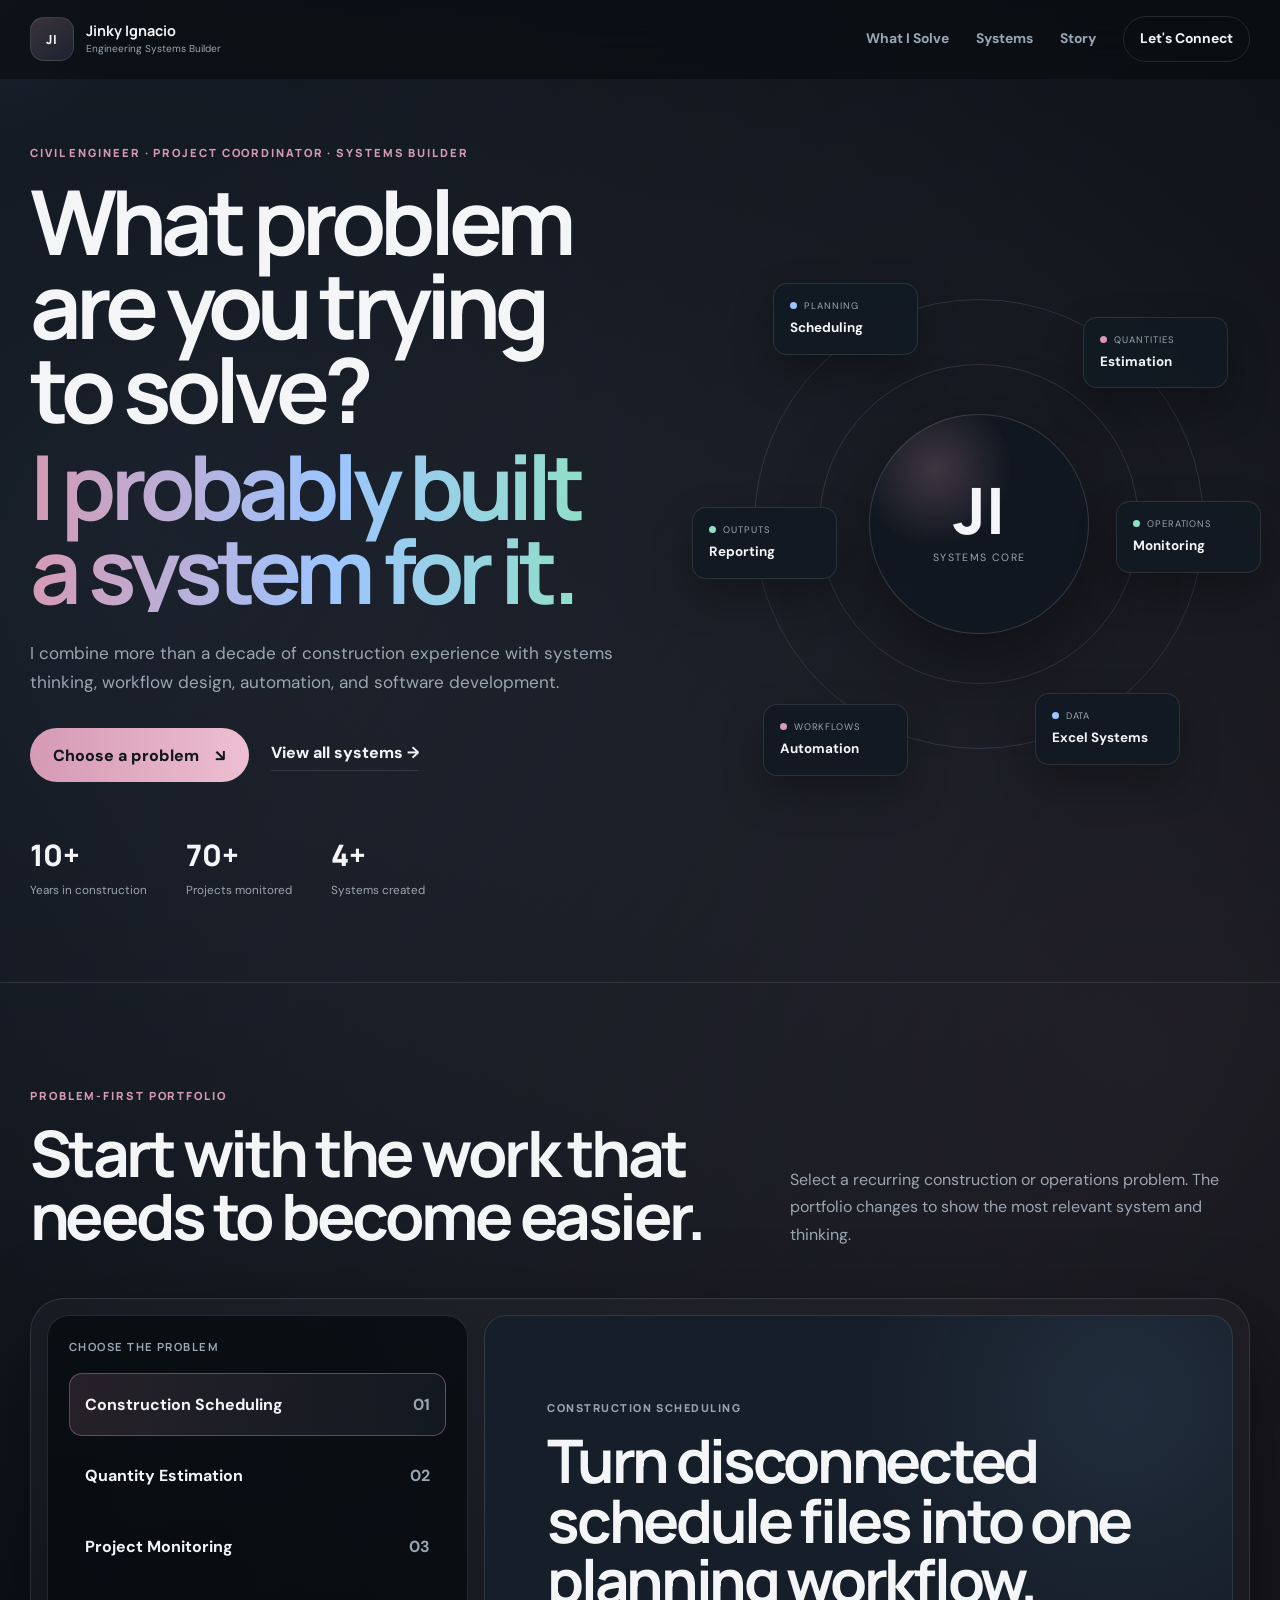
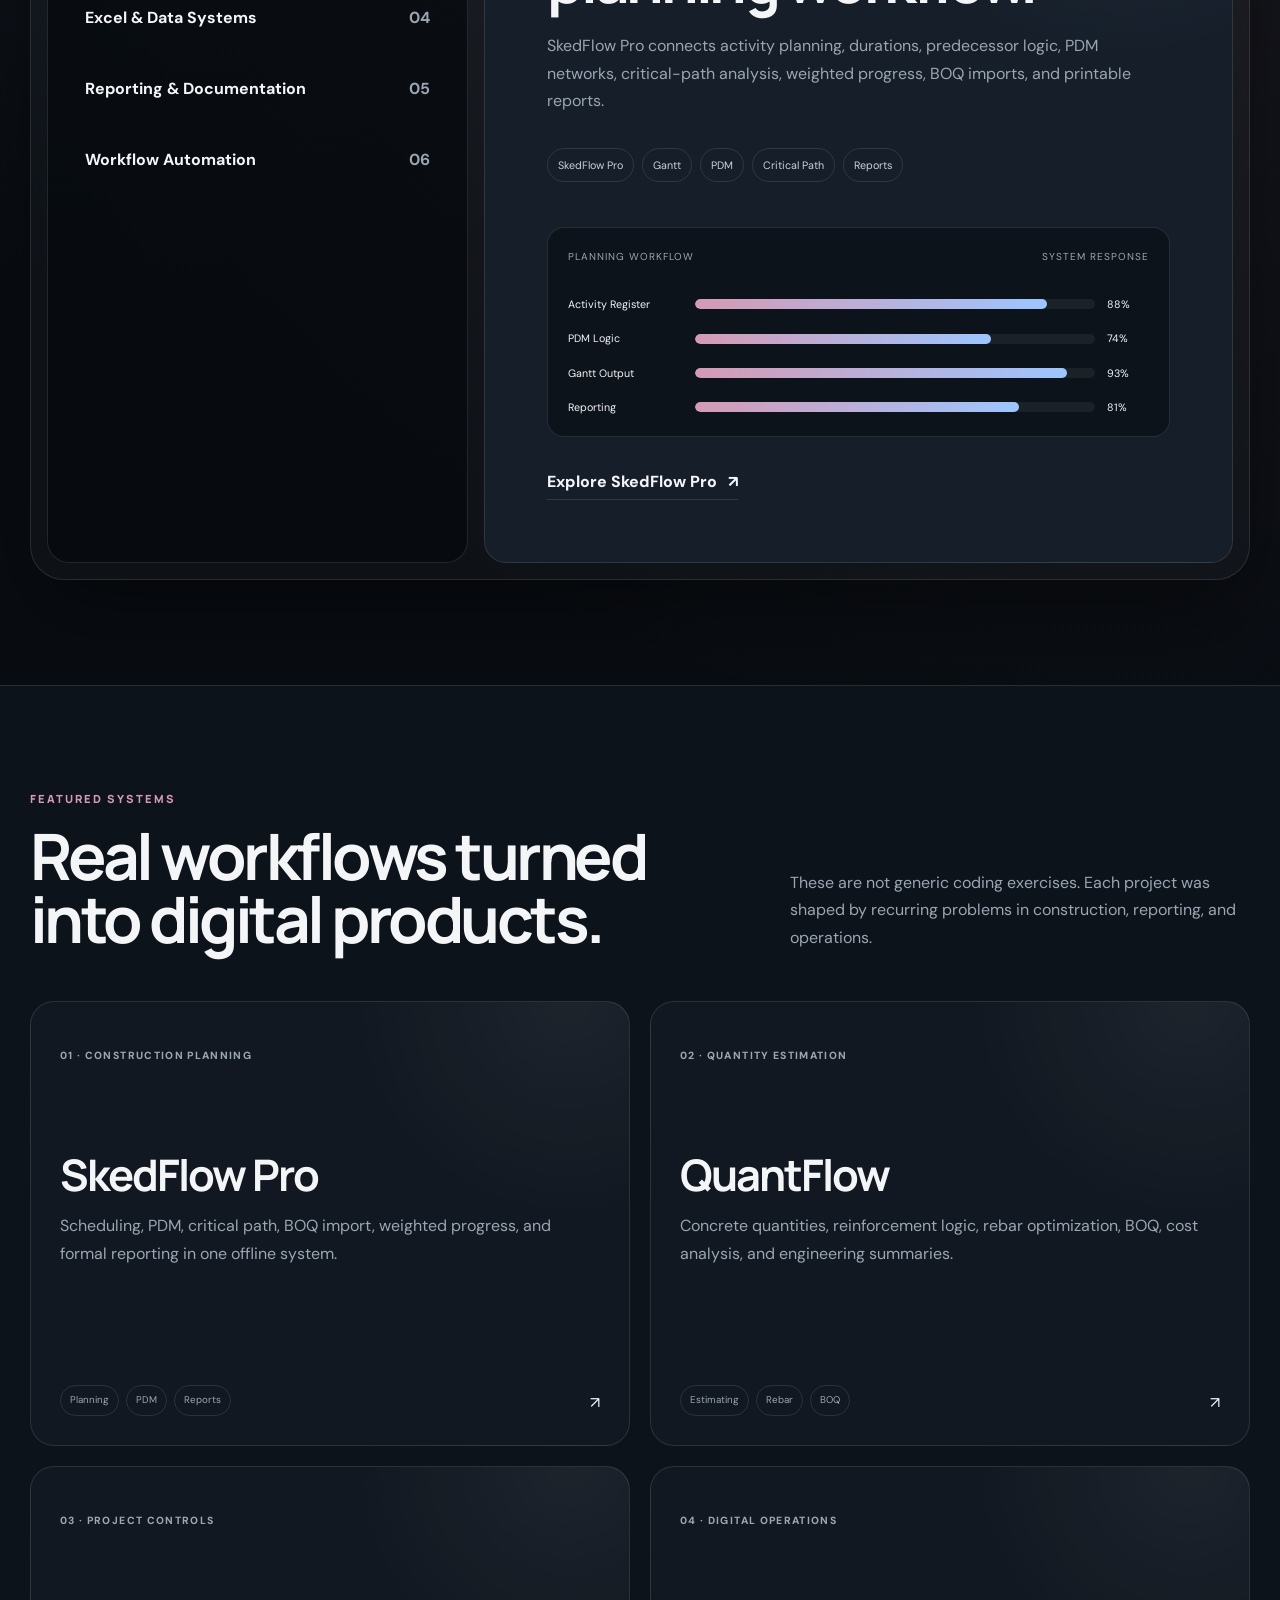
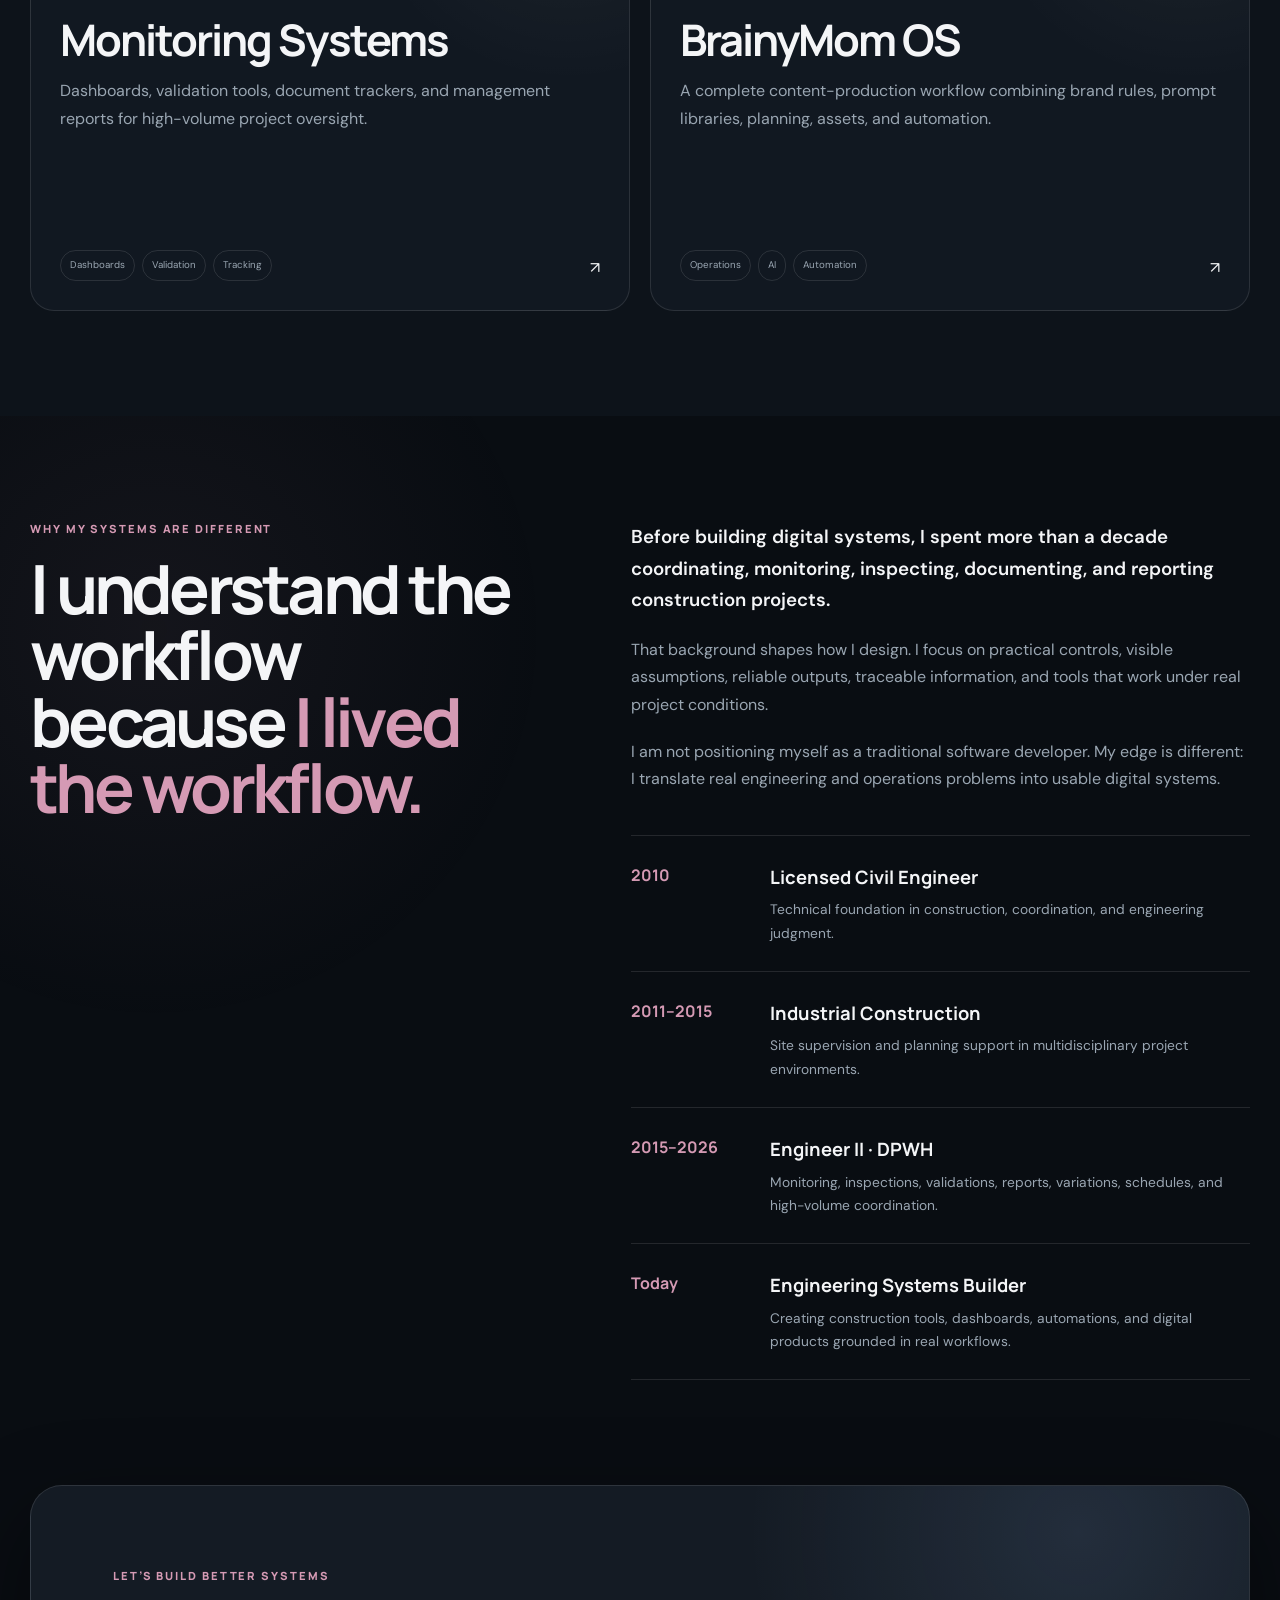
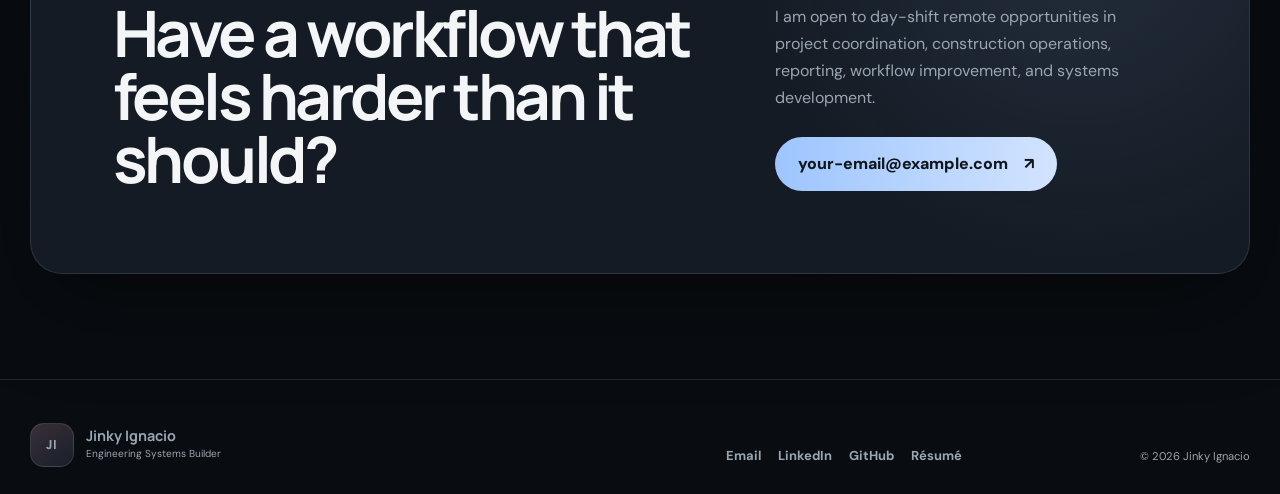
==== index.html @ a1fd2f8e "Add files via upload" ====
<!doctype html>
<html lang="en">
<head>
<meta charset="utf-8">
<meta name="viewport" content="width=device-width,initial-scale=1">
<meta name="description" content="Jinky Ignacio — Civil Engineer and Engineering Systems Builder.">
<title>Jinky Ignacio | Engineering Systems Builder</title>
<link rel="preconnect" href="https://fonts.googleapis.com">
<link rel="preconnect" href="https://fonts.gstatic.com" crossorigin>
<link href="https://fonts.googleapis.com/css2?family=DM+Sans:wght@400;500;600;700&family=Manrope:wght@600;700;800&display=swap" rel="stylesheet">
<style>
:root{
  --bg:#090d12;--panel:#111821;--panel2:#151e29;--text:#f4f5f7;--muted:#9aa6b2;
  --line:rgba(255,255,255,.11);--pink:#d59ab4;--blue:#9dc5ff;--green:#8ee3bf;
  --max:1220px;--r:28px;--shadow:0 32px 90px rgba(0,0,0,.45)
}
*{box-sizing:border-box;margin:0;padding:0}
html{scroll-behavior:smooth;scroll-padding-top:82px}
body{
  min-height:100vh;overflow-x:hidden;color:var(--text);font-family:"DM Sans",sans-serif;line-height:1.7;
  background:
    radial-gradient(circle at 10% 10%,rgba(157,197,255,.1),transparent 28%),
    radial-gradient(circle at 90% 20%,rgba(213,154,180,.1),transparent 30%),
    var(--bg)
}
a{color:inherit;text-decoration:none}button{font:inherit;color:inherit}
.container{width:min(calc(100% - 44px),var(--max));margin:auto}
header{
  position:fixed;inset:0 0 auto;z-index:50;background:rgba(9,13,18,.7);
  backdrop-filter:blur(18px);border-bottom:1px solid transparent;transition:.25s
}
header.scrolled{border-color:var(--line);background:rgba(9,13,18,.9)}
.nav{min-height:78px;display:flex;align-items:center;justify-content:space-between}
.brand{display:flex;align-items:center;gap:12px}
.mark{
  width:44px;height:44px;display:grid;place-items:center;border:1px solid var(--line);
  border-radius:14px;background:linear-gradient(145deg,rgba(213,154,180,.24),rgba(157,197,255,.1));
  font:800 .78rem "Manrope";letter-spacing:.08em
}
.brand strong,.brand small{display:block}.brand strong{font:700 .9rem "Manrope"}.brand small{color:var(--muted);font-size:.63rem}
nav{display:flex;gap:27px;align-items:center;color:var(--muted);font-size:.87rem;font-weight:700}
nav a:hover{color:var(--text)}.navcta{padding:10px 16px;border:1px solid var(--line);border-radius:999px;color:var(--text)}
.hero{min-height:100vh;padding:145px 0 80px;display:flex;align-items:center}
.hero-grid{display:grid;grid-template-columns:1.05fr .95fr;gap:80px;align-items:center}
.eyebrow{margin-bottom:19px;color:var(--pink);font:800 .7rem "Manrope";letter-spacing:.17em;text-transform:uppercase}
h1,h2,h3{font-family:"Manrope",sans-serif}
h1{font-size:clamp(3.7rem,7vw,7.2rem);line-height:.94;letter-spacing:-.065em}
h1 span{display:block;margin-top:12px;color:transparent;background:linear-gradient(90deg,var(--pink),var(--blue),var(--green));background-clip:text}
.hero-copy>p:not(.eyebrow){max-width:660px;margin-top:27px;color:var(--muted);font-size:1.07rem}
.actions{margin-top:31px;display:flex;gap:22px;align-items:center;flex-wrap:wrap}
.btn{min-height:54px;padding:0 23px;display:inline-flex;align-items:center;gap:16px;border-radius:999px;font-weight:800;transition:.2s}
.btn:hover{transform:translateY(-2px)}.primary{color:#11161d;background:linear-gradient(90deg,var(--pink),#edbed1)}
.textlink{padding-bottom:4px;border-bottom:1px solid var(--line);font-weight:800}
.proof{margin-top:52px;display:flex;gap:39px}.proof strong{display:block;font:800 1.85rem "Manrope"}.proof span{color:var(--muted);font-size:.73rem}
.map{position:relative;min-height:560px}
.ring{position:absolute;top:50%;left:50%;border:1px solid rgba(157,197,255,.15);border-radius:50%;transform:translate(-50%,-50%)}
.r1{width:450px;height:450px}.r2{width:320px;height:320px;border-color:rgba(213,154,180,.18)}
.core{
  position:absolute;top:50%;left:50%;width:220px;height:220px;display:grid;place-items:center;text-align:center;
  border:1px solid rgba(255,255,255,.14);border-radius:50%;
  background:radial-gradient(circle at 30% 25%,rgba(213,154,180,.23),transparent 34%),rgba(17,24,33,.9);
  box-shadow:var(--shadow);transform:translate(-50%,-50%)
}
.core b{display:block;font:800 4rem "Manrope";line-height:1}.core small{color:var(--muted);font-size:.66rem;letter-spacing:.13em;text-transform:uppercase}
.node{
  position:absolute;min-width:145px;padding:14px 16px;border:1px solid var(--line);border-radius:14px;
  background:rgba(18,26,35,.88);box-shadow:0 18px 40px rgba(0,0,0,.28);backdrop-filter:blur(16px)
}
.node small{display:block;color:var(--muted);font-size:.59rem;text-transform:uppercase;letter-spacing:.1em}.node strong{display:block;margin-top:3px;font-size:.84rem}
.n1{top:7%;left:12%}.n2{top:13%;right:4%}.n3{top:46%;right:-2%}.n4{bottom:7%;right:13%}.n5{bottom:5%;left:10%}.n6{top:47%;left:-3%}
.dot{width:7px;height:7px;display:inline-block;margin-right:7px;border-radius:50%}.b{background:var(--blue)}.p{background:var(--pink)}.g{background:var(--green)}
section{padding:105px 0}
.heading{margin-bottom:50px;display:grid;grid-template-columns:1.2fr .8fr;gap:70px;align-items:end}
.heading h2{font-size:clamp(2.8rem,5vw,5rem);line-height:.98;letter-spacing:-.055em}.heading>p{color:var(--muted)}
.problem{border-top:1px solid var(--line)}
.shell{
  padding:16px;display:grid;grid-template-columns:.72fr 1.28fr;gap:16px;border:1px solid var(--line);
  border-radius:34px;background:rgba(255,255,255,.025);box-shadow:var(--shadow)
}
.menu{padding:21px;border:1px solid var(--line);border-radius:22px;background:rgba(6,10,15,.72)}
.menu h3{margin-bottom:17px;color:var(--muted);font-size:.7rem;letter-spacing:.13em;text-transform:uppercase}
.choice{
  width:100%;min-height:63px;margin-bottom:8px;padding:0 15px;display:flex;align-items:center;justify-content:space-between;
  border:1px solid transparent;border-radius:13px;background:transparent;cursor:pointer;text-align:left;font-weight:700
}
.choice:hover{background:rgba(255,255,255,.035)}
.choice.active{border-color:rgba(213,154,180,.38);background:linear-gradient(90deg,rgba(213,154,180,.14),rgba(157,197,255,.06))}
.choice span:last-child{color:var(--muted)}
.solution{
  min-height:610px;padding:clamp(30px,5vw,62px);overflow:hidden;border:1px solid var(--line);border-radius:22px;
  background:radial-gradient(circle at 85% 10%,rgba(157,197,255,.09),transparent 26%),var(--panel2)
}
.kicker{color:var(--pink);font:800 .68rem "Manrope";letter-spacing:.14em;text-transform:uppercase}
.solution h3{max-width:760px;margin-top:15px;font-size:clamp(2.5rem,4.7vw,4.7rem);line-height:1;letter-spacing:-.055em}
.solution>p{max-width:720px;margin-top:22px;color:var(--muted)}
.tags{margin-top:34px;display:flex;gap:8px;flex-wrap:wrap}.tags span{padding:7px 10px;border:1px solid var(--line);border-radius:999px;color:#cbd2d9;font-size:.67rem}
.visual{margin-top:45px;padding:20px;border:1px solid var(--line);border-radius:17px;background:rgba(4,8,12,.5)}
.vtop{display:flex;justify-content:space-between;color:var(--muted);font-size:.63rem;letter-spacing:.1em;text-transform:uppercase}
.bars{margin-top:30px;display:grid;gap:16px}.row{display:grid;grid-template-columns:115px 1fr 42px;gap:12px;align-items:center;font-size:.67rem}
.track{height:10px;overflow:hidden;border-radius:99px;background:rgba(255,255,255,.06)}.track b{display:block;width:var(--w);height:100%;border-radius:inherit;background:linear-gradient(90deg,var(--pink),var(--blue));animation:grow .65s ease}
@keyframes grow{from{width:0}}
.explore{display:inline-flex;margin-top:31px;gap:11px;padding-bottom:4px;border-bottom:1px solid var(--line);font-weight:800}
.work{background:#0d131a;border-top:1px solid var(--line)}
.cards{display:grid;grid-template-columns:repeat(2,1fr);gap:20px}
.card{
  min-height:445px;padding:29px;display:flex;flex-direction:column;justify-content:space-between;border:1px solid var(--line);
  border-radius:24px;background:radial-gradient(circle at 90% 0,rgba(255,255,255,.05),transparent 31%),var(--panel);
  transition:.25s
}
.card:hover{transform:translateY(-6px);border-color:rgba(255,255,255,.24)}
.card .num{color:var(--muted);font-size:.65rem;letter-spacing:.13em;text-transform:uppercase;font-weight:800}
.card h3{margin-top:auto;font-size:clamp(2.2rem,3.4vw,3.4rem);line-height:1;letter-spacing:-.045em}.card p{margin-top:16px;color:var(--muted)}
.cardfoot{margin-top:30px;display:flex;justify-content:space-between;align-items:end;gap:16px}.mini{display:flex;gap:7px;flex-wrap:wrap}.mini span{padding:6px 9px;border:1px solid var(--line);border-radius:999px;color:var(--muted);font-size:.61rem}
.story{background:radial-gradient(circle at 12% 20%,rgba(213,154,180,.06),transparent 28%)}
.storygrid{display:grid;grid-template-columns:.9fr 1.1fr;gap:95px}
.story h2{font-size:clamp(3rem,5.3vw,5.3rem);line-height:.98;letter-spacing:-.055em}.story h2 span{color:var(--pink)}
.storycopy p{margin-bottom:20px;color:var(--muted)}.storycopy .lead{color:var(--text);font-size:1.17rem;font-weight:600}
.timeline{margin-top:43px;border-top:1px solid var(--line)}.time{display:grid;grid-template-columns:115px 1fr;gap:24px;padding:26px 0;border-bottom:1px solid var(--line)}
.time strong{color:var(--pink);font-family:"Manrope"}.time h3{font-size:1.15rem}.time p{margin:5px 0 0;font-size:.86rem}
.contact{padding-top:0}.contactbox{
  padding:clamp(40px,7vw,82px);display:grid;grid-template-columns:1.2fr .8fr;gap:75px;border:1px solid var(--line);
  border-radius:32px;background:radial-gradient(circle at 86% 12%,rgba(157,197,255,.11),transparent 30%),#141b24;box-shadow:var(--shadow)
}
.contactbox h2{font-size:clamp(3rem,5vw,5rem);line-height:.98;letter-spacing:-.055em}.contactside{align-self:end}.contactside p{color:var(--muted)}
.contactbtn{margin-top:25px;color:#10151c;background:linear-gradient(90deg,var(--blue),#d2e3ff)}
footer{padding:43px 0 27px;border-top:1px solid var(--line);color:var(--muted)}
.footer{display:grid;grid-template-columns:1.4fr .8fr auto;gap:38px;align-items:end}.links{display:flex;gap:17px;flex-wrap:wrap;font-size:.81rem;font-weight:700}.copy{font-size:.7rem;white-space:nowrap}
.reveal{opacity:0;transform:translateY(27px);transition:.75s cubic-bezier(.2,.7,.2,1);transition-delay:var(--d,0ms)}.reveal.visible{opacity:1;transform:none}
.glow{position:fixed;width:320px;height:320px;z-index:-1;pointer-events:none;border-radius:50%;background:radial-gradient(circle,rgba(157,197,255,.065),transparent 66%);transform:translate(-50%,-50%)}
@media(max-width:950px){
  .hero-grid,.heading,.shell,.storygrid,.contactbox{grid-template-columns:1fr}.map{margin-top:15px}
  .menu{display:grid;grid-template-columns:repeat(2,1fr);gap:7px}.menu h3{grid-column:1/-1}.choice{margin:0}
  .cards{grid-template-columns:1fr}.footer{grid-template-columns:1fr 1fr}.copy{grid-column:1/-1}
}
@media(max-width:680px){
  nav{display:none}.container{width:min(calc(100% - 28px),var(--max))}.hero{padding-top:120px;min-height:auto}
  h1{font-size:clamp(3.3rem,15vw,5rem)}.proof{justify-content:space-between;gap:14px}.proof strong{font-size:1.5rem}.proof span{font-size:.61rem}
  .map{min-height:465px}.r1{width:350px;height:350px}.r2{width:245px;height:245px}.core{width:160px;height:160px}.core b{font-size:2.8rem}
  .node{min-width:105px;padding:10px}.node small{display:none}.node strong{font-size:.68rem}
  .n1{left:0}.n2{right:0}.n3{right:-7%}.n4{right:0}.n5{left:0}.n6{left:-7%}
  section{padding:76px 0}.menu{grid-template-columns:1fr}.solution{min-height:auto;padding:23px}.row{grid-template-columns:76px 1fr 34px;gap:7px}
  .card{min-height:400px;padding:24px}.time{grid-template-columns:1fr;gap:6px}.contactbox{padding:30px 22px;gap:38px}
  .footer{grid-template-columns:1fr}.copy{grid-column:auto}
}
@media(prefers-reduced-motion:reduce){html{scroll-behavior:auto}*{animation:none!important}.reveal{opacity:1;transform:none;transition:none}}
</style>
</head>
<body>
<div class="glow" aria-hidden="true"></div>

<header>
  <div class="container nav">
    <a class="brand" href="#top">
      <span class="mark">JI</span>
      <span><strong>Jinky Ignacio</strong><small>Engineering Systems Builder</small></span>
    </a>
    <nav>
      <a href="#solve">What I Solve</a><a href="#work">Systems</a><a href="#story">Story</a>
      <a class="navcta" href="#contact">Let's Connect</a>
    </nav>
  </div>
</header>

<main id="top">
  <section class="hero">
    <div class="container hero-grid">
      <div class="hero-copy reveal">
        <p class="eyebrow">Civil Engineer · Project Coordinator · Systems Builder</p>
        <h1>What problem are you trying to solve?<span>I probably built a system for it.</span></h1>
        <p>I combine more than a decade of construction experience with systems thinking, workflow design, automation, and software development.</p>
        <div class="actions">
          <a class="btn primary" href="#solve">Choose a problem <span>↘</span></a>
          <a class="textlink" href="#work">View all systems <span>→</span></a>
        </div>
        <div class="proof">
          <div><strong>10+</strong><span>Years in construction</span></div>
          <div><strong>70+</strong><span>Projects monitored</span></div>
          <div><strong>4+</strong><span>Systems created</span></div>
        </div>
      </div>

      <div class="map reveal" style="--d:120ms">
        <div class="ring r1"></div><div class="ring r2"></div>
        <div class="core"><div><b>JI</b><small>Systems Core</small></div></div>
        <div class="node n1"><small><i class="dot b"></i>Planning</small><strong>Scheduling</strong></div>
        <div class="node n2"><small><i class="dot p"></i>Quantities</small><strong>Estimation</strong></div>
        <div class="node n3"><small><i class="dot g"></i>Operations</small><strong>Monitoring</strong></div>
        <div class="node n4"><small><i class="dot b"></i>Data</small><strong>Excel Systems</strong></div>
        <div class="node n5"><small><i class="dot p"></i>Workflows</small><strong>Automation</strong></div>
        <div class="node n6"><small><i class="dot g"></i>Outputs</small><strong>Reporting</strong></div>
      </div>
    </div>
  </section>

  <section class="problem" id="solve">
    <div class="container">
      <div class="heading reveal">
        <div><p class="eyebrow">Problem-First Portfolio</p><h2>Start with the work that needs to become easier.</h2></div>
        <p>Select a recurring construction or operations problem. The portfolio changes to show the most relevant system and thinking.</p>
      </div>

      <div class="shell reveal">
        <div class="menu">
          <h3>Choose the problem</h3>
          <button class="choice active" data-key="scheduling"><span>Construction Scheduling</span><span>01</span></button>
          <button class="choice" data-key="estimating"><span>Quantity Estimation</span><span>02</span></button>
          <button class="choice" data-key="monitoring"><span>Project Monitoring</span><span>03</span></button>
          <button class="choice" data-key="excel"><span>Excel & Data Systems</span><span>04</span></button>
          <button class="choice" data-key="reporting"><span>Reporting & Documentation</span><span>05</span></button>
          <button class="choice" data-key="automation"><span>Workflow Automation</span><span>06</span></button>
        </div>

        <div class="solution" id="solution">
          <p class="kicker" id="kicker">Construction Scheduling</p>
          <h3 id="title">Turn disconnected schedule files into one planning workflow.</h3>
          <p id="desc">SkedFlow Pro connects activity planning, durations, predecessor logic, PDM networks, critical-path analysis, weighted progress, BOQ imports, and printable reports.</p>
          <div class="tags" id="tags"><span>SkedFlow Pro</span><span>Gantt</span><span>PDM</span><span>Critical Path</span><span>Reports</span></div>
          <div class="visual">
            <div class="vtop"><span id="vlabel">Planning workflow</span><span>System response</span></div>
            <div class="bars" id="bars"></div>
          </div>
          <a class="explore" href="#work" id="explore">Explore SkedFlow Pro <span>↗</span></a>
        </div>
      </div>
    </div>
  </section>

  <section class="work" id="work">
    <div class="container">
      <div class="heading reveal">
        <div><p class="eyebrow">Featured Systems</p><h2>Real workflows turned into digital products.</h2></div>
        <p>These are not generic coding exercises. Each project was shaped by recurring problems in construction, reporting, and operations.</p>
      </div>

      <div class="cards">
        <a class="card reveal" href="#"><p class="num">01 · Construction Planning</p><div><h3>SkedFlow Pro</h3><p>Scheduling, PDM, critical path, BOQ import, weighted progress, and formal reporting in one offline system.</p></div><div class="cardfoot"><div class="mini"><span>Planning</span><span>PDM</span><span>Reports</span></div><span>↗</span></div></a>
        <a class="card reveal" style="--d:80ms" href="#"><p class="num">02 · Quantity Estimation</p><div><h3>QuantFlow</h3><p>Concrete quantities, reinforcement logic, rebar optimization, BOQ, cost analysis, and engineering summaries.</p></div><div class="cardfoot"><div class="mini"><span>Estimating</span><span>Rebar</span><span>BOQ</span></div><span>↗</span></div></a>
        <a class="card reveal" href="#"><p class="num">03 · Project Controls</p><div><h3>Monitoring Systems</h3><p>Dashboards, validation tools, document trackers, and management reports for high-volume project oversight.</p></div><div class="cardfoot"><div class="mini"><span>Dashboards</span><span>Validation</span><span>Tracking</span></div><span>↗</span></div></a>
        <a class="card reveal" style="--d:80ms" href="#"><p class="num">04 · Digital Operations</p><div><h3>BrainyMom OS</h3><p>A complete content-production workflow combining brand rules, prompt libraries, planning, assets, and automation.</p></div><div class="cardfoot"><div class="mini"><span>Operations</span><span>AI</span><span>Automation</span></div><span>↗</span></div></a>
      </div>
    </div>
  </section>

  <section class="story" id="story">
    <div class="container storygrid">
      <div class="reveal"><p class="eyebrow">Why My Systems Are Different</p><h2>I understand the workflow because <span>I lived the workflow.</span></h2></div>
      <div class="storycopy reveal" style="--d:100ms">
        <p class="lead">Before building digital systems, I spent more than a decade coordinating, monitoring, inspecting, documenting, and reporting construction projects.</p>
        <p>That background shapes how I design. I focus on practical controls, visible assumptions, reliable outputs, traceable information, and tools that work under real project conditions.</p>
        <p>I am not positioning myself as a traditional software developer. My edge is different: I translate real engineering and operations problems into usable digital systems.</p>
        <div class="timeline">
          <div class="time"><strong>2010</strong><div><h3>Licensed Civil Engineer</h3><p>Technical foundation in construction, coordination, and engineering judgment.</p></div></div>
          <div class="time"><strong>2011–2015</strong><div><h3>Industrial Construction</h3><p>Site supervision and planning support in multidisciplinary project environments.</p></div></div>
          <div class="time"><strong>2015–2026</strong><div><h3>Engineer II · DPWH</h3><p>Monitoring, inspections, validations, reports, variations, schedules, and high-volume coordination.</p></div></div>
          <div class="time"><strong>Today</strong><div><h3>Engineering Systems Builder</h3><p>Creating construction tools, dashboards, automations, and digital products grounded in real workflows.</p></div></div>
        </div>
      </div>
    </div>
  </section>

  <section class="contact" id="contact">
    <div class="container contactbox reveal">
      <div><p class="eyebrow">Let’s Build Better Systems</p><h2>Have a workflow that feels harder than it should?</h2></div>
      <div class="contactside"><p>I am open to day-shift remote opportunities in project coordination, construction operations, reporting, workflow improvement, and systems development.</p><a class="btn contactbtn" href="mailto:your-email@example.com">your-email@example.com <span>↗</span></a></div>
    </div>
  </section>
</main>

<footer>
  <div class="container footer">
    <a class="brand" href="#top"><span class="mark">JI</span><span><strong>Jinky Ignacio</strong><small>Engineering Systems Builder</small></span></a>
    <div class="links"><a href="mailto:your-email@example.com">Email</a><a href="#">LinkedIn</a><a href="https://github.com/brainymomofficial-tech" target="_blank" rel="noreferrer">GitHub</a><a href="#">Résumé</a></div>
    <p class="copy">© <span id="year"></span> Jinky Ignacio</p>
  </div>
</footer>

<script>
const data={
scheduling:{k:"Construction Scheduling",t:"Turn disconnected schedule files into one planning workflow.",d:"SkedFlow Pro connects activity planning, durations, predecessor logic, PDM networks, critical-path analysis, weighted progress, BOQ imports, and printable reports.",tags:["SkedFlow Pro","Gantt","PDM","Critical Path","Reports"],label:"Planning workflow",link:"Explore SkedFlow Pro",bars:[["Activity Register",88],["PDM Logic",74],["Gantt Output",93],["Reporting",81]]},
estimating:{k:"Quantity Estimation",t:"Transform detailed member inputs into traceable quantities.",d:"QuantFlow organizes concrete volumes, reinforcement definitions, stock lengths, cutting lists, optimization, engineering summaries, BOQ development, and cost analysis.",tags:["QuantFlow","Concrete","Rebar","Optimization","BOQ"],label:"Estimation workflow",link:"Explore QuantFlow",bars:[["Concrete",92],["Reinforcement",86],["Optimization",78],["BOQ Output",89]]},
monitoring:{k:"Project Monitoring",t:"Turn scattered updates into management visibility.",d:"Structured dashboards and validation tools organize planned versus actual progress, project status, documentation, issues, and high-priority management actions.",tags:["Dashboards","Progress","Validation","Portfolio View","Controls"],label:"Monitoring workflow",link:"Explore Monitoring Systems",bars:[["Progress Data",91],["Validation",84],["Document Status",76],["Management View",94]]},
excel:{k:"Excel & Data Systems",t:"Replace repetitive workbook work with controlled systems.",d:"I design structured Excel and Google Sheets tools with dashboards, formulas, dropdowns, validation, standardized inputs, clear outputs, and repeatable reporting workflows.",tags:["Excel","Google Sheets","Dashboards","Validation","Automation"],label:"Data-system workflow",link:"Explore Excel Systems",bars:[["Data Structure",88],["Controls",82],["Dashboards",90],["Repeatability",95]]},
reporting:{k:"Reporting & Documentation",t:"Make project reports easier to prepare, review, and defend.",d:"My reporting systems focus on traceable project data, consistent formats, validation controls, progress visibility, formal outputs, and documentation workflows that reduce repeated manual work.",tags:["Reports","Documentation","Validation","Progress","Traceability"],label:"Reporting workflow",link:"Explore Reporting Systems",bars:[["Data Capture",83],["Validation",90],["Formatting",87],["Traceability",92]]},
automation:{k:"Workflow Automation",t:"Turn recurring processes into repeatable operating systems.",d:"From content production to document workflows, I map tasks, rules, statuses, inputs, outputs, prompts, and handoffs so repeated work becomes easier to execute and improve.",tags:["Automation","AI","Prompt Systems","Workflows","Operations"],label:"Automation workflow",link:"Explore BrainyMom OS",bars:[["Task Mapping",86],["Rules & Prompts",91],["Asset Flow",77],["Automation",89]]}
};
const qs=s=>document.querySelector(s),qsa=s=>document.querySelectorAll(s);
function render(key){
 const x=data[key],box=qs("#solution");
 box.animate([{opacity:.35,transform:"translateY(8px)"},{opacity:1,transform:"none"}],{duration:300,easing:"ease-out"});
 qs("#kicker").textContent=x.k;qs("#title").textContent=x.t;qs("#desc").textContent=x.d;qs("#vlabel").textContent=x.label;qs("#explore").innerHTML=x.link+" <span>↗</span>";
 qs("#tags").innerHTML=x.tags.map(v=>`<span>${v}</span>`).join("");
 qs("#bars").innerHTML=x.bars.map(([n,v])=>`<div class="row"><span>${n}</span><div class="track"><b style="--w:${v}%"></b></div><span>${v}%</span></div>`).join("")
}
qsa(".choice").forEach(b=>b.onclick=()=>{qsa(".choice").forEach(x=>x.classList.remove("active"));b.classList.add("active");render(b.dataset.key)});
render("scheduling");
const header=qs("header");onscroll=()=>header.classList.toggle("scrolled",scrollY>18);onscroll();
const io=new IntersectionObserver(es=>es.forEach(e=>{if(e.isIntersecting){e.target.classList.add("visible");io.unobserve(e.target)}}),{threshold:.12});qsa(".reveal").forEach(x=>io.observe(x));
const glow=qs(".glow");addEventListener("pointermove",e=>{glow.style.left=e.clientX+"px";glow.style.top=e.clientY+"px"});
qs("#year").textContent=new Date().getFullYear();
</script>
</body>
</html>
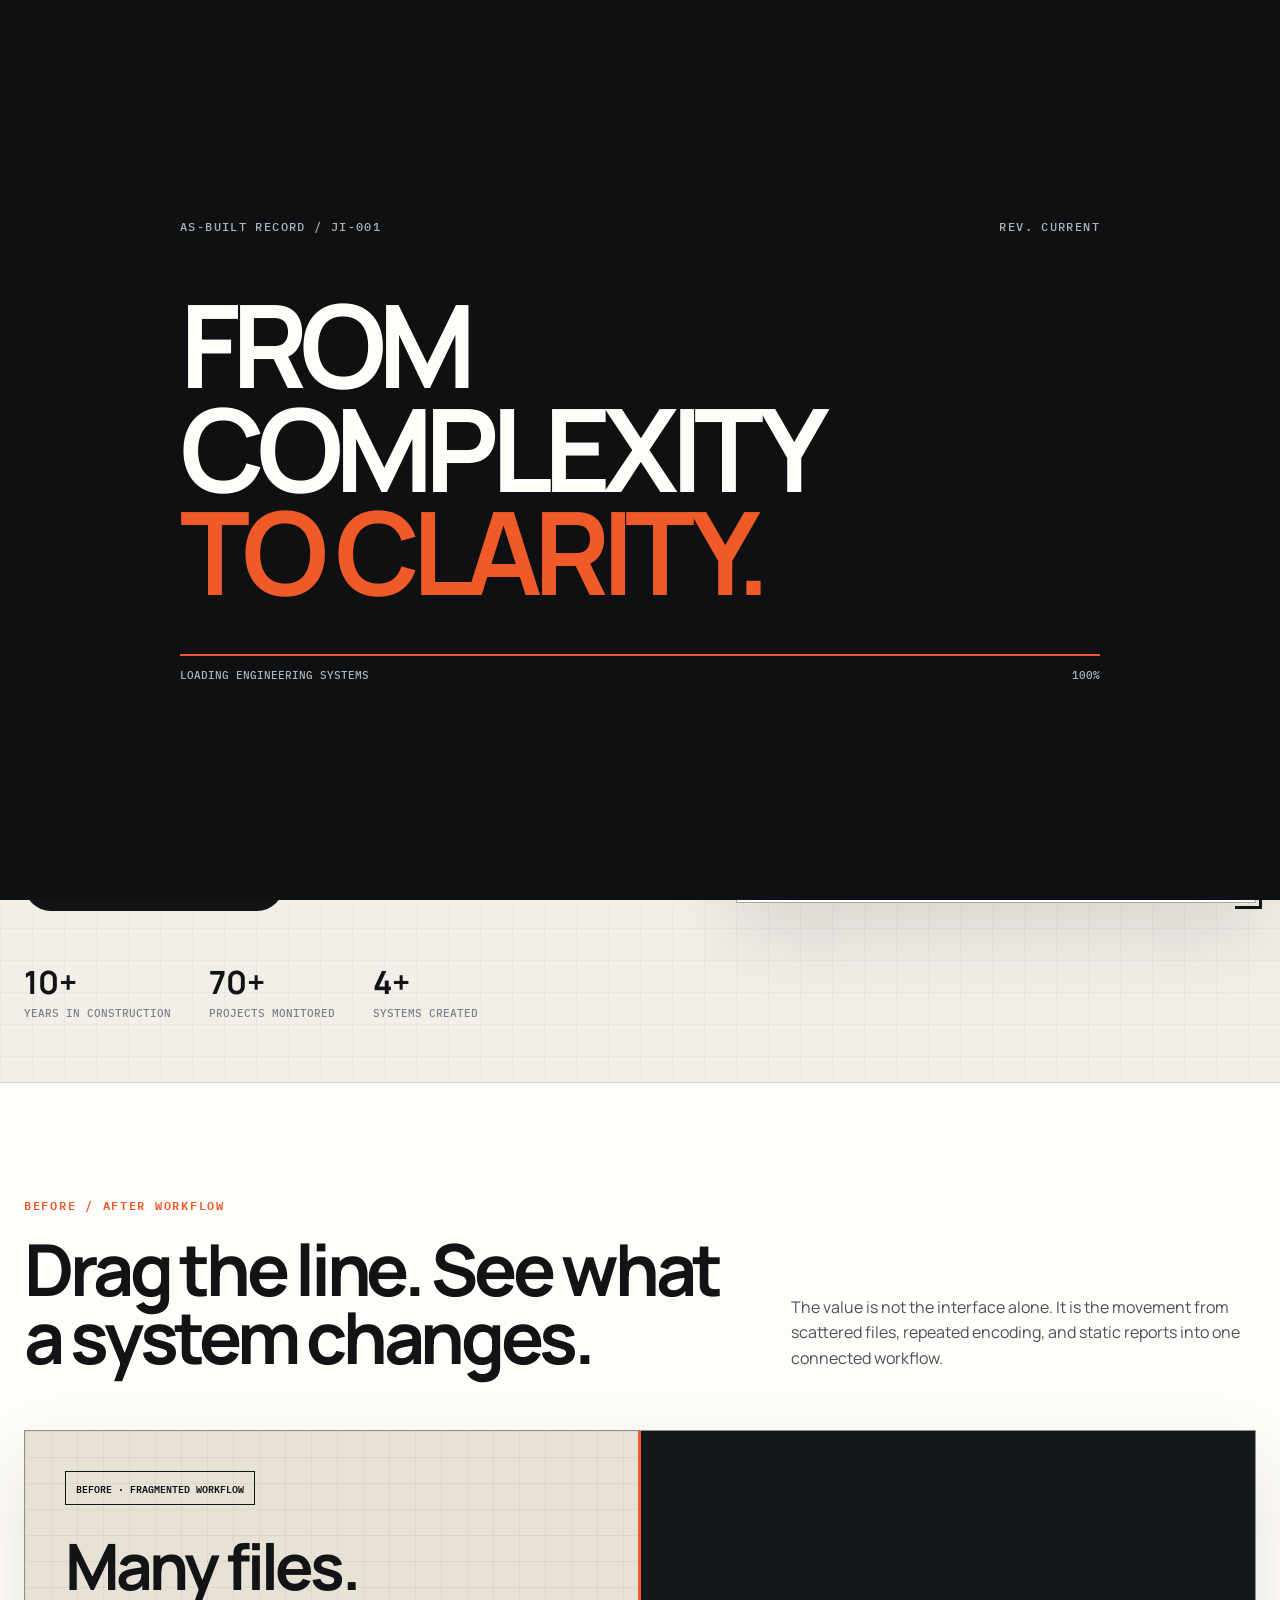
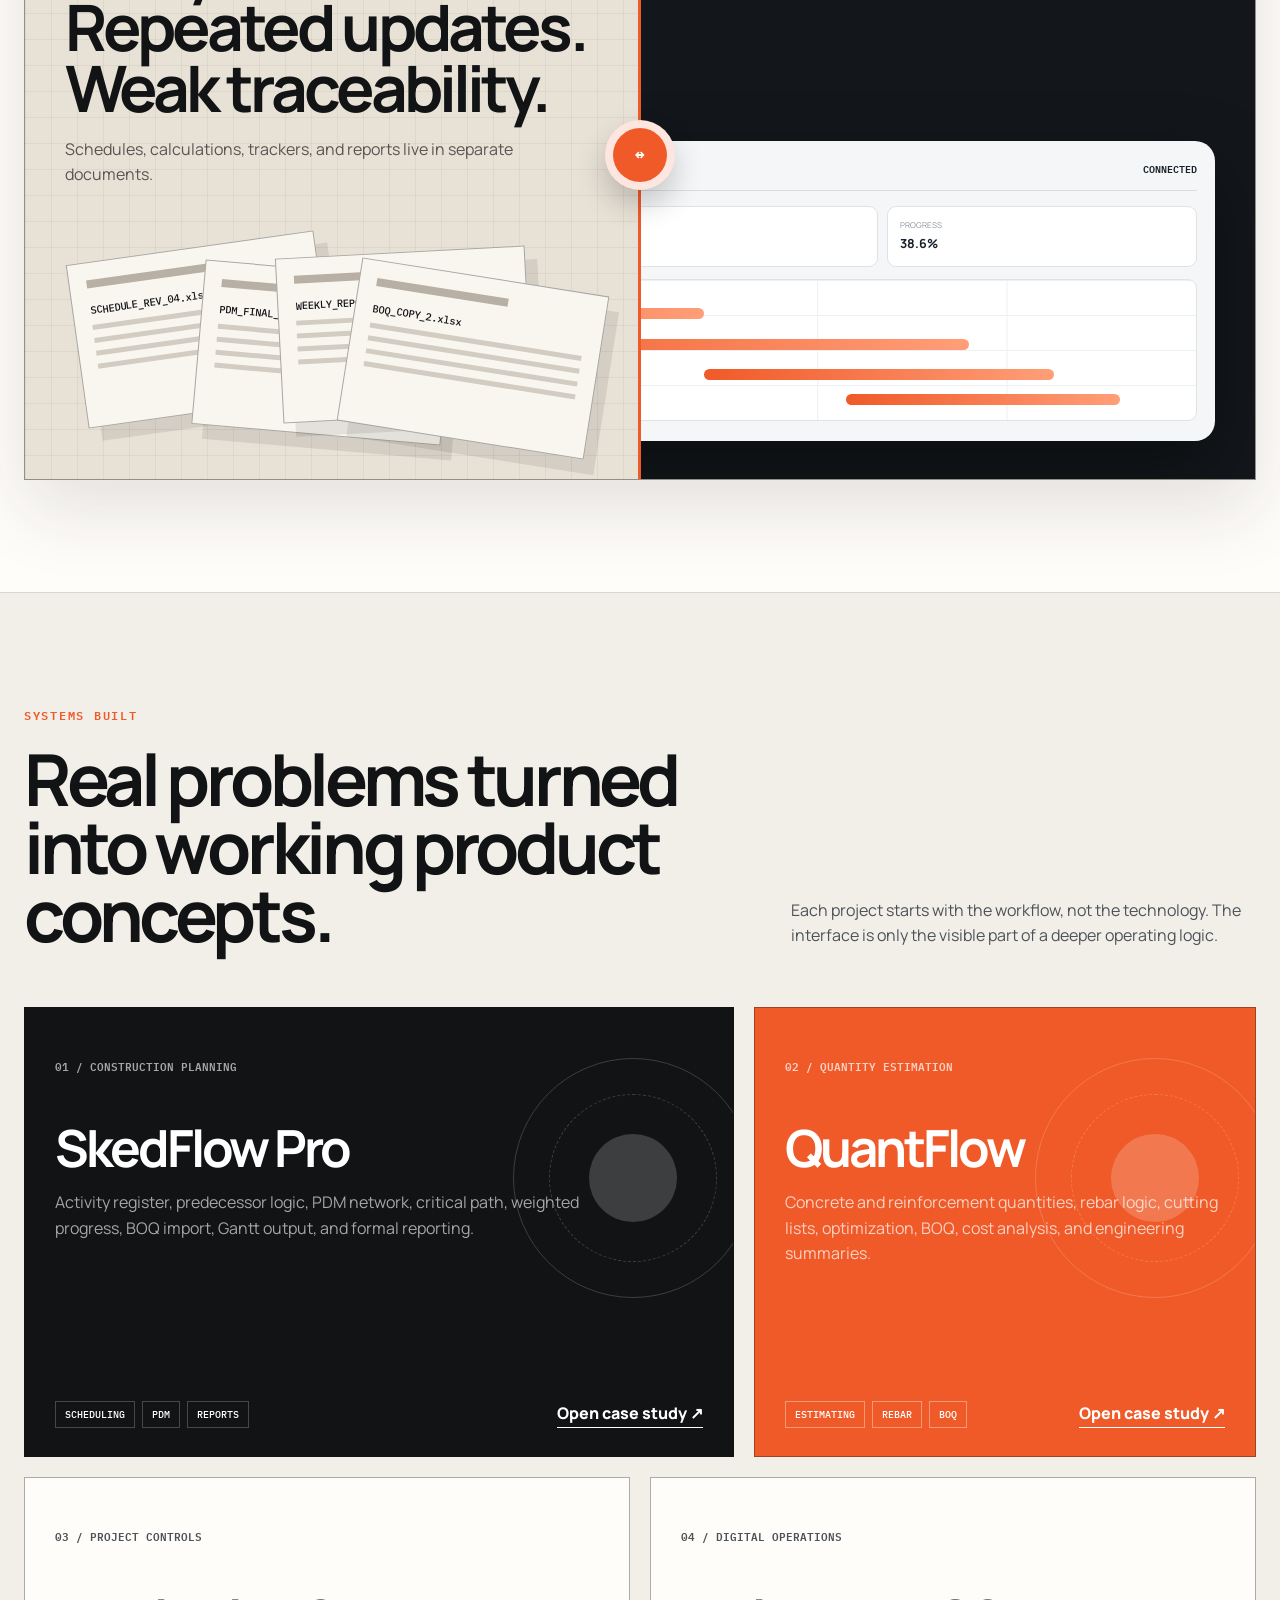
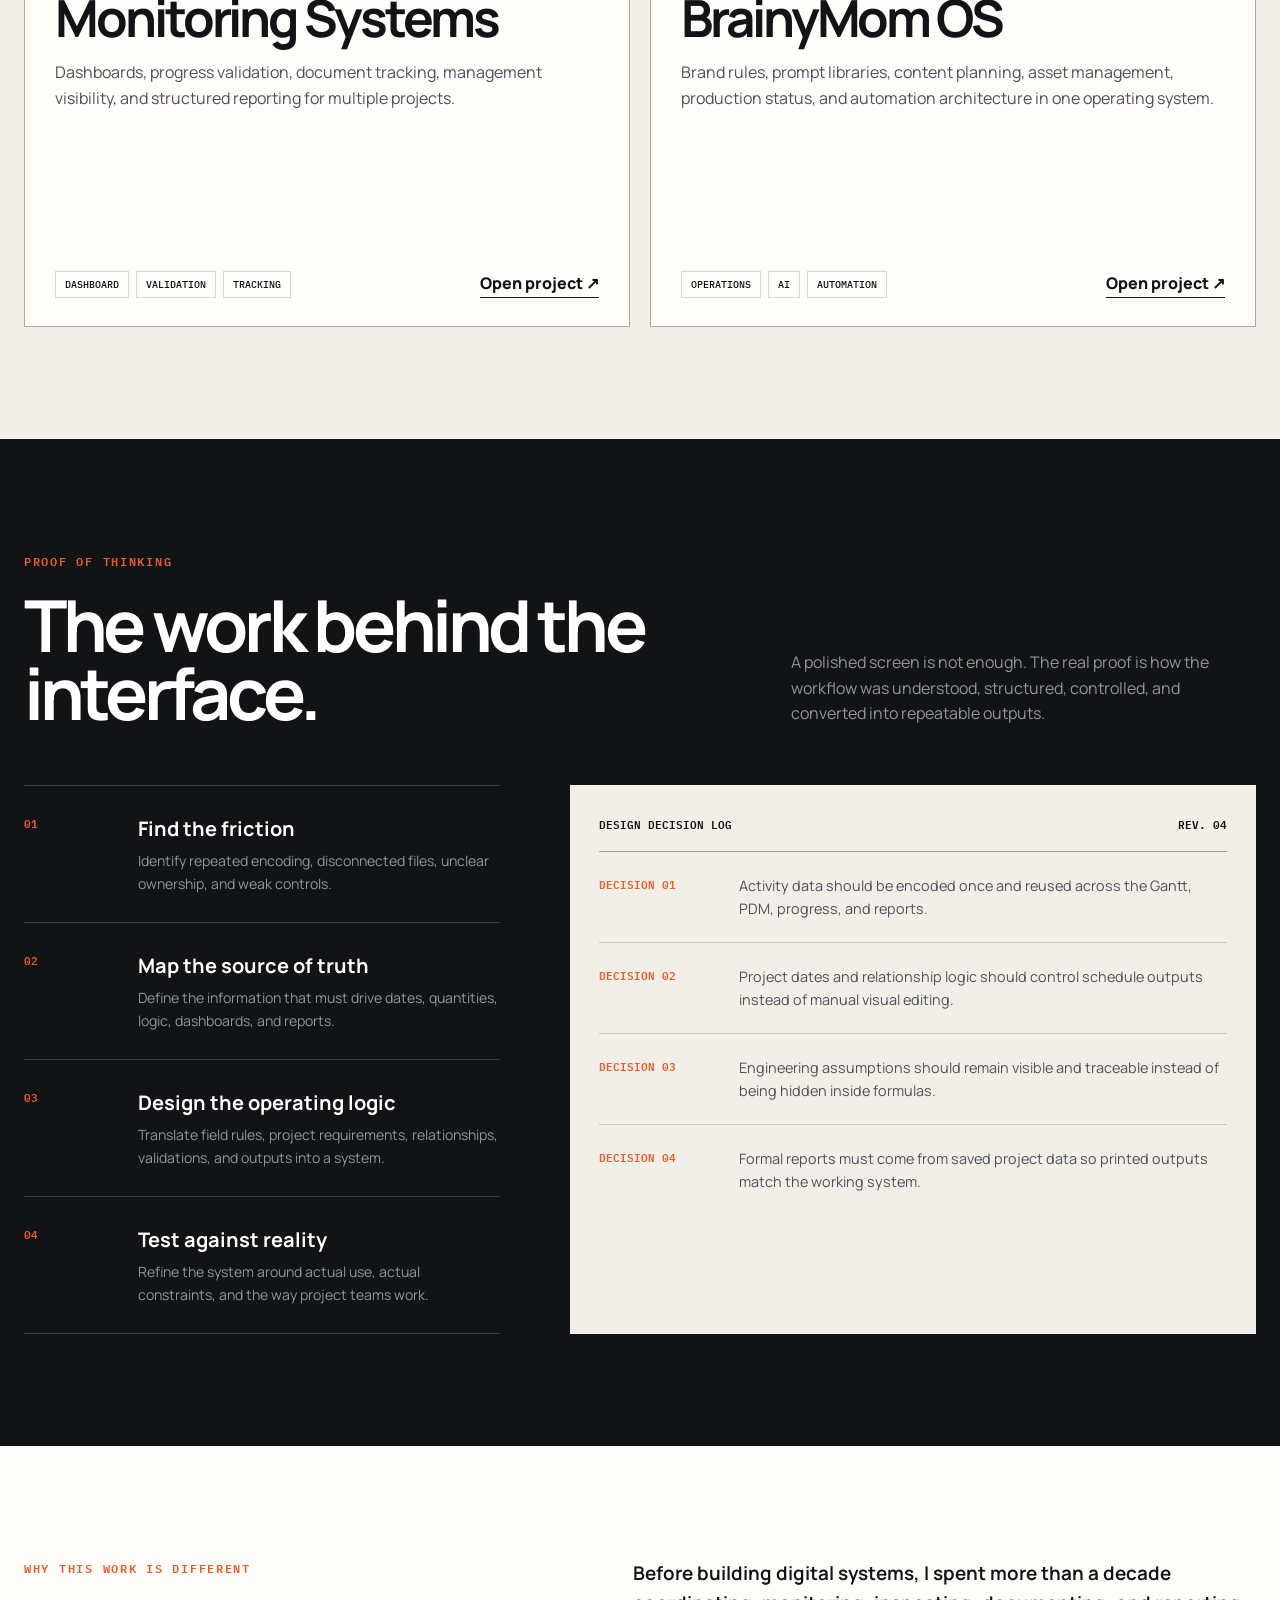
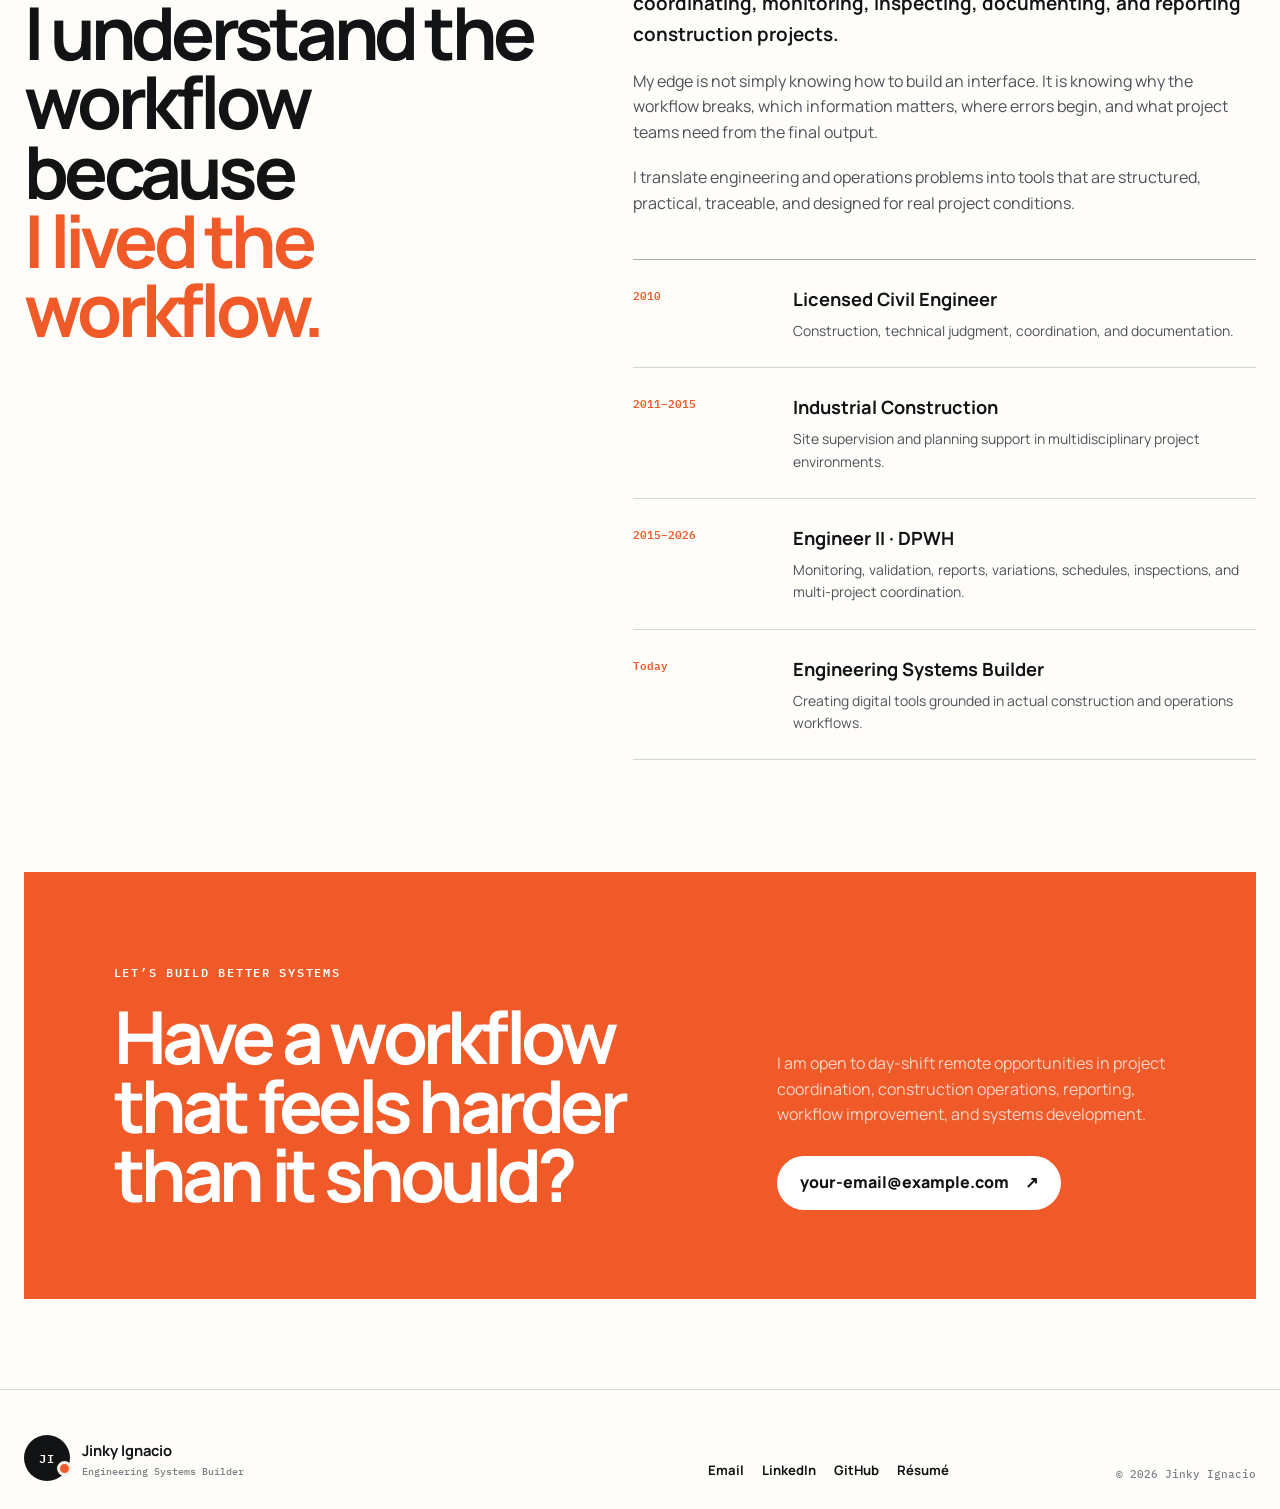
==== commit d5c35288: "Add files via upload" ====
--- a/index.html
+++ b/index.html
@@ -1,302 +1,201 @@
-<!doctype html>
+<!DOCTYPE html>
 <html lang="en">
 <head>
-<meta charset="utf-8">
-<meta name="viewport" content="width=device-width,initial-scale=1">
-<meta name="description" content="Jinky Ignacio — Civil Engineer and Engineering Systems Builder.">
-<title>Jinky Ignacio | Engineering Systems Builder</title>
-<link rel="preconnect" href="https://fonts.googleapis.com">
-<link rel="preconnect" href="https://fonts.gstatic.com" crossorigin>
-<link href="https://fonts.googleapis.com/css2?family=DM+Sans:wght@400;500;600;700&family=Manrope:wght@600;700;800&display=swap" rel="stylesheet">
-<style>
-:root{
-  --bg:#090d12;--panel:#111821;--panel2:#151e29;--text:#f4f5f7;--muted:#9aa6b2;
-  --line:rgba(255,255,255,.11);--pink:#d59ab4;--blue:#9dc5ff;--green:#8ee3bf;
-  --max:1220px;--r:28px;--shadow:0 32px 90px rgba(0,0,0,.45)
-}
-*{box-sizing:border-box;margin:0;padding:0}
-html{scroll-behavior:smooth;scroll-padding-top:82px}
-body{
-  min-height:100vh;overflow-x:hidden;color:var(--text);font-family:"DM Sans",sans-serif;line-height:1.7;
-  background:
-    radial-gradient(circle at 10% 10%,rgba(157,197,255,.1),transparent 28%),
-    radial-gradient(circle at 90% 20%,rgba(213,154,180,.1),transparent 30%),
-    var(--bg)
-}
-a{color:inherit;text-decoration:none}button{font:inherit;color:inherit}
-.container{width:min(calc(100% - 44px),var(--max));margin:auto}
-header{
-  position:fixed;inset:0 0 auto;z-index:50;background:rgba(9,13,18,.7);
-  backdrop-filter:blur(18px);border-bottom:1px solid transparent;transition:.25s
-}
-header.scrolled{border-color:var(--line);background:rgba(9,13,18,.9)}
-.nav{min-height:78px;display:flex;align-items:center;justify-content:space-between}
-.brand{display:flex;align-items:center;gap:12px}
-.mark{
-  width:44px;height:44px;display:grid;place-items:center;border:1px solid var(--line);
-  border-radius:14px;background:linear-gradient(145deg,rgba(213,154,180,.24),rgba(157,197,255,.1));
-  font:800 .78rem "Manrope";letter-spacing:.08em
-}
-.brand strong,.brand small{display:block}.brand strong{font:700 .9rem "Manrope"}.brand small{color:var(--muted);font-size:.63rem}
-nav{display:flex;gap:27px;align-items:center;color:var(--muted);font-size:.87rem;font-weight:700}
-nav a:hover{color:var(--text)}.navcta{padding:10px 16px;border:1px solid var(--line);border-radius:999px;color:var(--text)}
-.hero{min-height:100vh;padding:145px 0 80px;display:flex;align-items:center}
-.hero-grid{display:grid;grid-template-columns:1.05fr .95fr;gap:80px;align-items:center}
-.eyebrow{margin-bottom:19px;color:var(--pink);font:800 .7rem "Manrope";letter-spacing:.17em;text-transform:uppercase}
-h1,h2,h3{font-family:"Manrope",sans-serif}
-h1{font-size:clamp(3.7rem,7vw,7.2rem);line-height:.94;letter-spacing:-.065em}
-h1 span{display:block;margin-top:12px;color:transparent;background:linear-gradient(90deg,var(--pink),var(--blue),var(--green));background-clip:text}
-.hero-copy>p:not(.eyebrow){max-width:660px;margin-top:27px;color:var(--muted);font-size:1.07rem}
-.actions{margin-top:31px;display:flex;gap:22px;align-items:center;flex-wrap:wrap}
-.btn{min-height:54px;padding:0 23px;display:inline-flex;align-items:center;gap:16px;border-radius:999px;font-weight:800;transition:.2s}
-.btn:hover{transform:translateY(-2px)}.primary{color:#11161d;background:linear-gradient(90deg,var(--pink),#edbed1)}
-.textlink{padding-bottom:4px;border-bottom:1px solid var(--line);font-weight:800}
-.proof{margin-top:52px;display:flex;gap:39px}.proof strong{display:block;font:800 1.85rem "Manrope"}.proof span{color:var(--muted);font-size:.73rem}
-.map{position:relative;min-height:560px}
-.ring{position:absolute;top:50%;left:50%;border:1px solid rgba(157,197,255,.15);border-radius:50%;transform:translate(-50%,-50%)}
-.r1{width:450px;height:450px}.r2{width:320px;height:320px;border-color:rgba(213,154,180,.18)}
-.core{
-  position:absolute;top:50%;left:50%;width:220px;height:220px;display:grid;place-items:center;text-align:center;
-  border:1px solid rgba(255,255,255,.14);border-radius:50%;
-  background:radial-gradient(circle at 30% 25%,rgba(213,154,180,.23),transparent 34%),rgba(17,24,33,.9);
-  box-shadow:var(--shadow);transform:translate(-50%,-50%)
-}
-.core b{display:block;font:800 4rem "Manrope";line-height:1}.core small{color:var(--muted);font-size:.66rem;letter-spacing:.13em;text-transform:uppercase}
-.node{
-  position:absolute;min-width:145px;padding:14px 16px;border:1px solid var(--line);border-radius:14px;
-  background:rgba(18,26,35,.88);box-shadow:0 18px 40px rgba(0,0,0,.28);backdrop-filter:blur(16px)
-}
-.node small{display:block;color:var(--muted);font-size:.59rem;text-transform:uppercase;letter-spacing:.1em}.node strong{display:block;margin-top:3px;font-size:.84rem}
-.n1{top:7%;left:12%}.n2{top:13%;right:4%}.n3{top:46%;right:-2%}.n4{bottom:7%;right:13%}.n5{bottom:5%;left:10%}.n6{top:47%;left:-3%}
-.dot{width:7px;height:7px;display:inline-block;margin-right:7px;border-radius:50%}.b{background:var(--blue)}.p{background:var(--pink)}.g{background:var(--green)}
-section{padding:105px 0}
-.heading{margin-bottom:50px;display:grid;grid-template-columns:1.2fr .8fr;gap:70px;align-items:end}
-.heading h2{font-size:clamp(2.8rem,5vw,5rem);line-height:.98;letter-spacing:-.055em}.heading>p{color:var(--muted)}
-.problem{border-top:1px solid var(--line)}
-.shell{
-  padding:16px;display:grid;grid-template-columns:.72fr 1.28fr;gap:16px;border:1px solid var(--line);
-  border-radius:34px;background:rgba(255,255,255,.025);box-shadow:var(--shadow)
-}
-.menu{padding:21px;border:1px solid var(--line);border-radius:22px;background:rgba(6,10,15,.72)}
-.menu h3{margin-bottom:17px;color:var(--muted);font-size:.7rem;letter-spacing:.13em;text-transform:uppercase}
-.choice{
-  width:100%;min-height:63px;margin-bottom:8px;padding:0 15px;display:flex;align-items:center;justify-content:space-between;
-  border:1px solid transparent;border-radius:13px;background:transparent;cursor:pointer;text-align:left;font-weight:700
-}
-.choice:hover{background:rgba(255,255,255,.035)}
-.choice.active{border-color:rgba(213,154,180,.38);background:linear-gradient(90deg,rgba(213,154,180,.14),rgba(157,197,255,.06))}
-.choice span:last-child{color:var(--muted)}
-.solution{
-  min-height:610px;padding:clamp(30px,5vw,62px);overflow:hidden;border:1px solid var(--line);border-radius:22px;
-  background:radial-gradient(circle at 85% 10%,rgba(157,197,255,.09),transparent 26%),var(--panel2)
-}
-.kicker{color:var(--pink);font:800 .68rem "Manrope";letter-spacing:.14em;text-transform:uppercase}
-.solution h3{max-width:760px;margin-top:15px;font-size:clamp(2.5rem,4.7vw,4.7rem);line-height:1;letter-spacing:-.055em}
-.solution>p{max-width:720px;margin-top:22px;color:var(--muted)}
-.tags{margin-top:34px;display:flex;gap:8px;flex-wrap:wrap}.tags span{padding:7px 10px;border:1px solid var(--line);border-radius:999px;color:#cbd2d9;font-size:.67rem}
-.visual{margin-top:45px;padding:20px;border:1px solid var(--line);border-radius:17px;background:rgba(4,8,12,.5)}
-.vtop{display:flex;justify-content:space-between;color:var(--muted);font-size:.63rem;letter-spacing:.1em;text-transform:uppercase}
-.bars{margin-top:30px;display:grid;gap:16px}.row{display:grid;grid-template-columns:115px 1fr 42px;gap:12px;align-items:center;font-size:.67rem}
-.track{height:10px;overflow:hidden;border-radius:99px;background:rgba(255,255,255,.06)}.track b{display:block;width:var(--w);height:100%;border-radius:inherit;background:linear-gradient(90deg,var(--pink),var(--blue));animation:grow .65s ease}
-@keyframes grow{from{width:0}}
-.explore{display:inline-flex;margin-top:31px;gap:11px;padding-bottom:4px;border-bottom:1px solid var(--line);font-weight:800}
-.work{background:#0d131a;border-top:1px solid var(--line)}
-.cards{display:grid;grid-template-columns:repeat(2,1fr);gap:20px}
-.card{
-  min-height:445px;padding:29px;display:flex;flex-direction:column;justify-content:space-between;border:1px solid var(--line);
-  border-radius:24px;background:radial-gradient(circle at 90% 0,rgba(255,255,255,.05),transparent 31%),var(--panel);
-  transition:.25s
-}
-.card:hover{transform:translateY(-6px);border-color:rgba(255,255,255,.24)}
-.card .num{color:var(--muted);font-size:.65rem;letter-spacing:.13em;text-transform:uppercase;font-weight:800}
-.card h3{margin-top:auto;font-size:clamp(2.2rem,3.4vw,3.4rem);line-height:1;letter-spacing:-.045em}.card p{margin-top:16px;color:var(--muted)}
-.cardfoot{margin-top:30px;display:flex;justify-content:space-between;align-items:end;gap:16px}.mini{display:flex;gap:7px;flex-wrap:wrap}.mini span{padding:6px 9px;border:1px solid var(--line);border-radius:999px;color:var(--muted);font-size:.61rem}
-.story{background:radial-gradient(circle at 12% 20%,rgba(213,154,180,.06),transparent 28%)}
-.storygrid{display:grid;grid-template-columns:.9fr 1.1fr;gap:95px}
-.story h2{font-size:clamp(3rem,5.3vw,5.3rem);line-height:.98;letter-spacing:-.055em}.story h2 span{color:var(--pink)}
-.storycopy p{margin-bottom:20px;color:var(--muted)}.storycopy .lead{color:var(--text);font-size:1.17rem;font-weight:600}
-.timeline{margin-top:43px;border-top:1px solid var(--line)}.time{display:grid;grid-template-columns:115px 1fr;gap:24px;padding:26px 0;border-bottom:1px solid var(--line)}
-.time strong{color:var(--pink);font-family:"Manrope"}.time h3{font-size:1.15rem}.time p{margin:5px 0 0;font-size:.86rem}
-.contact{padding-top:0}.contactbox{
-  padding:clamp(40px,7vw,82px);display:grid;grid-template-columns:1.2fr .8fr;gap:75px;border:1px solid var(--line);
-  border-radius:32px;background:radial-gradient(circle at 86% 12%,rgba(157,197,255,.11),transparent 30%),#141b24;box-shadow:var(--shadow)
-}
-.contactbox h2{font-size:clamp(3rem,5vw,5rem);line-height:.98;letter-spacing:-.055em}.contactside{align-self:end}.contactside p{color:var(--muted)}
-.contactbtn{margin-top:25px;color:#10151c;background:linear-gradient(90deg,var(--blue),#d2e3ff)}
-footer{padding:43px 0 27px;border-top:1px solid var(--line);color:var(--muted)}
-.footer{display:grid;grid-template-columns:1.4fr .8fr auto;gap:38px;align-items:end}.links{display:flex;gap:17px;flex-wrap:wrap;font-size:.81rem;font-weight:700}.copy{font-size:.7rem;white-space:nowrap}
-.reveal{opacity:0;transform:translateY(27px);transition:.75s cubic-bezier(.2,.7,.2,1);transition-delay:var(--d,0ms)}.reveal.visible{opacity:1;transform:none}
-.glow{position:fixed;width:320px;height:320px;z-index:-1;pointer-events:none;border-radius:50%;background:radial-gradient(circle,rgba(157,197,255,.065),transparent 66%);transform:translate(-50%,-50%)}
-@media(max-width:950px){
-  .hero-grid,.heading,.shell,.storygrid,.contactbox{grid-template-columns:1fr}.map{margin-top:15px}
-  .menu{display:grid;grid-template-columns:repeat(2,1fr);gap:7px}.menu h3{grid-column:1/-1}.choice{margin:0}
-  .cards{grid-template-columns:1fr}.footer{grid-template-columns:1fr 1fr}.copy{grid-column:1/-1}
-}
-@media(max-width:680px){
-  nav{display:none}.container{width:min(calc(100% - 28px),var(--max))}.hero{padding-top:120px;min-height:auto}
-  h1{font-size:clamp(3.3rem,15vw,5rem)}.proof{justify-content:space-between;gap:14px}.proof strong{font-size:1.5rem}.proof span{font-size:.61rem}
-  .map{min-height:465px}.r1{width:350px;height:350px}.r2{width:245px;height:245px}.core{width:160px;height:160px}.core b{font-size:2.8rem}
-  .node{min-width:105px;padding:10px}.node small{display:none}.node strong{font-size:.68rem}
-  .n1{left:0}.n2{right:0}.n3{right:-7%}.n4{right:0}.n5{left:0}.n6{left:-7%}
-  section{padding:76px 0}.menu{grid-template-columns:1fr}.solution{min-height:auto;padding:23px}.row{grid-template-columns:76px 1fr 34px;gap:7px}
-  .card{min-height:400px;padding:24px}.time{grid-template-columns:1fr;gap:6px}.contactbox{padding:30px 22px;gap:38px}
-  .footer{grid-template-columns:1fr}.copy{grid-column:auto}
-}
-@media(prefers-reduced-motion:reduce){html{scroll-behavior:auto}*{animation:none!important}.reveal{opacity:1;transform:none;transition:none}}
-</style>
+  <meta charset="UTF-8" />
+  <meta name="viewport" content="width=device-width, initial-scale=1.0" />
+  <meta name="description" content="Jinky Ignacio — Civil Engineer, Project Coordinator, and Engineering Systems Builder." />
+  <meta name="theme-color" content="#f2efe9" />
+  <title>Jinky Ignacio — As-Built Portfolio</title>
+  <link rel="preconnect" href="https://fonts.googleapis.com">
+  <link rel="preconnect" href="https://fonts.gstatic.com" crossorigin>
+  <link href="https://fonts.googleapis.com/css2?family=IBM+Plex+Mono:wght@400;500;600&family=Manrope:wght@400;500;600;700;800&display=swap" rel="stylesheet">
+  <style>
+    :root{--paper:#f2efe9;--paper2:#e9e5de;--ink:#111315;--ink2:#4c5258;--muted:#7a8086;--line:rgba(17,19,21,.17);--line2:rgba(17,19,21,.35);--orange:#f05a28;--white:#fffdfa;--shadow:0 30px 70px rgba(35,28,22,.12);--max:1320px}
+    *{box-sizing:border-box;margin:0;padding:0}html{scroll-behavior:smooth;scroll-padding-top:90px}
+    body{overflow-x:hidden;color:var(--ink);background:linear-gradient(rgba(17,19,21,.035) 1px,transparent 1px),linear-gradient(90deg,rgba(17,19,21,.035) 1px,transparent 1px),var(--paper);background-size:32px 32px;font-family:"Manrope",sans-serif;line-height:1.6}
+    body.locked{overflow:hidden}a{color:inherit;text-decoration:none}button{font:inherit}.container{width:min(calc(100% - 48px),var(--max));margin:auto}.mono{font-family:"IBM Plex Mono",monospace}
+    .intro{position:fixed;inset:0;z-index:9999;display:grid;place-items:center;padding:24px;color:var(--white);background:#0e1012;transition:opacity .7s,visibility .7s}.intro.hide{opacity:0;visibility:hidden}.intro-inner{width:min(100%,920px)}.intro-meta{display:flex;justify-content:space-between;gap:24px;color:#aeb4ba;font:500 .72rem/1.5 "IBM Plex Mono",monospace;letter-spacing:.12em;text-transform:uppercase}.intro h1{margin:58px 0 50px;font-size:clamp(3.6rem,9vw,8.8rem);line-height:.9;letter-spacing:-.07em}.intro h1 span{display:block;color:var(--orange)}.intro-progress{height:2px;overflow:hidden;background:rgba(255,255,255,.14)}.intro-progress b{display:block;width:0;height:100%;background:var(--orange);animation:load 2.4s cubic-bezier(.2,.7,.2,1) forwards}@keyframes load{to{width:100%}}.intro-status{margin-top:12px;display:flex;justify-content:space-between;color:#aeb4ba;font:500 .7rem "IBM Plex Mono",monospace;text-transform:uppercase}
+    .site-header{position:fixed;inset:0 0 auto;z-index:100;border-bottom:1px solid transparent;background:rgba(242,239,233,.78);backdrop-filter:blur(18px);transition:.25s}.site-header.scrolled{border-color:var(--line);background:rgba(242,239,233,.94)}.nav{min-height:82px;display:flex;align-items:center;justify-content:space-between;gap:24px}.brand{display:flex;align-items:center;gap:12px}.brand-mark{position:relative;width:46px;height:46px;display:grid;place-items:center;color:var(--white);background:var(--ink);border-radius:50%;font:600 .78rem "IBM Plex Mono",monospace;letter-spacing:.06em}.brand-mark::after{content:"";position:absolute;width:9px;height:9px;right:-2px;bottom:5px;background:var(--orange);border:3px solid var(--paper);border-radius:50%}.brand-copy strong,.brand-copy small{display:block}.brand-copy strong{font-size:.92rem}.brand-copy small{margin-top:2px;color:var(--muted);font:500 .64rem "IBM Plex Mono",monospace}.nav-links{display:flex;align-items:center;gap:28px;font-size:.86rem;font-weight:700}.nav-links a{position:relative}.nav-links a:not(.nav-cta)::after{content:"";position:absolute;left:0;right:100%;bottom:-5px;height:2px;background:var(--orange);transition:right .2s}.nav-links a:hover::after{right:0}.nav-cta{padding:11px 17px;color:var(--white);background:var(--ink);border-radius:999px}.menu-toggle{display:none;width:44px;height:44px;border:0;background:transparent;cursor:pointer}.menu-toggle span{display:block;width:23px;height:2px;margin:6px auto;background:var(--ink);transition:.2s}
+    .hero{min-height:100vh;padding:145px 0 62px;display:flex;align-items:center}.hero-grid{display:grid;grid-template-columns:1.08fr .92fr;gap:clamp(60px,8vw,118px);align-items:center}.eyebrow{margin-bottom:20px;color:var(--orange);font:600 .72rem "IBM Plex Mono",monospace;letter-spacing:.15em;text-transform:uppercase}.hero h1{max-width:880px;font-size:clamp(4.2rem,7.8vw,8rem);line-height:.91;letter-spacing:-.075em}.hero h1 span{display:block;margin-top:10px;color:var(--orange);font-weight:500}.hero-lead{max-width:720px;margin-top:30px;color:var(--ink2);font-size:1.08rem}.hero-actions{margin-top:32px;display:flex;align-items:center;gap:22px;flex-wrap:wrap}.button{min-height:54px;padding:0 23px;display:inline-flex;align-items:center;justify-content:center;gap:16px;border-radius:999px;font-weight:800;transition:transform .2s}.button:hover{transform:translateY(-2px)}.button-dark{color:var(--white);background:var(--ink)}.text-link{padding-bottom:4px;border-bottom:1px solid var(--line2);font-weight:800}.hero-proof{margin-top:55px;display:flex;gap:38px}.hero-proof div{min-width:120px}.hero-proof strong{display:block;font-size:2rem;line-height:1}.hero-proof span{display:block;margin-top:8px;color:var(--muted);font:500 .68rem "IBM Plex Mono",monospace;text-transform:uppercase}
+    .title-block{position:relative;padding:18px;background:var(--white);border:1px solid var(--line2);box-shadow:var(--shadow)}.title-block::before,.title-block::after{content:"";position:absolute;width:24px;height:24px;border-color:var(--orange);pointer-events:none}.title-block::before{left:-7px;top:-7px;border-left:3px solid;border-top:3px solid}.title-block::after{right:-7px;bottom:-7px;border-right:3px solid;border-bottom:3px solid}.drawing{position:relative;min-height:520px;overflow:hidden;border:1px solid var(--line);background:linear-gradient(rgba(17,19,21,.04) 1px,transparent 1px),linear-gradient(90deg,rgba(17,19,21,.04) 1px,transparent 1px),#fbfaf7;background-size:24px 24px}.drawing-label{position:absolute;left:22px;top:20px;color:var(--muted);font:600 .64rem "IBM Plex Mono",monospace;letter-spacing:.12em;text-transform:uppercase}.drawing-core{position:absolute;inset:50% auto auto 50%;width:210px;height:210px;display:grid;place-items:center;transform:translate(-50%,-50%);border:2px solid var(--ink);border-radius:50%;background:var(--white);box-shadow:0 20px 40px rgba(35,28,22,.1)}.drawing-core::before{content:"";position:absolute;inset:18px;border:1px dashed var(--orange);border-radius:50%;animation:rotate 18s linear infinite}@keyframes rotate{to{transform:rotate(360deg)}}.drawing-core strong{font-size:4.8rem;line-height:1;letter-spacing:-.08em}.drawing-core span{display:block;margin-top:8px;color:var(--muted);font:500 .63rem "IBM Plex Mono",monospace;text-align:center;text-transform:uppercase}.beam{position:absolute;height:2px;background:var(--ink);transform-origin:left center}.b1{width:150px;left:10%;top:28%;transform:rotate(17deg)}.b2{width:160px;right:8%;top:28%;transform:rotate(159deg)}.b3{width:155px;left:9%;bottom:28%;transform:rotate(-17deg)}.b4{width:165px;right:7%;bottom:27%;transform:rotate(201deg)}.drawing-node{position:absolute;min-width:150px;padding:13px 14px;background:var(--white);border:1px solid var(--line2);box-shadow:8px 8px 0 rgba(17,19,21,.08);font:600 .68rem "IBM Plex Mono",monospace;text-transform:uppercase}.drawing-node::before{content:"";width:8px;height:8px;display:inline-block;margin-right:8px;background:var(--orange);border-radius:50%}.dn1{left:5%;top:17%}.dn2{right:4%;top:16%}.dn3{left:4%;bottom:16%}.dn4{right:4%;bottom:15%}.redline{position:absolute;color:var(--orange);font:600 .72rem "IBM Plex Mono",monospace;transform:rotate(-8deg)}.r1{right:8%;top:45%}.r2{left:8%;top:47%;transform:rotate(7deg)}.stamp{position:absolute;right:18px;bottom:18px;padding:13px 14px;color:var(--orange);border:2px solid var(--orange);font:600 .64rem "IBM Plex Mono",monospace;text-align:center;text-transform:uppercase;transform:rotate(-4deg)}.title-table{margin-top:14px;display:grid;grid-template-columns:1.2fr .8fr .8fr;border:1px solid var(--line2);font:500 .62rem "IBM Plex Mono",monospace;text-transform:uppercase}.title-table div{padding:10px 12px;border-right:1px solid var(--line2)}.title-table div:last-child{border-right:0}.title-table strong{display:block;margin-top:4px;font-size:.72rem}
+    .section-space{padding:112px 0}.section-head{margin-bottom:58px;display:grid;grid-template-columns:1.2fr .8fr;gap:70px;align-items:end}.section-head h2{max-width:800px;font-size:clamp(3rem,5.6vw,5.8rem);line-height:.95;letter-spacing:-.06em}.section-head>p{color:var(--ink2)}
+    .workflow-section{background:var(--white);border-top:1px solid var(--line);border-bottom:1px solid var(--line)}.compare-shell{position:relative;min-height:650px;overflow:hidden;border:1px solid var(--line2);background:#d8d2c8;box-shadow:var(--shadow);user-select:none;touch-action:none}.compare-side{position:absolute;inset:0;padding:40px;overflow:hidden}.compare-side.after{color:var(--white);background:#13171b}.compare-side.before{z-index:2;width:50%;background:linear-gradient(rgba(17,19,21,.05) 1px,transparent 1px),linear-gradient(90deg,rgba(17,19,21,.05) 1px,transparent 1px),#e8e1d6;background-size:26px 26px;border-right:2px solid var(--orange)}.compare-label{display:inline-flex;padding:7px 10px;border:1px solid currentColor;font:600 .65rem "IBM Plex Mono",monospace;text-transform:uppercase}.compare-side h3{max-width:680px;margin-top:30px;font-size:clamp(2.8rem,5vw,5rem);line-height:.96;letter-spacing:-.06em}.compare-side p{max-width:650px;margin-top:18px;color:inherit;opacity:.67}.messy-files{position:absolute;inset:auto 40px 38px;height:290px}.file-card{position:absolute;width:250px;height:165px;padding:17px;background:#f9f6f0;border:1px solid var(--line2);box-shadow:12px 14px 0 rgba(17,19,21,.09);font:500 .65rem "IBM Plex Mono",monospace}.file-card::before{content:"";display:block;width:62%;height:8px;margin-bottom:15px;background:#b8b0a4}.file-card i{display:block;height:5px;margin:8px 0;background:#d3ccc2}.f1{left:2%;bottom:10%;transform:rotate(-8deg)}.f2{left:25%;bottom:2%;transform:rotate(5deg)}.f3{right:13%;bottom:8%;transform:rotate(-3deg)}.f4{right:0;bottom:0;transform:rotate(9deg)}.after-system{position:absolute;inset:auto 40px 38px;height:300px;padding:18px;background:#f5f6f7;border-radius:20px;box-shadow:0 28px 70px rgba(0,0,0,.4);color:#17202a}.system-top{display:flex;justify-content:space-between;align-items:center;padding-bottom:13px;border-bottom:1px solid #d9dde1;font:600 .62rem "IBM Plex Mono",monospace}.system-body{display:grid;grid-template-columns:150px 1fr;gap:15px;height:230px;padding-top:15px}.system-menu{padding:14px;background:#202831;border-radius:12px;color:#8e99a4;font:500 .6rem "IBM Plex Mono",monospace}.system-menu span{display:block;padding:9px;border-radius:7px}.system-menu .active{color:white;background:var(--orange)}.system-content{display:grid;grid-template-rows:auto 1fr;gap:12px}.system-metrics{display:grid;grid-template-columns:repeat(3,1fr);gap:9px}.system-metrics div{padding:12px;background:white;border:1px solid #dfe3e6;border-radius:9px}.system-metrics small{display:block;color:#8a939b;font-size:.5rem;text-transform:uppercase}.system-metrics strong{display:block;margin-top:3px;font-size:.78rem}.system-chart{position:relative;overflow:hidden;background:linear-gradient(#edf0f2 1px,transparent 1px),linear-gradient(90deg,#edf0f2 1px,transparent 1px),white;background-size:100% 25%,20% 100%;border:1px solid #dfe3e6;border-radius:9px}.system-chart b{position:absolute;height:11px;border-radius:99px;background:linear-gradient(90deg,var(--orange),#ff9e78)}.c1{left:6%;top:20%;width:42%}.c2{left:18%;top:42%;width:58%}.c3{left:48%;top:64%;width:37%}.c4{left:63%;top:82%;width:29%}.slider-line{position:absolute;z-index:5;top:0;bottom:0;left:50%;width:2px;background:var(--orange);transform:translateX(-1px);pointer-events:none}.slider-handle{position:absolute;z-index:6;top:50%;left:50%;width:70px;height:70px;display:grid;place-items:center;color:white;background:var(--orange);border:8px solid rgba(255,255,255,.85);border-radius:50%;box-shadow:0 15px 30px rgba(0,0,0,.2);transform:translate(-50%,-50%);cursor:ew-resize;font:600 1rem "IBM Plex Mono",monospace}
+    .systems-section{background:var(--paper)}.systems-grid{display:grid;grid-template-columns:repeat(12,1fr);gap:20px}.system-card{position:relative;min-height:450px;padding:30px;overflow:hidden;background:var(--white);border:1px solid var(--line2);transition:transform .2s,box-shadow .2s}.system-card:hover{transform:translateY(-5px);box-shadow:var(--shadow)}.system-card.large{grid-column:span 7}.system-card.medium{grid-column:span 5}.system-card.half{grid-column:span 6}.system-no{color:var(--orange);font:600 .66rem "IBM Plex Mono",monospace;text-transform:uppercase}.system-card h3{max-width:540px;margin-top:48px;font-size:clamp(2.5rem,4vw,4.2rem);line-height:.96;letter-spacing:-.06em}.system-card p{max-width:560px;margin-top:18px;color:var(--ink2)}.card-foot{position:absolute;left:30px;right:30px;bottom:28px;display:flex;align-items:end;justify-content:space-between;gap:20px}.tags{display:flex;gap:7px;flex-wrap:wrap}.tags span{padding:6px 9px;border:1px solid var(--line);font:500 .61rem "IBM Plex Mono",monospace;text-transform:uppercase}.open-link{font-weight:800;border-bottom:1px solid var(--ink)}.system-card.orange{background:var(--orange);color:white}.system-card.orange p{color:rgba(255,255,255,.72)}.system-card.orange .tags span{border-color:rgba(255,255,255,.38)}.system-card.orange .open-link{border-color:white}.system-card.black{color:white;background:#111315}.system-card.black p{color:rgba(255,255,255,.62)}.system-card.black .tags span{border-color:rgba(255,255,255,.22)}.system-card.black .open-link{border-color:white}.mini-diagram{position:absolute;right:-20px;top:50px;width:240px;height:240px;border:1px solid currentColor;border-radius:50%;opacity:.18}.mini-diagram::before,.mini-diagram::after{content:"";position:absolute;inset:35px;border:1px dashed currentColor;border-radius:50%}.mini-diagram::after{inset:75px;background:currentColor}
+    .proof-section{background:#111315;color:white}.proof-section .section-head>p{color:rgba(255,255,255,.55)}.proof-grid{display:grid;grid-template-columns:.82fr 1.18fr;gap:70px}.proof-list{border-top:1px solid rgba(255,255,255,.18)}.proof-item{display:grid;grid-template-columns:90px 1fr;gap:24px;padding:27px 0;border-bottom:1px solid rgba(255,255,255,.18)}.proof-item span{color:var(--orange);font:600 .66rem "IBM Plex Mono",monospace}.proof-item h3{font-size:1.25rem}.proof-item p{margin-top:5px;color:rgba(255,255,255,.55);font-size:.88rem}.decision-log{padding:28px;background:#f2efe9;border:1px solid rgba(255,255,255,.2);color:var(--ink)}.decision-log-head{display:flex;justify-content:space-between;gap:20px;padding-bottom:18px;border-bottom:1px solid var(--line2);font:600 .66rem "IBM Plex Mono",monospace;text-transform:uppercase}.decision-row{display:grid;grid-template-columns:120px 1fr;gap:20px;padding:22px 0;border-bottom:1px solid var(--line)}.decision-row:last-child{border-bottom:0}.decision-row strong{color:var(--orange);font:600 .68rem "IBM Plex Mono",monospace;text-transform:uppercase}.decision-row p{color:var(--ink2);font-size:.9rem}
+    .story-section{background:var(--white)}.story-grid{display:grid;grid-template-columns:.9fr 1.1fr;gap:100px}.story-title h2{font-size:clamp(3.2rem,5.7vw,5.8rem);line-height:.95;letter-spacing:-.065em}.story-title h2 span{display:block;color:var(--orange)}.story-copy p{margin-bottom:20px;color:var(--ink2)}.story-copy .lead{color:var(--ink);font-size:1.18rem;font-weight:650}.timeline{margin-top:42px;border-top:1px solid var(--line2)}.timeline-item{display:grid;grid-template-columns:135px 1fr;gap:25px;padding:25px 0;border-bottom:1px solid var(--line)}.timeline-item strong{color:var(--orange);font:600 .7rem "IBM Plex Mono",monospace}.timeline-item h3{font-size:1.14rem}.timeline-item p{margin:6px 0 0;font-size:.87rem}
+    .contact-section{padding:0 0 90px;background:var(--white)}.contact-panel{padding:clamp(42px,7vw,90px);display:grid;grid-template-columns:1.2fr .8fr;gap:80px;color:white;background:var(--orange)}.contact-panel h2{font-size:clamp(3.2rem,5.7vw,5.8rem);line-height:.95;letter-spacing:-.065em}.contact-side{align-self:end}.contact-side p{color:rgba(255,255,255,.75)}.button-light{margin-top:28px;color:var(--ink);background:white}
+    footer{padding:45px 0 28px;background:var(--white);border-top:1px solid var(--line)}.footer-grid{display:grid;grid-template-columns:1.4fr .8fr auto;gap:40px;align-items:end}.footer-links{display:flex;gap:18px;flex-wrap:wrap;font-size:.82rem;font-weight:700}.copyright{color:var(--muted);font:500 .68rem "IBM Plex Mono",monospace;white-space:nowrap}
+    .reveal{opacity:0;transform:translateY(28px);transition:opacity .75s,transform .75s;transition-delay:var(--delay,0ms)}.reveal.visible{opacity:1;transform:none}
+    @media(max-width:1020px){.hero-grid,.section-head,.proof-grid,.story-grid,.contact-panel{grid-template-columns:1fr}.systems-grid{grid-template-columns:1fr}.system-card.large,.system-card.medium,.system-card.half{grid-column:auto}.title-block{max-width:760px;margin:auto}.contact-panel{gap:40px}.footer-grid{grid-template-columns:1fr 1fr}.copyright{grid-column:1/-1}}
+    @media(max-width:800px){.menu-toggle{display:block;z-index:3}.menu-toggle.active span:first-child{transform:translateY(4px) rotate(45deg)}.menu-toggle.active span:last-child{transform:translateY(-4px) rotate(-45deg)}.nav-links{position:fixed;inset:0;padding:120px 26px 50px;display:flex;align-items:flex-start;flex-direction:column;gap:24px;visibility:hidden;opacity:0;background:var(--paper);font-size:2rem;transition:.22s}.nav-links.open{visibility:visible;opacity:1}.nav-cta{padding:0;background:none;color:var(--ink)!important}.hero{padding-top:125px}.compare-shell{min-height:760px}.compare-side{padding:28px}.messy-files,.after-system{inset:auto 28px 30px}.system-body{grid-template-columns:110px 1fr}}
+    @media(max-width:600px){.container{width:min(calc(100% - 28px),var(--max))}.brand-copy small{display:none}.hero h1{font-size:clamp(3.7rem,17vw,5.4rem)}.hero-proof{gap:18px;justify-content:space-between}.hero-proof div{min-width:0}.hero-proof strong{font-size:1.6rem}.hero-proof span{font-size:.57rem}.drawing{min-height:450px}.drawing-core{width:155px;height:155px}.drawing-core strong{font-size:3.3rem}.drawing-node{min-width:110px;padding:10px;font-size:.57rem}.dn1{left:2%}.dn2{right:2%}.dn3{left:2%}.dn4{right:2%}.beam{display:none}.title-table{grid-template-columns:1fr}.title-table div{border-right:0;border-bottom:1px solid var(--line2)}.title-table div:last-child{border-bottom:0}.section-space{padding:78px 0}.compare-shell{min-height:820px}.compare-side h3{font-size:2.7rem}.messy-files{height:360px}.file-card{width:210px;height:145px}.f1{left:0}.f2{left:14%;bottom:18%}.f3{right:0;bottom:10%}.f4{display:none}.after-system{height:360px}.system-body{grid-template-columns:1fr;height:295px}.system-menu{display:none}.system-metrics{grid-template-columns:1fr}.system-metrics div{padding:9px}.system-card{min-height:500px}.proof-item,.decision-row,.timeline-item{grid-template-columns:1fr;gap:8px}.contact-panel{padding:34px 24px}.button-light{width:100%;padding:0 14px;font-size:.8rem}.footer-grid{grid-template-columns:1fr}.copyright{grid-column:auto}}
+    @media(prefers-reduced-motion:reduce){html{scroll-behavior:auto}*{animation:none!important}.reveal{opacity:1;transform:none;transition:none}}
+  </style>
 </head>
-<body>
-<div class="glow" aria-hidden="true"></div>
-
-<header>
-  <div class="container nav">
-    <a class="brand" href="#top">
-      <span class="mark">JI</span>
-      <span><strong>Jinky Ignacio</strong><small>Engineering Systems Builder</small></span>
-    </a>
-    <nav>
-      <a href="#solve">What I Solve</a><a href="#work">Systems</a><a href="#story">Story</a>
-      <a class="navcta" href="#contact">Let's Connect</a>
-    </nav>
+<body class="locked">
+  <div class="intro" id="intro">
+    <div class="intro-inner">
+      <div class="intro-meta"><span>AS-BUILT RECORD / JI-001</span><span>REV. CURRENT</span></div>
+      <h1>FROM COMPLEXITY <span>TO CLARITY.</span></h1>
+      <div class="intro-progress"><b></b></div>
+      <div class="intro-status"><span>Loading engineering systems</span><span id="introCount">0%</span></div>
+    </div>
   </div>
-</header>
-
-<main id="top">
-  <section class="hero">
-    <div class="container hero-grid">
-      <div class="hero-copy reveal">
-        <p class="eyebrow">Civil Engineer · Project Coordinator · Systems Builder</p>
-        <h1>What problem are you trying to solve?<span>I probably built a system for it.</span></h1>
-        <p>I combine more than a decade of construction experience with systems thinking, workflow design, automation, and software development.</p>
-        <div class="actions">
-          <a class="btn primary" href="#solve">Choose a problem <span>↘</span></a>
-          <a class="textlink" href="#work">View all systems <span>→</span></a>
-        </div>
-        <div class="proof">
-          <div><strong>10+</strong><span>Years in construction</span></div>
-          <div><strong>70+</strong><span>Projects monitored</span></div>
-          <div><strong>4+</strong><span>Systems created</span></div>
-        </div>
-      </div>
-
-      <div class="map reveal" style="--d:120ms">
-        <div class="ring r1"></div><div class="ring r2"></div>
-        <div class="core"><div><b>JI</b><small>Systems Core</small></div></div>
-        <div class="node n1"><small><i class="dot b"></i>Planning</small><strong>Scheduling</strong></div>
-        <div class="node n2"><small><i class="dot p"></i>Quantities</small><strong>Estimation</strong></div>
-        <div class="node n3"><small><i class="dot g"></i>Operations</small><strong>Monitoring</strong></div>
-        <div class="node n4"><small><i class="dot b"></i>Data</small><strong>Excel Systems</strong></div>
-        <div class="node n5"><small><i class="dot p"></i>Workflows</small><strong>Automation</strong></div>
-        <div class="node n6"><small><i class="dot g"></i>Outputs</small><strong>Reporting</strong></div>
-      </div>
+
+  <header class="site-header">
+    <div class="container nav">
+      <a class="brand" href="#top"><span class="brand-mark">JI</span><span class="brand-copy"><strong>Jinky Ignacio</strong><small>Engineering Systems Builder</small></span></a>
+      <button class="menu-toggle" type="button" aria-label="Toggle navigation" aria-expanded="false"><span></span><span></span></button>
+      <nav class="nav-links"><a href="#transformation">Transformation</a><a href="#systems">Systems</a><a href="#proof">Proof</a><a href="#story">Story</a><a class="nav-cta" href="#contact">Let’s Connect</a></nav>
     </div>
-  </section>
-
-  <section class="problem" id="solve">
-    <div class="container">
-      <div class="heading reveal">
-        <div><p class="eyebrow">Problem-First Portfolio</p><h2>Start with the work that needs to become easier.</h2></div>
-        <p>Select a recurring construction or operations problem. The portfolio changes to show the most relevant system and thinking.</p>
-      </div>
-
-      <div class="shell reveal">
-        <div class="menu">
-          <h3>Choose the problem</h3>
-          <button class="choice active" data-key="scheduling"><span>Construction Scheduling</span><span>01</span></button>
-          <button class="choice" data-key="estimating"><span>Quantity Estimation</span><span>02</span></button>
-          <button class="choice" data-key="monitoring"><span>Project Monitoring</span><span>03</span></button>
-          <button class="choice" data-key="excel"><span>Excel & Data Systems</span><span>04</span></button>
-          <button class="choice" data-key="reporting"><span>Reporting & Documentation</span><span>05</span></button>
-          <button class="choice" data-key="automation"><span>Workflow Automation</span><span>06</span></button>
-        </div>
-
-        <div class="solution" id="solution">
-          <p class="kicker" id="kicker">Construction Scheduling</p>
-          <h3 id="title">Turn disconnected schedule files into one planning workflow.</h3>
-          <p id="desc">SkedFlow Pro connects activity planning, durations, predecessor logic, PDM networks, critical-path analysis, weighted progress, BOQ imports, and printable reports.</p>
-          <div class="tags" id="tags"><span>SkedFlow Pro</span><span>Gantt</span><span>PDM</span><span>Critical Path</span><span>Reports</span></div>
-          <div class="visual">
-            <div class="vtop"><span id="vlabel">Planning workflow</span><span>System response</span></div>
-            <div class="bars" id="bars"></div>
-          </div>
-          <a class="explore" href="#work" id="explore">Explore SkedFlow Pro <span>↗</span></a>
-        </div>
-      </div>
+  </header>
+
+  <main id="top">
+    <section class="hero">
+      <div class="container hero-grid">
+        <div class="reveal">
+          <p class="eyebrow">As-Built Portfolio · Civil Engineering × Digital Systems</p>
+          <h1>I spent a decade inside construction workflows.<span>Now I redesign them.</span></h1>
+          <p class="hero-lead">I turn recurring problems in scheduling, estimating, monitoring, reporting, and operations into practical digital systems.</p>
+          <div class="hero-actions"><a class="button button-dark" href="#transformation">See the transformation <span>↘</span></a><a class="text-link" href="#systems">Explore systems <span>→</span></a></div>
+          <div class="hero-proof"><div><strong>10+</strong><span>Years in construction</span></div><div><strong>70+</strong><span>Projects monitored</span></div><div><strong>4+</strong><span>Systems created</span></div></div>
+        </div>
+
+        <div class="title-block reveal" data-delay="120">
+          <div class="drawing">
+            <span class="drawing-label">SYSTEMS ARCHITECTURE / AS-BUILT</span>
+            <div class="beam b1"></div><div class="beam b2"></div><div class="beam b3"></div><div class="beam b4"></div>
+            <div class="drawing-node dn1">Scheduling</div><div class="drawing-node dn2">Estimating</div><div class="drawing-node dn3">Monitoring</div><div class="drawing-node dn4">Automation</div>
+            <div class="drawing-core"><div><strong>JI</strong><span>Engineering<br>Systems Core</span></div></div>
+            <span class="redline r1">connect source of truth →</span><span class="redline r2">← remove duplicate work</span>
+            <div class="stamp">Reviewed<br>For Practical Use</div>
+          </div>
+          <div class="title-table"><div>Project<strong>Jinky Ignacio Portfolio</strong></div><div>Discipline<strong>Digital Engineering</strong></div><div>Status<strong>Building</strong></div></div>
+        </div>
+      </div>
+    </section>
+
+    <section class="workflow-section section-space" id="transformation">
+      <div class="container">
+        <div class="section-head reveal"><div><p class="eyebrow">Before / After Workflow</p><h2>Drag the line. See what a system changes.</h2></div><p>The value is not the interface alone. It is the movement from scattered files, repeated encoding, and static reports into one connected workflow.</p></div>
+
+        <div class="compare-shell reveal" id="compareShell">
+          <div class="compare-side after">
+            <span class="compare-label">After · Connected System</span>
+            <h3>One source of truth. Multiple reliable outputs.</h3>
+            <p>Structured inputs feed planning, logic, dashboards, and formal reports.</p>
+            <div class="after-system">
+              <div class="system-top"><span>SKEDFLOW PRO / PROJECT CONTROL</span><span>CONNECTED</span></div>
+              <div class="system-body">
+                <div class="system-menu"><span class="active">Dashboard</span><span>Activity Register</span><span>Tender Gantt</span><span>PDM Network</span><span>Reports</span></div>
+                <div class="system-content">
+                  <div class="system-metrics"><div><small>Activities</small><strong>46</strong></div><div><small>Duration</small><strong>240 days</strong></div><div><small>Progress</small><strong>38.6%</strong></div></div>
+                  <div class="system-chart"><b class="c1"></b><b class="c2"></b><b class="c3"></b><b class="c4"></b></div>
+                </div>
+              </div>
+            </div>
+          </div>
+
+          <div class="compare-side before" id="beforeSide">
+            <span class="compare-label">Before · Fragmented Workflow</span>
+            <h3>Many files. Repeated updates. Weak traceability.</h3>
+            <p>Schedules, calculations, trackers, and reports live in separate documents.</p>
+            <div class="messy-files"><div class="file-card f1">SCHEDULE_REV_04.xlsx<i></i><i></i><i></i><i></i></div><div class="file-card f2">PDM_FINAL_FINAL.xlsx<i></i><i></i><i></i><i></i></div><div class="file-card f3">WEEKLY_REPORT.docx<i></i><i></i><i></i><i></i></div><div class="file-card f4">BOQ_COPY_2.xlsx<i></i><i></i><i></i><i></i></div></div>
+          </div>
+
+          <div class="slider-line" id="sliderLine"></div><button class="slider-handle" id="sliderHandle" aria-label="Drag to compare before and after">↔</button>
+        </div>
+      </div>
+    </section>
+
+    <section class="systems-section section-space" id="systems">
+      <div class="container">
+        <div class="section-head reveal"><div><p class="eyebrow">Systems Built</p><h2>Real problems turned into working product concepts.</h2></div><p>Each project starts with the workflow, not the technology. The interface is only the visible part of a deeper operating logic.</p></div>
+        <div class="systems-grid">
+          <article class="system-card large black reveal"><p class="system-no">01 / Construction Planning</p><h3>SkedFlow Pro</h3><p>Activity register, predecessor logic, PDM network, critical path, weighted progress, BOQ import, Gantt output, and formal reporting.</p><div class="mini-diagram"></div><div class="card-foot"><div class="tags"><span>Scheduling</span><span>PDM</span><span>Reports</span></div><a class="open-link" href="#">Open case study ↗</a></div></article>
+          <article class="system-card medium orange reveal" data-delay="80"><p class="system-no">02 / Quantity Estimation</p><h3>QuantFlow</h3><p>Concrete and reinforcement quantities, rebar logic, cutting lists, optimization, BOQ, cost analysis, and engineering summaries.</p><div class="mini-diagram"></div><div class="card-foot"><div class="tags"><span>Estimating</span><span>Rebar</span><span>BOQ</span></div><a class="open-link" href="#">Open case study ↗</a></div></article>
+          <article class="system-card half reveal"><p class="system-no">03 / Project Controls</p><h3>Monitoring Systems</h3><p>Dashboards, progress validation, document tracking, management visibility, and structured reporting for multiple projects.</p><div class="card-foot"><div class="tags"><span>Dashboard</span><span>Validation</span><span>Tracking</span></div><a class="open-link" href="#">Open project ↗</a></div></article>
+          <article class="system-card half reveal" data-delay="80"><p class="system-no">04 / Digital Operations</p><h3>BrainyMom OS</h3><p>Brand rules, prompt libraries, content planning, asset management, production status, and automation architecture in one operating system.</p><div class="card-foot"><div class="tags"><span>Operations</span><span>AI</span><span>Automation</span></div><a class="open-link" href="#">Open project ↗</a></div></article>
+        </div>
+      </div>
+    </section>
+
+    <section class="proof-section section-space" id="proof">
+      <div class="container">
+        <div class="section-head reveal"><div><p class="eyebrow">Proof of Thinking</p><h2>The work behind the interface.</h2></div><p>A polished screen is not enough. The real proof is how the workflow was understood, structured, controlled, and converted into repeatable outputs.</p></div>
+        <div class="proof-grid">
+          <div class="proof-list reveal">
+            <article class="proof-item"><span>01</span><div><h3>Find the friction</h3><p>Identify repeated encoding, disconnected files, unclear ownership, and weak controls.</p></div></article>
+            <article class="proof-item"><span>02</span><div><h3>Map the source of truth</h3><p>Define the information that must drive dates, quantities, logic, dashboards, and reports.</p></div></article>
+            <article class="proof-item"><span>03</span><div><h3>Design the operating logic</h3><p>Translate field rules, project requirements, relationships, validations, and outputs into a system.</p></div></article>
+            <article class="proof-item"><span>04</span><div><h3>Test against reality</h3><p>Refine the system around actual use, actual constraints, and the way project teams work.</p></div></article>
+          </div>
+          <div class="decision-log reveal" data-delay="100">
+            <div class="decision-log-head"><span>Design Decision Log</span><span>REV. 04</span></div>
+            <div class="decision-row"><strong>Decision 01</strong><p>Activity data should be encoded once and reused across the Gantt, PDM, progress, and reports.</p></div>
+            <div class="decision-row"><strong>Decision 02</strong><p>Project dates and relationship logic should control schedule outputs instead of manual visual editing.</p></div>
+            <div class="decision-row"><strong>Decision 03</strong><p>Engineering assumptions should remain visible and traceable instead of being hidden inside formulas.</p></div>
+            <div class="decision-row"><strong>Decision 04</strong><p>Formal reports must come from saved project data so printed outputs match the working system.</p></div>
+          </div>
+        </div>
+      </div>
+    </section>
+
+    <section class="story-section section-space" id="story">
+      <div class="container story-grid">
+        <div class="story-title reveal"><p class="eyebrow">Why This Work Is Different</p><h2>I understand the workflow because <span>I lived the workflow.</span></h2></div>
+        <div class="story-copy reveal" data-delay="100">
+          <p class="lead">Before building digital systems, I spent more than a decade coordinating, monitoring, inspecting, documenting, and reporting construction projects.</p>
+          <p>My edge is not simply knowing how to build an interface. It is knowing why the workflow breaks, which information matters, where errors begin, and what project teams need from the final output.</p>
+          <p>I translate engineering and operations problems into tools that are structured, practical, traceable, and designed for real project conditions.</p>
+          <div class="timeline">
+            <div class="timeline-item"><strong>2010</strong><div><h3>Licensed Civil Engineer</h3><p>Construction, technical judgment, coordination, and documentation.</p></div></div>
+            <div class="timeline-item"><strong>2011–2015</strong><div><h3>Industrial Construction</h3><p>Site supervision and planning support in multidisciplinary project environments.</p></div></div>
+            <div class="timeline-item"><strong>2015–2026</strong><div><h3>Engineer II · DPWH</h3><p>Monitoring, validation, reports, variations, schedules, inspections, and multi-project coordination.</p></div></div>
+            <div class="timeline-item"><strong>Today</strong><div><h3>Engineering Systems Builder</h3><p>Creating digital tools grounded in actual construction and operations workflows.</p></div></div>
+          </div>
+        </div>
+      </div>
+    </section>
+
+    <section class="contact-section" id="contact">
+      <div class="container contact-panel reveal">
+        <div><p class="eyebrow" style="color:white">Let’s Build Better Systems</p><h2>Have a workflow that feels harder than it should?</h2></div>
+        <div class="contact-side"><p>I am open to day-shift remote opportunities in project coordination, construction operations, reporting, workflow improvement, and systems development.</p><a class="button button-light" href="mailto:your-email@example.com">your-email@example.com <span>↗</span></a></div>
+      </div>
+    </section>
+  </main>
+
+  <footer>
+    <div class="container footer-grid">
+      <a class="brand" href="#top"><span class="brand-mark">JI</span><span class="brand-copy"><strong>Jinky Ignacio</strong><small>Engineering Systems Builder</small></span></a>
+      <div class="footer-links"><a href="mailto:your-email@example.com">Email</a><a href="#">LinkedIn</a><a href="https://github.com/brainymomofficial-tech" target="_blank" rel="noreferrer">GitHub</a><a href="#">Résumé</a></div>
+      <p class="copyright">© <span id="year"></span> Jinky Ignacio</p>
     </div>
-  </section>
-
-  <section class="work" id="work">
-    <div class="container">
-      <div class="heading reveal">
-        <div><p class="eyebrow">Featured Systems</p><h2>Real workflows turned into digital products.</h2></div>
-        <p>These are not generic coding exercises. Each project was shaped by recurring problems in construction, reporting, and operations.</p>
-      </div>
-
-      <div class="cards">
-        <a class="card reveal" href="#"><p class="num">01 · Construction Planning</p><div><h3>SkedFlow Pro</h3><p>Scheduling, PDM, critical path, BOQ import, weighted progress, and formal reporting in one offline system.</p></div><div class="cardfoot"><div class="mini"><span>Planning</span><span>PDM</span><span>Reports</span></div><span>↗</span></div></a>
-        <a class="card reveal" style="--d:80ms" href="#"><p class="num">02 · Quantity Estimation</p><div><h3>QuantFlow</h3><p>Concrete quantities, reinforcement logic, rebar optimization, BOQ, cost analysis, and engineering summaries.</p></div><div class="cardfoot"><div class="mini"><span>Estimating</span><span>Rebar</span><span>BOQ</span></div><span>↗</span></div></a>
-        <a class="card reveal" href="#"><p class="num">03 · Project Controls</p><div><h3>Monitoring Systems</h3><p>Dashboards, validation tools, document trackers, and management reports for high-volume project oversight.</p></div><div class="cardfoot"><div class="mini"><span>Dashboards</span><span>Validation</span><span>Tracking</span></div><span>↗</span></div></a>
-        <a class="card reveal" style="--d:80ms" href="#"><p class="num">04 · Digital Operations</p><div><h3>BrainyMom OS</h3><p>A complete content-production workflow combining brand rules, prompt libraries, planning, assets, and automation.</p></div><div class="cardfoot"><div class="mini"><span>Operations</span><span>AI</span><span>Automation</span></div><span>↗</span></div></a>
-      </div>
-    </div>
-  </section>
-
-  <section class="story" id="story">
-    <div class="container storygrid">
-      <div class="reveal"><p class="eyebrow">Why My Systems Are Different</p><h2>I understand the workflow because <span>I lived the workflow.</span></h2></div>
-      <div class="storycopy reveal" style="--d:100ms">
-        <p class="lead">Before building digital systems, I spent more than a decade coordinating, monitoring, inspecting, documenting, and reporting construction projects.</p>
-        <p>That background shapes how I design. I focus on practical controls, visible assumptions, reliable outputs, traceable information, and tools that work under real project conditions.</p>
-        <p>I am not positioning myself as a traditional software developer. My edge is different: I translate real engineering and operations problems into usable digital systems.</p>
-        <div class="timeline">
-          <div class="time"><strong>2010</strong><div><h3>Licensed Civil Engineer</h3><p>Technical foundation in construction, coordination, and engineering judgment.</p></div></div>
-          <div class="time"><strong>2011–2015</strong><div><h3>Industrial Construction</h3><p>Site supervision and planning support in multidisciplinary project environments.</p></div></div>
-          <div class="time"><strong>2015–2026</strong><div><h3>Engineer II · DPWH</h3><p>Monitoring, inspections, validations, reports, variations, schedules, and high-volume coordination.</p></div></div>
-          <div class="time"><strong>Today</strong><div><h3>Engineering Systems Builder</h3><p>Creating construction tools, dashboards, automations, and digital products grounded in real workflows.</p></div></div>
-        </div>
-      </div>
-    </div>
-  </section>
-
-  <section class="contact" id="contact">
-    <div class="container contactbox reveal">
-      <div><p class="eyebrow">Let’s Build Better Systems</p><h2>Have a workflow that feels harder than it should?</h2></div>
-      <div class="contactside"><p>I am open to day-shift remote opportunities in project coordination, construction operations, reporting, workflow improvement, and systems development.</p><a class="btn contactbtn" href="mailto:your-email@example.com">your-email@example.com <span>↗</span></a></div>
-    </div>
-  </section>
-</main>
-
-<footer>
-  <div class="container footer">
-    <a class="brand" href="#top"><span class="mark">JI</span><span><strong>Jinky Ignacio</strong><small>Engineering Systems Builder</small></span></a>
-    <div class="links"><a href="mailto:your-email@example.com">Email</a><a href="#">LinkedIn</a><a href="https://github.com/brainymomofficial-tech" target="_blank" rel="noreferrer">GitHub</a><a href="#">Résumé</a></div>
-    <p class="copy">© <span id="year"></span> Jinky Ignacio</p>
-  </div>
-</footer>
-
-<script>
-const data={
-scheduling:{k:"Construction Scheduling",t:"Turn disconnected schedule files into one planning workflow.",d:"SkedFlow Pro connects activity planning, durations, predecessor logic, PDM networks, critical-path analysis, weighted progress, BOQ imports, and printable reports.",tags:["SkedFlow Pro","Gantt","PDM","Critical Path","Reports"],label:"Planning workflow",link:"Explore SkedFlow Pro",bars:[["Activity Register",88],["PDM Logic",74],["Gantt Output",93],["Reporting",81]]},
-estimating:{k:"Quantity Estimation",t:"Transform detailed member inputs into traceable quantities.",d:"QuantFlow organizes concrete volumes, reinforcement definitions, stock lengths, cutting lists, optimization, engineering summaries, BOQ development, and cost analysis.",tags:["QuantFlow","Concrete","Rebar","Optimization","BOQ"],label:"Estimation workflow",link:"Explore QuantFlow",bars:[["Concrete",92],["Reinforcement",86],["Optimization",78],["BOQ Output",89]]},
-monitoring:{k:"Project Monitoring",t:"Turn scattered updates into management visibility.",d:"Structured dashboards and validation tools organize planned versus actual progress, project status, documentation, issues, and high-priority management actions.",tags:["Dashboards","Progress","Validation","Portfolio View","Controls"],label:"Monitoring workflow",link:"Explore Monitoring Systems",bars:[["Progress Data",91],["Validation",84],["Document Status",76],["Management View",94]]},
-excel:{k:"Excel & Data Systems",t:"Replace repetitive workbook work with controlled systems.",d:"I design structured Excel and Google Sheets tools with dashboards, formulas, dropdowns, validation, standardized inputs, clear outputs, and repeatable reporting workflows.",tags:["Excel","Google Sheets","Dashboards","Validation","Automation"],label:"Data-system workflow",link:"Explore Excel Systems",bars:[["Data Structure",88],["Controls",82],["Dashboards",90],["Repeatability",95]]},
-reporting:{k:"Reporting & Documentation",t:"Make project reports easier to prepare, review, and defend.",d:"My reporting systems focus on traceable project data, consistent formats, validation controls, progress visibility, formal outputs, and documentation workflows that reduce repeated manual work.",tags:["Reports","Documentation","Validation","Progress","Traceability"],label:"Reporting workflow",link:"Explore Reporting Systems",bars:[["Data Capture",83],["Validation",90],["Formatting",87],["Traceability",92]]},
-automation:{k:"Workflow Automation",t:"Turn recurring processes into repeatable operating systems.",d:"From content production to document workflows, I map tasks, rules, statuses, inputs, outputs, prompts, and handoffs so repeated work becomes easier to execute and improve.",tags:["Automation","AI","Prompt Systems","Workflows","Operations"],label:"Automation workflow",link:"Explore BrainyMom OS",bars:[["Task Mapping",86],["Rules & Prompts",91],["Asset Flow",77],["Automation",89]]}
-};
-const qs=s=>document.querySelector(s),qsa=s=>document.querySelectorAll(s);
-function render(key){
- const x=data[key],box=qs("#solution");
- box.animate([{opacity:.35,transform:"translateY(8px)"},{opacity:1,transform:"none"}],{duration:300,easing:"ease-out"});
- qs("#kicker").textContent=x.k;qs("#title").textContent=x.t;qs("#desc").textContent=x.d;qs("#vlabel").textContent=x.label;qs("#explore").innerHTML=x.link+" <span>↗</span>";
- qs("#tags").innerHTML=x.tags.map(v=>`<span>${v}</span>`).join("");
- qs("#bars").innerHTML=x.bars.map(([n,v])=>`<div class="row"><span>${n}</span><div class="track"><b style="--w:${v}%"></b></div><span>${v}%</span></div>`).join("")
-}
-qsa(".choice").forEach(b=>b.onclick=()=>{qsa(".choice").forEach(x=>x.classList.remove("active"));b.classList.add("active");render(b.dataset.key)});
-render("scheduling");
-const header=qs("header");onscroll=()=>header.classList.toggle("scrolled",scrollY>18);onscroll();
-const io=new IntersectionObserver(es=>es.forEach(e=>{if(e.isIntersecting){e.target.classList.add("visible");io.unobserve(e.target)}}),{threshold:.12});qsa(".reveal").forEach(x=>io.observe(x));
-const glow=qs(".glow");addEventListener("pointermove",e=>{glow.style.left=e.clientX+"px";glow.style.top=e.clientY+"px"});
-qs("#year").textContent=new Date().getFullYear();
-</script>
+  </footer>
+
+  <script>
+    const intro=document.getElementById("intro"),introCount=document.getElementById("introCount");let progress=0;
+    const countTimer=setInterval(()=>{progress+=Math.floor(Math.random()*12)+4;if(progress>=100){progress=100;clearInterval(countTimer)}introCount.textContent=progress+"%"},120);
+    window.addEventListener("load",()=>setTimeout(()=>{intro.classList.add("hide");document.body.classList.remove("locked")},2500));
+
+    const header=document.querySelector(".site-header"),menuToggle=document.querySelector(".menu-toggle"),navLinks=document.querySelector(".nav-links");
+    function updateHeader(){header.classList.toggle("scrolled",window.scrollY>18)}updateHeader();window.addEventListener("scroll",updateHeader,{passive:true});
+    menuToggle.addEventListener("click",()=>{const open=navLinks.classList.toggle("open");menuToggle.classList.toggle("active",open);menuToggle.setAttribute("aria-expanded",String(open));document.body.classList.toggle("locked",open)});
+    document.querySelectorAll(".nav-links a").forEach(link=>link.addEventListener("click",()=>{navLinks.classList.remove("open");menuToggle.classList.remove("active");menuToggle.setAttribute("aria-expanded","false");document.body.classList.remove("locked")}));
+
+    document.querySelectorAll("[data-delay]").forEach(el=>el.style.setProperty("--delay",`${el.dataset.delay}ms`));
+    const observer=new IntersectionObserver(entries=>entries.forEach(entry=>{if(entry.isIntersecting){entry.target.classList.add("visible");observer.unobserve(entry.target)}}),{threshold:.12});
+    document.querySelectorAll(".reveal").forEach(el=>observer.observe(el));
+
+    const shell=document.getElementById("compareShell"),beforeSide=document.getElementById("beforeSide"),sliderLine=document.getElementById("sliderLine"),sliderHandle=document.getElementById("sliderHandle");let dragging=false;
+    function setSlider(clientX){const rect=shell.getBoundingClientRect();let percent=((clientX-rect.left)/rect.width)*100;percent=Math.max(8,Math.min(92,percent));beforeSide.style.width=percent+"%";sliderLine.style.left=percent+"%";sliderHandle.style.left=percent+"%"}
+    sliderHandle.addEventListener("pointerdown",e=>{dragging=true;sliderHandle.setPointerCapture(e.pointerId)});
+    shell.addEventListener("pointermove",e=>{if(dragging)setSlider(e.clientX)});
+    sliderHandle.addEventListener("pointerup",()=>dragging=false);sliderHandle.addEventListener("pointercancel",()=>dragging=false);
+    shell.addEventListener("click",e=>{if(e.target!==sliderHandle)setSlider(e.clientX)});
+
+    document.getElementById("year").textContent=new Date().getFullYear();
+  </script>
 </body>
 </html>
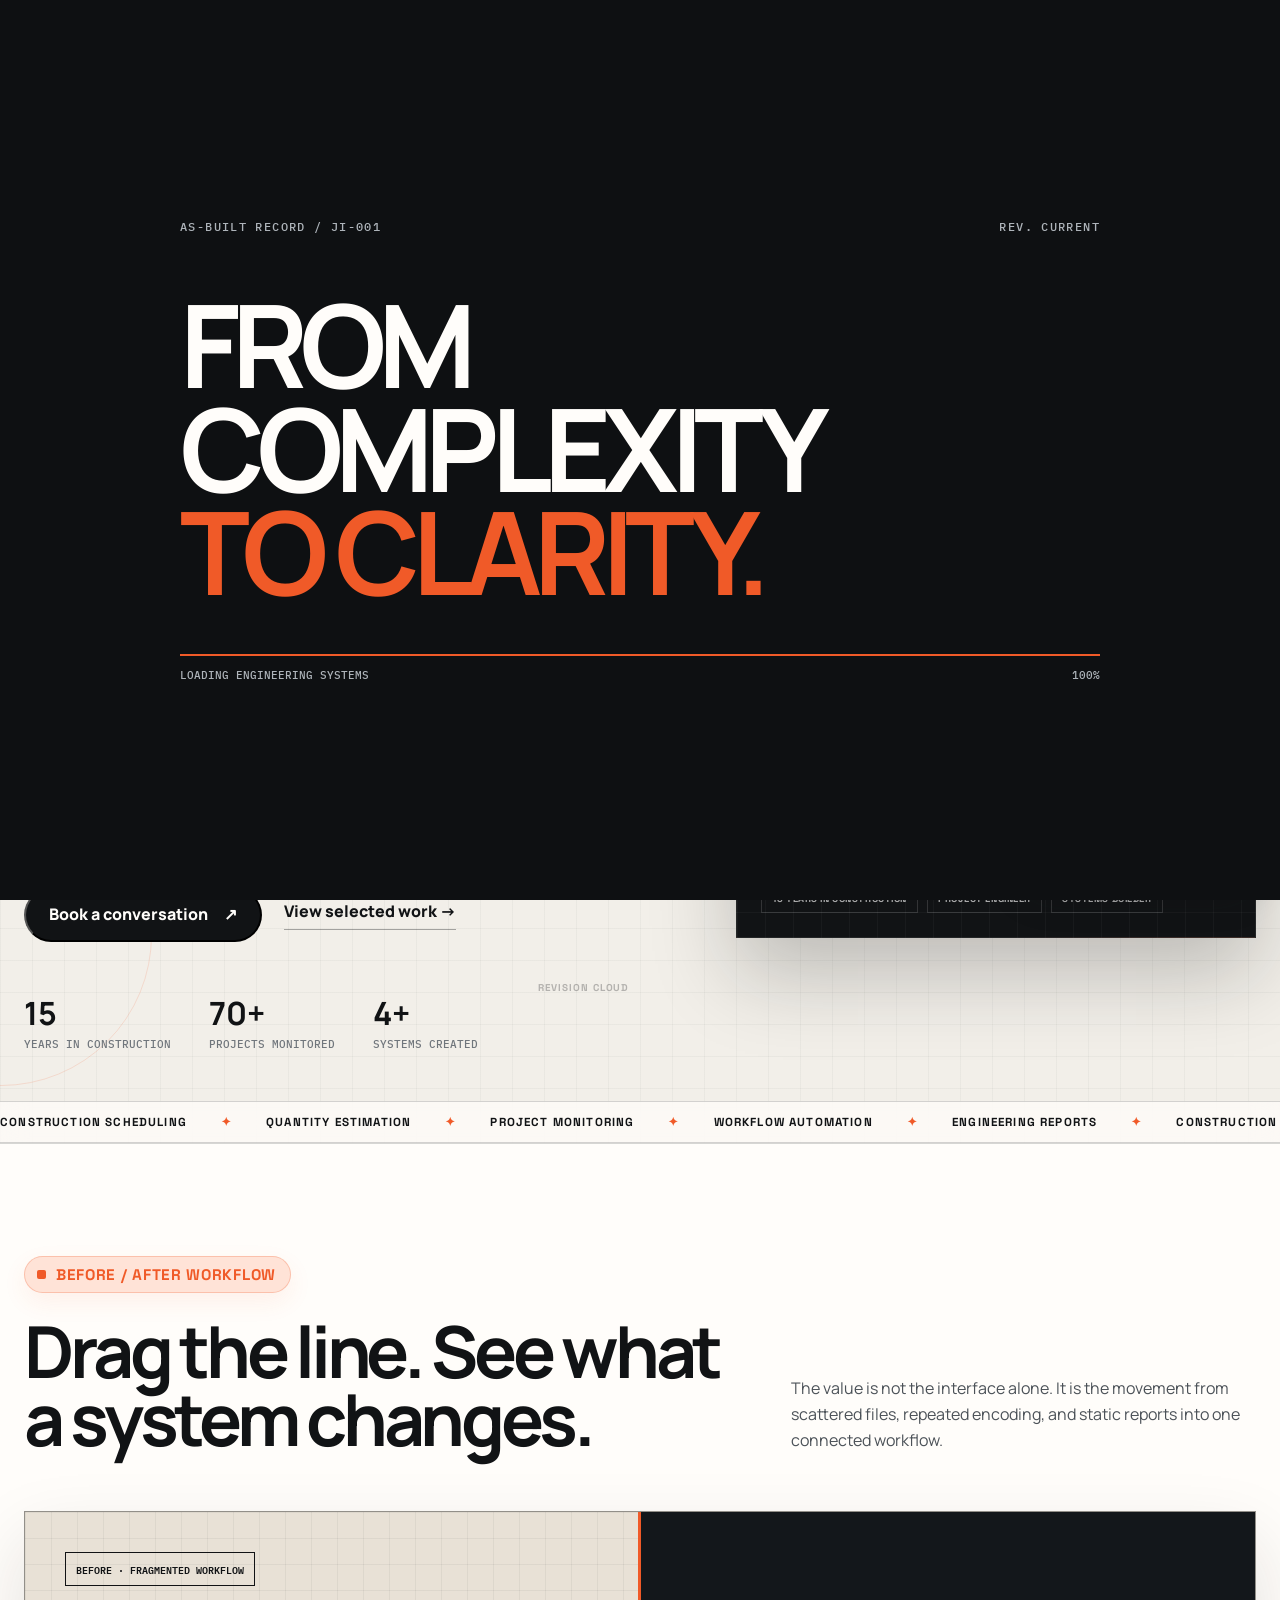
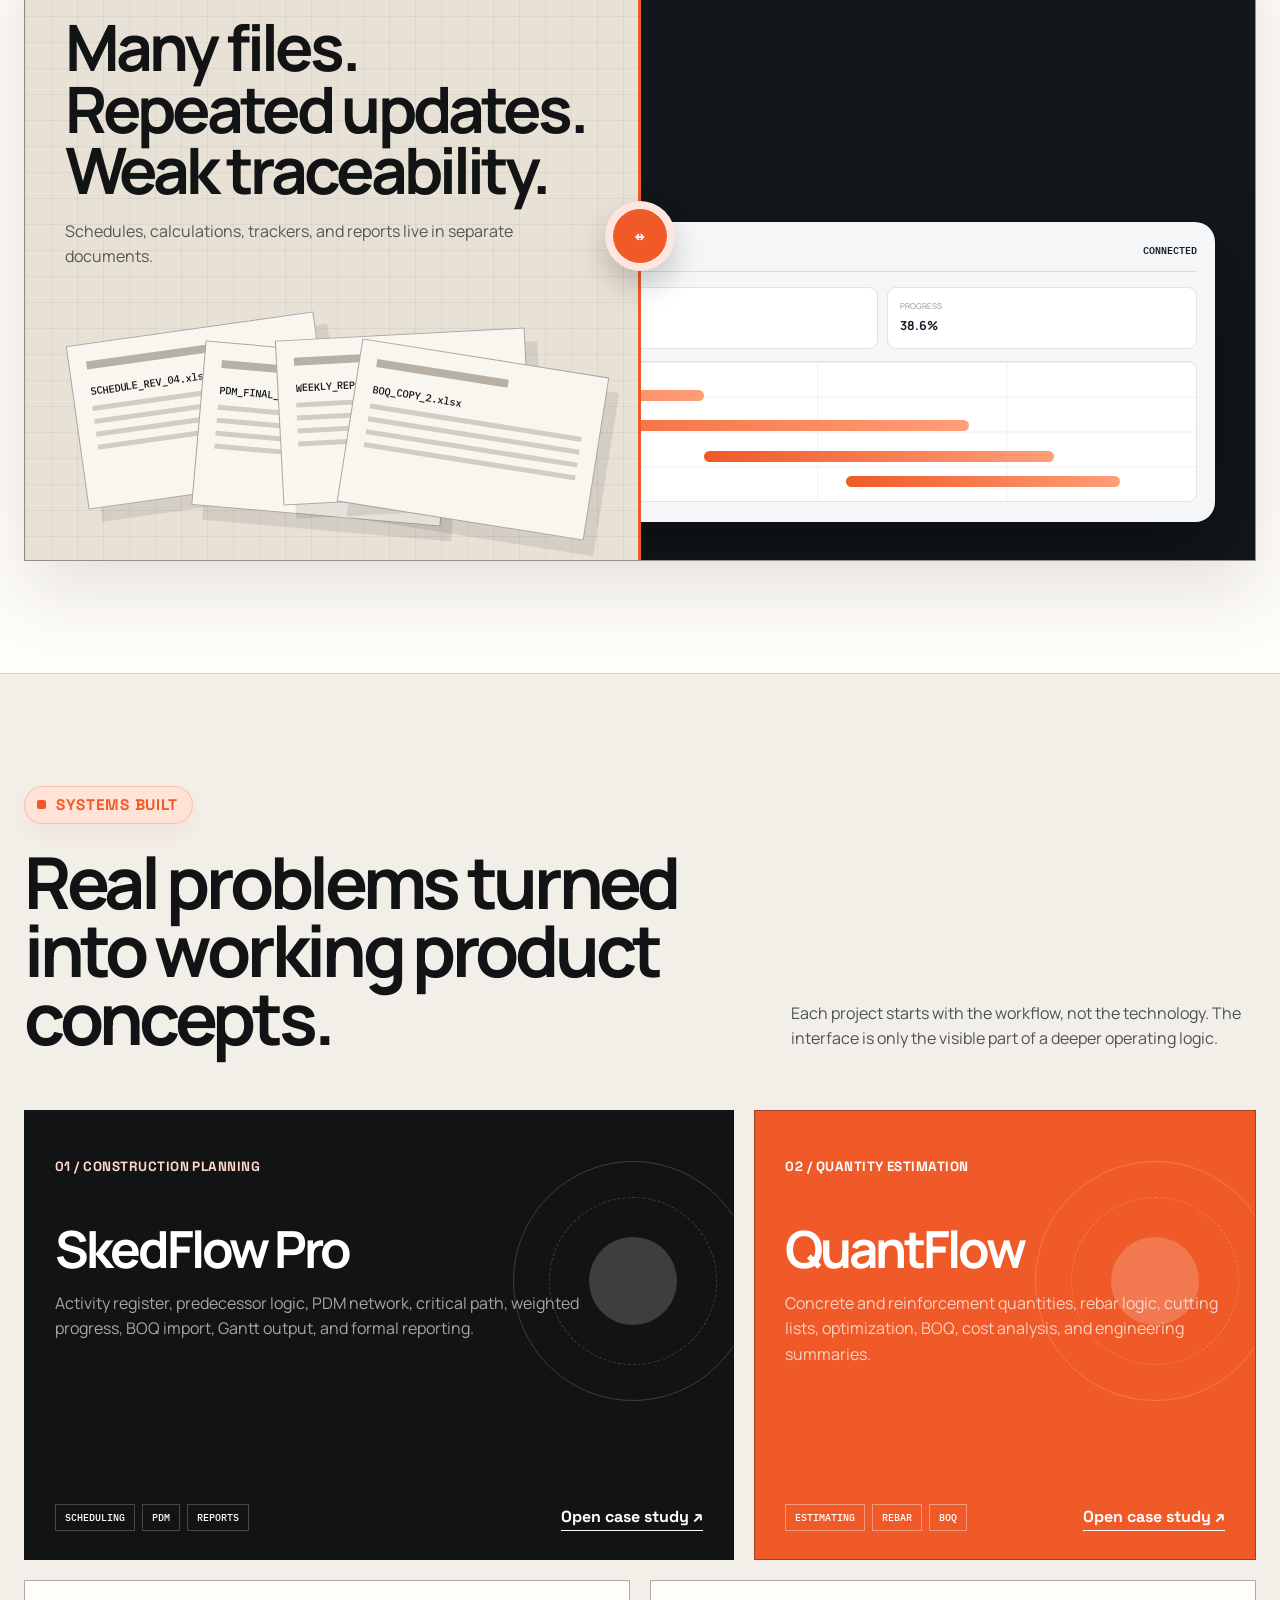
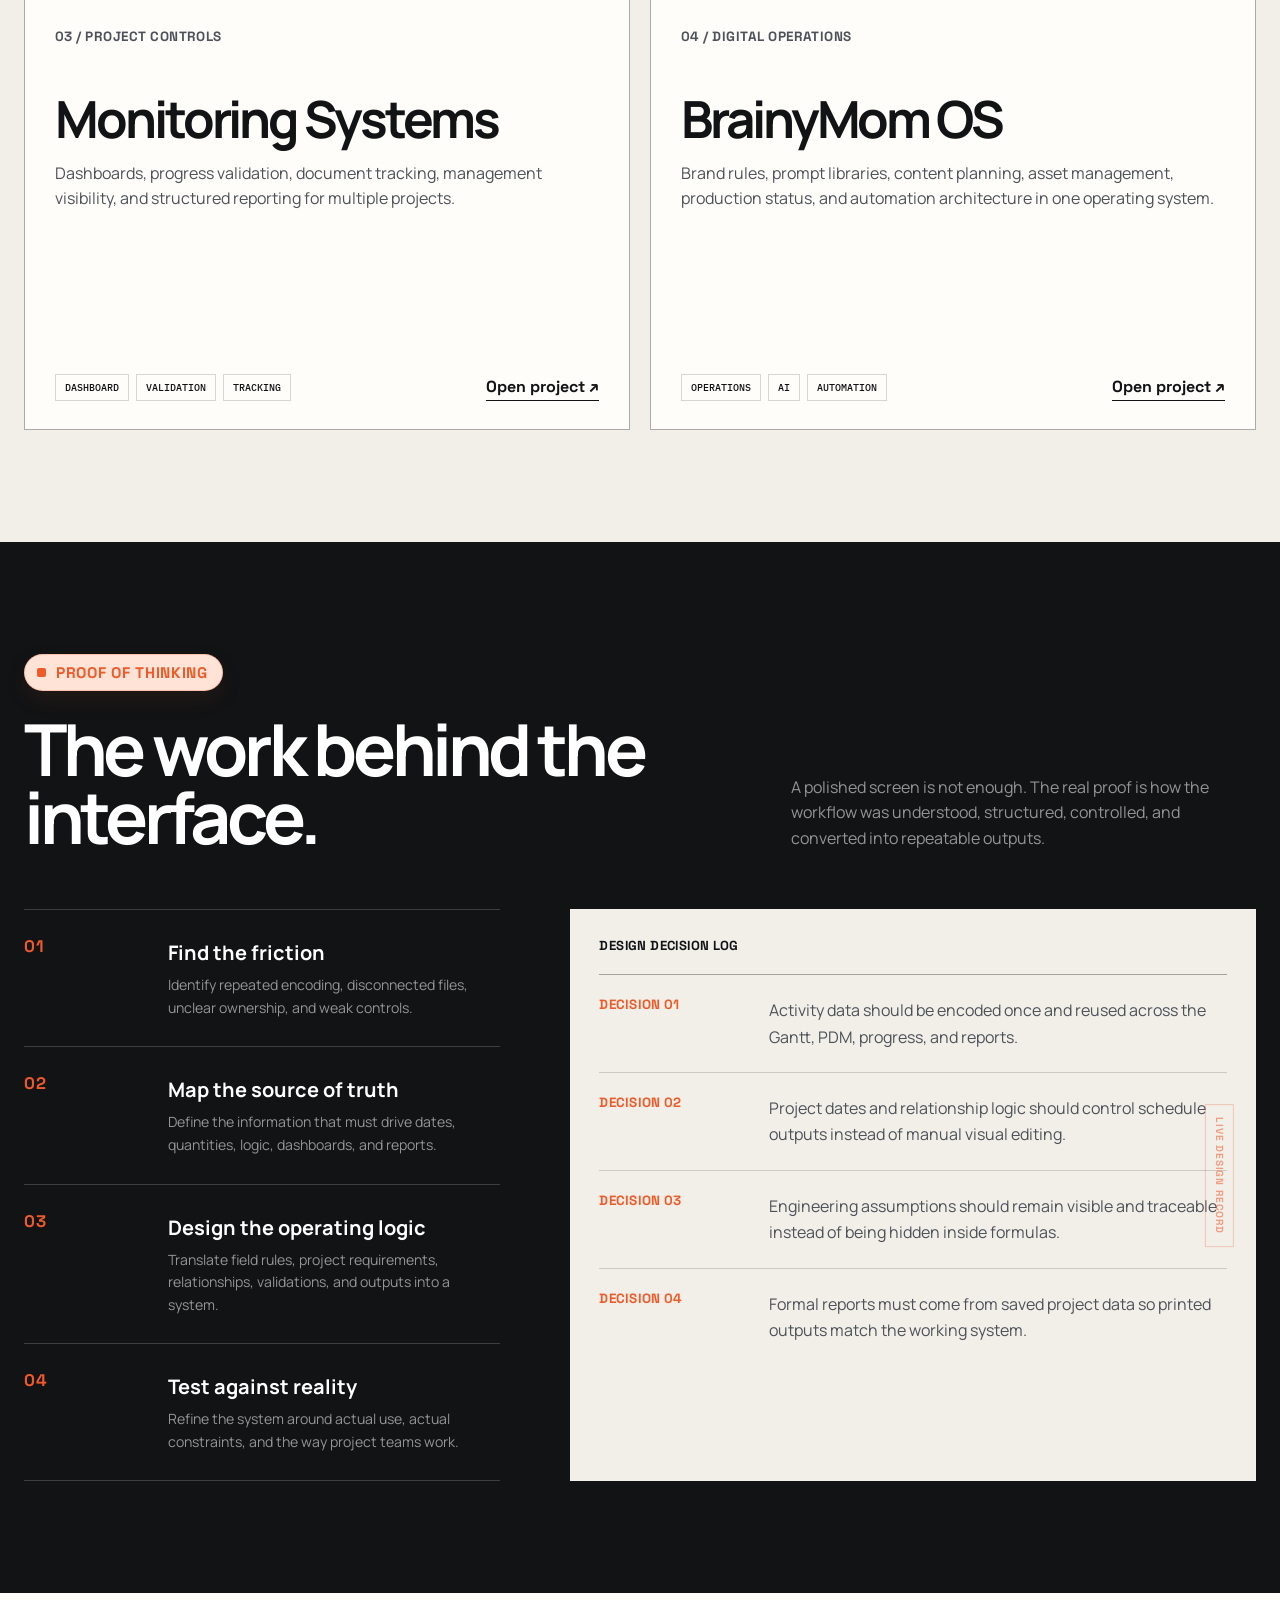
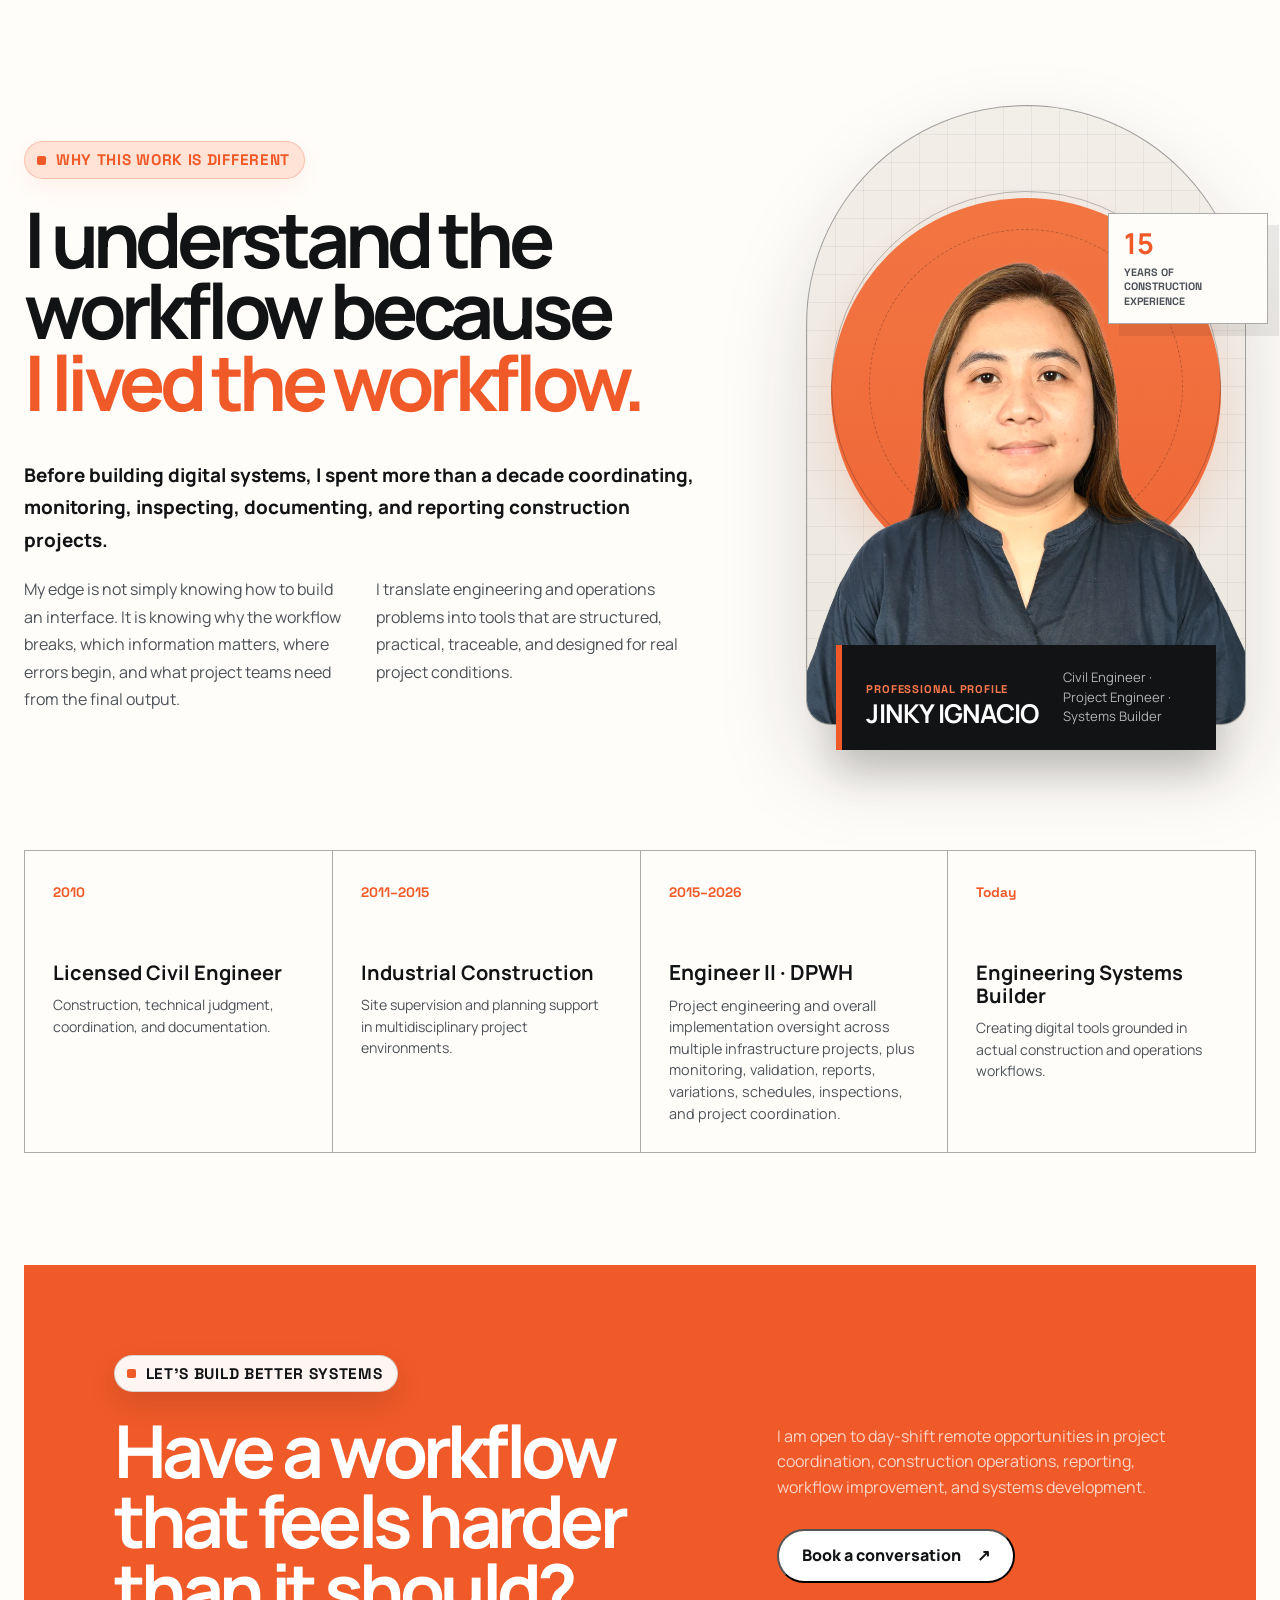
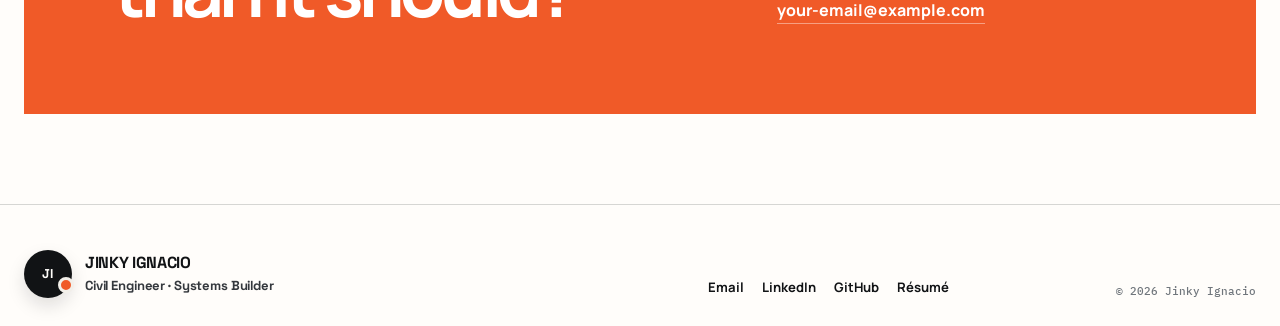
==== commit 0d0a96b1: "Add files via upload" ====
--- a/index.html
+++ b/index.html
@@ -8,28 +8,1934 @@
   <title>Jinky Ignacio — As-Built Portfolio</title>
   <link rel="preconnect" href="https://fonts.googleapis.com">
   <link rel="preconnect" href="https://fonts.gstatic.com" crossorigin>
-  <link href="https://fonts.googleapis.com/css2?family=IBM+Plex+Mono:wght@400;500;600&family=Manrope:wght@400;500;600;700;800&display=swap" rel="stylesheet">
+  <link href="https://fonts.googleapis.com/css2?family=IBM+Plex+Mono:wght@400;500;600&family=Manrope:wght@400;500;600;700;800&family=Space+Grotesk:wght@500;600;700&display=swap" rel="stylesheet">
   <style>
-    :root{--paper:#f2efe9;--paper2:#e9e5de;--ink:#111315;--ink2:#4c5258;--muted:#7a8086;--line:rgba(17,19,21,.17);--line2:rgba(17,19,21,.35);--orange:#f05a28;--white:#fffdfa;--shadow:0 30px 70px rgba(35,28,22,.12);--max:1320px}
+    :root{--paper:#f2efe9;--paper2:#e9e5de;--ink:#111315;--ink2:#4c5258;--muted:#70767c;--line:rgba(17,19,21,.17);--line2:rgba(17,19,21,.35);--orange:#f05a28;--orange2:#ff7a4d;--orangeSoft:#ffe3d7;--white:#fffdfa;--shadow:0 30px 70px rgba(35,28,22,.12);--max:1320px}
     *{box-sizing:border-box;margin:0;padding:0}html{scroll-behavior:smooth;scroll-padding-top:90px}
     body{overflow-x:hidden;color:var(--ink);background:linear-gradient(rgba(17,19,21,.035) 1px,transparent 1px),linear-gradient(90deg,rgba(17,19,21,.035) 1px,transparent 1px),var(--paper);background-size:32px 32px;font-family:"Manrope",sans-serif;line-height:1.6}
     body.locked{overflow:hidden}a{color:inherit;text-decoration:none}button{font:inherit}.container{width:min(calc(100% - 48px),var(--max));margin:auto}.mono{font-family:"IBM Plex Mono",monospace}
     .intro{position:fixed;inset:0;z-index:9999;display:grid;place-items:center;padding:24px;color:var(--white);background:#0e1012;transition:opacity .7s,visibility .7s}.intro.hide{opacity:0;visibility:hidden}.intro-inner{width:min(100%,920px)}.intro-meta{display:flex;justify-content:space-between;gap:24px;color:#aeb4ba;font:500 .72rem/1.5 "IBM Plex Mono",monospace;letter-spacing:.12em;text-transform:uppercase}.intro h1{margin:58px 0 50px;font-size:clamp(3.6rem,9vw,8.8rem);line-height:.9;letter-spacing:-.07em}.intro h1 span{display:block;color:var(--orange)}.intro-progress{height:2px;overflow:hidden;background:rgba(255,255,255,.14)}.intro-progress b{display:block;width:0;height:100%;background:var(--orange);animation:load 2.4s cubic-bezier(.2,.7,.2,1) forwards}@keyframes load{to{width:100%}}.intro-status{margin-top:12px;display:flex;justify-content:space-between;color:#aeb4ba;font:500 .7rem "IBM Plex Mono",monospace;text-transform:uppercase}
-    .site-header{position:fixed;inset:0 0 auto;z-index:100;border-bottom:1px solid transparent;background:rgba(242,239,233,.78);backdrop-filter:blur(18px);transition:.25s}.site-header.scrolled{border-color:var(--line);background:rgba(242,239,233,.94)}.nav{min-height:82px;display:flex;align-items:center;justify-content:space-between;gap:24px}.brand{display:flex;align-items:center;gap:12px}.brand-mark{position:relative;width:46px;height:46px;display:grid;place-items:center;color:var(--white);background:var(--ink);border-radius:50%;font:600 .78rem "IBM Plex Mono",monospace;letter-spacing:.06em}.brand-mark::after{content:"";position:absolute;width:9px;height:9px;right:-2px;bottom:5px;background:var(--orange);border:3px solid var(--paper);border-radius:50%}.brand-copy strong,.brand-copy small{display:block}.brand-copy strong{font-size:.92rem}.brand-copy small{margin-top:2px;color:var(--muted);font:500 .64rem "IBM Plex Mono",monospace}.nav-links{display:flex;align-items:center;gap:28px;font-size:.86rem;font-weight:700}.nav-links a{position:relative}.nav-links a:not(.nav-cta)::after{content:"";position:absolute;left:0;right:100%;bottom:-5px;height:2px;background:var(--orange);transition:right .2s}.nav-links a:hover::after{right:0}.nav-cta{padding:11px 17px;color:var(--white);background:var(--ink);border-radius:999px}.menu-toggle{display:none;width:44px;height:44px;border:0;background:transparent;cursor:pointer}.menu-toggle span{display:block;width:23px;height:2px;margin:6px auto;background:var(--ink);transition:.2s}
-    .hero{min-height:100vh;padding:145px 0 62px;display:flex;align-items:center}.hero-grid{display:grid;grid-template-columns:1.08fr .92fr;gap:clamp(60px,8vw,118px);align-items:center}.eyebrow{margin-bottom:20px;color:var(--orange);font:600 .72rem "IBM Plex Mono",monospace;letter-spacing:.15em;text-transform:uppercase}.hero h1{max-width:880px;font-size:clamp(4.2rem,7.8vw,8rem);line-height:.91;letter-spacing:-.075em}.hero h1 span{display:block;margin-top:10px;color:var(--orange);font-weight:500}.hero-lead{max-width:720px;margin-top:30px;color:var(--ink2);font-size:1.08rem}.hero-actions{margin-top:32px;display:flex;align-items:center;gap:22px;flex-wrap:wrap}.button{min-height:54px;padding:0 23px;display:inline-flex;align-items:center;justify-content:center;gap:16px;border-radius:999px;font-weight:800;transition:transform .2s}.button:hover{transform:translateY(-2px)}.button-dark{color:var(--white);background:var(--ink)}.text-link{padding-bottom:4px;border-bottom:1px solid var(--line2);font-weight:800}.hero-proof{margin-top:55px;display:flex;gap:38px}.hero-proof div{min-width:120px}.hero-proof strong{display:block;font-size:2rem;line-height:1}.hero-proof span{display:block;margin-top:8px;color:var(--muted);font:500 .68rem "IBM Plex Mono",monospace;text-transform:uppercase}
-    .title-block{position:relative;padding:18px;background:var(--white);border:1px solid var(--line2);box-shadow:var(--shadow)}.title-block::before,.title-block::after{content:"";position:absolute;width:24px;height:24px;border-color:var(--orange);pointer-events:none}.title-block::before{left:-7px;top:-7px;border-left:3px solid;border-top:3px solid}.title-block::after{right:-7px;bottom:-7px;border-right:3px solid;border-bottom:3px solid}.drawing{position:relative;min-height:520px;overflow:hidden;border:1px solid var(--line);background:linear-gradient(rgba(17,19,21,.04) 1px,transparent 1px),linear-gradient(90deg,rgba(17,19,21,.04) 1px,transparent 1px),#fbfaf7;background-size:24px 24px}.drawing-label{position:absolute;left:22px;top:20px;color:var(--muted);font:600 .64rem "IBM Plex Mono",monospace;letter-spacing:.12em;text-transform:uppercase}.drawing-core{position:absolute;inset:50% auto auto 50%;width:210px;height:210px;display:grid;place-items:center;transform:translate(-50%,-50%);border:2px solid var(--ink);border-radius:50%;background:var(--white);box-shadow:0 20px 40px rgba(35,28,22,.1)}.drawing-core::before{content:"";position:absolute;inset:18px;border:1px dashed var(--orange);border-radius:50%;animation:rotate 18s linear infinite}@keyframes rotate{to{transform:rotate(360deg)}}.drawing-core strong{font-size:4.8rem;line-height:1;letter-spacing:-.08em}.drawing-core span{display:block;margin-top:8px;color:var(--muted);font:500 .63rem "IBM Plex Mono",monospace;text-align:center;text-transform:uppercase}.beam{position:absolute;height:2px;background:var(--ink);transform-origin:left center}.b1{width:150px;left:10%;top:28%;transform:rotate(17deg)}.b2{width:160px;right:8%;top:28%;transform:rotate(159deg)}.b3{width:155px;left:9%;bottom:28%;transform:rotate(-17deg)}.b4{width:165px;right:7%;bottom:27%;transform:rotate(201deg)}.drawing-node{position:absolute;min-width:150px;padding:13px 14px;background:var(--white);border:1px solid var(--line2);box-shadow:8px 8px 0 rgba(17,19,21,.08);font:600 .68rem "IBM Plex Mono",monospace;text-transform:uppercase}.drawing-node::before{content:"";width:8px;height:8px;display:inline-block;margin-right:8px;background:var(--orange);border-radius:50%}.dn1{left:5%;top:17%}.dn2{right:4%;top:16%}.dn3{left:4%;bottom:16%}.dn4{right:4%;bottom:15%}.redline{position:absolute;color:var(--orange);font:600 .72rem "IBM Plex Mono",monospace;transform:rotate(-8deg)}.r1{right:8%;top:45%}.r2{left:8%;top:47%;transform:rotate(7deg)}.stamp{position:absolute;right:18px;bottom:18px;padding:13px 14px;color:var(--orange);border:2px solid var(--orange);font:600 .64rem "IBM Plex Mono",monospace;text-align:center;text-transform:uppercase;transform:rotate(-4deg)}.title-table{margin-top:14px;display:grid;grid-template-columns:1.2fr .8fr .8fr;border:1px solid var(--line2);font:500 .62rem "IBM Plex Mono",monospace;text-transform:uppercase}.title-table div{padding:10px 12px;border-right:1px solid var(--line2)}.title-table div:last-child{border-right:0}.title-table strong{display:block;margin-top:4px;font-size:.72rem}
-    .section-space{padding:112px 0}.section-head{margin-bottom:58px;display:grid;grid-template-columns:1.2fr .8fr;gap:70px;align-items:end}.section-head h2{max-width:800px;font-size:clamp(3rem,5.6vw,5.8rem);line-height:.95;letter-spacing:-.06em}.section-head>p{color:var(--ink2)}
+    .site-header{position:fixed;inset:0 0 auto;z-index:100;border-bottom:1px solid transparent;background:rgba(242,239,233,.78);backdrop-filter:blur(18px);transition:.25s}.site-header.scrolled{border-color:var(--line);background:rgba(242,239,233,.94)}.nav{min-height:86px;display:flex;align-items:center;justify-content:space-between;gap:24px}.brand{display:flex;align-items:center;gap:13px}.brand-mark{position:relative;width:48px;height:48px;display:grid;place-items:center;color:var(--white);background:var(--ink);border-radius:50%;font:700 .8rem "Space Grotesk",sans-serif;letter-spacing:.04em;box-shadow:0 8px 18px rgba(17,19,21,.13)}.brand-mark::after{content:"";position:absolute;width:10px;height:10px;right:-2px;bottom:5px;background:var(--orange);border:3px solid var(--paper);border-radius:50%;animation:statusPulse 2.2s ease-in-out infinite}.brand-copy strong,.brand-copy small{display:block}.brand-copy strong{font-family:"Space Grotesk",sans-serif;font-size:1rem;line-height:1.15;letter-spacing:-.02em}.brand-copy small{margin-top:5px;color:#34383d;font:750 .82rem/1.15 "Space Grotesk",sans-serif;letter-spacing:-.01em}.nav-links{display:flex;align-items:center;gap:28px;font-size:.86rem;font-weight:700}.nav-links a{position:relative}.nav-links a:not(.nav-cta)::after{content:"";position:absolute;left:0;right:100%;bottom:-5px;height:2px;background:var(--orange);transition:right .2s}.nav-links a:hover::after{right:0}.nav-cta{padding:11px 17px;color:var(--white);background:var(--ink);border-radius:999px}.menu-toggle{display:none;width:44px;height:44px;border:0;background:transparent;cursor:pointer}.menu-toggle span{display:block;width:23px;height:2px;margin:6px auto;background:var(--ink);transition:.2s}@keyframes statusPulse{0%,100%{transform:scale(1);box-shadow:0 0 0 0 rgba(240,90,40,.35)}50%{transform:scale(1.15);box-shadow:0 0 0 7px rgba(240,90,40,0)}}
+    .hero{position:relative;min-height:100vh;padding:154px 0 92px;display:flex;align-items:center;overflow:hidden}.hero::before,.hero::after{content:"";position:absolute;z-index:-1;border:1px solid rgba(240,90,40,.15);border-radius:50%;animation:ambientOrbit 18s linear infinite}.hero::before{width:520px;height:520px;right:-260px;top:8%}.hero::after{width:300px;height:300px;left:-150px;bottom:5%;animation-direction:reverse;animation-duration:24s}.hero-grid{display:grid;grid-template-columns:1.08fr .92fr;gap:clamp(60px,8vw,118px);align-items:center}.eyebrow{width:max-content;max-width:100%;margin-bottom:24px;padding:10px 14px 10px 12px;display:inline-flex;align-items:center;gap:10px;color:var(--orange);background:var(--orangeSoft);border:1px solid rgba(240,90,40,.25);border-radius:999px;font:800 .96rem/1 "Space Grotesk",sans-serif;letter-spacing:.045em;text-transform:uppercase;box-shadow:0 9px 24px rgba(240,90,40,.08);position:relative;overflow:hidden}.eyebrow::before{content:"";width:9px;height:9px;flex:0 0 auto;background:var(--orange);border-radius:2px;animation:eyebrowPulse 1.8s ease-in-out infinite}.eyebrow::after{content:"";position:absolute;inset:-40% auto -40% -30%;width:22%;background:linear-gradient(90deg,transparent,rgba(255,255,255,.75),transparent);transform:skewX(-18deg);animation:badgeSweep 5s ease-in-out infinite}.hero h1{max-width:880px;font-size:clamp(4.2rem,7.8vw,8rem);line-height:.91;letter-spacing:-.075em}@keyframes eyebrowPulse{50%{transform:scale(.65);opacity:.55}}@keyframes badgeSweep{0%,64%{left:-30%}86%,100%{left:125%}}@keyframes ambientOrbit{to{transform:rotate(360deg)}}.hero h1 span{display:block;margin-top:10px;color:var(--orange);font-weight:500}.hero-lead{max-width:720px;margin-top:30px;color:var(--ink2);font-size:1.08rem}.hero-actions{margin-top:32px;display:flex;align-items:center;gap:22px;flex-wrap:wrap}.button{min-height:54px;padding:0 23px;display:inline-flex;align-items:center;justify-content:center;gap:16px;border-radius:999px;font-weight:800;transition:transform .2s}.button:hover{transform:translateY(-2px)}.button-dark{color:var(--white);background:var(--ink)}.text-link{padding-bottom:4px;border-bottom:1px solid var(--line2);font-weight:800}.hero-proof{margin-top:55px;display:flex;gap:38px}.hero-proof div{min-width:120px}.hero-proof strong{display:block;font-size:2rem;line-height:1}.hero-proof span{display:block;margin-top:8px;color:var(--muted);font:500 .68rem "IBM Plex Mono",monospace;text-transform:uppercase}
+    .title-block{position:relative;padding:18px;background:var(--white);border:1px solid var(--line2);box-shadow:var(--shadow);transition:transform .35s ease,box-shadow .35s ease}.title-block:hover{transform:translateY(-5px) rotate(.25deg);box-shadow:0 40px 85px rgba(35,28,22,.17)}.title-block::before,.title-block::after{content:"";position:absolute;width:24px;height:24px;border-color:var(--orange);pointer-events:none}.title-block::before{left:-7px;top:-7px;border-left:3px solid;border-top:3px solid}.title-block::after{right:-7px;bottom:-7px;border-right:3px solid;border-bottom:3px solid}.drawing{position:relative;min-height:520px;overflow:hidden;border:1px solid var(--line);background:linear-gradient(rgba(17,19,21,.04) 1px,transparent 1px),linear-gradient(90deg,rgba(17,19,21,.04) 1px,transparent 1px),#fbfaf7;background-size:24px 24px}.drawing-label{position:absolute;left:22px;top:20px;z-index:4;padding:8px 11px;color:var(--ink);background:rgba(255,253,250,.92);border-left:4px solid var(--orange);box-shadow:0 8px 18px rgba(17,19,21,.06);font:700 .74rem/1 "Space Grotesk",sans-serif;letter-spacing:.08em;text-transform:uppercase}.scan-line{position:absolute;z-index:3;left:0;right:0;top:-15%;height:46px;background:linear-gradient(180deg,transparent,rgba(240,90,40,.09),transparent);border-bottom:1px solid rgba(240,90,40,.38);animation:scanMove 6.5s ease-in-out infinite;pointer-events:none}.drawing-crosshair{position:absolute;z-index:7;width:42px;height:42px;display:none;pointer-events:none;transform:translate(-50%,-50%)}.drawing-crosshair::before,.drawing-crosshair::after{content:"";position:absolute;background:var(--orange)}.drawing-crosshair::before{left:20px;top:0;width:1px;height:42px}.drawing-crosshair::after{left:0;top:20px;width:42px;height:1px}.drawing-crosshair span{position:absolute;left:27px;top:25px;padding:4px 6px;white-space:nowrap;color:var(--orange);background:rgba(255,253,250,.94);font:700 .58rem "Space Grotesk",sans-serif;letter-spacing:.03em}@keyframes scanMove{0%,12%{top:-15%}50%{top:48%}88%,100%{top:110%}}.drawing-core{position:absolute;inset:50% auto auto 50%;width:210px;height:210px;display:grid;place-items:center;transform:translate(-50%,-50%);border:2px solid var(--ink);border-radius:50%;background:var(--white);box-shadow:0 20px 40px rgba(35,28,22,.1);animation:coreFloat 4.8s ease-in-out infinite}.drawing-core::after{content:"";position:absolute;inset:-18px;border:1px solid rgba(240,90,40,.28);border-radius:50%;animation:coreRing 2.8s ease-out infinite}@keyframes coreFloat{50%{transform:translate(-50%,-53%)}}@keyframes coreRing{0%{transform:scale(.88);opacity:.75}100%{transform:scale(1.17);opacity:0}}.drawing-core::before{content:"";position:absolute;inset:18px;border:1px dashed var(--orange);border-radius:50%;animation:rotate 18s linear infinite}@keyframes rotate{to{transform:rotate(360deg)}}.drawing-core strong{font-size:4.8rem;line-height:1;letter-spacing:-.08em}.drawing-core span{display:block;margin-top:8px;color:var(--muted);font:500 .63rem "IBM Plex Mono",monospace;text-align:center;text-transform:uppercase}.beam{position:absolute;height:2px;background:var(--ink);transform-origin:left center;overflow:visible}.beam::after{content:"";position:absolute;top:-3px;left:0;width:8px;height:8px;background:var(--orange);border-radius:50%;box-shadow:0 0 0 5px rgba(240,90,40,.12);animation:signalTravel 3.4s ease-in-out infinite}.b2::after{animation-delay:.8s}.b3::after{animation-delay:1.6s}.b4::after{animation-delay:2.4s}@keyframes signalTravel{0%,15%{left:0;opacity:0}25%{opacity:1}80%{opacity:1}100%{left:calc(100% - 8px);opacity:0}}.b1{width:150px;left:10%;top:28%;transform:rotate(17deg)}.b2{width:160px;right:8%;top:28%;transform:rotate(159deg)}.b3{width:155px;left:9%;bottom:28%;transform:rotate(-17deg)}.b4{width:165px;right:7%;bottom:27%;transform:rotate(201deg)}.drawing-node{position:absolute;min-width:150px;padding:13px 14px;background:var(--white);border:1px solid var(--line2);box-shadow:8px 8px 0 rgba(17,19,21,.08);font:700 .7rem "Space Grotesk",sans-serif;letter-spacing:.05em;text-transform:uppercase;animation:nodeFloat 4s ease-in-out infinite}.dn2{animation-delay:.65s}.dn3{animation-delay:1.2s}.dn4{animation-delay:1.8s}@keyframes nodeFloat{50%{transform:translateY(-6px)}}.drawing-node::before{content:"";width:8px;height:8px;display:inline-block;margin-right:8px;background:var(--orange);border-radius:50%}.dn1{left:5%;top:17%}.dn2{right:4%;top:16%}.dn3{left:4%;bottom:16%}.dn4{right:4%;bottom:15%}.redline{position:absolute;color:var(--orange);font:600 .72rem "IBM Plex Mono",monospace;transform:rotate(-8deg)}.r1{right:8%;top:45%}.r2{left:8%;top:47%;transform:rotate(7deg)}.stamp{position:absolute;right:18px;bottom:18px;padding:13px 14px;color:var(--orange);border:2px solid var(--orange);font:600 .64rem "IBM Plex Mono",monospace;text-align:center;text-transform:uppercase;transform:rotate(-4deg)}.title-table{margin-top:14px;display:grid;grid-template-columns:1.2fr .8fr .8fr;border:1px solid var(--line2);font:500 .62rem "IBM Plex Mono",monospace;text-transform:uppercase}.title-table div{padding:10px 12px;border-right:1px solid var(--line2)}.title-table div:last-child{border-right:0}.title-table strong{display:block;margin-top:4px;font-size:.72rem}
+    .floating-mark{position:absolute;z-index:-1;color:rgba(17,19,21,.28);font:700 .62rem "Space Grotesk",sans-serif;letter-spacing:.1em;text-transform:uppercase;animation:markDrift 7s ease-in-out infinite}.fm1{left:3%;top:28%}.fm2{right:3%;top:18%;animation-delay:1.4s}.fm3{left:42%;bottom:13%;animation-delay:2.8s}@keyframes markDrift{50%{transform:translateY(-12px) rotate(1deg);color:rgba(240,90,40,.44)}}.hero-ticker{position:absolute;left:0;right:0;bottom:0;overflow:hidden;border-top:1px solid var(--line);border-bottom:1px solid var(--line);background:rgba(255,253,250,.72);backdrop-filter:blur(12px)}.ticker-track{width:max-content;display:flex;gap:34px;padding:13px 0;animation:tickerMove 26s linear infinite;color:var(--ink);font:700 .73rem "Space Grotesk",sans-serif;letter-spacing:.1em;text-transform:uppercase}.ticker-track span{display:inline-flex;align-items:center;gap:34px}.ticker-track span::after{content:"✦";color:var(--orange)}@keyframes tickerMove{to{transform:translateX(-50%)}}.section-space{padding:112px 0}.section-head{margin-bottom:58px;display:grid;grid-template-columns:1.2fr .8fr;gap:70px;align-items:end}.section-head h2{max-width:800px;font-size:clamp(3rem,5.6vw,5.8rem);line-height:.95;letter-spacing:-.06em}.section-head>p{color:var(--ink2)}
     .workflow-section{background:var(--white);border-top:1px solid var(--line);border-bottom:1px solid var(--line)}.compare-shell{position:relative;min-height:650px;overflow:hidden;border:1px solid var(--line2);background:#d8d2c8;box-shadow:var(--shadow);user-select:none;touch-action:none}.compare-side{position:absolute;inset:0;padding:40px;overflow:hidden}.compare-side.after{color:var(--white);background:#13171b}.compare-side.before{z-index:2;width:50%;background:linear-gradient(rgba(17,19,21,.05) 1px,transparent 1px),linear-gradient(90deg,rgba(17,19,21,.05) 1px,transparent 1px),#e8e1d6;background-size:26px 26px;border-right:2px solid var(--orange)}.compare-label{display:inline-flex;padding:7px 10px;border:1px solid currentColor;font:600 .65rem "IBM Plex Mono",monospace;text-transform:uppercase}.compare-side h3{max-width:680px;margin-top:30px;font-size:clamp(2.8rem,5vw,5rem);line-height:.96;letter-spacing:-.06em}.compare-side p{max-width:650px;margin-top:18px;color:inherit;opacity:.67}.messy-files{position:absolute;inset:auto 40px 38px;height:290px}.file-card{position:absolute;width:250px;height:165px;padding:17px;background:#f9f6f0;border:1px solid var(--line2);box-shadow:12px 14px 0 rgba(17,19,21,.09);font:500 .65rem "IBM Plex Mono",monospace}.file-card::before{content:"";display:block;width:62%;height:8px;margin-bottom:15px;background:#b8b0a4}.file-card i{display:block;height:5px;margin:8px 0;background:#d3ccc2}.f1{left:2%;bottom:10%;transform:rotate(-8deg)}.f2{left:25%;bottom:2%;transform:rotate(5deg)}.f3{right:13%;bottom:8%;transform:rotate(-3deg)}.f4{right:0;bottom:0;transform:rotate(9deg)}.after-system{position:absolute;inset:auto 40px 38px;height:300px;padding:18px;background:#f5f6f7;border-radius:20px;box-shadow:0 28px 70px rgba(0,0,0,.4);color:#17202a}.system-top{display:flex;justify-content:space-between;align-items:center;padding-bottom:13px;border-bottom:1px solid #d9dde1;font:600 .62rem "IBM Plex Mono",monospace}.system-body{display:grid;grid-template-columns:150px 1fr;gap:15px;height:230px;padding-top:15px}.system-menu{padding:14px;background:#202831;border-radius:12px;color:#8e99a4;font:500 .6rem "IBM Plex Mono",monospace}.system-menu span{display:block;padding:9px;border-radius:7px}.system-menu .active{color:white;background:var(--orange)}.system-content{display:grid;grid-template-rows:auto 1fr;gap:12px}.system-metrics{display:grid;grid-template-columns:repeat(3,1fr);gap:9px}.system-metrics div{padding:12px;background:white;border:1px solid #dfe3e6;border-radius:9px}.system-metrics small{display:block;color:#8a939b;font-size:.5rem;text-transform:uppercase}.system-metrics strong{display:block;margin-top:3px;font-size:.78rem}.system-chart{position:relative;overflow:hidden;background:linear-gradient(#edf0f2 1px,transparent 1px),linear-gradient(90deg,#edf0f2 1px,transparent 1px),white;background-size:100% 25%,20% 100%;border:1px solid #dfe3e6;border-radius:9px}.system-chart b{position:absolute;height:11px;border-radius:99px;background:linear-gradient(90deg,var(--orange),#ff9e78)}.c1{left:6%;top:20%;width:42%}.c2{left:18%;top:42%;width:58%}.c3{left:48%;top:64%;width:37%}.c4{left:63%;top:82%;width:29%}.slider-line{position:absolute;z-index:5;top:0;bottom:0;left:50%;width:2px;background:var(--orange);transform:translateX(-1px);pointer-events:none}.slider-handle{position:absolute;z-index:6;top:50%;left:50%;width:70px;height:70px;display:grid;place-items:center;color:white;background:var(--orange);border:8px solid rgba(255,255,255,.85);border-radius:50%;box-shadow:0 15px 30px rgba(0,0,0,.2);transform:translate(-50%,-50%);cursor:ew-resize;font:600 1rem "IBM Plex Mono",monospace}
-    .systems-section{background:var(--paper)}.systems-grid{display:grid;grid-template-columns:repeat(12,1fr);gap:20px}.system-card{position:relative;min-height:450px;padding:30px;overflow:hidden;background:var(--white);border:1px solid var(--line2);transition:transform .2s,box-shadow .2s}.system-card:hover{transform:translateY(-5px);box-shadow:var(--shadow)}.system-card.large{grid-column:span 7}.system-card.medium{grid-column:span 5}.system-card.half{grid-column:span 6}.system-no{color:var(--orange);font:600 .66rem "IBM Plex Mono",monospace;text-transform:uppercase}.system-card h3{max-width:540px;margin-top:48px;font-size:clamp(2.5rem,4vw,4.2rem);line-height:.96;letter-spacing:-.06em}.system-card p{max-width:560px;margin-top:18px;color:var(--ink2)}.card-foot{position:absolute;left:30px;right:30px;bottom:28px;display:flex;align-items:end;justify-content:space-between;gap:20px}.tags{display:flex;gap:7px;flex-wrap:wrap}.tags span{padding:6px 9px;border:1px solid var(--line);font:500 .61rem "IBM Plex Mono",monospace;text-transform:uppercase}.open-link{font-weight:800;border-bottom:1px solid var(--ink)}.system-card.orange{background:var(--orange);color:white}.system-card.orange p{color:rgba(255,255,255,.72)}.system-card.orange .tags span{border-color:rgba(255,255,255,.38)}.system-card.orange .open-link{border-color:white}.system-card.black{color:white;background:#111315}.system-card.black p{color:rgba(255,255,255,.62)}.system-card.black .tags span{border-color:rgba(255,255,255,.22)}.system-card.black .open-link{border-color:white}.mini-diagram{position:absolute;right:-20px;top:50px;width:240px;height:240px;border:1px solid currentColor;border-radius:50%;opacity:.18}.mini-diagram::before,.mini-diagram::after{content:"";position:absolute;inset:35px;border:1px dashed currentColor;border-radius:50%}.mini-diagram::after{inset:75px;background:currentColor}
-    .proof-section{background:#111315;color:white}.proof-section .section-head>p{color:rgba(255,255,255,.55)}.proof-grid{display:grid;grid-template-columns:.82fr 1.18fr;gap:70px}.proof-list{border-top:1px solid rgba(255,255,255,.18)}.proof-item{display:grid;grid-template-columns:90px 1fr;gap:24px;padding:27px 0;border-bottom:1px solid rgba(255,255,255,.18)}.proof-item span{color:var(--orange);font:600 .66rem "IBM Plex Mono",monospace}.proof-item h3{font-size:1.25rem}.proof-item p{margin-top:5px;color:rgba(255,255,255,.55);font-size:.88rem}.decision-log{padding:28px;background:#f2efe9;border:1px solid rgba(255,255,255,.2);color:var(--ink)}.decision-log-head{display:flex;justify-content:space-between;gap:20px;padding-bottom:18px;border-bottom:1px solid var(--line2);font:600 .66rem "IBM Plex Mono",monospace;text-transform:uppercase}.decision-row{display:grid;grid-template-columns:120px 1fr;gap:20px;padding:22px 0;border-bottom:1px solid var(--line)}.decision-row:last-child{border-bottom:0}.decision-row strong{color:var(--orange);font:600 .68rem "IBM Plex Mono",monospace;text-transform:uppercase}.decision-row p{color:var(--ink2);font-size:.9rem}
-    .story-section{background:var(--white)}.story-grid{display:grid;grid-template-columns:.9fr 1.1fr;gap:100px}.story-title h2{font-size:clamp(3.2rem,5.7vw,5.8rem);line-height:.95;letter-spacing:-.065em}.story-title h2 span{display:block;color:var(--orange)}.story-copy p{margin-bottom:20px;color:var(--ink2)}.story-copy .lead{color:var(--ink);font-size:1.18rem;font-weight:650}.timeline{margin-top:42px;border-top:1px solid var(--line2)}.timeline-item{display:grid;grid-template-columns:135px 1fr;gap:25px;padding:25px 0;border-bottom:1px solid var(--line)}.timeline-item strong{color:var(--orange);font:600 .7rem "IBM Plex Mono",monospace}.timeline-item h3{font-size:1.14rem}.timeline-item p{margin:6px 0 0;font-size:.87rem}
-    .contact-section{padding:0 0 90px;background:var(--white)}.contact-panel{padding:clamp(42px,7vw,90px);display:grid;grid-template-columns:1.2fr .8fr;gap:80px;color:white;background:var(--orange)}.contact-panel h2{font-size:clamp(3.2rem,5.7vw,5.8rem);line-height:.95;letter-spacing:-.065em}.contact-side{align-self:end}.contact-side p{color:rgba(255,255,255,.75)}.button-light{margin-top:28px;color:var(--ink);background:white}
+    .systems-section{background:var(--paper)}.systems-grid{display:grid;grid-template-columns:repeat(12,1fr);gap:20px}.system-card{position:relative;min-height:450px;padding:30px;overflow:hidden;background:var(--white);border:1px solid var(--line2);transition:transform .2s,box-shadow .2s}.system-card:hover{transform:translateY(-5px);box-shadow:var(--shadow)}.system-card.large{grid-column:span 7}.system-card.medium{grid-column:span 5}.system-card.half{grid-column:span 6}.system-no{color:var(--orange);font:800 .84rem/1.25 "Space Grotesk",sans-serif;letter-spacing:.035em;text-transform:uppercase}.system-card h3{max-width:540px;margin-top:48px;font-size:clamp(2.5rem,4vw,4.2rem);line-height:.96;letter-spacing:-.06em}.system-card p{max-width:560px;margin-top:18px;color:var(--ink2)}.card-foot{position:absolute;left:30px;right:30px;bottom:28px;display:flex;align-items:end;justify-content:space-between;gap:20px}.tags{display:flex;gap:7px;flex-wrap:wrap}.tags span{padding:6px 9px;border:1px solid var(--line);font:500 .61rem "IBM Plex Mono",monospace;text-transform:uppercase}.open-link{font-weight:800;border-bottom:1px solid var(--ink)}.system-card.orange{background:var(--orange);color:white}.system-card.orange p{color:rgba(255,255,255,.72)}.system-card.orange .tags span{border-color:rgba(255,255,255,.38)}.system-card.orange .open-link{border-color:white}.system-card.black{color:white;background:#111315}.system-card.black p{color:rgba(255,255,255,.62)}.system-card.black .tags span{border-color:rgba(255,255,255,.22)}.system-card.black .open-link{border-color:white}.system-card.black .system-no{color:#ffd8ca}.system-card.orange .system-no{color:white}.mini-diagram{position:absolute;right:-20px;top:50px;width:240px;height:240px;border:1px solid currentColor;border-radius:50%;opacity:.18}.mini-diagram::before,.mini-diagram::after{content:"";position:absolute;inset:35px;border:1px dashed currentColor;border-radius:50%}.mini-diagram::after{inset:75px;background:currentColor}
+    .proof-section{background:#111315;color:white}.proof-section .section-head>p{color:rgba(255,255,255,.55)}.proof-grid{display:grid;grid-template-columns:.82fr 1.18fr;gap:70px}.proof-list{border-top:1px solid rgba(255,255,255,.18)}.proof-item{display:grid;grid-template-columns:120px 1fr;gap:24px;padding:27px 0;border-bottom:1px solid rgba(255,255,255,.18)}.proof-item span{color:var(--orange);font:850 1.05rem/1.1 "Space Grotesk",sans-serif;letter-spacing:.04em}.proof-item h3{font-size:1.25rem}.proof-item p{margin-top:5px;color:rgba(255,255,255,.55);font-size:.88rem}.decision-log{padding:28px;background:#f2efe9;border:1px solid rgba(255,255,255,.2);color:var(--ink)}.decision-log-head{display:flex;justify-content:flex-start;gap:20px;padding-bottom:20px;border-bottom:1px solid var(--line2);font:800 .82rem/1.2 "Space Grotesk",sans-serif;letter-spacing:.03em;text-transform:uppercase}.decision-row{display:grid;grid-template-columns:120px 1fr;gap:20px;padding:22px 0;border-bottom:1px solid var(--line)}.decision-row:last-child{border-bottom:0}.decision-row strong{color:var(--orange);font:800 .84rem/1.25 "Space Grotesk",sans-serif;letter-spacing:.02em;text-transform:uppercase}.decision-row p{color:var(--ink2);font-size:1rem;line-height:1.65}
+    .story-section{background:var(--white)}.story-grid{display:grid;grid-template-columns:.9fr 1.1fr;gap:100px}.story-title h2{font-size:clamp(3.2rem,5.7vw,5.8rem);line-height:.95;letter-spacing:-.065em}.story-title h2 span{display:block;color:var(--orange)}.story-copy p{margin-bottom:20px;color:var(--ink2)}.story-copy .lead{color:var(--ink);font-size:1.18rem;font-weight:650}.timeline{margin-top:42px;border-top:1px solid var(--line2)}.timeline-item{display:grid;grid-template-columns:135px 1fr;gap:25px;padding:25px 0;border-bottom:1px solid var(--line)}.timeline-item strong{color:var(--orange);font:800 .88rem/1.3 "Space Grotesk",sans-serif;letter-spacing:.01em}.timeline-item h3{font-size:1.28rem;font-weight:800}.timeline-item p{margin:7px 0 0;font-size:.96rem;line-height:1.6}
+    .contact-section{padding:0 0 90px;background:var(--white)}.contact-panel{padding:clamp(42px,7vw,90px);display:grid;grid-template-columns:1.2fr .8fr;gap:80px;color:white;background:var(--orange)}.contact-panel h2{font-size:clamp(3.2rem,5.7vw,5.8rem);line-height:.95;letter-spacing:-.065em}.contact-eyebrow{color:var(--ink)!important;background:rgba(255,255,255,.94)!important;border-color:rgba(17,19,21,.16)!important;box-shadow:0 12px 28px rgba(17,19,21,.12)!important}.contact-side{align-self:end}.contact-side p{color:rgba(255,255,255,.75)}.button-light{margin-top:28px;color:var(--ink);background:white}
     footer{padding:45px 0 28px;background:var(--white);border-top:1px solid var(--line)}.footer-grid{display:grid;grid-template-columns:1.4fr .8fr auto;gap:40px;align-items:end}.footer-links{display:flex;gap:18px;flex-wrap:wrap;font-size:.82rem;font-weight:700}.copyright{color:var(--muted);font:500 .68rem "IBM Plex Mono",monospace;white-space:nowrap}
     .reveal{opacity:0;transform:translateY(28px);transition:opacity .75s,transform .75s;transition-delay:var(--delay,0ms)}.reveal.visible{opacity:1;transform:none}
     @media(max-width:1020px){.hero-grid,.section-head,.proof-grid,.story-grid,.contact-panel{grid-template-columns:1fr}.systems-grid{grid-template-columns:1fr}.system-card.large,.system-card.medium,.system-card.half{grid-column:auto}.title-block{max-width:760px;margin:auto}.contact-panel{gap:40px}.footer-grid{grid-template-columns:1fr 1fr}.copyright{grid-column:1/-1}}
     @media(max-width:800px){.menu-toggle{display:block;z-index:3}.menu-toggle.active span:first-child{transform:translateY(4px) rotate(45deg)}.menu-toggle.active span:last-child{transform:translateY(-4px) rotate(-45deg)}.nav-links{position:fixed;inset:0;padding:120px 26px 50px;display:flex;align-items:flex-start;flex-direction:column;gap:24px;visibility:hidden;opacity:0;background:var(--paper);font-size:2rem;transition:.22s}.nav-links.open{visibility:visible;opacity:1}.nav-cta{padding:0;background:none;color:var(--ink)!important}.hero{padding-top:125px}.compare-shell{min-height:760px}.compare-side{padding:28px}.messy-files,.after-system{inset:auto 28px 30px}.system-body{grid-template-columns:110px 1fr}}
-    @media(max-width:600px){.container{width:min(calc(100% - 28px),var(--max))}.brand-copy small{display:none}.hero h1{font-size:clamp(3.7rem,17vw,5.4rem)}.hero-proof{gap:18px;justify-content:space-between}.hero-proof div{min-width:0}.hero-proof strong{font-size:1.6rem}.hero-proof span{font-size:.57rem}.drawing{min-height:450px}.drawing-core{width:155px;height:155px}.drawing-core strong{font-size:3.3rem}.drawing-node{min-width:110px;padding:10px;font-size:.57rem}.dn1{left:2%}.dn2{right:2%}.dn3{left:2%}.dn4{right:2%}.beam{display:none}.title-table{grid-template-columns:1fr}.title-table div{border-right:0;border-bottom:1px solid var(--line2)}.title-table div:last-child{border-bottom:0}.section-space{padding:78px 0}.compare-shell{min-height:820px}.compare-side h3{font-size:2.7rem}.messy-files{height:360px}.file-card{width:210px;height:145px}.f1{left:0}.f2{left:14%;bottom:18%}.f3{right:0;bottom:10%}.f4{display:none}.after-system{height:360px}.system-body{grid-template-columns:1fr;height:295px}.system-menu{display:none}.system-metrics{grid-template-columns:1fr}.system-metrics div{padding:9px}.system-card{min-height:500px}.proof-item,.decision-row,.timeline-item{grid-template-columns:1fr;gap:8px}.contact-panel{padding:34px 24px}.button-light{width:100%;padding:0 14px;font-size:.8rem}.footer-grid{grid-template-columns:1fr}.copyright{grid-column:auto}}
+    @media(max-width:600px){.container{width:min(calc(100% - 28px),var(--max))}.brand-copy small{font-size:.72rem}.eyebrow{font-size:.78rem;padding:10px 12px;letter-spacing:.035em}.floating-mark{display:none}.hero h1{font-size:clamp(3.7rem,17vw,5.4rem)}.hero-proof{gap:18px;justify-content:space-between}.hero-proof div{min-width:0}.hero-proof strong{font-size:1.6rem}.hero-proof span{font-size:.57rem}.drawing{min-height:450px}.drawing-core{width:155px;height:155px}.drawing-core strong{font-size:3.3rem}.drawing-node{min-width:110px;padding:10px;font-size:.57rem}.dn1{left:2%}.dn2{right:2%}.dn3{left:2%}.dn4{right:2%}.beam{display:none}.title-table{grid-template-columns:1fr}.title-table div{border-right:0;border-bottom:1px solid var(--line2)}.title-table div:last-child{border-bottom:0}.section-space{padding:78px 0}.compare-shell{min-height:820px}.compare-side h3{font-size:2.7rem}.messy-files{height:360px}.file-card{width:210px;height:145px}.f1{left:0}.f2{left:14%;bottom:18%}.f3{right:0;bottom:10%}.f4{display:none}.after-system{height:360px}.system-body{grid-template-columns:1fr;height:295px}.system-menu{display:none}.system-metrics{grid-template-columns:1fr}.system-metrics div{padding:9px}.system-card{min-height:500px}.proof-item,.decision-row,.timeline-item{grid-template-columns:1fr;gap:8px}.contact-panel{padding:34px 24px}.button-light{width:100%;padding:0 14px;font-size:.8rem}.footer-grid{grid-template-columns:1fr}.copyright{grid-column:auto}}
     @media(prefers-reduced-motion:reduce){html{scroll-behavior:auto}*{animation:none!important}.reveal{opacity:1;transform:none;transition:none}}
+  
+    .drawing-node{animation:nodeBreath 4.8s ease-in-out infinite}
+    .dn2{animation-delay:.7s}.dn3{animation-delay:1.4s}.dn4{animation-delay:2.1s}
+    @keyframes nodeBreath{
+      0%,100%{transform:translateY(0);box-shadow:8px 8px 0 rgba(17,19,21,.08)}
+      50%{transform:translateY(-5px);box-shadow:12px 14px 0 rgba(17,19,21,.06)}
+    }
+    .system-card::before{
+      content:"";
+      position:absolute;
+      top:0;left:-45%;
+      width:34%;height:3px;
+      background:linear-gradient(90deg,transparent,var(--orange),transparent);
+      animation:cardTrace 7s ease-in-out infinite;
+      opacity:.85;
+    }
+    .system-card:nth-child(2)::before{animation-delay:1.2s}
+    .system-card:nth-child(3)::before{animation-delay:2.4s}
+    .system-card:nth-child(4)::before{animation-delay:3.6s}
+    @keyframes cardTrace{
+      0%,62%{left:-45%;opacity:0}
+      70%{opacity:1}
+      88%,100%{left:115%;opacity:0}
+    }
+    .decision-log{position:relative;overflow:hidden}
+    .decision-log::before{
+      content:"LIVE DESIGN RECORD";
+      position:absolute;
+      right:-36px;top:44%;
+      padding:7px 12px;
+      color:rgba(240,90,40,.55);
+      border:1px solid rgba(240,90,40,.28);
+      font:800 .64rem "Space Grotesk",sans-serif;
+      letter-spacing:.08em;
+      transform:rotate(90deg);
+      text-transform:uppercase;
+    }
+
+  
+    /* Modern corporate portrait */
+    .story-grid{
+      grid-template-columns:minmax(0,.76fr) minmax(280px,.56fr) minmax(0,1fr);
+      gap:clamp(38px,5vw,76px);
+      align-items:start;
+    }
+    .portrait-wrap{
+      position:relative;
+      align-self:start;
+    }
+    .portrait-card{
+      position:sticky;
+      top:120px;
+      min-height:610px;
+      overflow:hidden;
+      color:white;
+      background:
+        radial-gradient(circle at 72% 18%,rgba(240,90,40,.23),transparent 29%),
+        linear-gradient(rgba(255,255,255,.055) 1px,transparent 1px),
+        linear-gradient(90deg,rgba(255,255,255,.055) 1px,transparent 1px),
+        #171a1e;
+      background-size:auto,26px 26px,26px 26px,auto;
+      border:1px solid rgba(17,19,21,.5);
+      box-shadow:0 34px 72px rgba(17,19,21,.24);
+      isolation:isolate;
+    }
+    .portrait-card::before,
+    .portrait-card::after{
+      content:"";
+      position:absolute;
+      z-index:5;
+      width:46px;
+      height:46px;
+      border-color:var(--orange);
+      pointer-events:none;
+    }
+    .portrait-card::before{
+      left:14px;
+      top:14px;
+      border-left:3px solid;
+      border-top:3px solid;
+    }
+    .portrait-card::after{
+      right:14px;
+      bottom:14px;
+      border-right:3px solid;
+      border-bottom:3px solid;
+    }
+    .portrait-photo{
+      position:absolute;
+      z-index:2;
+      left:50%;
+      bottom:84px;
+      width:112%;
+      max-width:none;
+      transform:translateX(-50%);
+      filter:saturate(.88) contrast(1.035);
+      transform-origin:center bottom;
+      animation:portraitFloat 7s ease-in-out infinite;
+    }
+    @keyframes portraitFloat{
+      0%,100%{transform:translateX(-50%) translateY(0) scale(1)}
+      50%{transform:translateX(-50%) translateY(-6px) scale(1.008)}
+    }
+    .portrait-vignette{
+      position:absolute;
+      z-index:3;
+      inset:0;
+      background:
+        linear-gradient(180deg,transparent 48%,rgba(17,19,21,.12) 66%,#171a1e 91%),
+        linear-gradient(90deg,rgba(23,26,30,.25),transparent 22%,transparent 78%,rgba(23,26,30,.25));
+      pointer-events:none;
+    }
+    .portrait-scan{
+      position:absolute;
+      z-index:4;
+      left:0;
+      right:0;
+      top:-18%;
+      height:70px;
+      border-bottom:1px solid rgba(240,90,40,.7);
+      background:linear-gradient(180deg,transparent,rgba(240,90,40,.08),transparent);
+      animation:portraitScan 6.8s ease-in-out infinite;
+      pointer-events:none;
+    }
+    @keyframes portraitScan{
+      0%,15%{top:-18%;opacity:0}
+      24%{opacity:1}
+      78%{opacity:1}
+      90%,100%{top:112%;opacity:0}
+    }
+    .portrait-topline{
+      position:absolute;
+      z-index:6;
+      left:25px;
+      right:25px;
+      top:24px;
+      display:flex;
+      align-items:center;
+      justify-content:space-between;
+      gap:18px;
+      font:800 .69rem/1.2 "Space Grotesk",sans-serif;
+      letter-spacing:.08em;
+      text-transform:uppercase;
+    }
+    .portrait-status{
+      display:inline-flex;
+      align-items:center;
+      gap:8px;
+      color:rgba(255,255,255,.75);
+    }
+    .portrait-status::before{
+      content:"";
+      width:8px;
+      height:8px;
+      background:var(--orange);
+      border-radius:50%;
+      box-shadow:0 0 0 0 rgba(240,90,40,.42);
+      animation:portraitStatus 2.3s ease-in-out infinite;
+    }
+    @keyframes portraitStatus{
+      50%{box-shadow:0 0 0 8px rgba(240,90,40,0)}
+    }
+    .portrait-redline{
+      position:absolute;
+      z-index:6;
+      right:-28px;
+      top:39%;
+      padding:8px 13px;
+      color:var(--orange);
+      background:rgba(255,253,250,.94);
+      border:1px solid rgba(240,90,40,.35);
+      font:800 .68rem "Space Grotesk",sans-serif;
+      letter-spacing:.05em;
+      text-transform:uppercase;
+      transform:rotate(90deg);
+      box-shadow:0 12px 24px rgba(17,19,21,.12);
+    }
+    .portrait-caption{
+      position:absolute;
+      z-index:7;
+      left:24px;
+      right:24px;
+      bottom:24px;
+      padding-top:17px;
+      border-top:1px solid rgba(255,255,255,.22);
+    }
+    .portrait-caption small{
+      display:block;
+      color:var(--orange2);
+      font:800 .69rem/1.2 "Space Grotesk",sans-serif;
+      letter-spacing:.08em;
+      text-transform:uppercase;
+    }
+    .portrait-caption strong{
+      display:block;
+      margin-top:6px;
+      color:white;
+      font-size:1.32rem;
+      line-height:1.15;
+    }
+    .portrait-caption span{
+      display:block;
+      margin-top:5px;
+      color:rgba(255,255,255,.62);
+      font-size:.78rem;
+    }
+    .portrait-coordinate{
+      position:absolute;
+      z-index:6;
+      left:24px;
+      top:74px;
+      color:rgba(255,255,255,.48);
+      font:600 .61rem/1.4 "IBM Plex Mono",monospace;
+      text-transform:uppercase;
+    }
+    @media(max-width:1180px){
+      .story-grid{
+        grid-template-columns:minmax(0,.8fr) minmax(260px,.55fr);
+      }
+      .story-copy{
+        grid-column:1/-1;
+        max-width:900px;
+      }
+      .portrait-card{position:relative;top:auto}
+    }
+    @media(max-width:1020px){
+      .story-grid{grid-template-columns:1fr}
+      .portrait-wrap{max-width:480px}
+      .portrait-card{min-height:590px}
+      .story-copy{grid-column:auto}
+    }
+    @media(max-width:600px){
+      .portrait-wrap{max-width:none}
+      .portrait-card{min-height:550px}
+      .portrait-photo{width:120%;bottom:78px}
+      .portrait-redline{right:-32px;font-size:.59rem}
+    }
+
+  
+    /* Working project buttons */
+    .open-link{
+      appearance:none;
+      padding:0 0 4px;
+      color:inherit;
+      background:transparent;
+      border:0;
+      border-bottom:1px solid currentColor;
+      cursor:pointer;
+      font:800 1rem/1.2 "Space Grotesk",sans-serif;
+    }
+    .open-link:hover{color:var(--orange2)}
+    .system-card.orange .open-link:hover{color:#17191c}
+
+    /* Clean modern corporate portrait */
+    .story-section{background:var(--white)}
+    .story-editorial{
+      display:grid;
+      grid-template-columns:minmax(0,1.05fr) minmax(360px,.72fr);
+      gap:clamp(60px,8vw,120px);
+      align-items:center;
+    }
+    .story-content h2{
+      max-width:770px;
+      font-size:clamp(3.3rem,6vw,6.3rem);
+      line-height:.93;
+      letter-spacing:-.068em;
+    }
+    .story-content h2 span{
+      display:block;
+      color:var(--orange);
+    }
+    .story-copy-new{
+      max-width:780px;
+      margin-top:42px;
+      display:grid;
+      grid-template-columns:1fr 1fr;
+      gap:20px 34px;
+    }
+    .story-copy-new p{
+      margin:0;
+      color:var(--ink2);
+      font-size:1rem;
+      line-height:1.72;
+    }
+    .story-copy-new .lead{
+      grid-column:1/-1;
+      color:var(--ink);
+      font-size:1.18rem;
+      font-weight:750;
+    }
+    .portrait-editorial{
+      position:relative;
+      width:min(100%,470px);
+      justify-self:end;
+      padding:16px 16px 0;
+    }
+    .portrait-arch{
+      position:relative;
+      height:590px;
+      overflow:hidden;
+      background:
+        linear-gradient(rgba(17,19,21,.04) 1px,transparent 1px),
+        linear-gradient(90deg,rgba(17,19,21,.04) 1px,transparent 1px),
+        #ebe6df;
+      background-size:28px 28px;
+      border:1px solid var(--line2);
+      border-radius:235px 235px 24px 24px;
+      box-shadow:0 35px 75px rgba(31,25,21,.14);
+      isolation:isolate;
+    }
+    .portrait-accent{
+      position:absolute;
+      z-index:0;
+      width:360px;
+      height:360px;
+      left:50%;
+      top:82px;
+      transform:translateX(-50%);
+      background:var(--orange);
+      border-radius:50%;
+      opacity:.92;
+    }
+    .portrait-orbit{
+      position:absolute;
+      z-index:1;
+      left:50%;
+      top:85px;
+      border:1px solid rgba(17,19,21,.26);
+      border-radius:50%;
+      transform:translateX(-50%);
+      animation:portraitOrbit 16s linear infinite;
+    }
+    .orbit-a{width:390px;height:390px}
+    .orbit-b{
+      width:314px;
+      height:314px;
+      top:123px;
+      border-style:dashed;
+      animation-direction:reverse;
+      animation-duration:20s;
+    }
+    @keyframes portraitOrbit{
+      to{transform:translateX(-50%) rotate(360deg)}
+    }
+    .portrait-corporate{
+      position:absolute;
+      z-index:3;
+      left:50%;
+      bottom:-52px;
+      width:120%;
+      max-width:none;
+      transform:translateX(-50%);
+      filter:saturate(.92) contrast(1.025);
+      animation:portraitCorporateFloat 7s ease-in-out infinite;
+    }
+    @keyframes portraitCorporateFloat{
+      0%,100%{transform:translateX(-50%) translateY(0)}
+      50%{transform:translateX(-50%) translateY(-5px)}
+    }
+    .portrait-line{
+      position:absolute;
+      z-index:4;
+      left:30px;
+      right:30px;
+      bottom:26px;
+      height:1px;
+      background:rgba(255,255,255,.55);
+    }
+    .portrait-nameplate{
+      position:relative;
+      z-index:5;
+      margin:-74px 28px 0;
+      padding:21px 23px;
+      color:white;
+      background:#111315;
+      border-left:5px solid var(--orange);
+      box-shadow:0 20px 38px rgba(17,19,21,.2);
+    }
+    .portrait-nameplate{
+      display:grid;
+      grid-template-columns:auto 1fr;
+      gap:18px 25px;
+      align-items:end;
+    }
+    .portrait-nameplate small{
+      display:block;
+      color:var(--orange2);
+      font:800 .7rem/1.2 "Space Grotesk",sans-serif;
+      letter-spacing:.07em;
+      text-transform:uppercase;
+    }
+    .portrait-nameplate strong{
+      display:block;
+      margin-top:5px;
+      font-size:1.5rem;
+      line-height:1;
+    }
+    .portrait-nameplate>span{
+      color:rgba(255,255,255,.68);
+      font-size:.78rem;
+      line-height:1.5;
+    }
+    .portrait-note{
+      position:absolute;
+      z-index:6;
+      right:-24px;
+      top:88px;
+      width:145px;
+      padding:15px;
+      background:var(--white);
+      border:1px solid var(--line2);
+      box-shadow:11px 12px 0 rgba(17,19,21,.08);
+    }
+    .portrait-note b{
+      display:block;
+      color:var(--orange);
+      font-size:1.8rem;
+      line-height:1;
+    }
+    .portrait-note span{
+      display:block;
+      margin-top:7px;
+      color:var(--ink2);
+      font:750 .67rem/1.35 "Space Grotesk",sans-serif;
+      text-transform:uppercase;
+    }
+    .career-strip{
+      margin-top:100px;
+      display:grid;
+      grid-template-columns:repeat(4,1fr);
+      border-top:1px solid var(--line2);
+      border-left:1px solid var(--line2);
+    }
+    .career-strip article{
+      min-height:230px;
+      padding:28px;
+      border-right:1px solid var(--line2);
+      border-bottom:1px solid var(--line2);
+    }
+    .career-strip article>span{
+      color:var(--orange);
+      font:850 .86rem/1.2 "Space Grotesk",sans-serif;
+    }
+    .career-strip h3{
+      margin-top:56px;
+      font-size:1.25rem;
+      line-height:1.15;
+    }
+    .career-strip p{
+      margin-top:10px;
+      color:var(--ink2);
+      font-size:.88rem;
+      line-height:1.55;
+    }
+
+    /* Full-screen working case study drawer */
+    .case-overlay{
+      position:fixed;
+      inset:0;
+      z-index:5000;
+      display:flex;
+      justify-content:flex-end;
+      visibility:hidden;
+      opacity:0;
+      background:rgba(10,12,14,.72);
+      backdrop-filter:blur(8px);
+      transition:opacity .3s ease,visibility .3s ease;
+    }
+    .case-overlay.open{
+      visibility:visible;
+      opacity:1;
+    }
+    .case-drawer{
+      width:min(92vw,980px);
+      height:100%;
+      overflow-y:auto;
+      color:var(--ink);
+      background:
+        linear-gradient(rgba(17,19,21,.035) 1px,transparent 1px),
+        linear-gradient(90deg,rgba(17,19,21,.035) 1px,transparent 1px),
+        var(--paper);
+      background-size:30px 30px;
+      transform:translateX(100%);
+      transition:transform .42s cubic-bezier(.2,.7,.2,1);
+      box-shadow:-35px 0 80px rgba(0,0,0,.25);
+    }
+    .case-overlay.open .case-drawer{transform:translateX(0)}
+    .case-topbar{
+      position:sticky;
+      top:0;
+      z-index:3;
+      min-height:82px;
+      padding:0 38px;
+      display:flex;
+      align-items:center;
+      justify-content:space-between;
+      gap:20px;
+      background:rgba(242,239,233,.94);
+      border-bottom:1px solid var(--line2);
+      backdrop-filter:blur(16px);
+    }
+    .case-topbar span{
+      font:800 .73rem/1.2 "Space Grotesk",sans-serif;
+      letter-spacing:.08em;
+      text-transform:uppercase;
+    }
+    .case-close{
+      width:44px;
+      height:44px;
+      border:1px solid var(--line2);
+      border-radius:50%;
+      background:var(--white);
+      cursor:pointer;
+      font-size:1.25rem;
+    }
+    .case-hero{
+      padding:78px 54px 60px;
+      color:white;
+      background:#111315;
+    }
+    .case-hero.orange{background:var(--orange)}
+    .case-index{
+      font:850 .77rem "Space Grotesk",sans-serif;
+      letter-spacing:.08em;
+      text-transform:uppercase;
+      opacity:.72;
+    }
+    .case-hero h2{
+      max-width:760px;
+      margin-top:25px;
+      font-size:clamp(3.5rem,7vw,7rem);
+      line-height:.91;
+      letter-spacing:-.07em;
+    }
+    .case-hero p{
+      max-width:700px;
+      margin-top:26px;
+      color:rgba(255,255,255,.7);
+      font-size:1.06rem;
+    }
+    .case-body{padding:58px 54px 90px}
+    .case-meta-grid{
+      display:grid;
+      grid-template-columns:repeat(3,1fr);
+      border-top:1px solid var(--line2);
+      border-left:1px solid var(--line2);
+    }
+    .case-meta-grid div{
+      padding:22px;
+      border-right:1px solid var(--line2);
+      border-bottom:1px solid var(--line2);
+    }
+    .case-meta-grid small{
+      display:block;
+      color:var(--muted);
+      font:800 .65rem "Space Grotesk",sans-serif;
+      letter-spacing:.08em;
+      text-transform:uppercase;
+    }
+    .case-meta-grid strong{
+      display:block;
+      margin-top:7px;
+      font-size:1rem;
+    }
+    .case-section-block{
+      margin-top:65px;
+      display:grid;
+      grid-template-columns:.45fr 1.55fr;
+      gap:48px;
+    }
+    .case-section-block h3{
+      font-size:2rem;
+      line-height:1;
+    }
+    .case-section-block p{
+      color:var(--ink2);
+      line-height:1.75;
+    }
+    .case-feature-grid{
+      margin-top:26px;
+      display:grid;
+      grid-template-columns:repeat(2,1fr);
+      border-top:1px solid var(--line2);
+      border-left:1px solid var(--line2);
+    }
+    .case-feature{
+      min-height:145px;
+      padding:23px;
+      border-right:1px solid var(--line2);
+      border-bottom:1px solid var(--line2);
+    }
+    .case-feature strong{
+      display:block;
+      font-size:1rem;
+    }
+    .case-feature span{
+      display:block;
+      margin-top:8px;
+      color:var(--ink2);
+      font-size:.86rem;
+      line-height:1.55;
+    }
+    .case-status{
+      margin-top:55px;
+      padding:24px;
+      display:flex;
+      align-items:center;
+      justify-content:space-between;
+      gap:25px;
+      color:white;
+      background:var(--ink);
+    }
+    .case-status small{
+      display:block;
+      color:var(--orange2);
+      font:800 .67rem "Space Grotesk",sans-serif;
+      text-transform:uppercase;
+    }
+    .case-status strong{
+      display:block;
+      margin-top:4px;
+      font-size:1.2rem;
+    }
+    .case-status span{
+      color:rgba(255,255,255,.62);
+      font-size:.84rem;
+      text-align:right;
+    }
+
+    @media(max-width:1100px){
+      .story-editorial{grid-template-columns:1fr}
+      .portrait-editorial{justify-self:start;margin-top:15px}
+      .career-strip{grid-template-columns:repeat(2,1fr)}
+    }
+    @media(max-width:700px){
+      .story-copy-new{grid-template-columns:1fr}
+      .story-copy-new .lead{grid-column:auto}
+      .portrait-editorial{width:100%;padding:0}
+      .portrait-arch{height:550px}
+      .portrait-note{right:8px}
+      .portrait-nameplate{
+        margin:-64px 18px 0;
+        grid-template-columns:1fr;
+      }
+      .career-strip{grid-template-columns:1fr;margin-top:75px}
+      .career-strip article{min-height:190px}
+      .case-drawer{width:100vw}
+      .case-topbar{padding:0 20px}
+      .case-hero,.case-body{padding-left:24px;padding-right:24px}
+      .case-meta-grid,.case-feature-grid{grid-template-columns:1fr}
+      .case-section-block{grid-template-columns:1fr;gap:20px}
+      .case-status{align-items:flex-start;flex-direction:column}
+      .case-status span{text-align:left}
+    }
+
+  
+    .drawing-core{
+      background:
+        radial-gradient(circle at center, rgba(240,90,40,.12), transparent 52%),
+        var(--white);
+      box-shadow:0 22px 45px rgba(35,28,22,.1);
+    }
+    .drawing-core::after{
+      content:"";
+      position:absolute;
+      inset:34px;
+      border:1px dashed rgba(240,90,40,.38);
+      border-radius:50%;
+      animation:rotate 16s linear infinite reverse;
+    }
+    .hub-panel{
+      position:relative;
+      z-index:2;
+      width:78%;
+      padding:22px 16px;
+      text-align:center;
+      background:rgba(255,253,250,.92);
+      border:1px solid rgba(17,19,21,.09);
+      box-shadow:0 12px 26px rgba(17,19,21,.08);
+    }
+    .hub-kicker{
+      display:block;
+      color:var(--orange);
+      font:800 .68rem/1.15 "Space Grotesk",sans-serif;
+      letter-spacing:.07em;
+      text-transform:uppercase;
+    }
+    .hub-title{
+      display:block;
+      margin-top:10px;
+      font-size:2.2rem;
+      line-height:.92;
+      letter-spacing:-.06em;
+      text-transform:uppercase;
+    }
+    .hub-sub{
+      display:block;
+      margin-top:10px;
+      color:var(--ink2);
+      font:650 .68rem/1.45 "Space Grotesk",sans-serif;
+      text-transform:uppercase;
+      letter-spacing:.03em;
+    }
+    .beam{
+      height:3px;
+    }
+    .drawing-node{
+      font:800 .78rem/1.1 "Space Grotesk",sans-serif;
+      letter-spacing:.04em;
+      text-transform:uppercase;
+    }
+    .decision-row{
+      grid-template-columns:150px 1fr;
+    }
+    @media(max-width:700px){
+      .proof-item{grid-template-columns:90px 1fr}
+      .proof-item span{font-size:.95rem}
+      .hub-title{font-size:1.55rem}
+      .hub-sub{font-size:.58rem}
+      .drawing-node{font-size:.68rem}
+      .career-strip article>span{font-size:.92rem}
+    }
+
+  
+    /* Premium portrait refinement */
+    .portrait-editorial{
+      width:min(100%,500px);
+      padding:10px 10px 0;
+    }
+    .portrait-arch{
+      height:620px;
+      border-radius:250px 250px 28px 28px;
+      background:
+        linear-gradient(rgba(17,19,21,.05) 1px,transparent 1px),
+        linear-gradient(90deg,rgba(17,19,21,.05) 1px,transparent 1px),
+        linear-gradient(180deg,#f2eee8 0%, #ece7df 100%);
+      background-size:28px 28px,28px 28px,auto;
+      box-shadow:0 40px 90px rgba(31,25,21,.16);
+    }
+    .portrait-accent{
+      width:390px;
+      height:390px;
+      top:92px;
+      background:linear-gradient(180deg,#f26c35 0%, #ef5a28 100%);
+      box-shadow:0 18px 40px rgba(240,90,40,.16);
+    }
+    .portrait-corporate{
+      width:122%;
+      bottom:-56px;
+      filter:saturate(.96) contrast(1.03);
+    }
+    .portrait-nameplate{
+      margin:-80px 30px 0;
+      padding:23px 24px;
+      border-left:6px solid var(--orange);
+      grid-template-columns:auto 1fr;
+    }
+    .portrait-nameplate strong{
+      font-size:1.62rem;
+      letter-spacing:-.03em;
+    }
+    .portrait-nameplate>span{
+      font-size:.82rem;
+    }
+    .portrait-note{
+      right:-14px;
+      top:100px;
+      width:160px;
+    }
+    
+
+    /* Make architecture center feel more wow */
+    .drawing-core{
+      overflow:visible;
+      background:
+        radial-gradient(circle at center, rgba(240,90,40,.16), transparent 56%),
+        var(--white);
+    }
+    .hub-orbit{
+      position:absolute;
+      inset:26px;
+      border:1px solid rgba(17,19,21,.12);
+      border-radius:50%;
+      animation:rotate 14s linear infinite;
+      pointer-events:none;
+    }
+    .hub-orbit.orbit-2{
+      inset:52px;
+      border-style:dashed;
+      animation-direction:reverse;
+      animation-duration:18s;
+    }
+    .hub-panel{
+      width:80%;
+      padding:24px 16px 18px;
+      border-radius:16px;
+      backdrop-filter:blur(6px);
+    }
+    .hub-title{
+      font-size:1.95rem;
+      line-height:.9;
+    }
+    .hub-sub{
+      margin-top:11px;
+      font-size:.63rem;
+      letter-spacing:.06em;
+    }
+    .hub-stats{
+      display:flex;
+      justify-content:center;
+      gap:8px;
+      margin-top:14px;
+      flex-wrap:wrap;
+    }
+    .hub-stats span{
+      padding:7px 10px;
+      color:var(--ink);
+      background:rgba(240,90,40,.08);
+      border:1px solid rgba(240,90,40,.18);
+      font:800 .6rem/1 "Space Grotesk",sans-serif;
+      letter-spacing:.08em;
+      text-transform:uppercase;
+    }
+    .beam{
+      background:linear-gradient(90deg, #111315, #202326);
+      box-shadow:0 0 0 1px rgba(17,19,21,.03);
+    }
+
+    /* Premium case drawer */
+    .case-hero{
+      position:relative;
+      overflow:hidden;
+      background:
+        radial-gradient(circle at 76% 18%, rgba(255,255,255,.07), transparent 24%),
+        #111315;
+    }
+    .case-hero.orange{
+      background:
+        radial-gradient(circle at 76% 18%, rgba(255,255,255,.14), transparent 24%),
+        var(--orange);
+    }
+    .case-hero::after{
+      content:"";
+      position:absolute;
+      right:-90px;
+      top:-70px;
+      width:320px;
+      height:320px;
+      border:1px solid rgba(255,255,255,.12);
+      border-radius:50%;
+    }
+    .case-process{
+      display:flex;
+      gap:10px;
+      margin:26px 0 0;
+      flex-wrap:wrap;
+    }
+    .case-process span{
+      padding:10px 13px;
+      background:var(--white);
+      border:1px solid var(--line2);
+      font:800 .67rem/1 "Space Grotesk",sans-serif;
+      letter-spacing:.06em;
+      text-transform:uppercase;
+    }
+    .case-result-grid{
+      display:grid;
+      grid-template-columns:repeat(3,1fr);
+      gap:14px;
+    }
+    .case-result{
+      min-height:150px;
+      padding:22px;
+      background:rgba(255,255,255,.78);
+      border:1px solid var(--line2);
+      box-shadow:0 10px 24px rgba(17,19,21,.05);
+    }
+    .case-result strong{
+      display:block;
+      font-size:1rem;
+      line-height:1.2;
+    }
+    .case-result span{
+      display:block;
+      margin-top:10px;
+      color:var(--ink2);
+      font-size:.86rem;
+      line-height:1.6;
+    }
+
+    @media(max-width:1100px){
+      
+    }
+    @media(max-width:700px){
+      .portrait-arch{height:560px}
+      .portrait-accent{width:310px;height:310px;top:108px}
+      .portrait-quote{
+        position:relative;
+        left:auto;
+        top:auto;
+        max-width:none;
+        margin:0 0 14px;
+      }
+      .case-result-grid{grid-template-columns:1fr}
+    }
+
+  
+    /* v8 refinements: compact architecture core, cleaner portrait */
+    .drawing-core{
+      overflow:hidden;
+      background:
+        radial-gradient(circle at center, rgba(240,90,40,.12), transparent 54%),
+        var(--white);
+    }
+    .hub-core-glow{
+      position:absolute;
+      inset:22%;
+      border-radius:50%;
+      background:radial-gradient(circle, rgba(240,90,40,.10) 0%, rgba(240,90,40,.04) 45%, transparent 72%);
+      pointer-events:none;
+    }
+    .hub-panel.compact{
+      width:72%;
+      max-width:210px;
+      padding:18px 14px 16px;
+      border-radius:18px;
+      background:rgba(255,253,250,.96);
+      border:1px solid rgba(17,19,21,.09);
+      box-shadow:0 16px 34px rgba(17,19,21,.08);
+    }
+    .hub-kicker{
+      font-size:.6rem;
+      letter-spacing:.09em;
+    }
+    .hub-title{
+      margin-top:8px;
+      font-size:1.38rem;
+      line-height:.92;
+      letter-spacing:-.05em;
+      text-transform:uppercase;
+    }
+    .hub-sub{
+      margin-top:8px;
+      font:700 .58rem/1.4 "Space Grotesk",sans-serif;
+      color:var(--ink2);
+      letter-spacing:.08em;
+      text-transform:uppercase;
+    }
+    .hub-stats{
+      gap:6px;
+      margin-top:11px;
+    }
+    .hub-stats span{
+      padding:6px 8px;
+      font:800 .52rem/1 "Space Grotesk",sans-serif;
+      letter-spacing:.08em;
+      background:rgba(240,90,40,.08);
+      border:1px solid rgba(240,90,40,.18);
+    }
+    .hub-orbit{
+      opacity:.9;
+    }
+
+    .portrait-editorial{
+      padding-top:0;
+    }
+    .portrait-note{
+      right:-12px;
+      top:108px;
+    }
+
+    /* remove quote-related spacing on smaller screens */
+    @media(max-width:1100px){
+      .portrait-editorial{
+        margin-top:8px;
+      }
+    }
+    @media(max-width:700px){
+      .hub-panel.compact{
+        width:74%;
+        max-width:180px;
+        padding:14px 10px 12px;
+      }
+      .hub-title{
+        font-size:1.08rem;
+      }
+      .hub-sub{
+        font-size:.52rem;
+      }
+      .hub-stats span{
+        font-size:.48rem;
+        padding:5px 6px;
+      }
+    }
+
+  
+    /* v9 — final compact Workflow Core */
+    .drawing-core.workflow-core{
+      width:224px;
+      height:224px;
+      overflow:visible;
+      display:grid;
+      place-items:center;
+      border:2px solid var(--ink);
+      border-radius:50%;
+      background:rgba(255,253,250,.95);
+      box-shadow:
+        0 24px 46px rgba(35,28,22,.12),
+        0 0 0 12px rgba(255,253,250,.68);
+      isolation:isolate;
+    }
+
+    .drawing-core.workflow-core::before,
+    .drawing-core.workflow-core::after{
+      content:none;
+    }
+
+    .workflow-core-panel{
+      position:relative;
+      z-index:4;
+      width:168px;
+      height:168px;
+      padding:24px 15px 17px;
+      display:flex;
+      align-items:center;
+      justify-content:center;
+      flex-direction:column;
+      color:#fff;
+      background:
+        radial-gradient(circle at 50% 30%, rgba(240,90,40,.18), transparent 35%),
+        #111315;
+      border:1px solid rgba(255,255,255,.18);
+      border-radius:50%;
+      box-shadow:
+        inset 0 0 0 7px rgba(255,255,255,.035),
+        0 16px 30px rgba(17,19,21,.24);
+      text-align:center;
+    }
+
+    .core-kicker{
+      display:block;
+      color:#ff8a61;
+      font:800 .58rem/1.1 "Space Grotesk",sans-serif;
+      letter-spacing:.085em;
+      text-transform:uppercase;
+    }
+
+    .drawing-core .core-title{
+      display:block;
+      margin:9px 0 0;
+      color:#fff;
+      font:850 1.58rem/.88 "Space Grotesk",sans-serif !important;
+      letter-spacing:-.055em !important;
+      text-transform:uppercase;
+    }
+
+    .core-flow{
+      margin-top:14px;
+      display:flex;
+      align-items:center;
+      justify-content:center;
+      gap:5px;
+      white-space:nowrap;
+    }
+
+    .core-flow span{
+      margin:0 !important;
+      color:rgba(255,255,255,.78) !important;
+      font:800 .47rem/1 "Space Grotesk",sans-serif !important;
+      letter-spacing:.07em;
+      text-transform:uppercase;
+    }
+
+    .core-flow i{
+      color:var(--orange);
+      font:800 .62rem/1 "Space Grotesk",sans-serif;
+      font-style:normal;
+    }
+
+    .core-ring{
+      position:absolute;
+      z-index:2;
+      border-radius:50%;
+      pointer-events:none;
+    }
+
+    .core-ring-a{
+      inset:12px;
+      border:1px dashed rgba(240,90,40,.52);
+      animation:rotate 17s linear infinite;
+    }
+
+    .core-ring-b{
+      inset:-15px;
+      border:1px solid rgba(240,90,40,.20);
+      animation:workflowPulse 3.2s ease-in-out infinite;
+    }
+
+    @keyframes workflowPulse{
+      0%,100%{transform:scale(.96);opacity:.30}
+      50%{transform:scale(1.04);opacity:.72}
+    }
+
+    .core-port{
+      position:absolute;
+      z-index:5;
+      width:11px;
+      height:11px;
+      background:var(--orange);
+      border:3px solid #fffdfa;
+      border-radius:50%;
+      box-shadow:0 0 0 5px rgba(240,90,40,.13);
+    }
+
+    .port-one{left:-6px;top:52px}
+    .port-two{right:-6px;top:52px}
+    .port-three{left:35px;bottom:-2px}
+    .port-four{right:35px;bottom:-2px}
+
+    /* Remove the old handwritten labels crossing the core */
+    .redline.r1,
+    .redline.r2{
+      display:none !important;
+    }
+
+    @media(max-width:600px){
+      .drawing-core.workflow-core{
+        width:172px;
+        height:172px;
+      }
+
+      .workflow-core-panel{
+        width:132px;
+        height:132px;
+        padding:18px 10px 13px;
+      }
+
+      .core-kicker{
+        font-size:.48rem;
+      }
+
+      .drawing-core .core-title{
+        margin-top:7px;
+        font-size:1.18rem !important;
+      }
+
+      .core-flow{
+        margin-top:10px;
+        gap:3px;
+      }
+
+      .core-flow span{
+        font-size:.38rem !important;
+      }
+
+      .core-flow i{
+        font-size:.48rem;
+      }
+
+      .port-one,.port-two{top:39px}
+      .port-three{left:27px}
+      .port-four{right:27px}
+    }
+
+  
+    /* v10 — simplified, stronger ONE SYSTEM core */
+    .drawing-core.one-system-core{
+      width:238px;
+      height:210px;
+      overflow:visible;
+      display:grid;
+      place-items:center;
+      border:0;
+      border-radius:0;
+      background:transparent;
+      box-shadow:none;
+      isolation:isolate;
+    }
+
+    .drawing-core.one-system-core::before,
+    .drawing-core.one-system-core::after{
+      content:none;
+    }
+
+    .system-chip{
+      position:relative;
+      z-index:3;
+      width:212px;
+      min-height:164px;
+      padding:21px 18px 17px;
+      overflow:hidden;
+      display:flex;
+      align-items:center;
+      justify-content:center;
+      flex-direction:column;
+      color:white;
+      background:
+        linear-gradient(145deg, rgba(240,90,40,.16), transparent 42%),
+        #111315;
+      border:2px solid #111315;
+      clip-path:polygon(
+        12px 0,
+        calc(100% - 12px) 0,
+        100% 12px,
+        100% calc(100% - 12px),
+        calc(100% - 12px) 100%,
+        12px 100%,
+        0 calc(100% - 12px),
+        0 12px
+      );
+      box-shadow:
+        12px 14px 0 rgba(240,90,40,.14),
+        0 28px 48px rgba(17,19,21,.18);
+      text-align:center;
+    }
+
+    .system-chip::before{
+      content:"";
+      position:absolute;
+      inset:9px;
+      border:1px solid rgba(255,255,255,.13);
+      clip-path:inherit;
+      pointer-events:none;
+    }
+
+    .chip-kicker{
+      position:relative;
+      z-index:2;
+      display:block;
+      color:#ff9a76;
+      font:850 .61rem/1.15 "Space Grotesk",sans-serif;
+      letter-spacing:.09em;
+      text-transform:uppercase;
+    }
+
+    .drawing-core .chip-title{
+      position:relative;
+      z-index:2;
+      display:block;
+      margin-top:9px;
+      color:#fff;
+      font:900 2.15rem/.84 "Space Grotesk",sans-serif !important;
+      letter-spacing:-.07em !important;
+      text-transform:uppercase;
+    }
+
+    .chip-flow{
+      position:relative;
+      z-index:2;
+      margin-top:15px;
+      padding-top:11px;
+      width:100%;
+      display:flex;
+      align-items:center;
+      justify-content:center;
+      gap:7px;
+      border-top:1px solid rgba(255,255,255,.16);
+    }
+
+    .chip-flow span{
+      margin:0 !important;
+      color:rgba(255,255,255,.78) !important;
+      font:850 .52rem/1 "Space Grotesk",sans-serif !important;
+      letter-spacing:.07em;
+      text-transform:uppercase;
+    }
+
+    .chip-flow i{
+      color:var(--orange);
+      font-size:.74rem;
+      font-style:normal;
+    }
+
+    .chip-scan{
+      position:absolute;
+      z-index:1;
+      left:-25%;
+      top:0;
+      width:28%;
+      height:100%;
+      background:linear-gradient(
+        90deg,
+        transparent,
+        rgba(255,255,255,.12),
+        transparent
+      );
+      transform:skewX(-18deg);
+      animation:chipScan 5.8s ease-in-out infinite;
+    }
+
+    @keyframes chipScan{
+      0%,58%{left:-35%;opacity:0}
+      65%{opacity:1}
+      88%,100%{left:120%;opacity:0}
+    }
+
+    .chip-port{
+      position:absolute;
+      z-index:5;
+      width:13px;
+      height:13px;
+      background:var(--orange);
+      border:3px solid #fffdfa;
+      border-radius:50%;
+      box-shadow:
+        0 0 0 6px rgba(240,90,40,.13),
+        0 0 18px rgba(240,90,40,.30);
+      animation:portPulse 2.4s ease-in-out infinite;
+    }
+
+    @keyframes portPulse{
+      50%{
+        box-shadow:
+          0 0 0 10px rgba(240,90,40,0),
+          0 0 22px rgba(240,90,40,.42);
+      }
+    }
+
+    .chip-port-1{left:4px;top:37px}
+    .chip-port-2{right:4px;top:37px;animation-delay:.5s}
+    .chip-port-3{left:38px;bottom:7px;animation-delay:1s}
+    .chip-port-4{right:38px;bottom:7px;animation-delay:1.5s}
+
+    /* Stronger DPWH career wording without becoming crowded */
+    .career-strip article:nth-child(3) h3{
+      color:var(--ink);
+      font-size:1.3rem;
+    }
+
+    .career-strip article:nth-child(3) p{
+      font-size:.9rem;
+      line-height:1.5;
+    }
+
+    @media(max-width:600px){
+      .drawing-core.one-system-core{
+        width:184px;
+        height:168px;
+      }
+
+      .system-chip{
+        width:166px;
+        min-height:133px;
+        padding:17px 12px 13px;
+      }
+
+      .chip-kicker{
+        font-size:.49rem;
+      }
+
+      .drawing-core .chip-title{
+        font-size:1.55rem !important;
+      }
+
+      .chip-flow{
+        margin-top:11px;
+        padding-top:8px;
+        gap:4px;
+      }
+
+      .chip-flow span{
+        font-size:.40rem !important;
+      }
+
+      .chip-port{
+        width:11px;
+        height:11px;
+      }
+
+      .chip-port-1,.chip-port-2{top:29px}
+      .chip-port-3{left:29px}
+      .chip-port-4{right:29px}
+    }
+
+  
+    /* v12 — work-first hero inspired by strong portfolio storytelling */
+    .nav-cta{
+      border:0;
+      cursor:pointer;
+      font:inherit;
+    }
+
+    .work-console{
+      position:relative;
+      min-height:610px;
+      padding:24px;
+      overflow:hidden;
+      color:white;
+      background:
+        radial-gradient(circle at 92% 5%, rgba(240,90,40,.15), transparent 26%),
+        linear-gradient(rgba(255,255,255,.035) 1px,transparent 1px),
+        linear-gradient(90deg,rgba(255,255,255,.035) 1px,transparent 1px),
+        #111315;
+      background-size:auto,28px 28px,28px 28px,auto;
+      border:1px solid rgba(255,255,255,.08);
+      box-shadow:0 35px 80px rgba(17,19,21,.24);
+    }
+
+    .work-console::before{
+      content:"";
+      position:absolute;
+      left:-30%;
+      top:0;
+      width:22%;
+      height:100%;
+      background:linear-gradient(90deg,transparent,rgba(255,255,255,.055),transparent);
+      transform:skewX(-18deg);
+      animation:consoleSweep 7.5s ease-in-out infinite;
+    }
+
+    @keyframes consoleSweep{
+      0%,58%{left:-30%;opacity:0}
+      65%{opacity:1}
+      90%,100%{left:120%;opacity:0}
+    }
+
+    .console-head{
+      position:relative;
+      z-index:2;
+      display:flex;
+      align-items:flex-start;
+      justify-content:space-between;
+      gap:24px;
+      padding-bottom:22px;
+      border-bottom:1px solid rgba(255,255,255,.14);
+    }
+
+    .console-head small{
+      display:block;
+      color:#ff9a76;
+      font:850 .68rem/1.2 "Space Grotesk",sans-serif;
+      letter-spacing:.10em;
+      text-transform:uppercase;
+    }
+
+    .console-head strong{
+      display:block;
+      max-width:470px;
+      margin-top:8px;
+      font-size:1.04rem;
+      line-height:1.45;
+    }
+
+    .console-live{
+      display:inline-flex;
+      align-items:center;
+      gap:8px;
+      color:rgba(255,255,255,.70);
+      font:750 .66rem "Space Grotesk",sans-serif;
+      text-transform:uppercase;
+      white-space:nowrap;
+    }
+
+    .console-live i{
+      width:8px;
+      height:8px;
+      background:#72d59d;
+      border-radius:50%;
+      box-shadow:0 0 0 0 rgba(114,213,157,.42);
+      animation:livePulse 2.1s ease-in-out infinite;
+    }
+
+    @keyframes livePulse{
+      50%{box-shadow:0 0 0 8px rgba(114,213,157,0)}
+    }
+
+    .console-route{
+      position:relative;
+      z-index:2;
+      margin:25px 0 20px;
+      display:flex;
+      align-items:center;
+      justify-content:space-between;
+      gap:8px;
+      color:rgba(255,255,255,.46);
+      font:800 .57rem/1 "Space Grotesk",sans-serif;
+      letter-spacing:.08em;
+      text-transform:uppercase;
+    }
+
+    .console-route b{
+      color:var(--orange);
+      font-size:.85rem;
+    }
+
+    .console-projects{
+      position:relative;
+      z-index:2;
+      display:grid;
+      gap:10px;
+    }
+
+    .console-project{
+      width:100%;
+      min-height:92px;
+      padding:16px 17px;
+      display:grid;
+      grid-template-columns:40px 1fr auto;
+      gap:15px;
+      align-items:center;
+      color:white;
+      background:rgba(255,255,255,.025);
+      border:1px solid rgba(255,255,255,.10);
+      cursor:pointer;
+      text-align:left;
+      transition:transform .2s ease, background .2s ease, border-color .2s ease;
+    }
+
+    .console-project:hover,
+    .console-project.active{
+      transform:translateX(6px);
+      background:rgba(240,90,40,.11);
+      border-color:rgba(240,90,40,.40);
+    }
+
+    .console-no{
+      color:var(--orange);
+      font:900 .84rem "Space Grotesk",sans-serif;
+    }
+
+    .console-project small{
+      display:block;
+      color:rgba(255,255,255,.48);
+      font:800 .61rem/1.2 "Space Grotesk",sans-serif;
+      letter-spacing:.07em;
+      text-transform:uppercase;
+    }
+
+    .console-project strong{
+      display:block;
+      margin-top:4px;
+      font-size:1.12rem;
+      line-height:1.15;
+    }
+
+    .console-project p{
+      margin-top:4px;
+      color:rgba(255,255,255,.56);
+      font-size:.73rem;
+    }
+
+    .console-project em{
+      color:var(--orange);
+      font-size:1.1rem;
+      font-style:normal;
+    }
+
+    .console-footer{
+      position:relative;
+      z-index:2;
+      margin-top:21px;
+      padding-top:18px;
+      display:flex;
+      gap:9px;
+      flex-wrap:wrap;
+      border-top:1px solid rgba(255,255,255,.14);
+    }
+
+    .console-footer span{
+      padding:7px 10px;
+      color:rgba(255,255,255,.64);
+      border:1px solid rgba(255,255,255,.14);
+      font:750 .59rem "Space Grotesk",sans-serif;
+      text-transform:uppercase;
+      letter-spacing:.06em;
+    }
+
+    .contact-actions{
+      display:flex;
+      align-items:flex-start;
+      flex-direction:column;
+      gap:15px;
+    }
+
+    .contact-email{
+      color:white;
+      font-weight:750;
+      border-bottom:1px solid rgba(255,255,255,.42);
+    }
+
+    /* Booking modal */
+    .booking-overlay{
+      position:fixed;
+      inset:0;
+      z-index:6500;
+      display:grid;
+      place-items:center;
+      padding:24px;
+      visibility:hidden;
+      opacity:0;
+      background:rgba(10,12,14,.72);
+      backdrop-filter:blur(9px);
+      transition:.28s ease;
+    }
+
+    .booking-overlay.open{
+      visibility:visible;
+      opacity:1;
+    }
+
+    .booking-modal{
+      width:min(100%,1040px);
+      max-height:92vh;
+      overflow:auto;
+      background:var(--paper);
+      border:1px solid var(--line2);
+      box-shadow:0 40px 100px rgba(0,0,0,.30);
+      transform:translateY(24px) scale(.98);
+      transition:.35s cubic-bezier(.2,.7,.2,1);
+    }
+
+    .booking-overlay.open .booking-modal{
+      transform:none;
+    }
+
+    .booking-head{
+      min-height:82px;
+      padding:0 28px;
+      display:flex;
+      align-items:center;
+      justify-content:space-between;
+      border-bottom:1px solid var(--line2);
+    }
+
+    .booking-head small{
+      display:block;
+      color:var(--orange);
+      font:850 .66rem "Space Grotesk",sans-serif;
+      letter-spacing:.08em;
+      text-transform:uppercase;
+    }
+
+    .booking-head strong{
+      display:block;
+      margin-top:3px;
+      font-size:1.12rem;
+    }
+
+    .booking-close{
+      width:43px;
+      height:43px;
+      border:1px solid var(--line2);
+      border-radius:50%;
+      background:white;
+      cursor:pointer;
+      font-size:1.25rem;
+    }
+
+    .booking-body{
+      display:grid;
+      grid-template-columns:.42fr 1.58fr;
+      min-height:650px;
+    }
+
+    .booking-info{
+      padding:34px;
+      color:white;
+      background:#111315;
+    }
+
+    .booking-info h3{
+      margin-top:24px;
+      font-size:2.25rem;
+      line-height:.98;
+      letter-spacing:-.05em;
+    }
+
+    .booking-info p{
+      margin-top:18px;
+      color:rgba(255,255,255,.62);
+      font-size:.9rem;
+    }
+
+    .booking-list{
+      margin-top:30px;
+      display:grid;
+      gap:13px;
+    }
+
+    .booking-list span{
+      padding-bottom:12px;
+      color:rgba(255,255,255,.74);
+      border-bottom:1px solid rgba(255,255,255,.12);
+      font-size:.8rem;
+    }
+
+    .booking-frame-wrap{
+      min-height:650px;
+      background:white;
+    }
+
+    .booking-frame{
+      width:100%;
+      height:650px;
+      border:0;
+    }
+
+    .booking-setup{
+      min-height:650px;
+      padding:50px;
+      display:grid;
+      place-items:center;
+      text-align:center;
+    }
+
+    .booking-setup div{
+      max-width:530px;
+    }
+
+    .booking-setup h3{
+      font-size:2.2rem;
+      line-height:1;
+    }
+
+    .booking-setup p{
+      margin-top:18px;
+      color:var(--ink2);
+    }
+
+    .booking-code{
+      display:block;
+      margin-top:22px;
+      padding:14px;
+      background:#111315;
+      color:white;
+      font:650 .76rem/1.6 "IBM Plex Mono",monospace;
+      overflow-wrap:anywhere;
+    }
+
+    /* Scripted portfolio assistant */
+    .assistant-launcher{
+      position:fixed;
+      right:24px;
+      bottom:24px;
+      z-index:6200;
+      min-height:56px;
+      padding:0 18px 0 12px;
+      display:flex;
+      align-items:center;
+      gap:11px;
+      color:white;
+      background:#111315;
+      border:1px solid rgba(255,255,255,.12);
+      border-radius:999px;
+      box-shadow:0 18px 38px rgba(17,19,21,.24);
+      cursor:pointer;
+      font-weight:800;
+    }
+
+    .assistant-launcher span:first-child{
+      width:34px;
+      height:34px;
+      display:grid;
+      place-items:center;
+      color:#111315;
+      background:var(--orange);
+      border-radius:50%;
+      font-size:.74rem;
+    }
+
+    .assistant-panel{
+      position:fixed;
+      right:24px;
+      bottom:92px;
+      z-index:6201;
+      width:min(calc(100vw - 32px),390px);
+      max-height:650px;
+      overflow:hidden;
+      visibility:hidden;
+      opacity:0;
+      background:var(--white);
+      border:1px solid var(--line2);
+      box-shadow:0 30px 70px rgba(17,19,21,.25);
+      transform:translateY(18px) scale(.98);
+      transition:.25s ease;
+    }
+
+    .assistant-panel.open{
+      visibility:visible;
+      opacity:1;
+      transform:none;
+    }
+
+    .assistant-head{
+      padding:18px;
+      display:flex;
+      align-items:center;
+      justify-content:space-between;
+      color:white;
+      background:#111315;
+    }
+
+    .assistant-head strong{
+      display:block;
+    }
+
+    .assistant-head small{
+      display:block;
+      margin-top:2px;
+      color:rgba(255,255,255,.52);
+      font-size:.68rem;
+    }
+
+    .assistant-close{
+      border:0;
+      color:white;
+      background:transparent;
+      cursor:pointer;
+      font-size:1.25rem;
+    }
+
+    .assistant-messages{
+      height:340px;
+      padding:18px;
+      overflow-y:auto;
+      display:flex;
+      flex-direction:column;
+      gap:11px;
+      background:#f4f0e9;
+    }
+
+    .chat-message{
+      max-width:86%;
+      padding:11px 13px;
+      border-radius:14px;
+      font-size:.82rem;
+      line-height:1.5;
+    }
+
+    .chat-message.bot{
+      align-self:flex-start;
+      background:white;
+      border:1px solid var(--line);
+      border-bottom-left-radius:4px;
+    }
+
+    .chat-message.user{
+      align-self:flex-end;
+      color:white;
+      background:#111315;
+      border-bottom-right-radius:4px;
+    }
+
+    .assistant-quick{
+      padding:12px 15px;
+      display:flex;
+      gap:7px;
+      overflow-x:auto;
+      border-top:1px solid var(--line);
+      background:white;
+    }
+
+    .assistant-quick button{
+      padding:8px 10px;
+      flex:0 0 auto;
+      border:1px solid var(--line2);
+      background:white;
+      cursor:pointer;
+      font:750 .68rem "Space Grotesk",sans-serif;
+    }
+
+    .assistant-form{
+      padding:12px;
+      display:grid;
+      grid-template-columns:1fr auto;
+      gap:8px;
+      border-top:1px solid var(--line);
+      background:white;
+    }
+
+    .assistant-form input{
+      min-width:0;
+      padding:11px;
+      border:1px solid var(--line2);
+      background:#fbfaf7;
+      outline:none;
+    }
+
+    .assistant-form button{
+      padding:0 15px;
+      color:white;
+      background:var(--orange);
+      border:0;
+      cursor:pointer;
+      font-weight:800;
+    }
+
+    @media(max-width:900px){
+      .work-console{min-height:auto}
+      .booking-body{grid-template-columns:1fr}
+      .booking-info{padding:28px}
+      .booking-frame,.booking-frame-wrap,.booking-setup{min-height:620px;height:620px}
+    }
+
+    @media(max-width:600px){
+      .console-head{flex-direction:column}
+      .console-route{font-size:.47rem}
+      .console-project{grid-template-columns:32px 1fr auto;padding:14px}
+      .console-project p{font-size:.66rem}
+      .assistant-launcher{right:16px;bottom:16px}
+      .assistant-panel{right:16px;bottom:82px}
+      .booking-overlay{padding:0}
+      .booking-modal{max-height:100vh;height:100vh}
+      .booking-frame,.booking-frame-wrap,.booking-setup{min-height:calc(100vh - 250px);height:calc(100vh - 250px)}
+    }
+
   </style>
 </head>
 <body class="locked">
@@ -44,35 +1950,92 @@
 
   <header class="site-header">
     <div class="container nav">
-      <a class="brand" href="#top"><span class="brand-mark">JI</span><span class="brand-copy"><strong>Jinky Ignacio</strong><small>Engineering Systems Builder</small></span></a>
+      <a class="brand" href="#top"><span class="brand-mark">JI</span><span class="brand-copy"><strong>JINKY IGNACIO</strong><small>Civil Engineer · Systems Builder</small></span></a>
       <button class="menu-toggle" type="button" aria-label="Toggle navigation" aria-expanded="false"><span></span><span></span></button>
-      <nav class="nav-links"><a href="#transformation">Transformation</a><a href="#systems">Systems</a><a href="#proof">Proof</a><a href="#story">Story</a><a class="nav-cta" href="#contact">Let’s Connect</a></nav>
+      <nav class="nav-links"><a href="#transformation">Transformation</a><a href="#systems">Systems</a><a href="#proof">Proof</a><a href="#story">Story</a><button class="nav-cta booking-trigger" type="button">Book a call</button></nav>
     </div>
   </header>
 
   <main id="top">
     <section class="hero">
+      <div class="floating-mark fm1">+ 14.672</div><div class="floating-mark fm2">GRID / JI-04</div><div class="floating-mark fm3">REVISION CLOUD</div>
       <div class="container hero-grid">
         <div class="reveal">
-          <p class="eyebrow">As-Built Portfolio · Civil Engineering × Digital Systems</p>
-          <h1>I spent a decade inside construction workflows.<span>Now I redesign them.</span></h1>
+          <p class="eyebrow">As-Built Digital Engineering Portfolio</p>
+          <h1>I spent 15 years inside construction workflows.<span>Now I redesign them.</span></h1>
           <p class="hero-lead">I turn recurring problems in scheduling, estimating, monitoring, reporting, and operations into practical digital systems.</p>
-          <div class="hero-actions"><a class="button button-dark" href="#transformation">See the transformation <span>↘</span></a><a class="text-link" href="#systems">Explore systems <span>→</span></a></div>
-          <div class="hero-proof"><div><strong>10+</strong><span>Years in construction</span></div><div><strong>70+</strong><span>Projects monitored</span></div><div><strong>4+</strong><span>Systems created</span></div></div>
+          <div class="hero-actions">
+            <button class="button button-dark booking-trigger" type="button">Book a conversation <span>↗</span></button>
+            <a class="text-link" href="#systems">View selected work <span>→</span></a>
+          </div>
+          <div class="hero-proof"><div><strong>15</strong><span>Years in construction</span></div><div><strong>70+</strong><span>Projects monitored</span></div><div><strong>4+</strong><span>Systems created</span></div></div>
         </div>
 
-        <div class="title-block reveal" data-delay="120">
-          <div class="drawing">
-            <span class="drawing-label">SYSTEMS ARCHITECTURE / AS-BUILT</span>
-            <div class="beam b1"></div><div class="beam b2"></div><div class="beam b3"></div><div class="beam b4"></div>
-            <div class="drawing-node dn1">Scheduling</div><div class="drawing-node dn2">Estimating</div><div class="drawing-node dn3">Monitoring</div><div class="drawing-node dn4">Automation</div>
-            <div class="drawing-core"><div><strong>JI</strong><span>Engineering<br>Systems Core</span></div></div>
-            <span class="redline r1">connect source of truth →</span><span class="redline r2">← remove duplicate work</span>
-            <div class="stamp">Reviewed<br>For Practical Use</div>
+        <div class="work-console reveal" data-delay="120">
+          <div class="console-head">
+            <div>
+              <small>SELECTED WORK / LIVE INDEX</small>
+              <strong>Engineering systems built from real workflow problems.</strong>
+            </div>
+            <span class="console-live"><i></i> Available</span>
           </div>
-          <div class="title-table"><div>Project<strong>Jinky Ignacio Portfolio</strong></div><div>Discipline<strong>Digital Engineering</strong></div><div>Status<strong>Building</strong></div></div>
+
+          <div class="console-route" aria-hidden="true">
+            <span>FIELD PROBLEM</span><b>→</b>
+            <span>WORKFLOW LOGIC</span><b>→</b>
+            <span>DIGITAL SYSTEM</span>
+          </div>
+
+          <div class="console-projects">
+            <button class="console-project active" type="button" data-open-project="skedflow">
+              <span class="console-no">01</span>
+              <div>
+                <small>Construction Planning</small>
+                <strong>SkedFlow Pro</strong>
+                <p>Scheduling · PDM · Critical path · Reports</p>
+              </div>
+              <em>↗</em>
+            </button>
+
+            <button class="console-project" type="button" data-open-project="quantflow">
+              <span class="console-no">02</span>
+              <div>
+                <small>Quantity Estimation</small>
+                <strong>QuantFlow</strong>
+                <p>Concrete · Rebar · BOQ · Cost analysis</p>
+              </div>
+              <em>↗</em>
+            </button>
+
+            <button class="console-project" type="button" data-open-project="monitoring">
+              <span class="console-no">03</span>
+              <div>
+                <small>Project Controls</small>
+                <strong>Monitoring Systems</strong>
+                <p>Progress · Validation · Dashboards · Reports</p>
+              </div>
+              <em>↗</em>
+            </button>
+
+            <button class="console-project" type="button" data-open-project="brainymom">
+              <span class="console-no">04</span>
+              <div>
+                <small>Digital Operations</small>
+                <strong>BrainyMom OS</strong>
+                <p>Planning · AI prompts · Assets · Automation</p>
+              </div>
+              <em>↗</em>
+            </button>
+          </div>
+
+          <div class="console-footer">
+            <span>15 years in construction</span>
+            <span>Project Engineer</span>
+            <span>Systems Builder</span>
+          </div>
         </div>
       </div>
+      <div class="hero-ticker" aria-hidden="true"><div class="ticker-track"><span>Construction Scheduling</span><span>Quantity Estimation</span><span>Project Monitoring</span><span>Workflow Automation</span><span>Engineering Reports</span><span>Construction Scheduling</span><span>Quantity Estimation</span><span>Project Monitoring</span><span>Workflow Automation</span><span>Engineering Reports</span></div></div>
     </section>
 
     <section class="workflow-section section-space" id="transformation">
@@ -112,10 +2075,10 @@
       <div class="container">
         <div class="section-head reveal"><div><p class="eyebrow">Systems Built</p><h2>Real problems turned into working product concepts.</h2></div><p>Each project starts with the workflow, not the technology. The interface is only the visible part of a deeper operating logic.</p></div>
         <div class="systems-grid">
-          <article class="system-card large black reveal"><p class="system-no">01 / Construction Planning</p><h3>SkedFlow Pro</h3><p>Activity register, predecessor logic, PDM network, critical path, weighted progress, BOQ import, Gantt output, and formal reporting.</p><div class="mini-diagram"></div><div class="card-foot"><div class="tags"><span>Scheduling</span><span>PDM</span><span>Reports</span></div><a class="open-link" href="#">Open case study ↗</a></div></article>
-          <article class="system-card medium orange reveal" data-delay="80"><p class="system-no">02 / Quantity Estimation</p><h3>QuantFlow</h3><p>Concrete and reinforcement quantities, rebar logic, cutting lists, optimization, BOQ, cost analysis, and engineering summaries.</p><div class="mini-diagram"></div><div class="card-foot"><div class="tags"><span>Estimating</span><span>Rebar</span><span>BOQ</span></div><a class="open-link" href="#">Open case study ↗</a></div></article>
-          <article class="system-card half reveal"><p class="system-no">03 / Project Controls</p><h3>Monitoring Systems</h3><p>Dashboards, progress validation, document tracking, management visibility, and structured reporting for multiple projects.</p><div class="card-foot"><div class="tags"><span>Dashboard</span><span>Validation</span><span>Tracking</span></div><a class="open-link" href="#">Open project ↗</a></div></article>
-          <article class="system-card half reveal" data-delay="80"><p class="system-no">04 / Digital Operations</p><h3>BrainyMom OS</h3><p>Brand rules, prompt libraries, content planning, asset management, production status, and automation architecture in one operating system.</p><div class="card-foot"><div class="tags"><span>Operations</span><span>AI</span><span>Automation</span></div><a class="open-link" href="#">Open project ↗</a></div></article>
+          <article class="system-card large black reveal"><p class="system-no">01 / Construction Planning</p><h3>SkedFlow Pro</h3><p>Activity register, predecessor logic, PDM network, critical path, weighted progress, BOQ import, Gantt output, and formal reporting.</p><div class="mini-diagram"></div><div class="card-foot"><div class="tags"><span>Scheduling</span><span>PDM</span><span>Reports</span></div><button class="open-link project-trigger" type="button" data-project="skedflow">Open case study ↗</button></div></article>
+          <article class="system-card medium orange reveal" data-delay="80"><p class="system-no">02 / Quantity Estimation</p><h3>QuantFlow</h3><p>Concrete and reinforcement quantities, rebar logic, cutting lists, optimization, BOQ, cost analysis, and engineering summaries.</p><div class="mini-diagram"></div><div class="card-foot"><div class="tags"><span>Estimating</span><span>Rebar</span><span>BOQ</span></div><button class="open-link project-trigger" type="button" data-project="quantflow">Open case study ↗</button></div></article>
+          <article class="system-card half reveal"><p class="system-no">03 / Project Controls</p><h3>Monitoring Systems</h3><p>Dashboards, progress validation, document tracking, management visibility, and structured reporting for multiple projects.</p><div class="card-foot"><div class="tags"><span>Dashboard</span><span>Validation</span><span>Tracking</span></div><button class="open-link project-trigger" type="button" data-project="monitoring">Open project ↗</button></div></article>
+          <article class="system-card half reveal" data-delay="80"><p class="system-no">04 / Digital Operations</p><h3>BrainyMom OS</h3><p>Brand rules, prompt libraries, content planning, asset management, production status, and automation architecture in one operating system.</p><div class="card-foot"><div class="tags"><span>Operations</span><span>AI</span><span>Automation</span></div><button class="open-link project-trigger" type="button" data-project="brainymom">Open project ↗</button></div></article>
         </div>
       </div>
     </section>
@@ -131,7 +2094,7 @@
             <article class="proof-item"><span>04</span><div><h3>Test against reality</h3><p>Refine the system around actual use, actual constraints, and the way project teams work.</p></div></article>
           </div>
           <div class="decision-log reveal" data-delay="100">
-            <div class="decision-log-head"><span>Design Decision Log</span><span>REV. 04</span></div>
+            <div class="decision-log-head"><span>Design Decision Log</span></div>
             <div class="decision-row"><strong>Decision 01</strong><p>Activity data should be encoded once and reused across the Gantt, PDM, progress, and reports.</p></div>
             <div class="decision-row"><strong>Decision 02</strong><p>Project dates and relationship logic should control schedule outputs instead of manual visual editing.</p></div>
             <div class="decision-row"><strong>Decision 03</strong><p>Engineering assumptions should remain visible and traceable instead of being hidden inside formulas.</p></div>
@@ -141,38 +2104,223 @@
       </div>
     </section>
 
+    
     <section class="story-section section-space" id="story">
-      <div class="container story-grid">
-        <div class="story-title reveal"><p class="eyebrow">Why This Work Is Different</p><h2>I understand the workflow because <span>I lived the workflow.</span></h2></div>
-        <div class="story-copy reveal" data-delay="100">
-          <p class="lead">Before building digital systems, I spent more than a decade coordinating, monitoring, inspecting, documenting, and reporting construction projects.</p>
-          <p>My edge is not simply knowing how to build an interface. It is knowing why the workflow breaks, which information matters, where errors begin, and what project teams need from the final output.</p>
-          <p>I translate engineering and operations problems into tools that are structured, practical, traceable, and designed for real project conditions.</p>
-          <div class="timeline">
-            <div class="timeline-item"><strong>2010</strong><div><h3>Licensed Civil Engineer</h3><p>Construction, technical judgment, coordination, and documentation.</p></div></div>
-            <div class="timeline-item"><strong>2011–2015</strong><div><h3>Industrial Construction</h3><p>Site supervision and planning support in multidisciplinary project environments.</p></div></div>
-            <div class="timeline-item"><strong>2015–2026</strong><div><h3>Engineer II · DPWH</h3><p>Monitoring, validation, reports, variations, schedules, inspections, and multi-project coordination.</p></div></div>
-            <div class="timeline-item"><strong>Today</strong><div><h3>Engineering Systems Builder</h3><p>Creating digital tools grounded in actual construction and operations workflows.</p></div></div>
+      <div class="container">
+        <div class="story-editorial">
+          <div class="story-content reveal">
+            <p class="eyebrow">Why This Work Is Different</p>
+            <h2>I understand the workflow because <span>I lived the workflow.</span></h2>
+
+            <div class="story-copy-new">
+              <p class="lead">
+                Before building digital systems, I spent more than a decade coordinating,
+                monitoring, inspecting, documenting, and reporting construction projects.
+              </p>
+              <p>
+                My edge is not simply knowing how to build an interface. It is knowing
+                why the workflow breaks, which information matters, where errors begin,
+                and what project teams need from the final output.
+              </p>
+              <p>
+                I translate engineering and operations problems into tools that are
+                structured, practical, traceable, and designed for real project conditions.
+              </p>
+            </div>
           </div>
+
+          <div class="portrait-editorial reveal" data-delay="100" aria-label="Professional portrait of Jinky Ignacio">
+            <div class="portrait-arch">
+              <div class="portrait-orbit orbit-a"></div>
+              <div class="portrait-orbit orbit-b"></div>
+              <div class="portrait-accent"></div>
+              <img class="portrait-corporate" src="[data-uri]" alt="Jinky Ignacio, Civil Engineer and Systems Builder" />
+              <div class="portrait-line"></div>
+            </div>
+
+            <div class="portrait-nameplate">
+              <div>
+                <small>Professional Profile</small>
+                <strong>JINKY IGNACIO</strong>
+              </div>
+              <span>Civil Engineer · Project Engineer · Systems Builder</span>
+            </div>
+
+            <div class="portrait-note">
+              <b>15</b>
+              <span>Years of construction experience</span>
+            </div>
+          </div>
+        </div>
+
+        <div class="career-strip reveal">
+          <article>
+            <span>2010</span>
+            <div>
+              <h3>Licensed Civil Engineer</h3>
+              <p>Construction, technical judgment, coordination, and documentation.</p>
+            </div>
+          </article>
+          <article>
+            <span>2011–2015</span>
+            <div>
+              <h3>Industrial Construction</h3>
+              <p>Site supervision and planning support in multidisciplinary project environments.</p>
+            </div>
+          </article>
+          <article>
+            <span>2015–2026</span>
+            <div>
+              <h3>Engineer II · DPWH</h3>
+              <p>Project engineering and overall implementation oversight across multiple infrastructure projects, plus monitoring, validation, reports, variations, schedules, inspections, and project coordination.</p>
+            </div>
+          </article>
+          <article>
+            <span>Today</span>
+            <div>
+              <h3>Engineering Systems Builder</h3>
+              <p>Creating digital tools grounded in actual construction and operations workflows.</p>
+            </div>
+          </article>
         </div>
       </div>
     </section>
 
     <section class="contact-section" id="contact">
       <div class="container contact-panel reveal">
-        <div><p class="eyebrow" style="color:white">Let’s Build Better Systems</p><h2>Have a workflow that feels harder than it should?</h2></div>
-        <div class="contact-side"><p>I am open to day-shift remote opportunities in project coordination, construction operations, reporting, workflow improvement, and systems development.</p><a class="button button-light" href="mailto:your-email@example.com">your-email@example.com <span>↗</span></a></div>
+        <div><p class="eyebrow contact-eyebrow">Let’s Build Better Systems</p><h2>Have a workflow that feels harder than it should?</h2></div>
+        <div class="contact-side"><p>I am open to day-shift remote opportunities in project coordination, construction operations, reporting, workflow improvement, and systems development.</p><div class="contact-actions">
+            <button class="button button-light booking-trigger" type="button">Book a conversation <span>↗</span></button>
+            <a class="contact-email" href="mailto:your-email@example.com">your-email@example.com</a>
+          </div></div>
       </div>
     </section>
   </main>
 
   <footer>
     <div class="container footer-grid">
-      <a class="brand" href="#top"><span class="brand-mark">JI</span><span class="brand-copy"><strong>Jinky Ignacio</strong><small>Engineering Systems Builder</small></span></a>
+      <a class="brand" href="#top"><span class="brand-mark">JI</span><span class="brand-copy"><strong>JINKY IGNACIO</strong><small>Civil Engineer · Systems Builder</small></span></a>
       <div class="footer-links"><a href="mailto:your-email@example.com">Email</a><a href="#">LinkedIn</a><a href="https://github.com/brainymomofficial-tech" target="_blank" rel="noreferrer">GitHub</a><a href="#">Résumé</a></div>
       <p class="copyright">© <span id="year"></span> Jinky Ignacio</p>
     </div>
   </footer>
+
+
+  
+  <div class="booking-overlay" id="bookingOverlay" aria-hidden="true">
+    <section class="booking-modal" role="dialog" aria-modal="true" aria-labelledby="bookingTitle">
+      <header class="booking-head">
+        <div>
+          <small>Introduction Call</small>
+          <strong id="bookingTitle">Book a conversation with Jinky</strong>
+        </div>
+        <button class="booking-close" id="bookingClose" type="button" aria-label="Close booking">×</button>
+      </header>
+
+      <div class="booking-body">
+        <aside class="booking-info">
+          <p class="eyebrow" style="color:#ff9a76">20-Minute Call</p>
+          <h3>Let’s discuss the workflow, role, or project.</h3>
+          <p>
+            Best for project-coordination opportunities, construction systems,
+            reporting workflows, and digital product discussions.
+          </p>
+          <div class="booking-list">
+            <span>Philippine day-shift availability</span>
+            <span>Remote opportunities</span>
+            <span>Construction and operations focus</span>
+          </div>
+        </aside>
+
+        <div class="booking-frame-wrap" id="bookingFrameWrap"></div>
+      </div>
+    </section>
+  </div>
+
+  <button class="assistant-launcher" id="assistantLauncher" type="button" aria-label="Open portfolio assistant">
+    <span>JI</span>
+    <span>Ask Jinky’s portfolio</span>
+  </button>
+
+  <section class="assistant-panel" id="assistantPanel" aria-label="Jinky portfolio assistant">
+    <header class="assistant-head">
+      <div>
+        <strong>Portfolio Assistant</strong>
+        <small>Quick answers about Jinky’s work</small>
+      </div>
+      <button class="assistant-close" id="assistantClose" type="button" aria-label="Close assistant">×</button>
+    </header>
+
+    <div class="assistant-messages" id="assistantMessages">
+      <div class="chat-message bot">
+        Hi! I can guide you through Jinky’s experience, systems, availability, and booking options.
+      </div>
+    </div>
+
+    <div class="assistant-quick">
+      <button type="button" data-chat="experience">Experience</button>
+      <button type="button" data-chat="skedflow">SkedFlow</button>
+      <button type="button" data-chat="quantflow">QuantFlow</button>
+      <button type="button" data-chat="availability">Availability</button>
+      <button type="button" data-chat="booking">Book a call</button>
+    </div>
+
+    <form class="assistant-form" id="assistantForm">
+      <input id="assistantInput" type="text" placeholder="Ask about experience or projects…" autocomplete="off" />
+      <button type="submit">Send</button>
+    </form>
+  </section>
+
+  <div class="case-overlay" id="caseOverlay" aria-hidden="true">
+    <article class="case-drawer" role="dialog" aria-modal="true" aria-labelledby="caseTitle">
+      <div class="case-topbar">
+        <span id="caseTopLabel">Case Study</span>
+        <button class="case-close" id="caseClose" type="button" aria-label="Close case study">×</button>
+      </div>
+
+      <div class="case-hero" id="caseHero">
+        <p class="case-index" id="caseIndex"></p>
+        <h2 id="caseTitle"></h2>
+        <p id="caseIntro"></p>
+      </div>
+
+      <div class="case-body">
+        <div class="case-meta-grid" id="caseMeta"></div>
+
+        <section class="case-section-block">
+          <h3>The problem</h3>
+          <p id="caseProblem"></p>
+        </section>
+
+        <section class="case-section-block">
+          <h3>The system</h3>
+          <div>
+            <p id="caseSolution"></p>
+            <div class="case-process">
+              <span>Capture</span>
+              <span>Structure</span>
+              <span>Control</span>
+              <span>Output</span>
+            </div>
+            <div class="case-feature-grid" id="caseFeatures"></div>
+          </div>
+        </section>
+
+        <section class="case-section-block">
+          <h3>Why it matters</h3>
+          <div class="case-result-grid" id="caseResults"></div>
+        </section>
+
+        <div class="case-status">
+          <div>
+            <small>Current status</small>
+            <strong id="caseStatus"></strong>
+          </div>
+          <span id="caseNext"></span>
+        </div>
+      </div>
+    </article>
+  </div>
 
   <script>
     const intro=document.getElementById("intro"),introCount=document.getElementById("introCount");let progress=0;
@@ -195,6 +2343,307 @@
     sliderHandle.addEventListener("pointerup",()=>dragging=false);sliderHandle.addEventListener("pointercancel",()=>dragging=false);
     shell.addEventListener("click",e=>{if(e.target!==sliderHandle)setSlider(e.clientX)});
 
+    const drawing=document.querySelector(".drawing"),crosshair=document.getElementById("drawingCrosshair"),crosshairCoords=document.getElementById("crosshairCoords");
+    if(drawing&&crosshair){
+      drawing.addEventListener("pointerenter",()=>crosshair.style.display="block");
+      drawing.addEventListener("pointerleave",()=>crosshair.style.display="none");
+      drawing.addEventListener("pointermove",e=>{const r=drawing.getBoundingClientRect();const x=e.clientX-r.left,y=e.clientY-r.top;crosshair.style.left=x+"px";crosshair.style.top=y+"px";crosshairCoords.textContent=`X ${String(Math.round(x)).padStart(3,"0")} · Y ${String(Math.round(y)).padStart(3,"0")}`});
+    }
+
+    
+    
+    const projectCases = {
+      skedflow: {
+        top: "Case Study / Construction Planning",
+        index: "01 · Construction Planning",
+        title: "SkedFlow Pro",
+        intro: "A connected construction scheduling and reporting workflow built around real project-planning requirements.",
+        accent: "dark",
+        meta: [
+          ["Role","Product Designer & Systems Builder"],
+          ["Platform","Offline Web Application"],
+          ["Focus","Planning, Logic & Reporting"]
+        ],
+        problem: "Construction schedules are often split across spreadsheets, manually prepared PDM diagrams, static Gantt charts, and separate report files. Every project change creates repeated editing, weak traceability, and more opportunities for inconsistencies.",
+        solution: "SkedFlow Pro brings activity data, durations, predecessor relationships, dates, weights, PDM logic, Gantt output, progress information, and formal reports into one structured offline workflow.",
+        features: [
+          ["Activity Register","A controlled source of truth for activity data, dates, weights, and relationships."],
+          ["Tender Gantt","Monthly construction schedule output with weighted progress presentation."],
+          ["PDM Network","FS, SS, FF, and SF relationships with lag, float, and critical-path visibility."],
+          ["Reports & Backup","Printable project outputs and reliable project-data export and restoration."]
+        ],
+        results: [
+          ["Less repeated encoding","Project details are entered once, then reused across schedule views and reports."],
+          ["Better traceability","Dates, logic, and outputs stay tied to the same saved project data."],
+          ["More reliable reporting","Printed outputs reflect the actual working schedule instead of manual layout fixes."]
+        ],
+        status: "Advanced prototype in active development",
+        next: "Next: replace concept visuals with final application screenshots and a guided product walkthrough."
+      },
+      quantflow: {
+        top: "Case Study / Quantity Estimation",
+        index: "02 · Quantity Estimation",
+        title: "QuantFlow",
+        intro: "A structured estimating system for concrete, reinforcement, BOQ preparation, and engineering summaries.",
+        accent: "orange",
+        meta: [
+          ["Role","Product Designer & Systems Builder"],
+          ["Platform","Offline Web Application"],
+          ["Focus","Quantities, Rebar & Costing"]
+        ],
+        problem: "Quantity estimation becomes difficult to review when calculations, assumptions, reinforcement details, cutting requirements, and summaries are spread across multiple worksheets with repeated inputs and hidden formulas.",
+        solution: "QuantFlow organizes member inputs, concrete quantities, reinforcement definitions, rebar stock lengths, optimization, cutting lists, purchase requirements, BOQ preparation, and cost-analysis outputs in one traceable workflow.",
+        features: [
+          ["Member Modules","Dedicated workflows for footings, columns, beams, slabs, and other structural members."],
+          ["Rebar Engine","Bar definitions, stock lengths, cutting requirements, weight, wastage, and offcut tracking."],
+          ["Optimization","Practical stock-bar allocation and purchase requirement computation."],
+          ["BOQ & Reports","Engineering summaries, bill-of-quantity output, and cost-analysis documentation."]
+        ],
+        results: [
+          ["Clear assumptions","Inputs and engineering logic remain visible instead of hidden inside formulas."],
+          ["Reusable calculations","One structured workflow can produce estimates, rebar lists, and summaries together."],
+          ["Review-ready outputs","BOQ, engineering summaries, and material logic become easier to validate."]
+        ],
+        status: "Core v1.0 architecture completed",
+        next: "Next: complete the remaining construction trades and publish a controlled product demonstration."
+      },
+      monitoring: {
+        top: "Project / Construction Project Controls",
+        index: "03 · Project Controls",
+        title: "Monitoring Systems",
+        intro: "Dashboards and reporting controls shaped by years of high-volume public-infrastructure monitoring.",
+        accent: "dark",
+        meta: [
+          ["Role","Workflow Architect"],
+          ["Format","Excel & Dashboard Systems"],
+          ["Focus","Progress, Documents & Decisions"]
+        ],
+        problem: "Multi-project teams lose time collecting progress updates, reconciling reports, validating accomplishments, tracking documents, and preparing management information from disconnected sources.",
+        solution: "These monitoring systems consolidate project status, planned versus actual progress, documentation, issues, deadlines, and management priorities into repeatable dashboards and controlled reporting workflows.",
+        features: [
+          ["Progress Visibility","Consolidated planned and actual accomplishment monitoring."],
+          ["Validation Controls","Checks that support accurate and defensible project reporting."],
+          ["Document Tracking","Visibility of time-related documents, variations, and project records."],
+          ["Management Dashboards","At-a-glance information for delays, risks, and high-priority actions."]
+        ],
+        results: [
+          ["Faster status review","Key project information is visible without reopening multiple files."],
+          ["Better management focus","Risks, delays, and priority actions become easier to surface."],
+          ["More consistent updates","Reporting follows a repeatable structure instead of ad hoc compilation."]
+        ],
+        status: "Multiple working systems and portfolio samples",
+        next: "Next: anonymize and present selected real work samples without exposing confidential project information."
+      },
+      brainymom: {
+        top: "Project / Digital Operations",
+        index: "04 · Digital Operations",
+        title: "BrainyMom OS",
+        intro: "A complete content-production operating system combining standards, planning, assets, prompts, and automation.",
+        accent: "orange",
+        meta: [
+          ["Role","Operating-System Designer"],
+          ["Format","Sheets, AI & Automation"],
+          ["Focus","Content Production Operations"]
+        ],
+        problem: "Content production becomes inconsistent when brand rules, schedules, prompts, assets, captions, products, and production steps depend on memory or live in separate files.",
+        solution: "BrainyMom OS connects brand standards, content planning, prompt libraries, image assets, production status, copy, product references, and automation architecture into one repeatable workflow.",
+        features: [
+          ["Brand Rules","Frozen visual and messaging standards that protect consistency."],
+          ["Content Planner","Structured production planning across recurring series and formats."],
+          ["Prompt Libraries","Controlled reusable instructions for images, reels, captions, and carousels."],
+          ["Automation Architecture","A system designed for integration with Sheets, Drive, and workflow tools."]
+        ],
+        results: [
+          ["More consistent production","Every asset follows the same brand and workflow standards."],
+          ["Cleaner operations","Planning, prompts, assets, and status live in one operating system."],
+          ["Higher production readiness","The system is easier to scale with automation and delegation."]
+        ],
+        status: "Operating system finalized; production workflows active",
+        next: "Next: document measurable production improvements and selected automation demonstrations."
+      }
+    };
+
+    const caseOverlay = document.getElementById("caseOverlay");
+    const caseClose = document.getElementById("caseClose");
+    const caseHero = document.getElementById("caseHero");
+
+    function openCaseStudy(key){
+      const data = projectCases[key];
+      if(!data) return;
+
+      document.getElementById("caseTopLabel").textContent = data.top;
+      document.getElementById("caseIndex").textContent = data.index;
+      document.getElementById("caseTitle").textContent = data.title;
+      document.getElementById("caseIntro").textContent = data.intro;
+      document.getElementById("caseProblem").textContent = data.problem;
+      document.getElementById("caseSolution").textContent = data.solution;
+      document.getElementById("caseStatus").textContent = data.status;
+      document.getElementById("caseNext").textContent = data.next;
+
+      caseHero.classList.toggle("orange", data.accent === "orange");
+
+      document.getElementById("caseMeta").innerHTML = data.meta.map(item => `
+        <div><small>${item[0]}</small><strong>${item[1]}</strong></div>
+      `).join("");
+
+      document.getElementById("caseFeatures").innerHTML = data.features.map(item => `
+        <article class="case-feature">
+          <strong>${item[0]}</strong>
+          <span>${item[1]}</span>
+        </article>
+      `).join("");
+
+      document.getElementById("caseResults").innerHTML = data.results.map(item => `
+        <article class="case-result">
+          <strong>${item[0]}</strong>
+          <span>${item[1]}</span>
+        </article>
+      `).join("");
+
+      caseOverlay.classList.add("open");
+      caseOverlay.setAttribute("aria-hidden","false");
+      document.body.classList.add("locked");
+      caseClose.focus();
+    }
+
+    function closeCaseStudy(){
+      caseOverlay.classList.remove("open");
+      caseOverlay.setAttribute("aria-hidden","true");
+      document.body.classList.remove("locked");
+    }
+
+    document.querySelectorAll(".project-trigger").forEach(button => {
+      button.addEventListener("click", () => openCaseStudy(button.dataset.project));
+    });
+
+    caseClose.addEventListener("click", closeCaseStudy);
+    caseOverlay.addEventListener("click", event => {
+      if(event.target === caseOverlay) closeCaseStudy();
+    });
+    window.addEventListener("keydown", event => {
+      if(event.key === "Escape" && caseOverlay.classList.contains("open")) closeCaseStudy();
+    });
+
+
+
+    // Hero work console opens the existing case-study drawers.
+    document.querySelectorAll("[data-open-project]").forEach(button => {
+      button.addEventListener("click", () => openCaseStudy(button.dataset.openProject));
+    });
+
+    // Booking: replace this URL with Jinky's real Calendly event URL.
+    const CALENDLY_URL = "https://calendly.com/jinky-ignacio827";
+    const bookingOverlay = document.getElementById("bookingOverlay");
+    const bookingClose = document.getElementById("bookingClose");
+    const bookingFrameWrap = document.getElementById("bookingFrameWrap");
+
+    function renderBooking(){
+      const isConfigured = !CALENDLY_URL.includes("YOUR-USERNAME");
+
+      bookingFrameWrap.innerHTML = isConfigured
+        ? `<iframe class="booking-frame" title="Book a call with Jinky Ignacio" src="${CALENDLY_URL}?hide_gdpr_banner=1&background_color=ffffff&text_color=111315&primary_color=f05a28"></iframe>`
+        : `<div class="booking-setup">
+             <div>
+               <p class="eyebrow">One-Time Setup Needed</p>
+               <h3>Add your Calendly booking link.</h3>
+               <p>Create your appointment page, then replace the value of <strong>CALENDLY_URL</strong> near the bottom of this HTML.</p>
+               <code class="booking-code">const CALENDLY_URL = "https://calendly.com/your-name/20min";</code>
+             </div>
+           </div>`;
+    }
+
+    function openBooking(){
+      renderBooking();
+      bookingOverlay.classList.add("open");
+      bookingOverlay.setAttribute("aria-hidden","false");
+      document.body.classList.add("locked");
+      bookingClose.focus();
+    }
+
+    function closeBooking(){
+      bookingOverlay.classList.remove("open");
+      bookingOverlay.setAttribute("aria-hidden","true");
+      document.body.classList.remove("locked");
+    }
+
+    document.querySelectorAll(".booking-trigger").forEach(button => {
+      button.addEventListener("click", openBooking);
+    });
+
+    bookingClose.addEventListener("click", closeBooking);
+    bookingOverlay.addEventListener("click", event => {
+      if(event.target === bookingOverlay) closeBooking();
+    });
+
+    // Scripted portfolio assistant. Works on GitHub Pages without a backend or API key.
+    const assistantLauncher = document.getElementById("assistantLauncher");
+    const assistantPanel = document.getElementById("assistantPanel");
+    const assistantClose = document.getElementById("assistantClose");
+    const assistantMessages = document.getElementById("assistantMessages");
+    const assistantForm = document.getElementById("assistantForm");
+    const assistantInput = document.getElementById("assistantInput");
+
+    const assistantReplies = {
+      experience: "Jinky has 15 years of construction experience, including power-plant and industrial construction and project-engineering work at DPWH, where she oversaw the overall implementation of multiple infrastructure projects.",
+      skedflow: "SkedFlow Pro is Jinky’s construction-planning system for activity registers, predecessor logic, PDM networks, critical path, Gantt output, weighted progress, and reports.",
+      quantflow: "QuantFlow is a quantity-estimation system for concrete, reinforcement, rebar optimization, BOQ preparation, cost analysis, and engineering summaries.",
+      availability: "Jinky is open to Philippine day-shift remote opportunities in project coordination, project engineering support, construction operations, reporting, and workflow improvement.",
+      booking: "I’ll open the appointment calendar so you can choose a time."
+    };
+
+    function appendMessage(text, type){
+      const item = document.createElement("div");
+      item.className = `chat-message ${type}`;
+      item.textContent = text;
+      assistantMessages.appendChild(item);
+      assistantMessages.scrollTop = assistantMessages.scrollHeight;
+    }
+
+    function answerAssistant(value){
+      const query = value.trim().toLowerCase();
+      if(!query) return;
+
+      appendMessage(value, "user");
+
+      let key = "";
+      if(query.includes("experience") || query.includes("dpwh") || query.includes("career")) key = "experience";
+      else if(query.includes("sked") || query.includes("schedule") || query.includes("pdm")) key = "skedflow";
+      else if(query.includes("quant") || query.includes("estimate") || query.includes("boq") || query.includes("rebar")) key = "quantflow";
+      else if(query.includes("available") || query.includes("work") || query.includes("remote") || query.includes("shift")) key = "availability";
+      else if(query.includes("book") || query.includes("call") || query.includes("appointment") || query.includes("meeting")) key = "booking";
+
+      const response = key
+        ? assistantReplies[key]
+        : "I can answer questions about Jinky’s experience, SkedFlow, QuantFlow, availability, and appointment booking.";
+
+      setTimeout(() => {
+        appendMessage(response, "bot");
+        if(key === "booking") openBooking();
+      }, 260);
+    }
+
+    assistantLauncher.addEventListener("click", () => assistantPanel.classList.toggle("open"));
+    assistantClose.addEventListener("click", () => assistantPanel.classList.remove("open"));
+
+    document.querySelectorAll("[data-chat]").forEach(button => {
+      button.addEventListener("click", () => answerAssistant(button.textContent));
+    });
+
+    assistantForm.addEventListener("submit", event => {
+      event.preventDefault();
+      const value = assistantInput.value;
+      assistantInput.value = "";
+      answerAssistant(value);
+    });
+
+    window.addEventListener("keydown", event => {
+      if(event.key === "Escape"){
+        if(bookingOverlay.classList.contains("open")) closeBooking();
+        assistantPanel.classList.remove("open");
+      }
+    });
+
+
     document.getElementById("year").textContent=new Date().getFullYear();
   </script>
 </body>
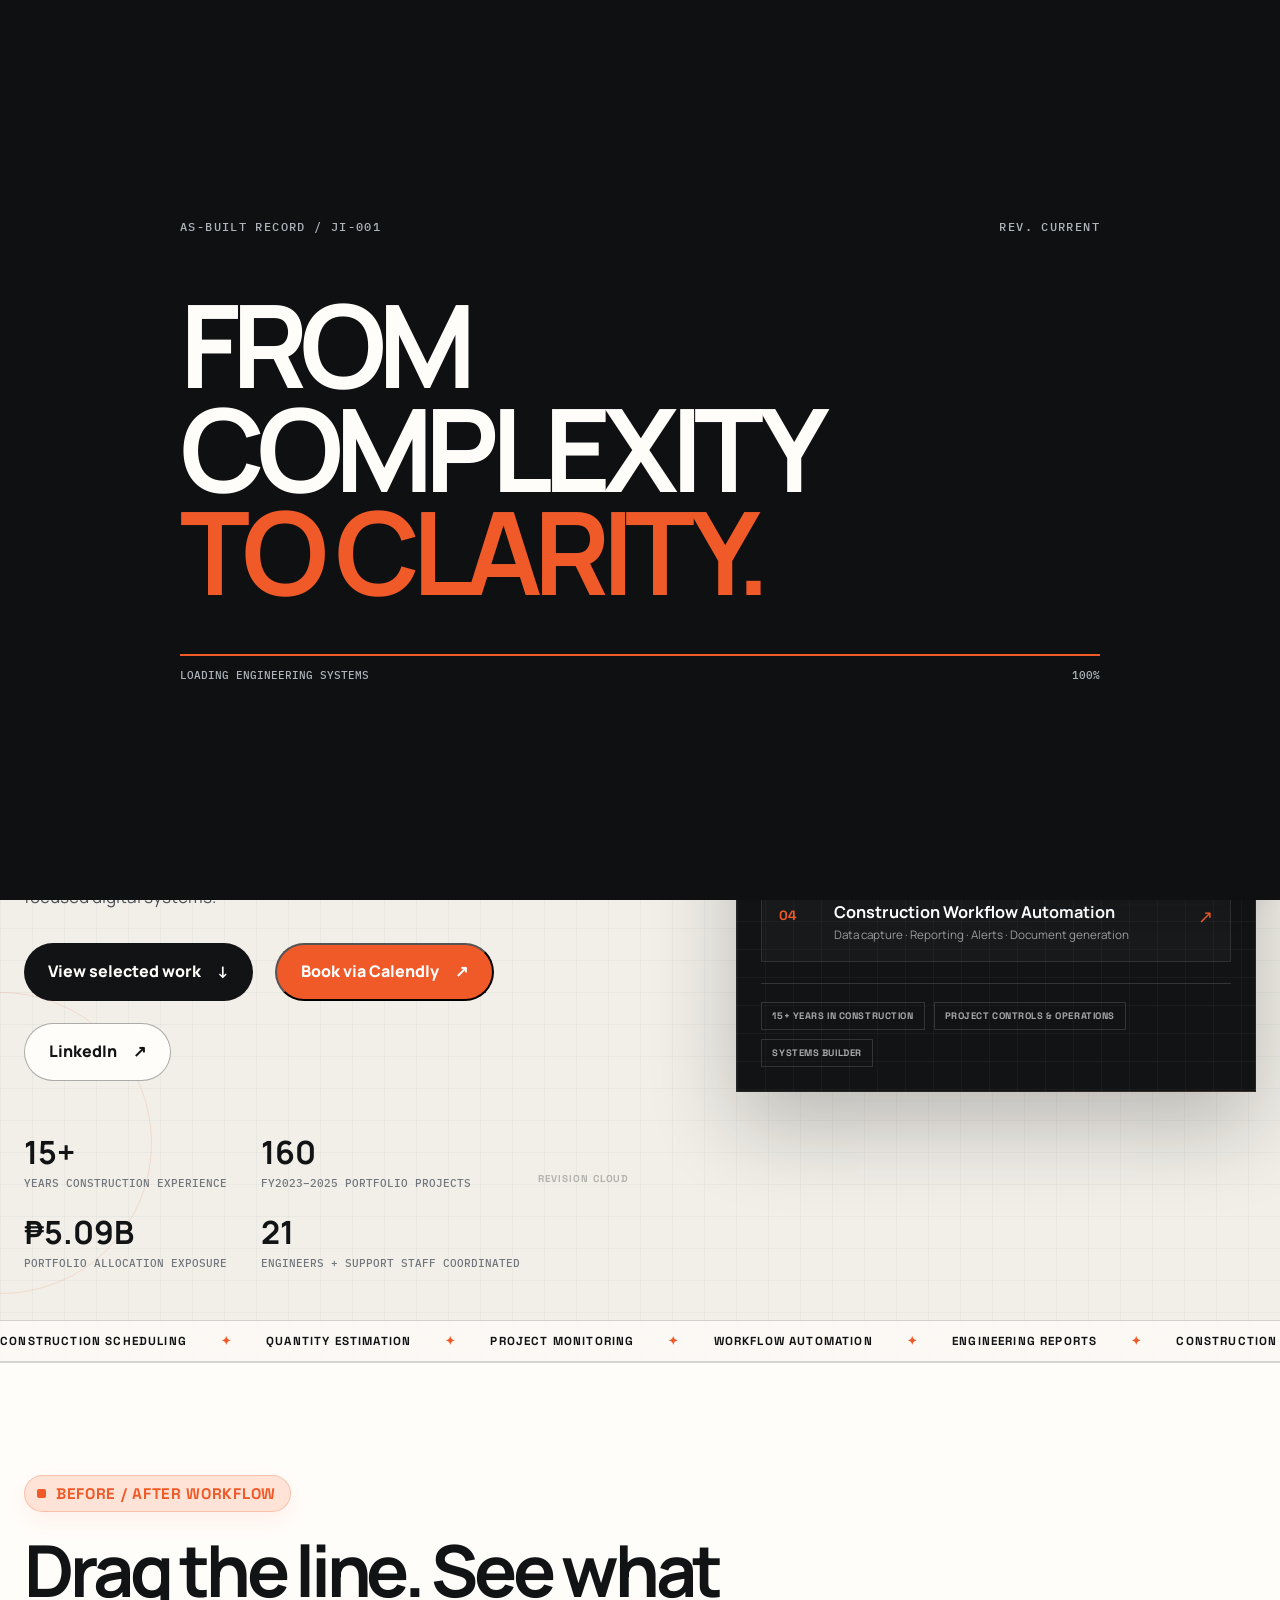
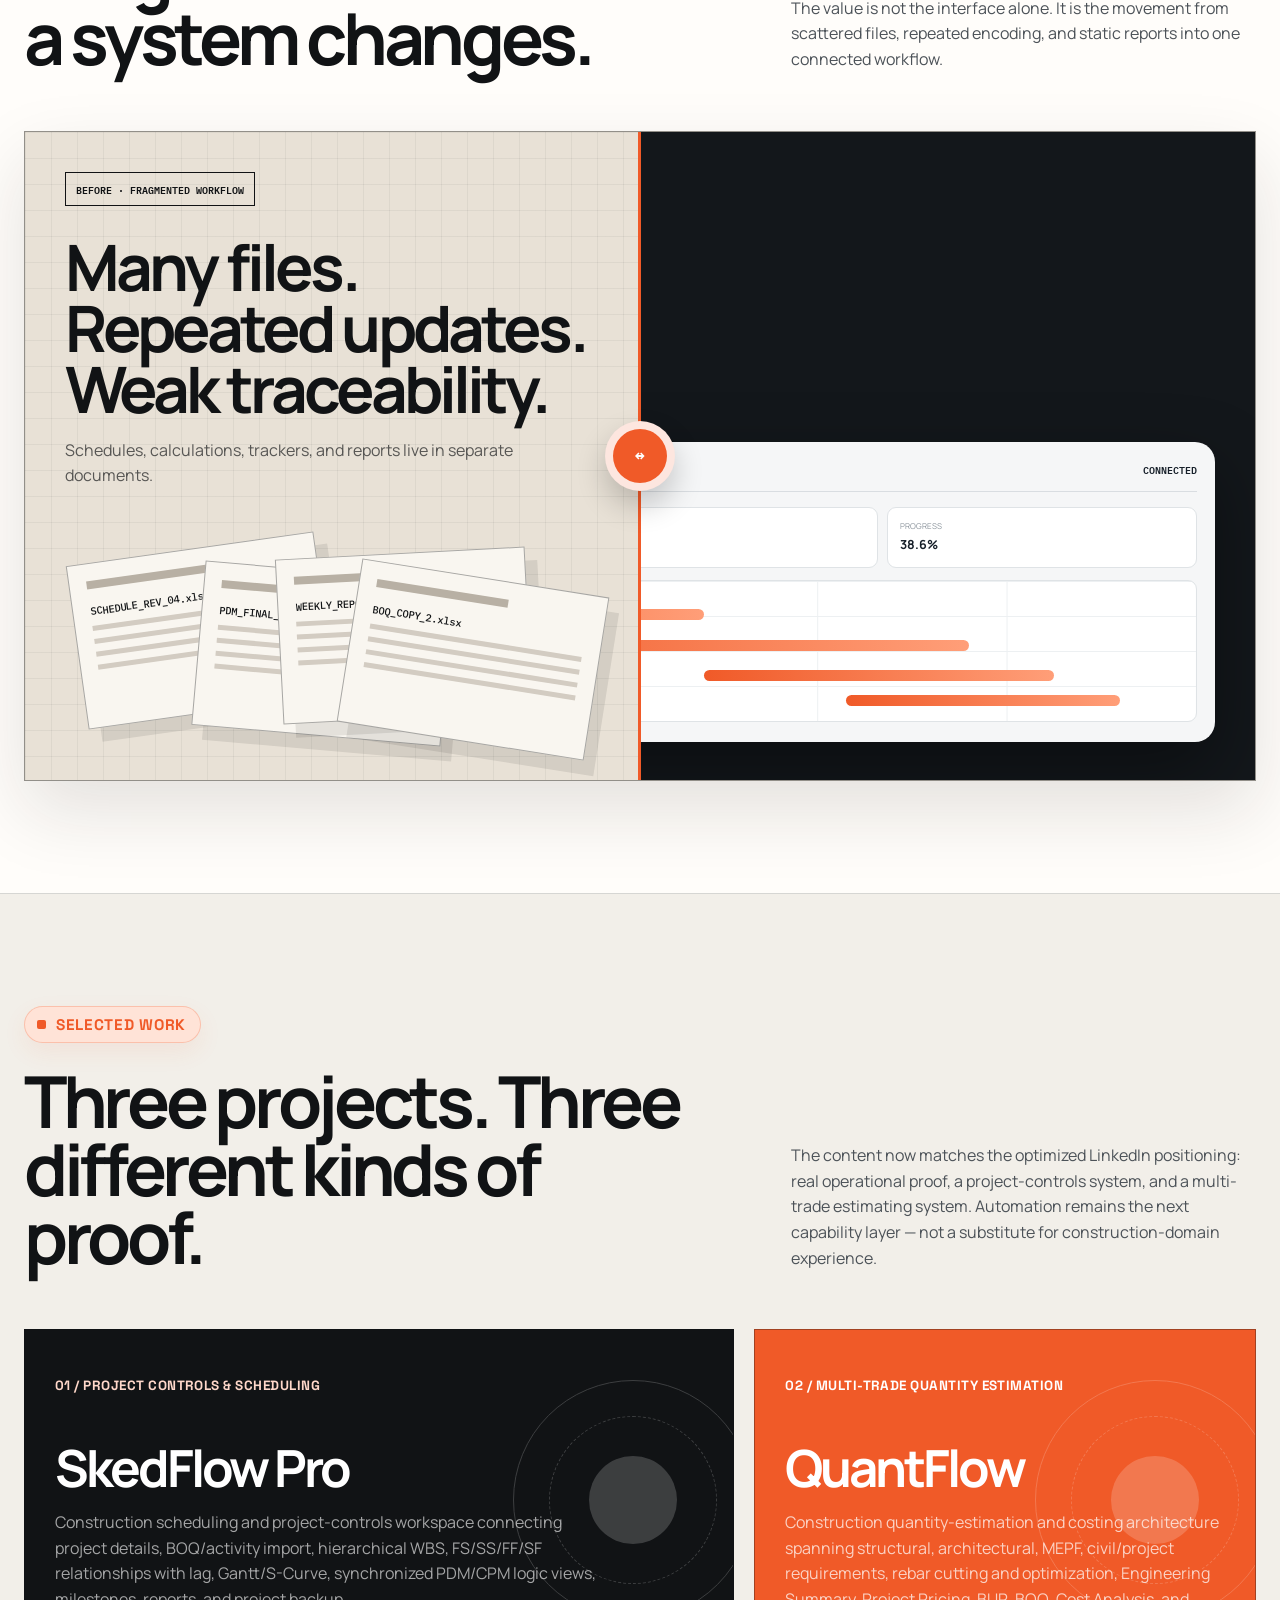
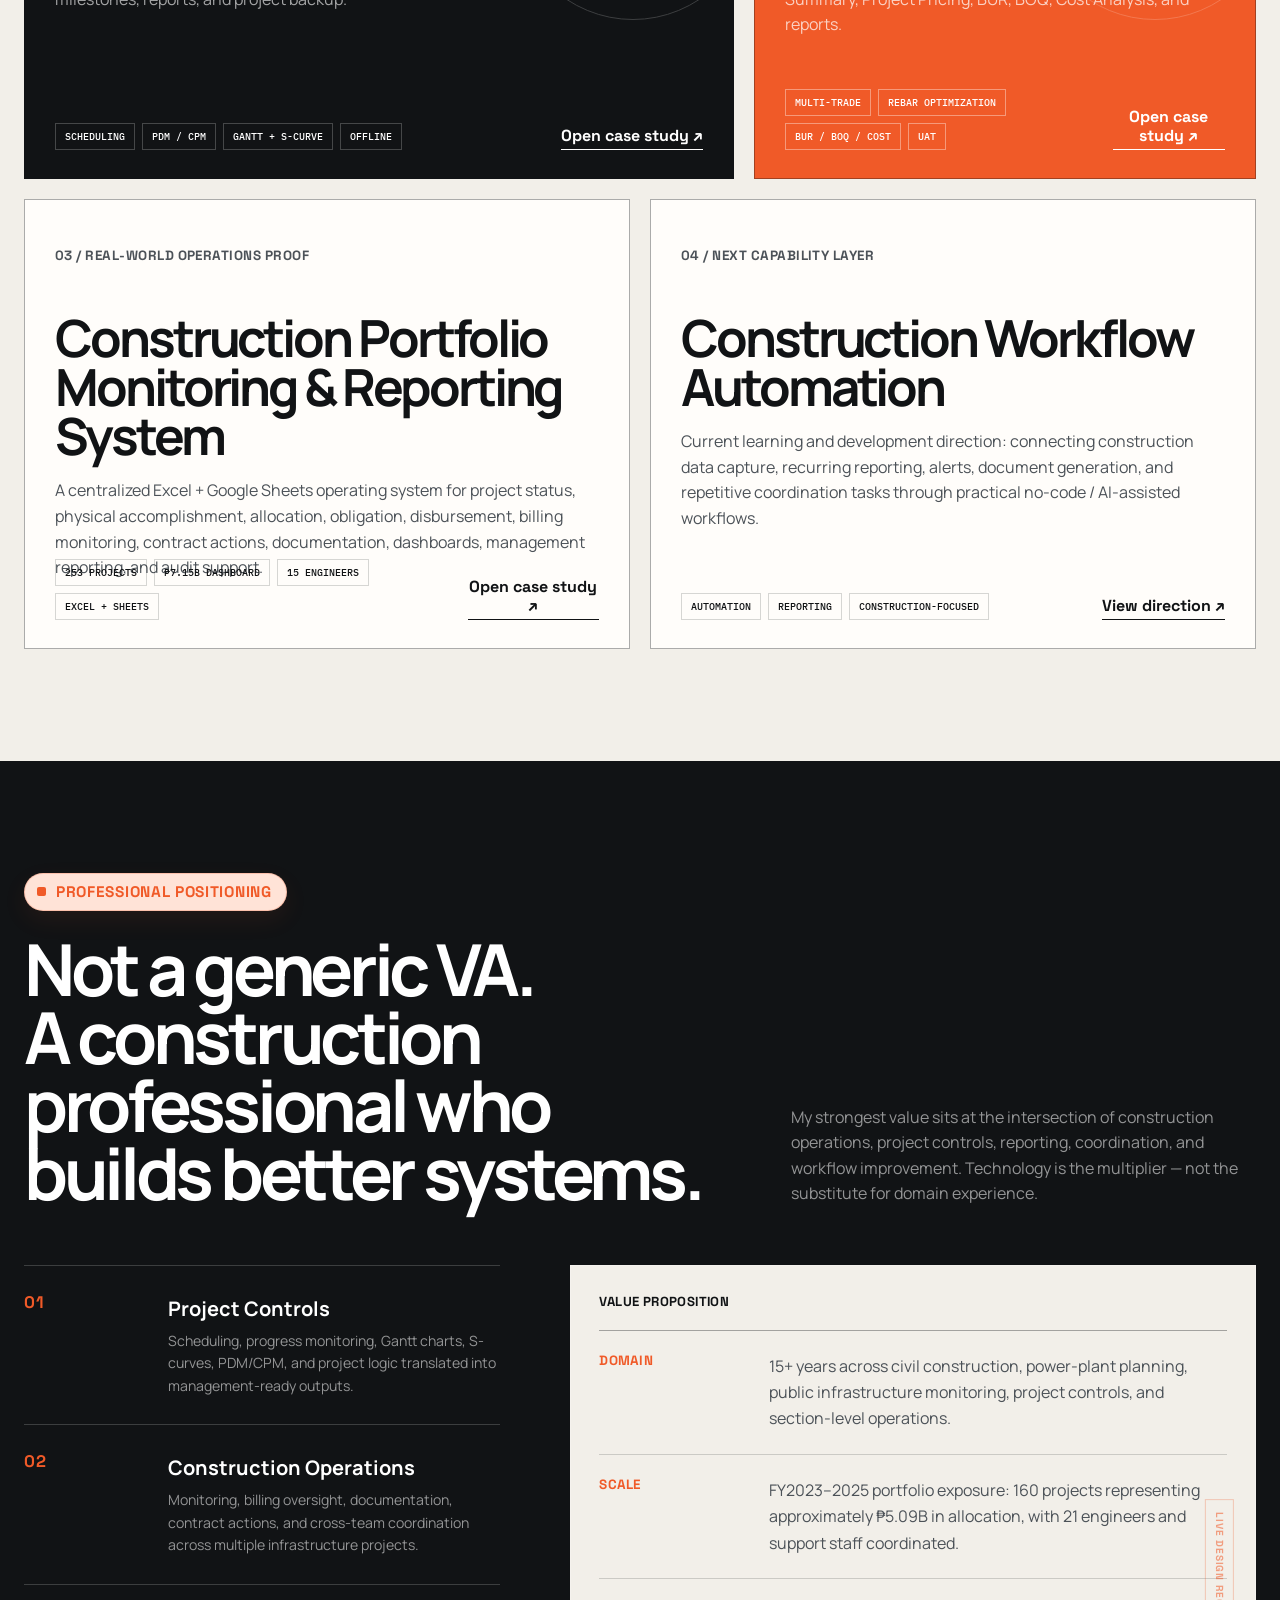
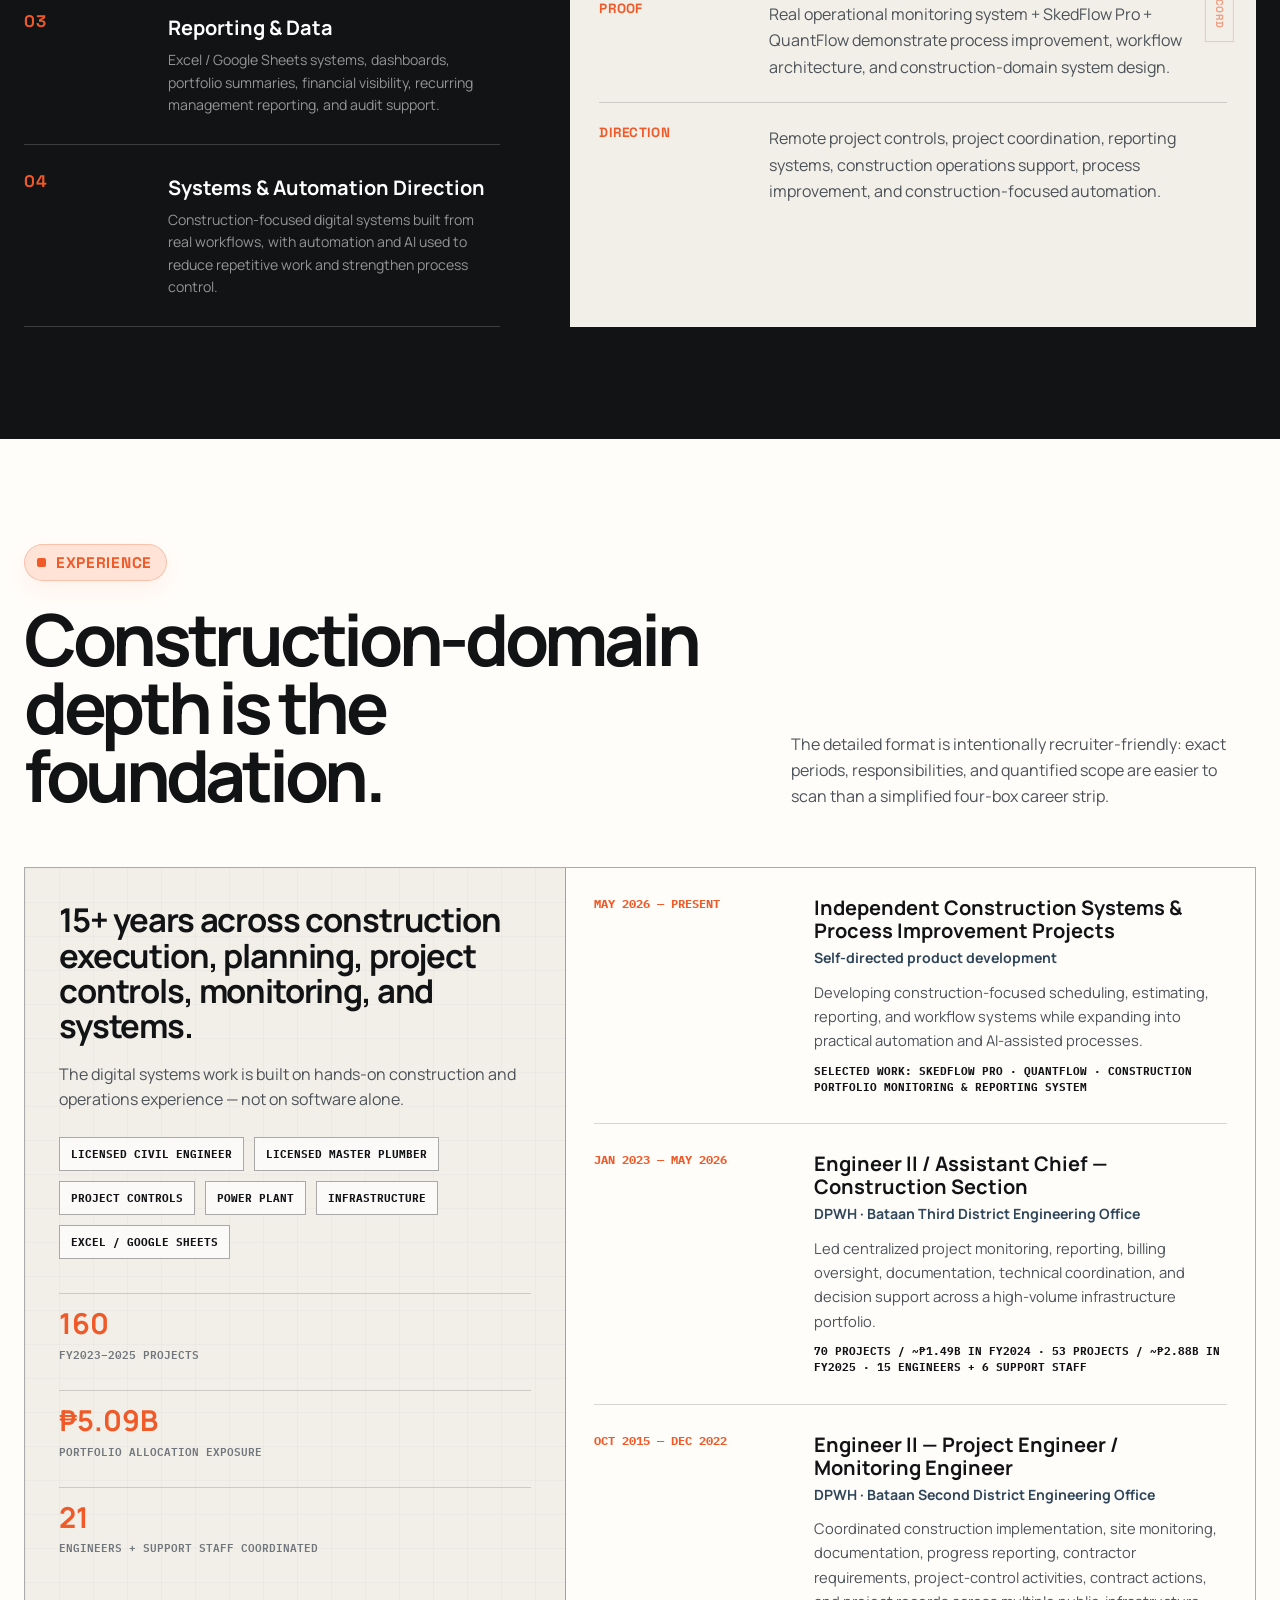
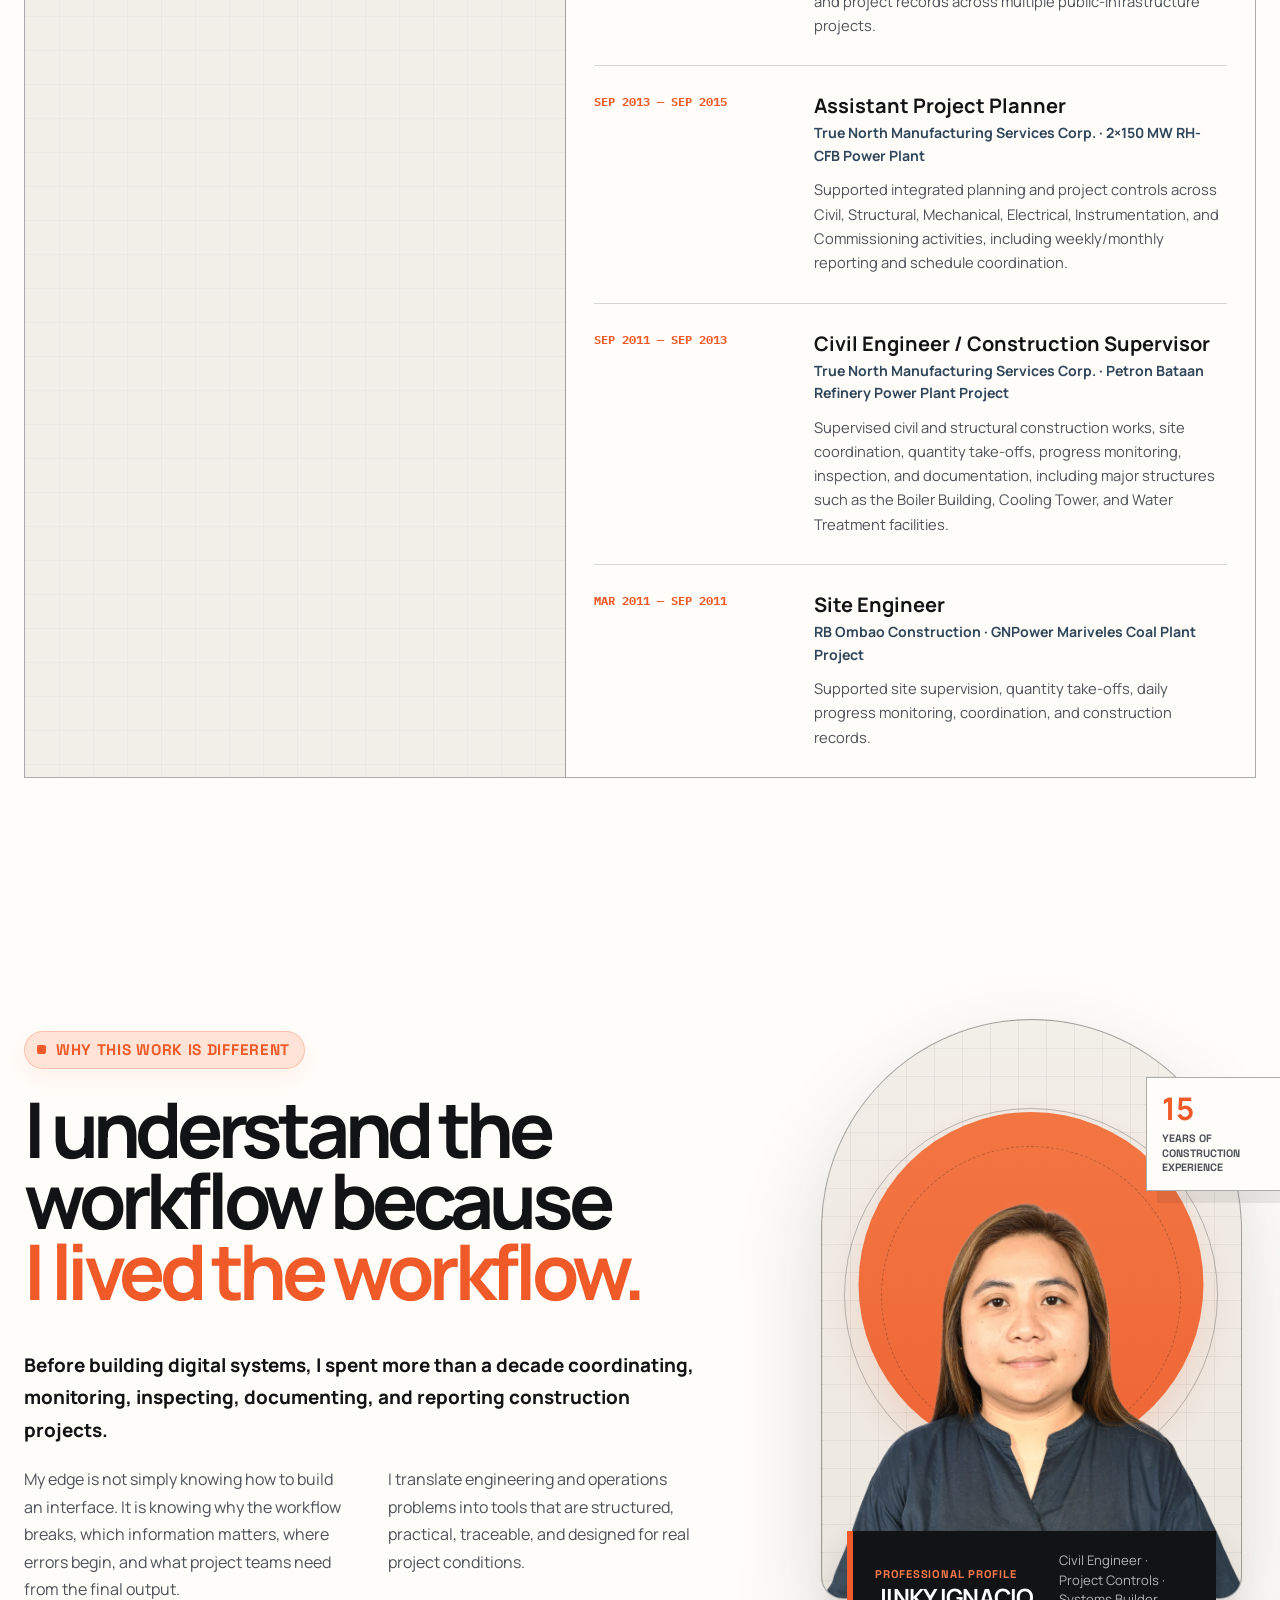
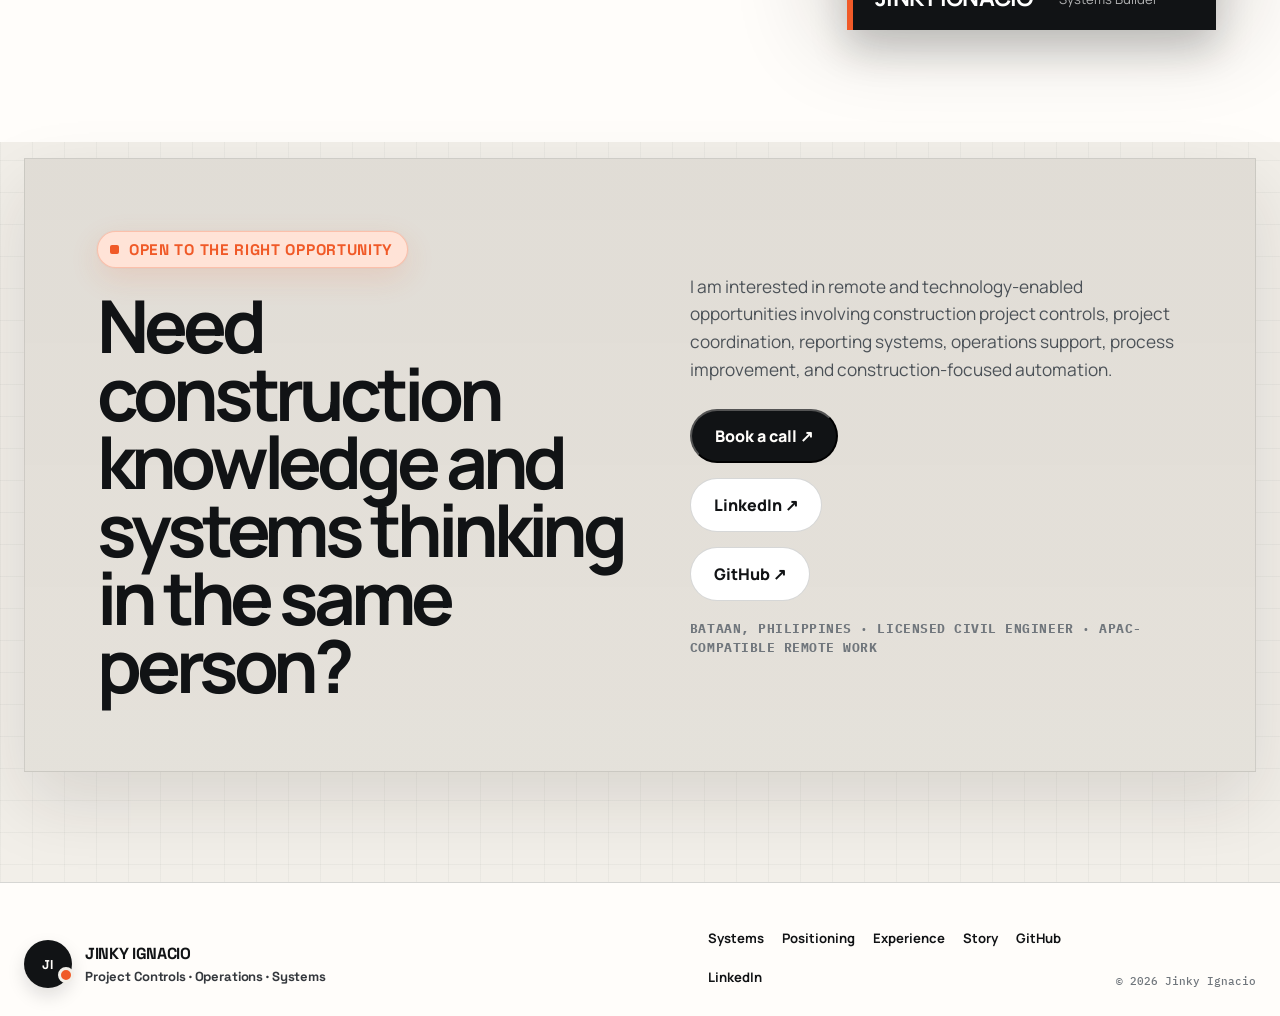
==== commit 7003f9f6: "Add files via upload" ====
--- a/index.html
+++ b/index.html
@@ -23,7 +23,33 @@
     .systems-section{background:var(--paper)}.systems-grid{display:grid;grid-template-columns:repeat(12,1fr);gap:20px}.system-card{position:relative;min-height:450px;padding:30px;overflow:hidden;background:var(--white);border:1px solid var(--line2);transition:transform .2s,box-shadow .2s}.system-card:hover{transform:translateY(-5px);box-shadow:var(--shadow)}.system-card.large{grid-column:span 7}.system-card.medium{grid-column:span 5}.system-card.half{grid-column:span 6}.system-no{color:var(--orange);font:800 .84rem/1.25 "Space Grotesk",sans-serif;letter-spacing:.035em;text-transform:uppercase}.system-card h3{max-width:540px;margin-top:48px;font-size:clamp(2.5rem,4vw,4.2rem);line-height:.96;letter-spacing:-.06em}.system-card p{max-width:560px;margin-top:18px;color:var(--ink2)}.card-foot{position:absolute;left:30px;right:30px;bottom:28px;display:flex;align-items:end;justify-content:space-between;gap:20px}.tags{display:flex;gap:7px;flex-wrap:wrap}.tags span{padding:6px 9px;border:1px solid var(--line);font:500 .61rem "IBM Plex Mono",monospace;text-transform:uppercase}.open-link{font-weight:800;border-bottom:1px solid var(--ink)}.system-card.orange{background:var(--orange);color:white}.system-card.orange p{color:rgba(255,255,255,.72)}.system-card.orange .tags span{border-color:rgba(255,255,255,.38)}.system-card.orange .open-link{border-color:white}.system-card.black{color:white;background:#111315}.system-card.black p{color:rgba(255,255,255,.62)}.system-card.black .tags span{border-color:rgba(255,255,255,.22)}.system-card.black .open-link{border-color:white}.system-card.black .system-no{color:#ffd8ca}.system-card.orange .system-no{color:white}.mini-diagram{position:absolute;right:-20px;top:50px;width:240px;height:240px;border:1px solid currentColor;border-radius:50%;opacity:.18}.mini-diagram::before,.mini-diagram::after{content:"";position:absolute;inset:35px;border:1px dashed currentColor;border-radius:50%}.mini-diagram::after{inset:75px;background:currentColor}
     .proof-section{background:#111315;color:white}.proof-section .section-head>p{color:rgba(255,255,255,.55)}.proof-grid{display:grid;grid-template-columns:.82fr 1.18fr;gap:70px}.proof-list{border-top:1px solid rgba(255,255,255,.18)}.proof-item{display:grid;grid-template-columns:120px 1fr;gap:24px;padding:27px 0;border-bottom:1px solid rgba(255,255,255,.18)}.proof-item span{color:var(--orange);font:850 1.05rem/1.1 "Space Grotesk",sans-serif;letter-spacing:.04em}.proof-item h3{font-size:1.25rem}.proof-item p{margin-top:5px;color:rgba(255,255,255,.55);font-size:.88rem}.decision-log{padding:28px;background:#f2efe9;border:1px solid rgba(255,255,255,.2);color:var(--ink)}.decision-log-head{display:flex;justify-content:flex-start;gap:20px;padding-bottom:20px;border-bottom:1px solid var(--line2);font:800 .82rem/1.2 "Space Grotesk",sans-serif;letter-spacing:.03em;text-transform:uppercase}.decision-row{display:grid;grid-template-columns:120px 1fr;gap:20px;padding:22px 0;border-bottom:1px solid var(--line)}.decision-row:last-child{border-bottom:0}.decision-row strong{color:var(--orange);font:800 .84rem/1.25 "Space Grotesk",sans-serif;letter-spacing:.02em;text-transform:uppercase}.decision-row p{color:var(--ink2);font-size:1rem;line-height:1.65}
     .story-section{background:var(--white)}.story-grid{display:grid;grid-template-columns:.9fr 1.1fr;gap:100px}.story-title h2{font-size:clamp(3.2rem,5.7vw,5.8rem);line-height:.95;letter-spacing:-.065em}.story-title h2 span{display:block;color:var(--orange)}.story-copy p{margin-bottom:20px;color:var(--ink2)}.story-copy .lead{color:var(--ink);font-size:1.18rem;font-weight:650}.timeline{margin-top:42px;border-top:1px solid var(--line2)}.timeline-item{display:grid;grid-template-columns:135px 1fr;gap:25px;padding:25px 0;border-bottom:1px solid var(--line)}.timeline-item strong{color:var(--orange);font:800 .88rem/1.3 "Space Grotesk",sans-serif;letter-spacing:.01em}.timeline-item h3{font-size:1.28rem;font-weight:800}.timeline-item p{margin:7px 0 0;font-size:.96rem;line-height:1.6}
-    .contact-section{padding:0 0 90px;background:var(--white)}.contact-panel{padding:clamp(42px,7vw,90px);display:grid;grid-template-columns:1.2fr .8fr;gap:80px;color:white;background:var(--orange)}.contact-panel h2{font-size:clamp(3.2rem,5.7vw,5.8rem);line-height:.95;letter-spacing:-.065em}.contact-eyebrow{color:var(--ink)!important;background:rgba(255,255,255,.94)!important;border-color:rgba(17,19,21,.16)!important;box-shadow:0 12px 28px rgba(17,19,21,.12)!important}.contact-side{align-self:end}.contact-side p{color:rgba(255,255,255,.75)}.button-light{margin-top:28px;color:var(--ink);background:white}
+    .contact-section{padding:16px 0 110px;background:transparent}
+    .contact-panel{padding:clamp(40px,6vw,72px);display:grid;grid-template-columns:1.05fr .95fr;gap:48px;background:linear-gradient(180deg,rgba(14,17,22,.04),rgba(14,17,22,.02)),var(--paper2);border:1px solid rgba(17,19,21,.1);box-shadow:var(--shadow)}
+    .contact-panel h2{font-size:clamp(3rem,5.7vw,5.6rem);line-height:.93;letter-spacing:-.07em;max-width:640px}
+    .contact-side{align-self:center}
+    .contact-side p{color:var(--ink2);font-size:1.08rem}
+    .contact-actions{display:flex;align-items:center;flex-wrap:wrap;flex-direction:row;gap:14px;margin-top:26px}
+    .contact-panel .button-light{margin-top:0;background:white;color:var(--ink);border:1px solid var(--line)}
+    .contact-panel .button-dark{background:var(--ink);color:var(--white)}
+    .contact-meta{margin-top:18px;color:var(--muted);font:700 .82rem/1.45 "IBM Plex Mono",monospace;text-transform:uppercase;letter-spacing:.04em}
+
+    .capability-section{padding:0 0 92px;background:transparent}
+    .capability-shell{padding:clamp(34px,4vw,50px);color:var(--white);background:radial-gradient(circle at 82% 14%,rgba(240,90,40,.18),transparent 24%),linear-gradient(rgba(255,255,255,.045) 1px,transparent 1px),linear-gradient(90deg,rgba(255,255,255,.045) 1px,transparent 1px),#0f1216;background-size:auto,28px 28px,28px 28px,auto;border:1px solid rgba(255,255,255,.08);box-shadow:0 26px 64px rgba(17,19,21,.22)}
+    .capability-head{display:grid;grid-template-columns:.95fr 1.05fr;gap:38px;align-items:end}
+    .capability-head h2{font-size:clamp(2.9rem,5vw,5rem);line-height:.94;letter-spacing:-.065em;max-width:680px}
+    .capability-head p{color:rgba(255,255,255,.72);font-size:1.04rem;max-width:580px;justify-self:end}
+    .capability-grid{margin-top:34px;display:grid;grid-template-columns:repeat(4,1fr);gap:18px}
+    .cap-card{min-height:240px;padding:22px 20px 20px;display:flex;flex-direction:column;justify-content:space-between;border:1px solid rgba(255,255,255,.12);background:rgba(255,255,255,.03);position:relative;overflow:hidden}
+    .cap-card::before{content:"";position:absolute;top:0;left:-40%;width:36%;height:2px;background:linear-gradient(90deg,transparent,var(--orange),transparent);animation:cardTrace 7s ease-in-out infinite;opacity:.9}
+    .cap-card:nth-child(2)::before{animation-delay:1.2s}.cap-card:nth-child(3)::before{animation-delay:2.4s}.cap-card:nth-child(4)::before{animation-delay:3.6s}
+    .cap-step{display:block;color:var(--orange);font:800 .76rem/1.2 "Space Grotesk",sans-serif;letter-spacing:.08em;text-transform:uppercase}
+    .cap-card h3{margin-top:16px;font-size:1.55rem;line-height:1.05;letter-spacing:-.03em}
+    .cap-card p{margin-top:12px;color:rgba(255,255,255,.74);font-size:.97rem;line-height:1.65}
+    .cap-tags{margin-top:18px;display:flex;flex-wrap:wrap;gap:8px}
+    .cap-tags span{padding:7px 10px;border:1px solid rgba(255,255,255,.14);font:750 .62rem "Space Grotesk",sans-serif;text-transform:uppercase;letter-spacing:.06em;color:rgba(255,255,255,.78)}
+    .cap-foot{margin-top:18px;color:rgba(255,255,255,.58);font:700 .62rem "IBM Plex Mono",monospace;text-transform:uppercase}
+    @media(max-width:1020px){.capability-head{grid-template-columns:1fr}.capability-head p{justify-self:start}.capability-grid{grid-template-columns:1fr 1fr}}
+    @media(max-width:600px){.capability-grid{grid-template-columns:1fr}.contact-panel{gap:32px}}
     footer{padding:45px 0 28px;background:var(--white);border-top:1px solid var(--line)}.footer-grid{display:grid;grid-template-columns:1.4fr .8fr auto;gap:40px;align-items:end}.footer-links{display:flex;gap:18px;flex-wrap:wrap;font-size:.82rem;font-weight:700}.copyright{color:var(--muted);font:500 .68rem "IBM Plex Mono",monospace;white-space:nowrap}
     .reveal{opacity:0;transform:translateY(28px);transition:opacity .75s,transform .75s;transition-delay:var(--delay,0ms)}.reveal.visible{opacity:1;transform:none}
     @media(max-width:1020px){.hero-grid,.section-head,.proof-grid,.story-grid,.contact-panel{grid-template-columns:1fr}.systems-grid{grid-template-columns:1fr}.system-card.large,.system-card.medium,.system-card.half{grid-column:auto}.title-block{max-width:760px;margin:auto}.contact-panel{gap:40px}.footer-grid{grid-template-columns:1fr 1fr}.copyright{grid-column:1/-1}}
@@ -1936,6 +1962,98 @@
       .booking-frame,.booking-frame-wrap,.booking-setup{min-height:calc(100vh - 250px);height:calc(100vh - 250px)}
     }
 
+  
+
+    /* ===== V13 FINAL USER-REQUESTED VISUAL FIXES ===== */
+
+    /* Portrait: restore the cleaner V12 proportions and keep badges off the face. */
+    .story-editorial{grid-template-columns:minmax(0,1.05fr) minmax(350px,.68fr);gap:clamp(58px,7vw,110px)}
+    .portrait-editorial{width:min(100%,455px)!important;padding:14px 14px 0!important;justify-self:end}
+    .portrait-arch{height:580px!important;border-radius:228px 228px 24px 24px!important}
+    .portrait-accent{width:345px!important;height:345px!important;top:92px!important}
+    .orbit-a{width:374px!important;height:374px!important;top:88px!important}
+    .orbit-b{width:300px!important;height:300px!important;top:126px!important}
+    .portrait-corporate{width:109%!important;bottom:-48px!important;filter:saturate(.92) contrast(1.02)!important}
+    .portrait-nameplate{margin:-68px 26px 0!important;padding:20px 22px!important;grid-template-columns:auto 1fr!important}
+    .portrait-nameplate strong{font-size:1.48rem!important}
+    .portrait-note{right:-38px!important;top:72px!important;width:148px!important;padding:15px!important;z-index:8!important}
+    .portrait-note b{font-size:1.95rem!important}
+
+    /* Experience / Capability Stack: full dark V12 "Proof of Thinking" visual language. */
+    .capability-v13{padding:100px 0 110px;background:#111315;color:#fff}
+    .capability-head-v13{display:grid;grid-template-columns:1.05fr .95fr;gap:64px;align-items:end;margin-bottom:52px}
+    .capability-head-v13 h2{font-size:clamp(3.2rem,5.8vw,5.9rem);line-height:.94;letter-spacing:-.065em;max-width:830px}
+    .capability-head-v13>p{color:rgba(255,255,255,.56);max-width:590px;font-size:1rem}
+    .capability-v13 .eyebrow{color:var(--orange);background:#ffe3d7;border-color:rgba(240,90,40,.3)}
+    .capability-proof-v13{display:grid;grid-template-columns:.82fr 1.18fr;gap:70px;align-items:start}
+    .capability-list-v13{border-top:1px solid rgba(255,255,255,.18)}
+    .capability-list-v13 article{display:grid;grid-template-columns:120px 1fr;gap:24px;padding:27px 0;border-bottom:1px solid rgba(255,255,255,.18)}
+    .capability-list-v13 article>span{color:var(--orange);font:850 1.05rem/1.1 "Space Grotesk",sans-serif;letter-spacing:.04em}
+    .capability-list-v13 h3{font-size:1.28rem;line-height:1.15}
+    .capability-list-v13 p{margin-top:6px;color:rgba(255,255,255,.56);font-size:.9rem;line-height:1.65}
+    .capability-record-v13{position:relative;overflow:hidden;padding:28px;background:var(--paper);border:1px solid rgba(255,255,255,.2);color:var(--ink);box-shadow:0 28px 65px rgba(0,0,0,.18)}
+    .capability-record-v13::before{content:"LIVE CAREER RECORD";position:absolute;right:-40px;top:44%;padding:7px 12px;color:rgba(240,90,40,.55);border:1px solid rgba(240,90,40,.28);font:800 .64rem "Space Grotesk",sans-serif;letter-spacing:.08em;transform:rotate(90deg);text-transform:uppercase}
+    .cap-record-head{padding-bottom:20px;border-bottom:1px solid var(--line2);font:800 .82rem/1.2 "Space Grotesk",sans-serif;letter-spacing:.04em;text-transform:uppercase}
+    .cap-record-row{display:grid;grid-template-columns:130px 1fr;gap:22px;padding:23px 0;border-bottom:1px solid var(--line)}
+    .cap-record-row strong{color:var(--orange);font:800 .84rem/1.3 "Space Grotesk",sans-serif;letter-spacing:.03em}
+    .cap-record-row p{color:var(--ink2);font-size:1rem;line-height:1.65}
+    .cap-record-footer{display:grid;grid-template-columns:1fr auto 1fr;gap:14px;align-items:center;padding-top:22px;color:var(--ink);font:800 .65rem "IBM Plex Mono",monospace;letter-spacing:.05em;text-transform:uppercase}
+    .cap-record-footer span:nth-child(2){color:var(--orange);font-size:1.15rem;text-align:center}
+
+    /* Make the opportunity badge noticeably "shine" while staying premium. */
+    .contact-panel .eyebrow{box-shadow:0 10px 30px rgba(240,90,40,.14),0 0 0 1px rgba(240,90,40,.04);animation:opportunityGlow 3.4s ease-in-out infinite}
+    .contact-panel .eyebrow::after{width:30%;background:linear-gradient(90deg,transparent,rgba(255,255,255,.96),transparent);animation:opportunitySweep 4.2s ease-in-out infinite}
+    @keyframes opportunityGlow{0%,100%{box-shadow:0 10px 30px rgba(240,90,40,.10),0 0 0 0 rgba(240,90,40,0)}50%{box-shadow:0 14px 36px rgba(240,90,40,.20),0 0 0 7px rgba(240,90,40,.045)}}
+    @keyframes opportunitySweep{0%,56%{left:-38%}78%,100%{left:132%}}
+
+    @media(max-width:1050px){
+      .capability-head-v13,.capability-proof-v13{grid-template-columns:1fr}
+      .portrait-editorial{justify-self:start}
+    }
+    @media(max-width:700px){
+      .portrait-editorial{width:100%!important;padding:0!important}
+      .portrait-arch{height:535px!important}
+      .portrait-corporate{width:112%!important}
+      .portrait-note{right:8px!important;top:74px!important}
+      .portrait-nameplate{margin:-58px 18px 0!important;grid-template-columns:1fr!important}
+      .capability-v13{padding:78px 0}
+      .capability-head-v13 h2{font-size:clamp(2.7rem,12vw,4rem)}
+      .capability-list-v13 article,.cap-record-row{grid-template-columns:1fr;gap:8px}
+      .cap-record-footer{grid-template-columns:1fr;text-align:left}
+      .cap-record-footer span:nth-child(2){display:none}
+    }
+
+
+    /* ===== V14 CONTENT ALIGNMENT / EXPERIENCE ===== */
+    .button-orange{color:white;background:var(--orange)}
+    .button-light{color:var(--ink);background:var(--white);border:1px solid var(--line2)}
+    .hero-actions .button{min-height:58px;padding:0 24px}
+    .hero-proof{flex-wrap:wrap;gap:26px 34px}
+    .hero-proof div{min-width:150px}
+    .console-project strong{font-size:1.02rem;line-height:1.18}
+
+    .experience-v14{padding:105px 0 115px;background:var(--white);color:var(--ink)}
+    .experience-grid-v14{display:grid;grid-template-columns:.88fr 1.12fr;border:1px solid var(--line2);background:rgba(255,255,255,.5)}
+    .experience-summary-v14{padding:34px;border-right:1px solid var(--line2);background:linear-gradient(rgba(17,19,21,.025) 1px,transparent 1px),linear-gradient(90deg,rgba(17,19,21,.025) 1px,transparent 1px),var(--paper);background-size:34px 34px}
+    .experience-summary-v14 h3{font-size:2.05rem;line-height:1.08;letter-spacing:-.035em;max-width:540px}
+    .experience-summary-v14>p{margin-top:18px;color:var(--ink2);max-width:520px}
+    .chips-v14{display:flex;flex-wrap:wrap;gap:10px;margin-top:24px}
+    .chips-v14 span{padding:9px 11px;border:1px solid var(--line2);background:rgba(255,255,255,.72);font:700 .68rem "IBM Plex Mono",monospace;text-transform:uppercase}
+    .experience-metrics-v14{display:grid;grid-template-columns:1fr;gap:12px;margin-top:34px}
+    .experience-metrics-v14 div{padding:15px 0;border-top:1px solid var(--line)}
+    .experience-metrics-v14 strong{display:block;color:var(--orange);font-size:1.8rem;line-height:1}
+    .experience-metrics-v14 span{display:block;margin-top:6px;color:var(--muted);font:600 .68rem "IBM Plex Mono",monospace;text-transform:uppercase}
+    .experience-timeline-v14{padding:0 28px;background:var(--white)}
+    .experience-timeline-v14 article{display:grid;grid-template-columns:190px 1fr;gap:30px;padding:28px 0;border-bottom:1px solid var(--line)}
+    .experience-timeline-v14 article:last-child{border-bottom:0}
+    .exp-date{color:var(--orange);font:800 .74rem "IBM Plex Mono",monospace;text-transform:uppercase}
+    .experience-timeline-v14 h3{font-size:1.25rem;line-height:1.15}
+    .experience-timeline-v14 article strong{display:block;margin-top:5px;color:#30465a;font-size:.88rem}
+    .experience-timeline-v14 article p{margin-top:10px;color:var(--ink2);font-size:.92rem;line-height:1.65}
+    .experience-timeline-v14 article em{display:block;margin-top:10px;color:var(--ink);font:700 .68rem/1.5 "IBM Plex Mono",monospace;text-transform:uppercase;font-style:normal}
+    @media(max-width:1050px){.experience-grid-v14{grid-template-columns:1fr}.experience-summary-v14{border-right:0;border-bottom:1px solid var(--line2)}}
+    @media(max-width:720px){.experience-v14{padding:78px 0}.experience-summary-v14{padding:24px}.experience-timeline-v14{padding:0 20px}.experience-timeline-v14 article{grid-template-columns:1fr;gap:8px}.hero-actions .button{width:100%}.hero-proof div{min-width:120px}}
+
   </style>
 </head>
 <body class="locked">
@@ -1950,9 +2068,9 @@
 
   <header class="site-header">
     <div class="container nav">
-      <a class="brand" href="#top"><span class="brand-mark">JI</span><span class="brand-copy"><strong>JINKY IGNACIO</strong><small>Civil Engineer · Systems Builder</small></span></a>
+      <a class="brand" href="#top"><span class="brand-mark">JI</span><span class="brand-copy"><strong>JINKY IGNACIO</strong><small>Project Controls · Operations · Systems</small></span></a>
       <button class="menu-toggle" type="button" aria-label="Toggle navigation" aria-expanded="false"><span></span><span></span></button>
-      <nav class="nav-links"><a href="#transformation">Transformation</a><a href="#systems">Systems</a><a href="#proof">Proof</a><a href="#story">Story</a><button class="nav-cta booking-trigger" type="button">Book a call</button></nav>
+      <nav class="nav-links"><a href="#transformation">Transformation</a><a href="#systems">Systems</a><a href="#proof">Positioning</a><a href="#experience">Experience</a><a href="#story">Story</a><button class="nav-cta booking-trigger" type="button">Book a call</button></nav>
     </div>
   </header>
 
@@ -1963,12 +2081,18 @@
         <div class="reveal">
           <p class="eyebrow">As-Built Digital Engineering Portfolio</p>
           <h1>I spent 15 years inside construction workflows.<span>Now I redesign them.</span></h1>
-          <p class="hero-lead">I turn recurring problems in scheduling, estimating, monitoring, reporting, and operations into practical digital systems.</p>
+          <p class="hero-lead">Construction Project Controls &amp; Operations Specialist — combining 15+ years of civil engineering, project coordination, scheduling, reporting, contract administration, and process improvement with practical construction-focused digital systems.</p>
           <div class="hero-actions">
-            <button class="button button-dark booking-trigger" type="button">Book a conversation <span>↗</span></button>
-            <a class="text-link" href="#systems">View selected work <span>→</span></a>
+            <a class="button button-dark" href="#systems">View selected work <span>↓</span></a>
+            <button class="button button-orange booking-trigger" type="button">Book via Calendly <span>↗</span></button>
+            <a class="button button-light" href="https://www.linkedin.com/in/jinky-ignacio/" target="_blank" rel="noreferrer">LinkedIn <span>↗</span></a>
           </div>
-          <div class="hero-proof"><div><strong>15</strong><span>Years in construction</span></div><div><strong>70+</strong><span>Projects monitored</span></div><div><strong>4+</strong><span>Systems created</span></div></div>
+          <div class="hero-proof">
+            <div><strong>15+</strong><span>Years construction experience</span></div>
+            <div><strong>160</strong><span>FY2023–2025 portfolio projects</span></div>
+            <div><strong>₱5.09B</strong><span>Portfolio allocation exposure</span></div>
+            <div><strong>21</strong><span>Engineers + support staff coordinated</span></div>
+          </div>
         </div>
 
         <div class="work-console reveal" data-delay="120">
@@ -1992,7 +2116,7 @@
               <div>
                 <small>Construction Planning</small>
                 <strong>SkedFlow Pro</strong>
-                <p>Scheduling · PDM · Critical path · Reports</p>
+                <p>BOQ import · FS/SS/FF/SF + lag · Gantt/S-Curve · PDM/CPM · Reports</p>
               </div>
               <em>↗</em>
             </button>
@@ -2002,7 +2126,7 @@
               <div>
                 <small>Quantity Estimation</small>
                 <strong>QuantFlow</strong>
-                <p>Concrete · Rebar · BOQ · Cost analysis</p>
+                <p>Multi-trade quantities · Rebar optimization · BUR/BOQ · Cost analysis</p>
               </div>
               <em>↗</em>
             </button>
@@ -2011,26 +2135,26 @@
               <span class="console-no">03</span>
               <div>
                 <small>Project Controls</small>
-                <strong>Monitoring Systems</strong>
-                <p>Progress · Validation · Dashboards · Reports</p>
+                <strong>Construction Portfolio Monitoring &amp; Reporting System</strong>
+                <p>253 projects · ₱7.15B dashboard · Billing · Audit reporting</p>
               </div>
               <em>↗</em>
             </button>
 
-            <button class="console-project" type="button" data-open-project="brainymom">
+            <button class="console-project" type="button" data-open-project="automation">
               <span class="console-no">04</span>
               <div>
-                <small>Digital Operations</small>
-                <strong>BrainyMom OS</strong>
-                <p>Planning · AI prompts · Assets · Automation</p>
+                <small>Next Capability Layer</small>
+                <strong>Construction Workflow Automation</strong>
+                <p>Data capture · Reporting · Alerts · Document generation</p>
               </div>
               <em>↗</em>
             </button>
           </div>
 
           <div class="console-footer">
-            <span>15 years in construction</span>
-            <span>Project Engineer</span>
+            <span>15+ years in construction</span>
+            <span>Project Controls &amp; Operations</span>
             <span>Systems Builder</span>
           </div>
         </div>
@@ -2073,38 +2197,93 @@
 
     <section class="systems-section section-space" id="systems">
       <div class="container">
-        <div class="section-head reveal"><div><p class="eyebrow">Systems Built</p><h2>Real problems turned into working product concepts.</h2></div><p>Each project starts with the workflow, not the technology. The interface is only the visible part of a deeper operating logic.</p></div>
+        <div class="section-head reveal"><div><p class="eyebrow">Selected Work</p><h2>Three projects. Three different kinds of proof.</h2></div><p>The content now matches the optimized LinkedIn positioning: real operational proof, a project-controls system, and a multi-trade estimating system. Automation remains the next capability layer — not a substitute for construction-domain experience.</p></div>
         <div class="systems-grid">
-          <article class="system-card large black reveal"><p class="system-no">01 / Construction Planning</p><h3>SkedFlow Pro</h3><p>Activity register, predecessor logic, PDM network, critical path, weighted progress, BOQ import, Gantt output, and formal reporting.</p><div class="mini-diagram"></div><div class="card-foot"><div class="tags"><span>Scheduling</span><span>PDM</span><span>Reports</span></div><button class="open-link project-trigger" type="button" data-project="skedflow">Open case study ↗</button></div></article>
-          <article class="system-card medium orange reveal" data-delay="80"><p class="system-no">02 / Quantity Estimation</p><h3>QuantFlow</h3><p>Concrete and reinforcement quantities, rebar logic, cutting lists, optimization, BOQ, cost analysis, and engineering summaries.</p><div class="mini-diagram"></div><div class="card-foot"><div class="tags"><span>Estimating</span><span>Rebar</span><span>BOQ</span></div><button class="open-link project-trigger" type="button" data-project="quantflow">Open case study ↗</button></div></article>
-          <article class="system-card half reveal"><p class="system-no">03 / Project Controls</p><h3>Monitoring Systems</h3><p>Dashboards, progress validation, document tracking, management visibility, and structured reporting for multiple projects.</p><div class="card-foot"><div class="tags"><span>Dashboard</span><span>Validation</span><span>Tracking</span></div><button class="open-link project-trigger" type="button" data-project="monitoring">Open project ↗</button></div></article>
-          <article class="system-card half reveal" data-delay="80"><p class="system-no">04 / Digital Operations</p><h3>BrainyMom OS</h3><p>Brand rules, prompt libraries, content planning, asset management, production status, and automation architecture in one operating system.</p><div class="card-foot"><div class="tags"><span>Operations</span><span>AI</span><span>Automation</span></div><button class="open-link project-trigger" type="button" data-project="brainymom">Open project ↗</button></div></article>
+          <article class="system-card large black reveal">
+            <p class="system-no">01 / Project Controls &amp; Scheduling</p>
+            <h3>SkedFlow Pro</h3>
+            <p>Construction scheduling and project-controls workspace connecting project details, BOQ/activity import, hierarchical WBS, FS/SS/FF/SF relationships with lag, Gantt/S-Curve, synchronized PDM/CPM logic views, milestones, reports, and project backup.</p>
+            <div class="mini-diagram"></div>
+            <div class="card-foot"><div class="tags"><span>Scheduling</span><span>PDM / CPM</span><span>Gantt + S-Curve</span><span>Offline</span></div><button class="open-link project-trigger" type="button" data-project="skedflow">Open case study ↗</button></div>
+          </article>
+          <article class="system-card medium orange reveal" data-delay="80">
+            <p class="system-no">02 / Multi-Trade Quantity Estimation</p>
+            <h3>QuantFlow</h3>
+            <p>Construction quantity-estimation and costing architecture spanning structural, architectural, MEPF, civil/project requirements, rebar cutting and optimization, Engineering Summary, Project Pricing, BUR, BOQ, Cost Analysis, and reports.</p>
+            <div class="mini-diagram"></div>
+            <div class="card-foot"><div class="tags"><span>Multi-Trade</span><span>Rebar Optimization</span><span>BUR / BOQ / Cost</span><span>UAT</span></div><button class="open-link project-trigger" type="button" data-project="quantflow">Open case study ↗</button></div>
+          </article>
+          <article class="system-card half reveal">
+            <p class="system-no">03 / Real-World Operations Proof</p>
+            <h3>Construction Portfolio Monitoring &amp; Reporting System</h3>
+            <p>A centralized Excel + Google Sheets operating system for project status, physical accomplishment, allocation, obligation, disbursement, billing monitoring, contract actions, documentation, dashboards, management reporting, and audit support.</p>
+            <div class="card-foot"><div class="tags"><span>253 Projects</span><span>₱7.15B Dashboard</span><span>15 Engineers</span><span>Excel + Sheets</span></div><button class="open-link project-trigger" type="button" data-project="monitoring">Open case study ↗</button></div>
+          </article>
+          <article class="system-card half reveal" data-delay="80">
+            <p class="system-no">04 / Next Capability Layer</p>
+            <h3>Construction Workflow Automation</h3>
+            <p>Current learning and development direction: connecting construction data capture, recurring reporting, alerts, document generation, and repetitive coordination tasks through practical no-code / AI-assisted workflows.</p>
+            <div class="card-foot"><div class="tags"><span>Automation</span><span>Reporting</span><span>Construction-Focused</span></div><button class="open-link project-trigger" type="button" data-project="automation">View direction ↗</button></div>
+          </article>
         </div>
       </div>
     </section>
 
     <section class="proof-section section-space" id="proof">
       <div class="container">
-        <div class="section-head reveal"><div><p class="eyebrow">Proof of Thinking</p><h2>The work behind the interface.</h2></div><p>A polished screen is not enough. The real proof is how the workflow was understood, structured, controlled, and converted into repeatable outputs.</p></div>
+        <div class="section-head reveal">
+          <div><p class="eyebrow">Professional Positioning</p><h2>Not a generic VA.<br>A construction professional who builds better systems.</h2></div>
+          <p>My strongest value sits at the intersection of construction operations, project controls, reporting, coordination, and workflow improvement. Technology is the multiplier — not the substitute for domain experience.</p>
+        </div>
         <div class="proof-grid">
           <div class="proof-list reveal">
-            <article class="proof-item"><span>01</span><div><h3>Find the friction</h3><p>Identify repeated encoding, disconnected files, unclear ownership, and weak controls.</p></div></article>
-            <article class="proof-item"><span>02</span><div><h3>Map the source of truth</h3><p>Define the information that must drive dates, quantities, logic, dashboards, and reports.</p></div></article>
-            <article class="proof-item"><span>03</span><div><h3>Design the operating logic</h3><p>Translate field rules, project requirements, relationships, validations, and outputs into a system.</p></div></article>
-            <article class="proof-item"><span>04</span><div><h3>Test against reality</h3><p>Refine the system around actual use, actual constraints, and the way project teams work.</p></div></article>
+            <article class="proof-item"><span>01</span><div><h3>Project Controls</h3><p>Scheduling, progress monitoring, Gantt charts, S-curves, PDM/CPM, and project logic translated into management-ready outputs.</p></div></article>
+            <article class="proof-item"><span>02</span><div><h3>Construction Operations</h3><p>Monitoring, billing oversight, documentation, contract actions, and cross-team coordination across multiple infrastructure projects.</p></div></article>
+            <article class="proof-item"><span>03</span><div><h3>Reporting &amp; Data</h3><p>Excel / Google Sheets systems, dashboards, portfolio summaries, financial visibility, recurring management reporting, and audit support.</p></div></article>
+            <article class="proof-item"><span>04</span><div><h3>Systems &amp; Automation Direction</h3><p>Construction-focused digital systems built from real workflows, with automation and AI used to reduce repetitive work and strengthen process control.</p></div></article>
           </div>
           <div class="decision-log reveal" data-delay="100">
-            <div class="decision-log-head"><span>Design Decision Log</span></div>
-            <div class="decision-row"><strong>Decision 01</strong><p>Activity data should be encoded once and reused across the Gantt, PDM, progress, and reports.</p></div>
-            <div class="decision-row"><strong>Decision 02</strong><p>Project dates and relationship logic should control schedule outputs instead of manual visual editing.</p></div>
-            <div class="decision-row"><strong>Decision 03</strong><p>Engineering assumptions should remain visible and traceable instead of being hidden inside formulas.</p></div>
-            <div class="decision-row"><strong>Decision 04</strong><p>Formal reports must come from saved project data so printed outputs match the working system.</p></div>
+            <div class="decision-log-head"><span>Value Proposition</span></div>
+            <div class="decision-row"><strong>Domain</strong><p>15+ years across civil construction, power-plant planning, public infrastructure monitoring, project controls, and section-level operations.</p></div>
+            <div class="decision-row"><strong>Scale</strong><p>FY2023–2025 portfolio exposure: 160 projects representing approximately ₱5.09B in allocation, with 21 engineers and support staff coordinated.</p></div>
+            <div class="decision-row"><strong>Proof</strong><p>Real operational monitoring system + SkedFlow Pro + QuantFlow demonstrate process improvement, workflow architecture, and construction-domain system design.</p></div>
+            <div class="decision-row"><strong>Direction</strong><p>Remote project controls, project coordination, reporting systems, construction operations support, process improvement, and construction-focused automation.</p></div>
           </div>
         </div>
       </div>
     </section>
 
-    
+    <section class="experience-v14" id="experience">
+      <div class="container">
+        <div class="section-head reveal">
+          <div><p class="eyebrow">Experience</p><h2>Construction-domain depth is the foundation.</h2></div>
+          <p>The detailed format is intentionally recruiter-friendly: exact periods, responsibilities, and quantified scope are easier to scan than a simplified four-box career strip.</p>
+        </div>
+        <div class="experience-grid-v14">
+          <aside class="experience-summary-v14 reveal">
+            <h3>15+ years across construction execution, planning, project controls, monitoring, and systems.</h3>
+            <p>The digital systems work is built on hands-on construction and operations experience — not on software alone.</p>
+            <div class="chips-v14">
+              <span>Licensed Civil Engineer</span><span>Licensed Master Plumber</span><span>Project Controls</span><span>Power Plant</span><span>Infrastructure</span><span>Excel / Google Sheets</span>
+            </div>
+            <div class="experience-metrics-v14">
+              <div><strong>160</strong><span>FY2023–2025 projects</span></div>
+              <div><strong>₱5.09B</strong><span>portfolio allocation exposure</span></div>
+              <div><strong>21</strong><span>engineers + support staff coordinated</span></div>
+            </div>
+          </aside>
+          <div class="experience-timeline-v14 reveal">
+            <article><div class="exp-date">MAY 2026 — PRESENT</div><div><h3>Independent Construction Systems &amp; Process Improvement Projects</h3><strong>Self-directed product development</strong><p>Developing construction-focused scheduling, estimating, reporting, and workflow systems while expanding into practical automation and AI-assisted processes.</p><em>Selected work: SkedFlow Pro · QuantFlow · Construction Portfolio Monitoring &amp; Reporting System</em></div></article>
+            <article><div class="exp-date">JAN 2023 — MAY 2026</div><div><h3>Engineer II / Assistant Chief — Construction Section</h3><strong>DPWH · Bataan Third District Engineering Office</strong><p>Led centralized project monitoring, reporting, billing oversight, documentation, technical coordination, and decision support across a high-volume infrastructure portfolio.</p><em>70 projects / ~₱1.49B in FY2024 · 53 projects / ~₱2.88B in FY2025 · 15 engineers + 6 support staff</em></div></article>
+            <article><div class="exp-date">OCT 2015 — DEC 2022</div><div><h3>Engineer II — Project Engineer / Monitoring Engineer</h3><strong>DPWH · Bataan Second District Engineering Office</strong><p>Coordinated construction implementation, site monitoring, documentation, progress reporting, contractor requirements, project-control activities, contract actions, and project records across multiple public-infrastructure projects.</p></div></article>
+            <article><div class="exp-date">SEP 2013 — SEP 2015</div><div><h3>Assistant Project Planner</h3><strong>True North Manufacturing Services Corp. · 2×150 MW RH-CFB Power Plant</strong><p>Supported integrated planning and project controls across Civil, Structural, Mechanical, Electrical, Instrumentation, and Commissioning activities, including weekly/monthly reporting and schedule coordination.</p></div></article>
+            <article><div class="exp-date">SEP 2011 — SEP 2013</div><div><h3>Civil Engineer / Construction Supervisor</h3><strong>True North Manufacturing Services Corp. · Petron Bataan Refinery Power Plant Project</strong><p>Supervised civil and structural construction works, site coordination, quantity take-offs, progress monitoring, inspection, and documentation, including major structures such as the Boiler Building, Cooling Tower, and Water Treatment facilities.</p></div></article>
+            <article><div class="exp-date">MAR 2011 — SEP 2011</div><div><h3>Site Engineer</h3><strong>RB Ombao Construction · GNPower Mariveles Coal Plant Project</strong><p>Supported site supervision, quantity take-offs, daily progress monitoring, coordination, and construction records.</p></div></article>
+          </div>
+        </div>
+      </div>
+    </section>
+
     <section class="story-section section-space" id="story">
       <div class="container">
         <div class="story-editorial">
@@ -2143,7 +2322,7 @@
                 <small>Professional Profile</small>
                 <strong>JINKY IGNACIO</strong>
               </div>
-              <span>Civil Engineer · Project Engineer · Systems Builder</span>
+              <span>Civil Engineer · Project Controls · Systems Builder</span>
             </div>
 
             <div class="portrait-note">
@@ -2152,55 +2331,32 @@
             </div>
           </div>
         </div>
-
-        <div class="career-strip reveal">
-          <article>
-            <span>2010</span>
-            <div>
-              <h3>Licensed Civil Engineer</h3>
-              <p>Construction, technical judgment, coordination, and documentation.</p>
-            </div>
-          </article>
-          <article>
-            <span>2011–2015</span>
-            <div>
-              <h3>Industrial Construction</h3>
-              <p>Site supervision and planning support in multidisciplinary project environments.</p>
-            </div>
-          </article>
-          <article>
-            <span>2015–2026</span>
-            <div>
-              <h3>Engineer II · DPWH</h3>
-              <p>Project engineering and overall implementation oversight across multiple infrastructure projects, plus monitoring, validation, reports, variations, schedules, inspections, and project coordination.</p>
-            </div>
-          </article>
-          <article>
-            <span>Today</span>
-            <div>
-              <h3>Engineering Systems Builder</h3>
-              <p>Creating digital tools grounded in actual construction and operations workflows.</p>
-            </div>
-          </article>
+      </div>
+    </section>
+
+    <section class="contact-section" id="contact">
+      <div class="container contact-panel reveal">
+        <div>
+          <p class="eyebrow">Open to the right opportunity</p>
+          <h2>Need construction knowledge and systems thinking in the same person?</h2>
+        </div>
+        <div class="contact-side">
+          <p>I am interested in remote and technology-enabled opportunities involving construction project controls, project coordination, reporting systems, operations support, process improvement, and construction-focused automation.</p>
+          <div class="contact-actions">
+            <button class="button button-dark booking-trigger" type="button">Book a call ↗</button>
+            <a class="button button-light" href="https://www.linkedin.com/in/jinky-ignacio/" target="_blank" rel="noreferrer">LinkedIn ↗</a>
+            <a class="button button-light" href="https://github.com/brainymomofficial-tech" target="_blank" rel="noreferrer">GitHub ↗</a>
+          </div>
+          <div class="contact-meta">Bataan, Philippines · Licensed Civil Engineer · APAC-compatible remote work</div>
         </div>
       </div>
     </section>
-
-    <section class="contact-section" id="contact">
-      <div class="container contact-panel reveal">
-        <div><p class="eyebrow contact-eyebrow">Let’s Build Better Systems</p><h2>Have a workflow that feels harder than it should?</h2></div>
-        <div class="contact-side"><p>I am open to day-shift remote opportunities in project coordination, construction operations, reporting, workflow improvement, and systems development.</p><div class="contact-actions">
-            <button class="button button-light booking-trigger" type="button">Book a conversation <span>↗</span></button>
-            <a class="contact-email" href="mailto:your-email@example.com">your-email@example.com</a>
-          </div></div>
-      </div>
-    </section>
   </main>
 
   <footer>
     <div class="container footer-grid">
-      <a class="brand" href="#top"><span class="brand-mark">JI</span><span class="brand-copy"><strong>JINKY IGNACIO</strong><small>Civil Engineer · Systems Builder</small></span></a>
-      <div class="footer-links"><a href="mailto:your-email@example.com">Email</a><a href="#">LinkedIn</a><a href="https://github.com/brainymomofficial-tech" target="_blank" rel="noreferrer">GitHub</a><a href="#">Résumé</a></div>
+      <a class="brand" href="#top"><span class="brand-mark">JI</span><span class="brand-copy"><strong>JINKY IGNACIO</strong><small>Project Controls · Operations · Systems</small></span></a>
+      <div class="footer-links"><a href="#systems">Systems</a><a href="#proof">Positioning</a><a href="#experience">Experience</a><a href="#story">Story</a><a href="https://github.com/brainymomofficial-tech" target="_blank" rel="noreferrer">GitHub</a><a href="https://www.linkedin.com/in/jinky-ignacio/" target="_blank" rel="noreferrer">LinkedIn</a></div>
       <p class="copyright">© <span id="year"></span> Jinky Ignacio</p>
     </div>
   </footer>
@@ -2259,6 +2415,7 @@
 
     <div class="assistant-quick">
       <button type="button" data-chat="experience">Experience</button>
+      <button type="button" data-chat="monitoring">Monitoring System</button>
       <button type="button" data-chat="skedflow">SkedFlow</button>
       <button type="button" data-chat="quantflow">QuantFlow</button>
       <button type="button" data-chat="availability">Availability</button>
@@ -2354,112 +2511,114 @@
     
     const projectCases = {
       skedflow: {
-        top: "Case Study / Construction Planning",
-        index: "01 · Construction Planning",
+        top: "Case Study / Project Controls & Scheduling",
+        index: "01 · Project Controls & Scheduling",
         title: "SkedFlow Pro",
-        intro: "A connected construction scheduling and reporting workflow built around real project-planning requirements.",
+        intro: "A construction scheduling and project-controls workspace built around real tender-planning and reporting requirements.",
         accent: "dark",
         meta: [
           ["Role","Product Designer & Systems Builder"],
           ["Platform","Offline Web Application"],
-          ["Focus","Planning, Logic & Reporting"]
+          ["Focus","Scheduling, Logic & Reporting"]
         ],
-        problem: "Construction schedules are often split across spreadsheets, manually prepared PDM diagrams, static Gantt charts, and separate report files. Every project change creates repeated editing, weak traceability, and more opportunities for inconsistencies.",
-        solution: "SkedFlow Pro brings activity data, durations, predecessor relationships, dates, weights, PDM logic, Gantt output, progress information, and formal reports into one structured offline workflow.",
+        problem: "Tender scheduling often starts from BOQ or activity data and then spreads across activity registers, Gantt files, network diagrams, resource plans, and separate reports. Revisions create repeated work and weaken traceability between schedule logic and formal outputs.",
+        solution: "SkedFlow Pro connects Project Details, BOQ/activity import, hierarchical WBS, durations, FS/SS/FF/SF predecessor logic with lag, schedule calculation, Gantt/S-Curve, synchronized PDM/CPM network views, milestones, formal reports, and project backup in one offline workflow.",
         features: [
-          ["Activity Register","A controlled source of truth for activity data, dates, weights, and relationships."],
-          ["Tender Gantt","Monthly construction schedule output with weighted progress presentation."],
-          ["PDM Network","FS, SS, FF, and SF relationships with lag, float, and critical-path visibility."],
-          ["Reports & Backup","Printable project outputs and reliable project-data export and restoration."]
+          ["Flexible Import","Supports DPWH BOQ, simple private activity lists, and detailed WBS-style project structures."],
+          ["Activity Logic","Durations, activity types, predecessors, FS/SS/FF/SF relationships, lag, and recalculation are controlled from one activity source."],
+          ["Gantt + S-Curve","Tender schedule review includes weighted progress, baseline/revision logic, critical and milestone visibility."],
+          ["Interactive PDM + CPM","Both network views share activity logic and synchronized layout information for relationship and critical-path review."],
+          ["Reports & Backup","A3-style report outputs, XLSX export, and project backup support controlled hand-off and recovery."]
         ],
         results: [
-          ["Less repeated encoding","Project details are entered once, then reused across schedule views and reports."],
-          ["Better traceability","Dates, logic, and outputs stay tied to the same saved project data."],
-          ["More reliable reporting","Printed outputs reflect the actual working schedule instead of manual layout fixes."]
+          ["Less repeated encoding","Core activity and relationship data are reused across schedule views and reports."],
+          ["Better traceability","Schedule dates, logic, milestones, and network outputs stay tied to the same project data."],
+          ["More professional reporting","Working schedule data flows into formal Gantt/S-Curve and network deliverables instead of being rebuilt manually."]
         ],
-        status: "Advanced prototype in active development",
-        next: "Next: replace concept visuals with final application screenshots and a guided product walkthrough."
+        status: "Release candidate / working product system",
+        next: "Current focus: controlled release readiness, validation, delivery model, and future AI-assisted scheduling capability."
       },
       quantflow: {
-        top: "Case Study / Quantity Estimation",
-        index: "02 · Quantity Estimation",
+        top: "Case Study / Multi-Trade Estimating",
+        index: "02 · Quantity Estimation & Costing",
         title: "QuantFlow",
-        intro: "A structured estimating system for concrete, reinforcement, BOQ preparation, and engineering summaries.",
+        intro: "A multi-trade construction quantity-estimation and costing system connecting engineering quantities, rebar procurement logic, pricing architecture, and report outputs.",
         accent: "orange",
         meta: [
           ["Role","Product Designer & Systems Builder"],
           ["Platform","Offline Web Application"],
-          ["Focus","Quantities, Rebar & Costing"]
+          ["Focus","Quantities, Rebar, Pricing & Reports"]
         ],
-        problem: "Quantity estimation becomes difficult to review when calculations, assumptions, reinforcement details, cutting requirements, and summaries are spread across multiple worksheets with repeated inputs and hidden formulas.",
-        solution: "QuantFlow organizes member inputs, concrete quantities, reinforcement definitions, rebar stock lengths, optimization, cutting lists, purchase requirements, BOQ preparation, and cost-analysis outputs in one traceable workflow.",
+        problem: "Construction estimates become difficult to audit when geometry, formulas, reinforcement assumptions, material quantities, productivity data, prices, and reports are spread across separate spreadsheets and repeated inputs.",
+        solution: "QuantFlow organizes structural, architectural, MEPF, civil/project-requirement scopes under one project. Engineering quantities feed a consolidated Engineering Summary, while rebar logic produces cutting, optimization, purchase, and waste outputs that connect downstream to Project Pricing, BUR, BOQ, Cost Analysis, and reports.",
         features: [
-          ["Member Modules","Dedicated workflows for footings, columns, beams, slabs, and other structural members."],
-          ["Rebar Engine","Bar definitions, stock lengths, cutting requirements, weight, wastage, and offcut tracking."],
-          ["Optimization","Practical stock-bar allocation and purchase requirement computation."],
-          ["BOQ & Reports","Engineering summaries, bill-of-quantity output, and cost-analysis documentation."]
+          ["Multi-Trade Scope","Structural, architectural, electrical/special systems, mechanical/plumbing/fire, and civil/project-requirement architecture."],
+          ["Rebar Traceability","Cutting lists, bar optimization, stock requirements, purchase quantities, waste analysis, and reusable offcuts."],
+          ["Engineering Summary","A controlled hand-off from engineering quantities into pricing and commercial outputs."],
+          ["BUR / BOQ / Cost","Build-Up Rates, Bill of Quantities, direct-cost components, configurable indirect costs, and cost-analysis outputs."],
+          ["Reports","Preview, PDF, and XLSX outputs draw from existing engines rather than independently recomputing quantities."]
         ],
         results: [
-          ["Clear assumptions","Inputs and engineering logic remain visible instead of hidden inside formulas."],
-          ["Reusable calculations","One structured workflow can produce estimates, rebar lists, and summaries together."],
-          ["Review-ready outputs","BOQ, engineering summaries, and material logic become easier to validate."]
+          ["Clear assumptions","Engineering inputs and quantity logic remain visible and traceable instead of disappearing inside isolated formulas."],
+          ["Connected outputs","The same quantity source feeds rebar planning, engineering summaries, pricing, BUR, BOQ, cost, and reports."],
+          ["Validation-aware","The system visibly surfaces pricing gaps and remains under UAT / independent estimate comparison before production validation."]
         ],
-        status: "Core v1.0 architecture completed",
-        next: "Next: complete the remaining construction trades and publish a controlled product demonstration."
+        status: "Broad feature implementation completed · UAT / validation in progress",
+        next: "Next: complete independent estimate comparison and validate trade-specific calculations before treating QuantFlow as a fully production-validated estimator."
       },
       monitoring: {
-        top: "Project / Construction Project Controls",
-        index: "03 · Project Controls",
-        title: "Monitoring Systems",
-        intro: "Dashboards and reporting controls shaped by years of high-volume public-infrastructure monitoring.",
+        top: "Case Study / Real-World Operations Proof",
+        index: "03 · Construction Project Controls",
+        title: "Construction Portfolio Monitoring & Reporting System",
+        intro: "A centralized Excel + Google Sheets operating system created from actual high-volume public-infrastructure monitoring requirements.",
         accent: "dark",
         meta: [
-          ["Role","Workflow Architect"],
-          ["Format","Excel & Dashboard Systems"],
-          ["Focus","Progress, Documents & Decisions"]
+          ["Role","Workflow Architect & Section Lead"],
+          ["Format","Excel + Google Sheets"],
+          ["Focus","Portfolio Monitoring, Billing & Reporting"]
         ],
-        problem: "Multi-project teams lose time collecting progress updates, reconciling reports, validating accomplishments, tracking documents, and preparing management information from disconnected sources.",
-        solution: "These monitoring systems consolidate project status, planned versus actual progress, documentation, issues, deadlines, and management priorities into repeatable dashboards and controlled reporting workflows.",
+        problem: "Project status, physical accomplishment, financial data, billing, contract actions, documentation, and management requests were distributed across multiple project records and recurring reports, making status retrieval and consolidation time-consuming.",
+        solution: "I structured annual project sheets plus a master reporting source that consolidated project details, progress, allocation, obligation, disbursement, unpaid balances, billing monitoring, contract actions, documentation status, and management summaries. Pivot-based views and dashboards supported recurring reporting and audit requirements.",
         features: [
-          ["Progress Visibility","Consolidated planned and actual accomplishment monitoring."],
-          ["Validation Controls","Checks that support accurate and defensible project reporting."],
-          ["Document Tracking","Visibility of time-related documents, variations, and project records."],
-          ["Management Dashboards","At-a-glance information for delays, risks, and high-priority actions."]
+          ["Project Data","Project details, status, physical accomplishment, financial data, billing, contract actions, and documentation."],
+          ["Management Dashboard","Portfolio-level summaries for project status, allocation, obligation, disbursement, unpaid balances, and priority review."],
+          ["Reporting Outputs","Recurring management reports, meeting updates, billing monitoring, audit support, and decision-support views."],
+          ["Operational Use","Built for actual section-level project monitoring rather than as a portfolio-only demonstration."]
         ],
         results: [
-          ["Faster status review","Key project information is visible without reopening multiple files."],
-          ["Better management focus","Risks, delays, and priority actions become easier to surface."],
-          ["More consistent updates","Reporting follows a repeatable structure instead of ad hoc compilation."]
+          ["253 projects tracked","Executive dashboard view represented 253 projects across the monitoring portfolio."],
+          ["₱7.15B portfolio dashboard","Financial visibility included allocation, obligation, disbursement, and unpaid-balance summaries."],
+          ["15 engineers coordinated","The monitoring workflow supported centralized updates and reporting across multiple project engineers."]
         ],
-        status: "Multiple working systems and portfolio samples",
-        next: "Next: anonymize and present selected real work samples without exposing confidential project information."
+        status: "Real operational system / public-safe portfolio version",
+        next: "Public presentation uses anonymized project and contractor information while preserving the workflow and management-reporting logic."
       },
-      brainymom: {
-        top: "Project / Digital Operations",
-        index: "04 · Digital Operations",
-        title: "BrainyMom OS",
-        intro: "A complete content-production operating system combining standards, planning, assets, prompts, and automation.",
+      automation: {
+        top: "Capability Direction / Construction Automation",
+        index: "04 · Next Capability Layer",
+        title: "Construction Workflow Automation",
+        intro: "The next capability layer builds on existing construction-domain systems rather than replacing the domain expertise underneath them.",
         accent: "orange",
         meta: [
-          ["Role","Operating-System Designer"],
-          ["Format","Sheets, AI & Automation"],
-          ["Focus","Content Production Operations"]
+          ["Current Stage","Building Capability"],
+          ["Approach","No-Code / AI-Assisted"],
+          ["Focus","Repetitive Construction Workflows"]
         ],
-        problem: "Content production becomes inconsistent when brand rules, schedules, prompts, assets, captions, products, and production steps depend on memory or live in separate files.",
-        solution: "BrainyMom OS connects brand standards, content planning, prompt libraries, image assets, production status, copy, product references, and automation architecture into one repeatable workflow.",
+        problem: "Construction teams repeatedly encode the same information across trackers, status reports, document templates, reminders, file folders, and management updates.",
+        solution: "The current development direction is to connect construction data capture, recurring reports, alerts, document generation, file delivery, and coordination workflows using practical no-code and AI-assisted automation — while keeping engineering and project-control judgment with the professional.",
         features: [
-          ["Brand Rules","Frozen visual and messaging standards that protect consistency."],
-          ["Content Planner","Structured production planning across recurring series and formats."],
-          ["Prompt Libraries","Controlled reusable instructions for images, reels, captions, and carousels."],
-          ["Automation Architecture","A system designed for integration with Sheets, Drive, and workflow tools."]
+          ["Reporting Automation","Reduce repeated preparation of recurring status and management outputs."],
+          ["Document Workflows","Use structured project data to populate repeatable documents and delivery steps."],
+          ["Alerts & Follow-Ups","Surface deadlines, missing information, and required actions without manual checking."],
+          ["System Integration","Connect spreadsheets, forms, file storage, communication, and AI-assisted processing where it adds real value."]
         ],
         results: [
-          ["More consistent production","Every asset follows the same brand and workflow standards."],
-          ["Cleaner operations","Planning, prompts, assets, and status live in one operating system."],
-          ["Higher production readiness","The system is easier to scale with automation and delegation."]
+          ["Current focus","Develop job-ready automation capability around construction and operations problems."],
+          ["Positioning","Automation is presented as a multiplier of project-controls and construction experience, not as a generic VA skill."],
+          ["Portfolio next","Future case studies will document measurable workflow improvements and automation outcomes."]
         ],
-        status: "Operating system finalized; production workflows active",
-        next: "Next: document measurable production improvements and selected automation demonstrations."
+        status: "In development / learning track",
+        next: "Next: build and document construction-focused automation case studies with clear before/after workflow impact."
       }
     };
 
@@ -2584,9 +2743,10 @@
     const assistantInput = document.getElementById("assistantInput");
 
     const assistantReplies = {
-      experience: "Jinky has 15 years of construction experience, including power-plant and industrial construction and project-engineering work at DPWH, where she oversaw the overall implementation of multiple infrastructure projects.",
-      skedflow: "SkedFlow Pro is Jinky’s construction-planning system for activity registers, predecessor logic, PDM networks, critical path, Gantt output, weighted progress, and reports.",
-      quantflow: "QuantFlow is a quantity-estimation system for concrete, reinforcement, rebar optimization, BOQ preparation, cost analysis, and engineering summaries.",
+      experience: "Jinky has 15+ years of construction experience across site execution, power-plant planning, public-infrastructure project controls, monitoring, reporting, contract administration, and section-level coordination. From FY2023–2025, her portfolio exposure covered 160 projects representing about ₱5.09B in allocation, with 21 engineers and support staff coordinated.",
+      monitoring: "Jinky’s Construction Portfolio Monitoring & Reporting System is real operational proof: a centralized Excel + Google Sheets workflow for project status, physical accomplishment, financial data, billing, contract actions, documentation, dashboards, recurring management reporting, and audit support. A portfolio dashboard tracked 253 projects and ₱7.15B in allocation.",
+      skedflow: "SkedFlow Pro is Jinky’s construction scheduling and project-controls system for BOQ/activity import, WBS, FS/SS/FF/SF logic with lag, Gantt/S-Curve, synchronized PDM/CPM review, milestones, reports, and backup.",
+      quantflow: "QuantFlow is Jinky’s multi-trade construction quantity-estimation and costing system connecting engineering quantities, rebar cutting/optimization/purchase/waste, Engineering Summary, Project Pricing, BUR, BOQ, Cost Analysis, and reports. UAT and validation are still in progress.",
       availability: "Jinky is open to Philippine day-shift remote opportunities in project coordination, project engineering support, construction operations, reporting, and workflow improvement.",
       booking: "I’ll open the appointment calendar so you can choose a time."
     };
@@ -2607,6 +2767,7 @@
 
       let key = "";
       if(query.includes("experience") || query.includes("dpwh") || query.includes("career")) key = "experience";
+      else if(query.includes("monitor") || query.includes("dashboard") || query.includes("billing") || query.includes("reporting system")) key = "monitoring";
       else if(query.includes("sked") || query.includes("schedule") || query.includes("pdm")) key = "skedflow";
       else if(query.includes("quant") || query.includes("estimate") || query.includes("boq") || query.includes("rebar")) key = "quantflow";
       else if(query.includes("available") || query.includes("work") || query.includes("remote") || query.includes("shift")) key = "availability";
@@ -2614,7 +2775,7 @@
 
       const response = key
         ? assistantReplies[key]
-        : "I can answer questions about Jinky’s experience, SkedFlow, QuantFlow, availability, and appointment booking.";
+        : "I can answer questions about Jinky’s experience, Construction Portfolio Monitoring & Reporting System, SkedFlow Pro, QuantFlow, availability, and appointment booking.";
 
       setTimeout(() => {
         appendMessage(response, "bot");
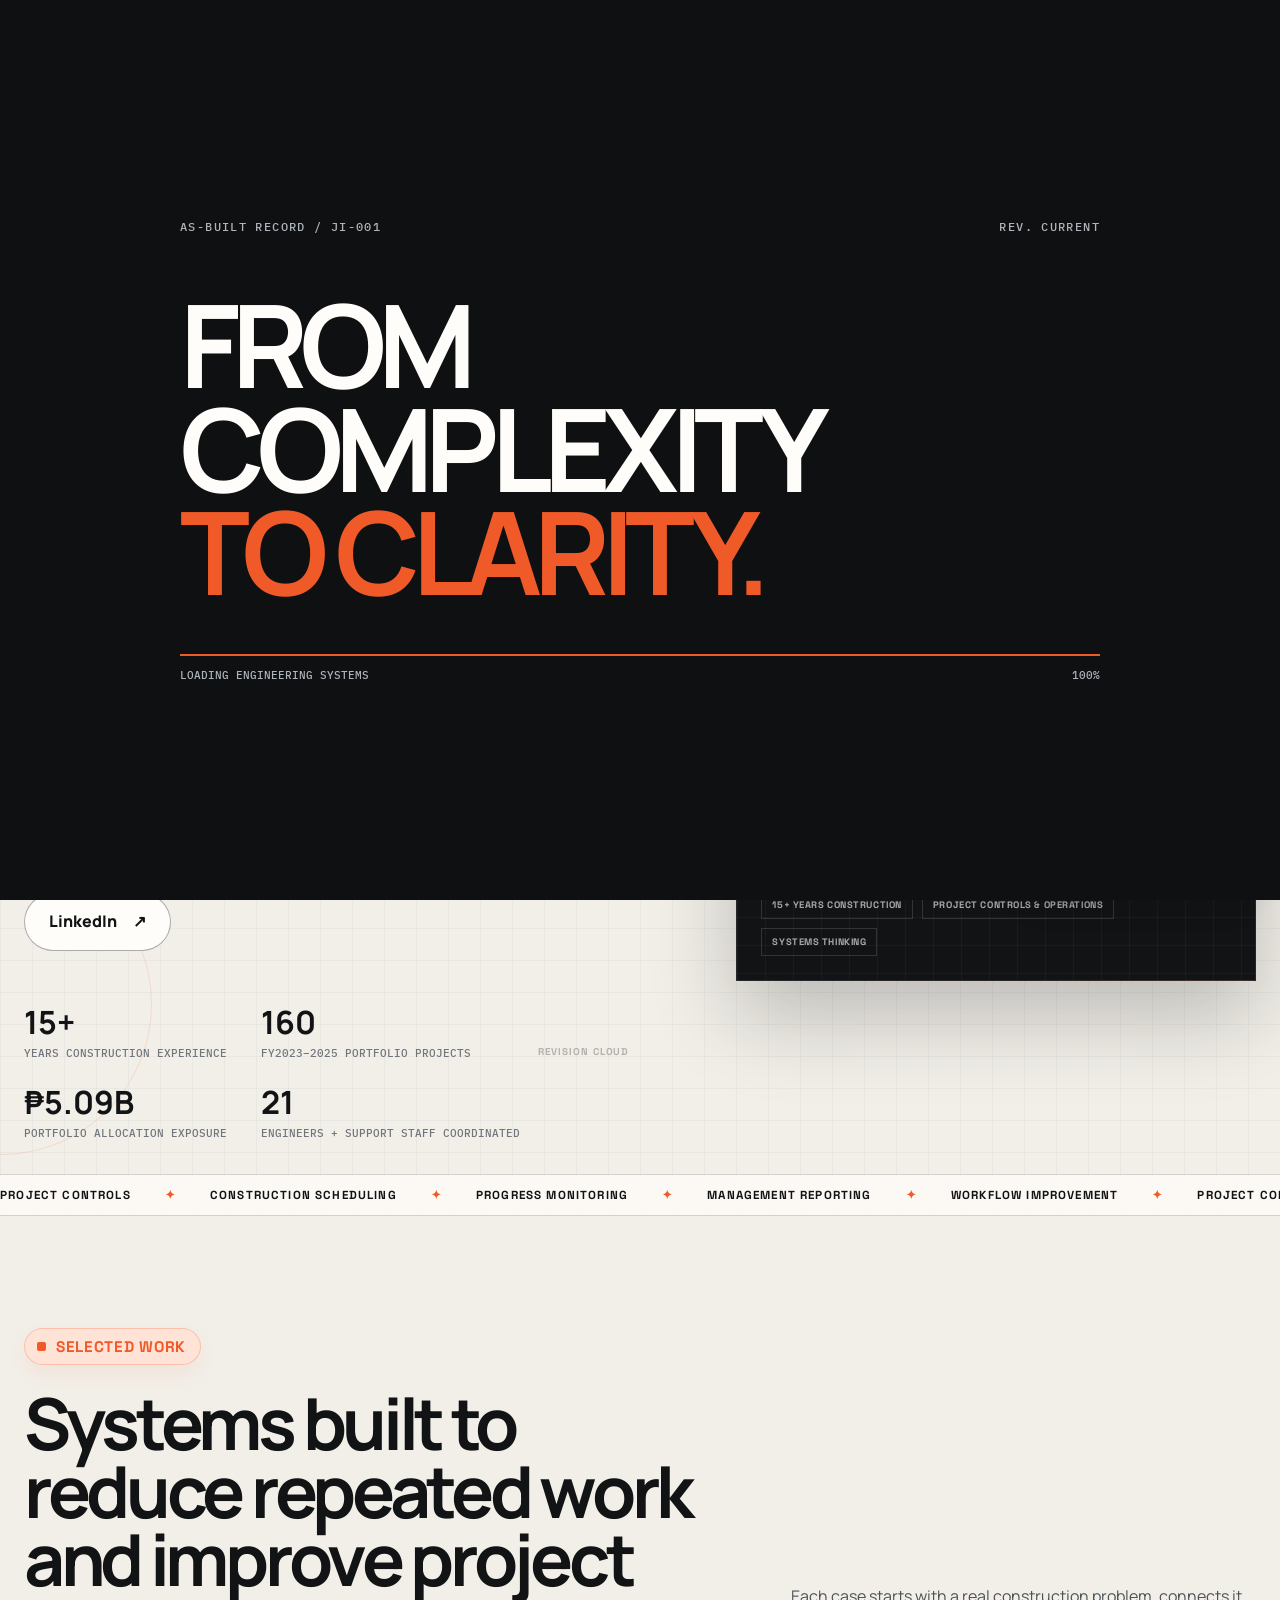
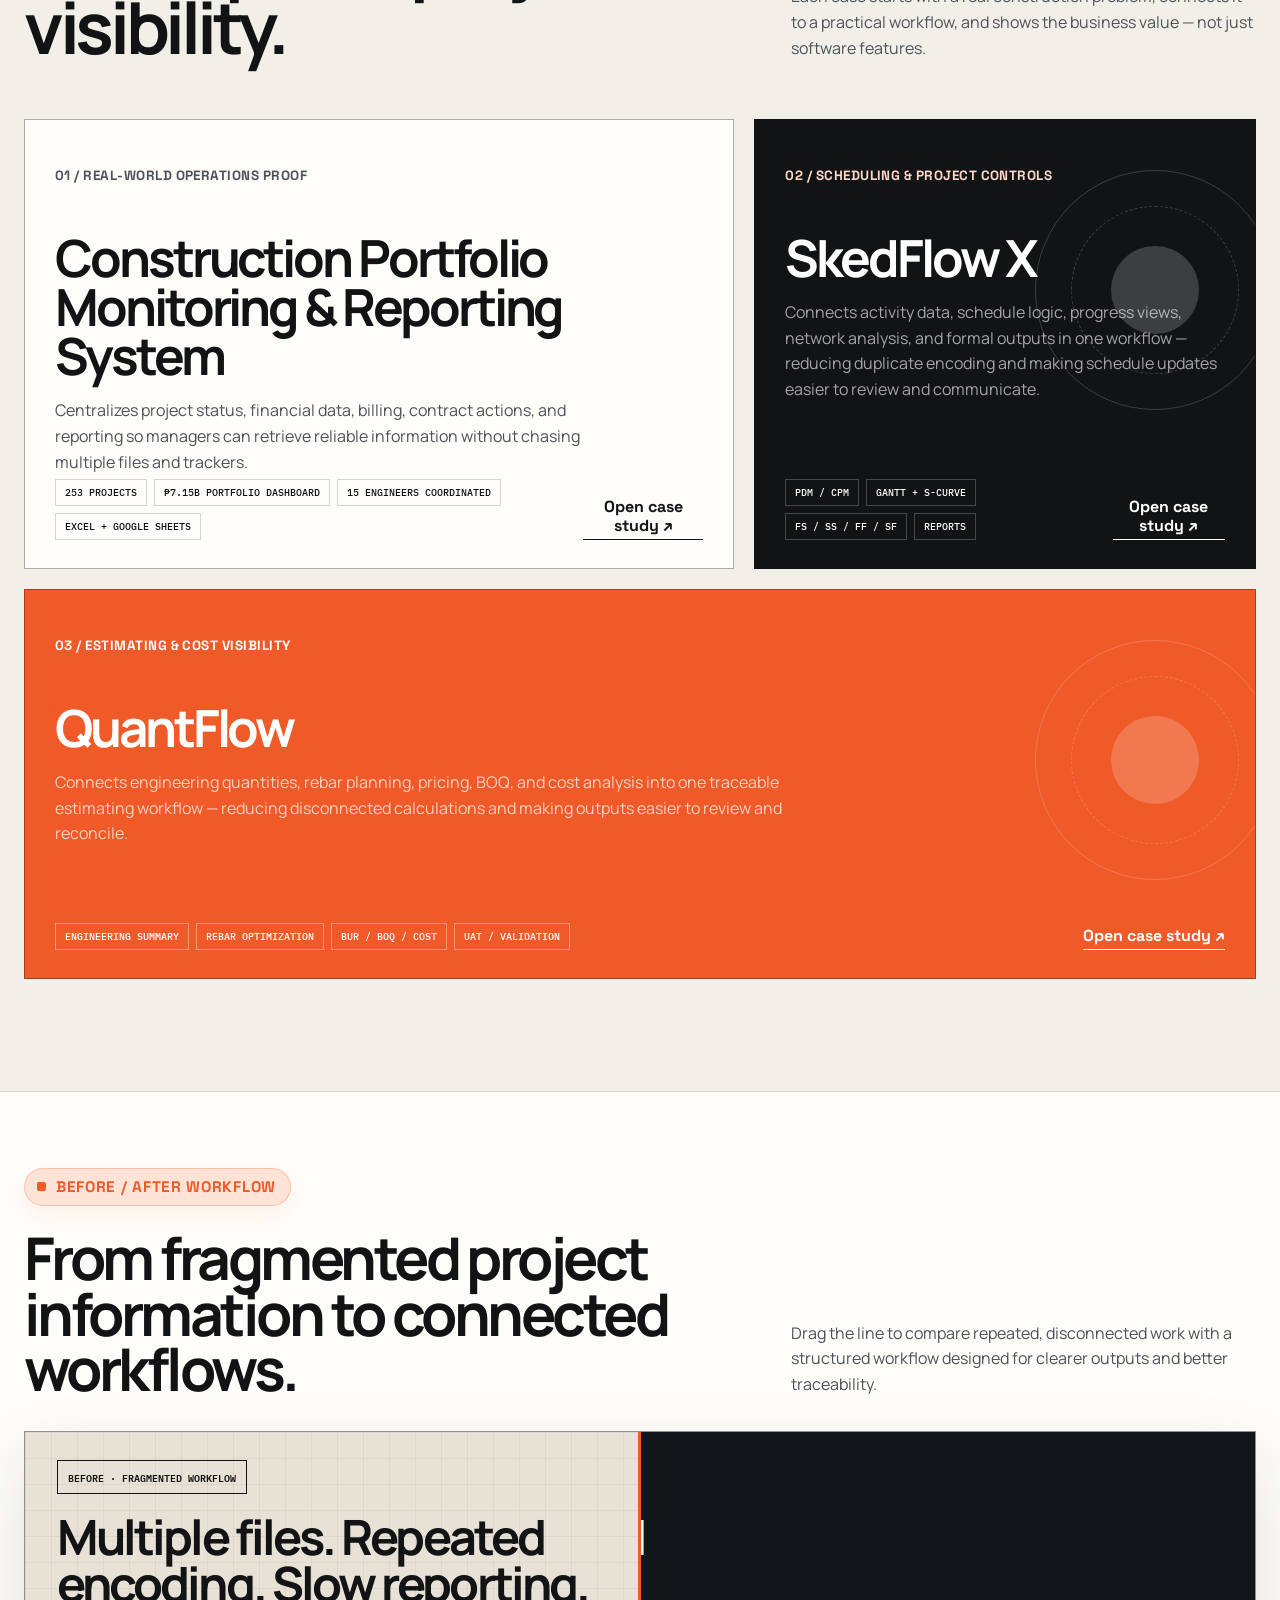
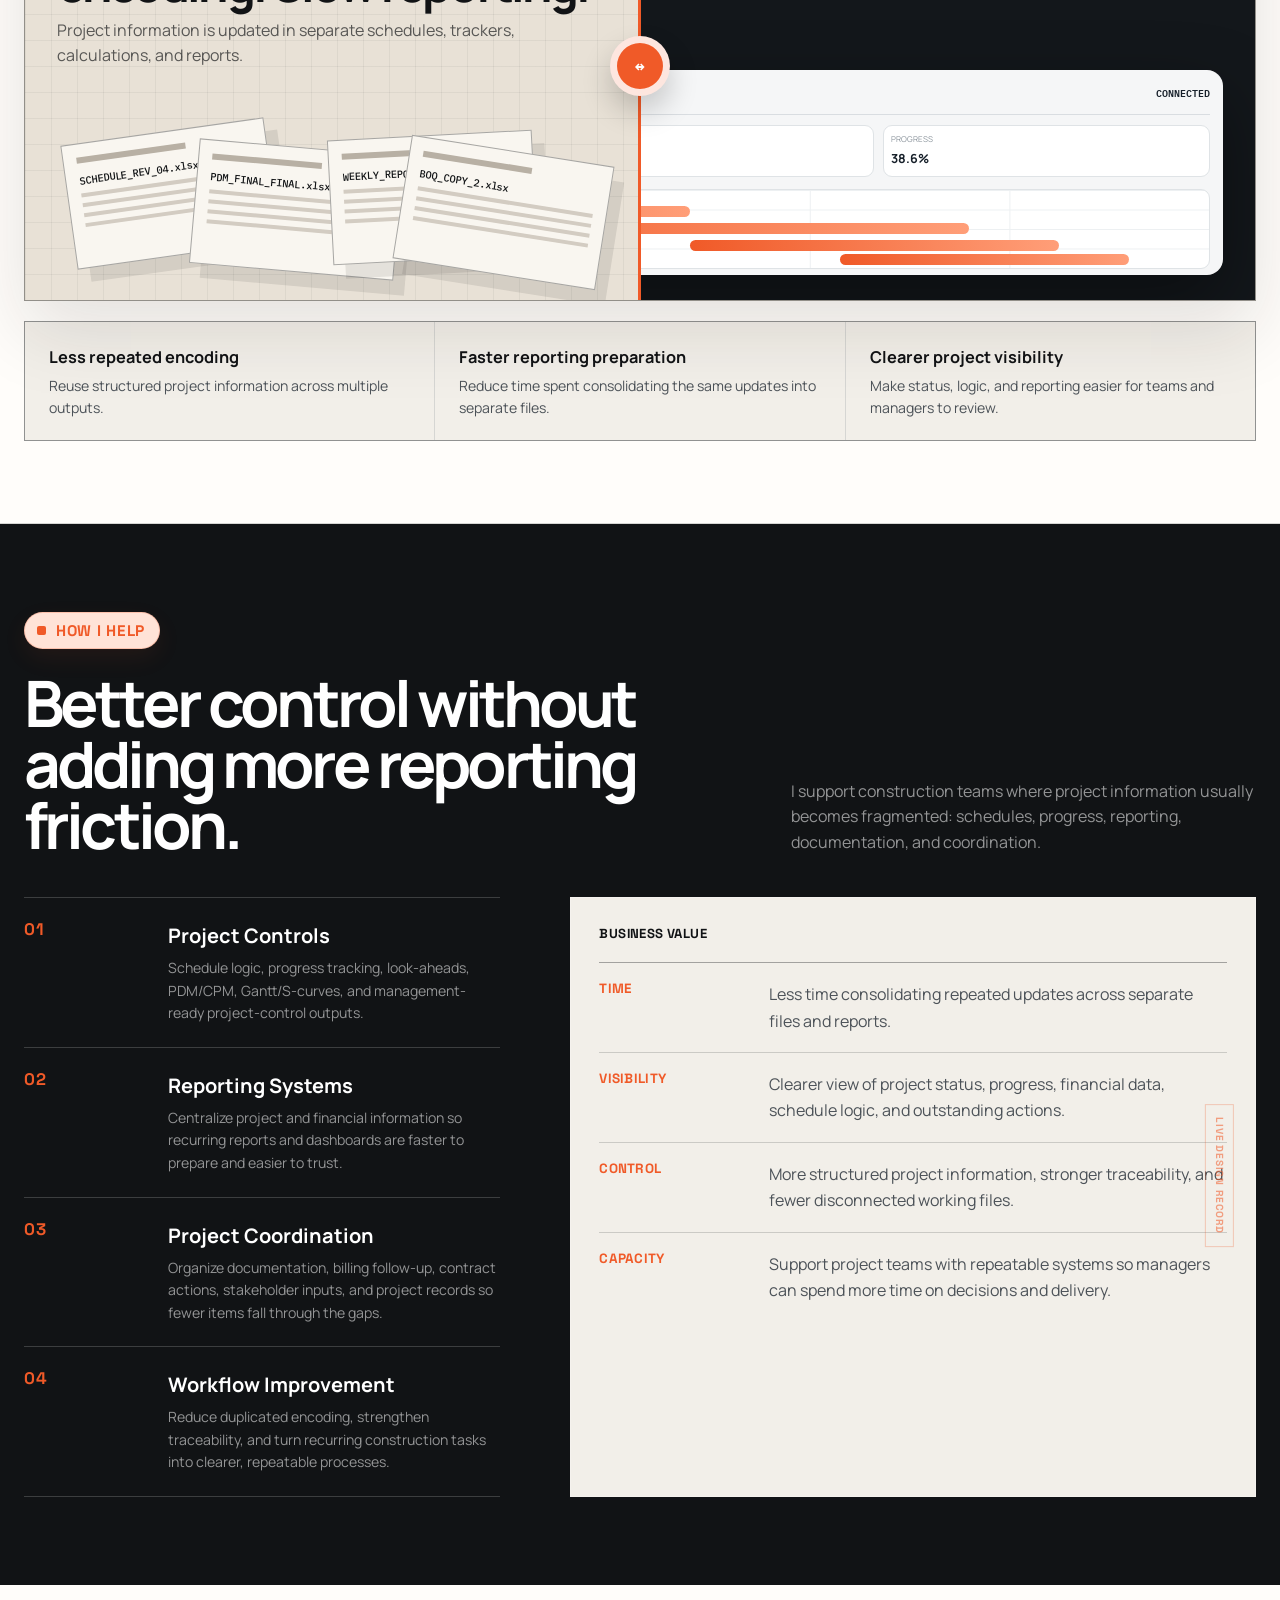
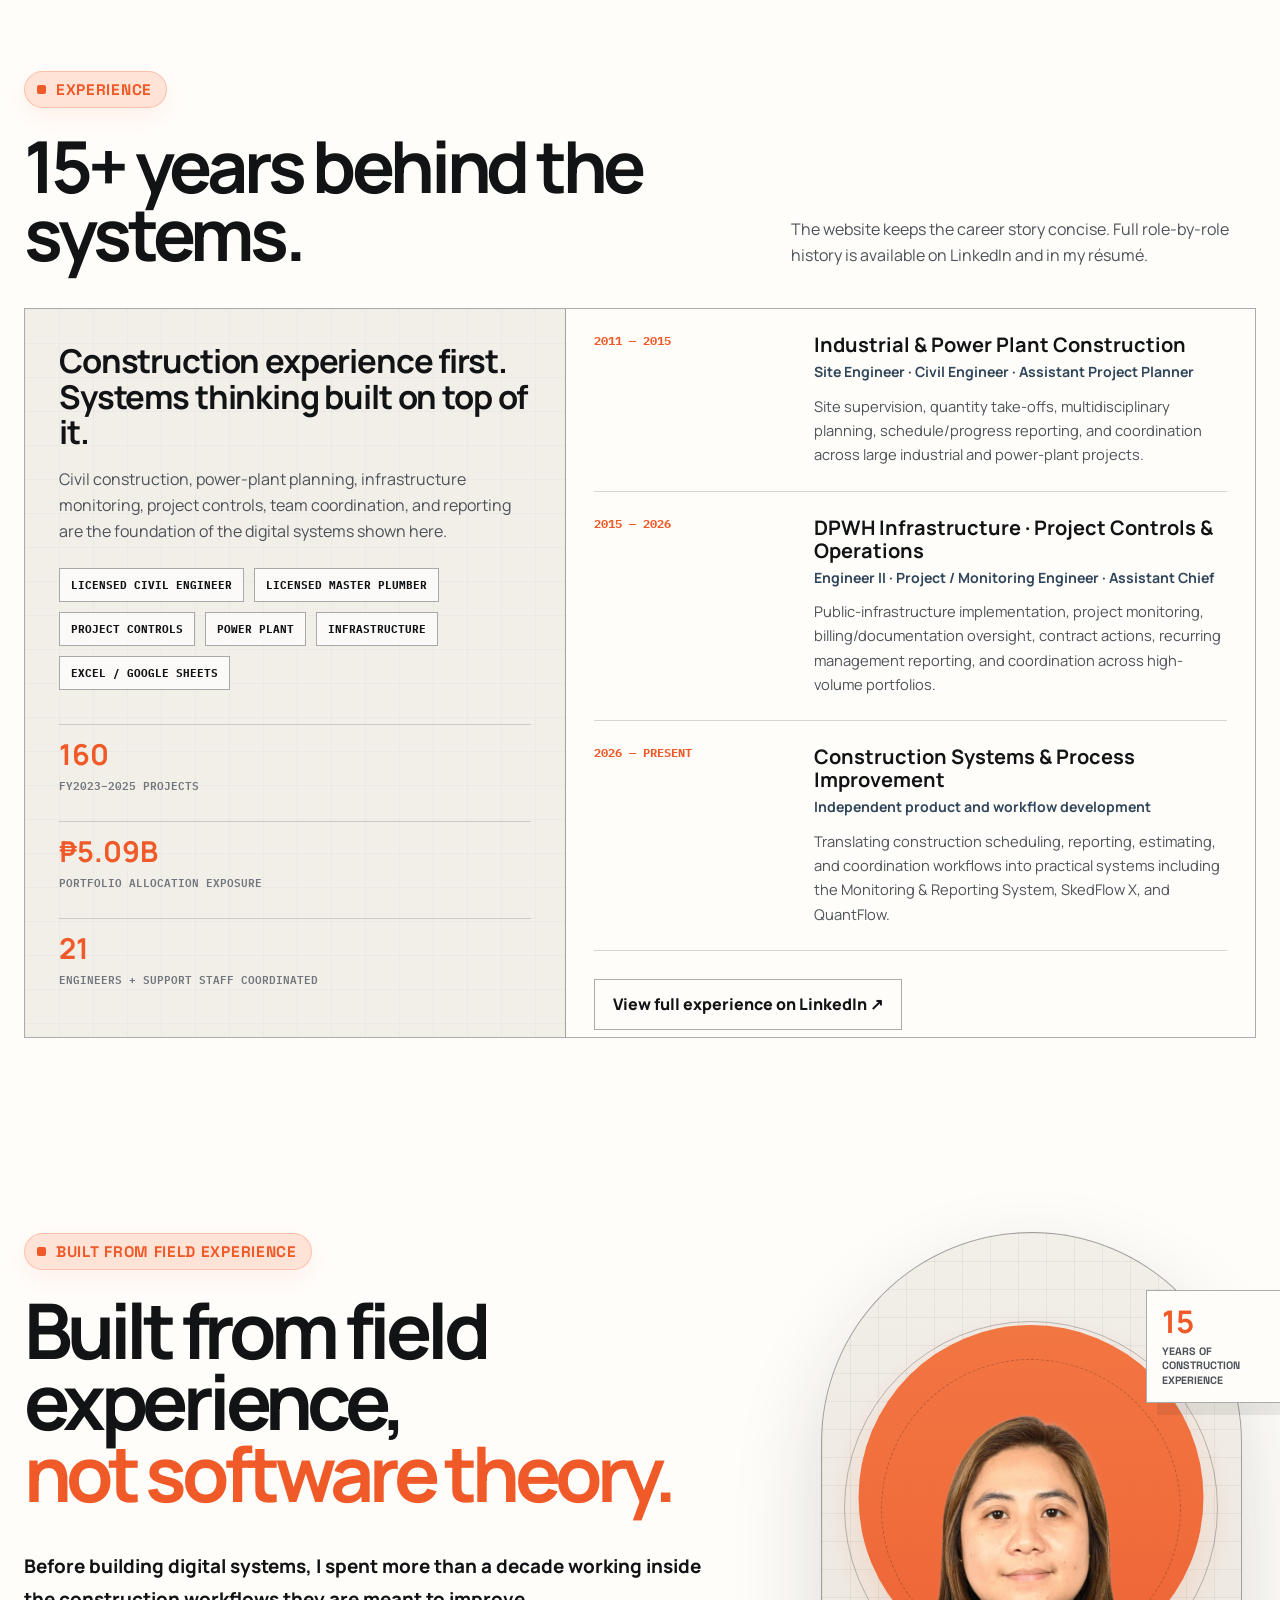
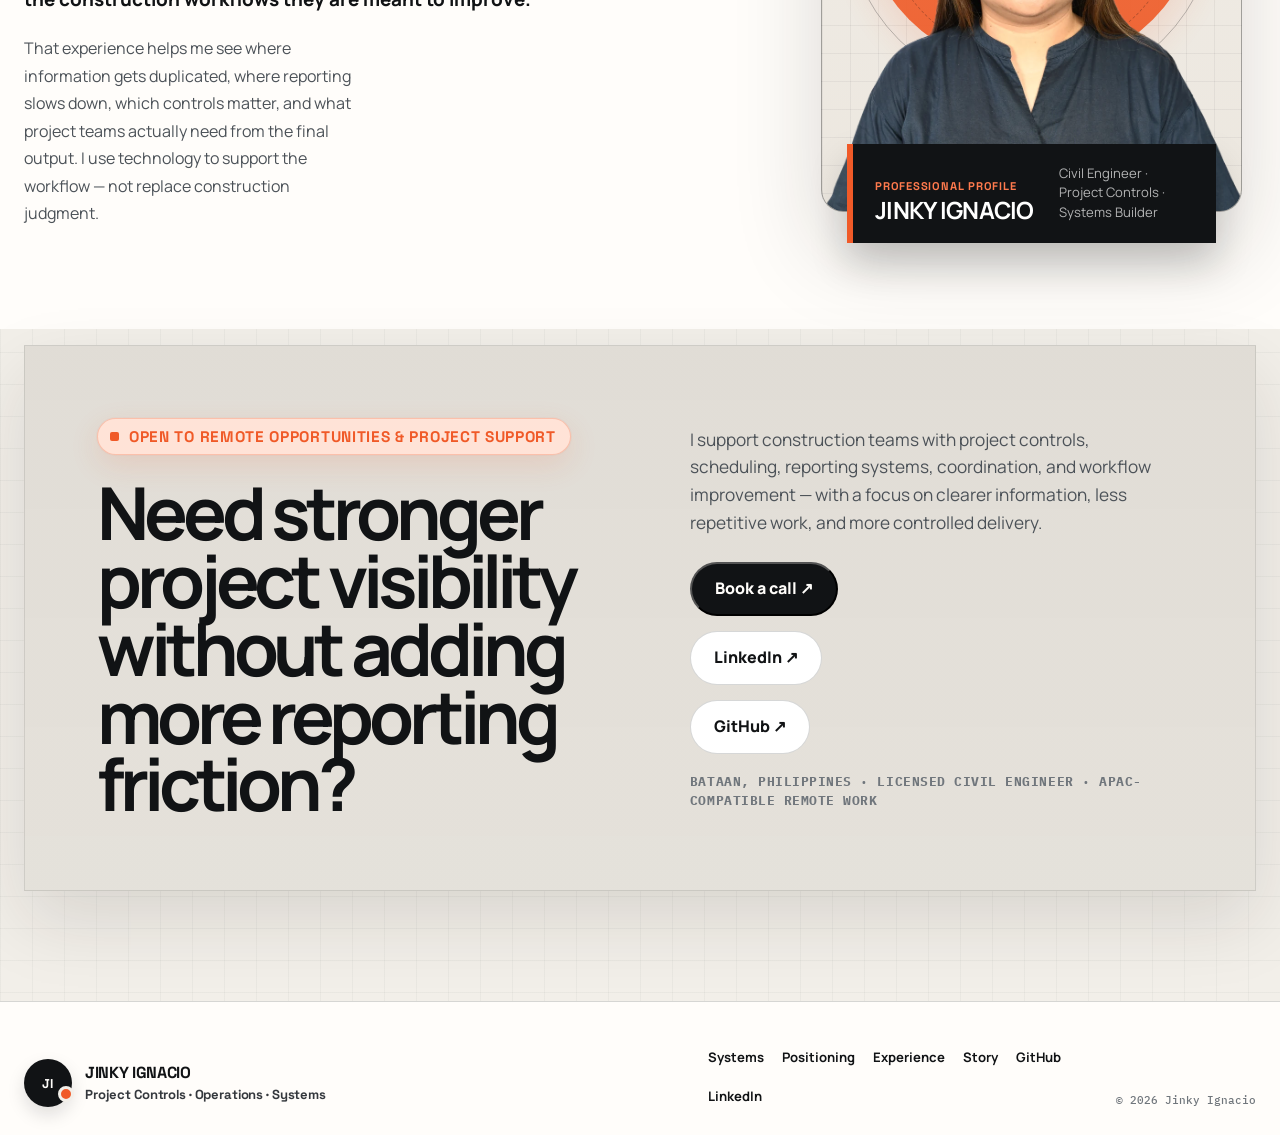
==== commit 80b95781: "Add files via upload" ====
--- a/index.html
+++ b/index.html
@@ -1,22 +1,23 @@
 <!DOCTYPE html>
+
 <html lang="en">
 <head>
-  <meta charset="UTF-8" />
-  <meta name="viewport" content="width=device-width, initial-scale=1.0" />
-  <meta name="description" content="Jinky Ignacio — Civil Engineer, Project Coordinator, and Engineering Systems Builder." />
-  <meta name="theme-color" content="#f2efe9" />
-  <title>Jinky Ignacio — As-Built Portfolio</title>
-  <link rel="preconnect" href="https://fonts.googleapis.com">
-  <link rel="preconnect" href="https://fonts.gstatic.com" crossorigin>
-  <link href="https://fonts.googleapis.com/css2?family=IBM+Plex+Mono:wght@400;500;600&family=Manrope:wght@400;500;600;700;800&family=Space+Grotesk:wght@500;600;700&display=swap" rel="stylesheet">
-  <style>
+<meta charset="utf-8"/>
+<meta content="width=device-width, initial-scale=1.0" name="viewport"/>
+<meta content="Construction project controls, scheduling, reporting systems, coordination, and workflow improvement — backed by 15+ years of civil engineering and infrastructure experience." name="description"/>
+<meta content="#f2efe9" name="theme-color"/>
+<title>Jinky Ignacio — Construction Project Controls &amp; Systems Portfolio</title>
+<link href="https://fonts.googleapis.com" rel="preconnect"/>
+<link crossorigin="" href="https://fonts.gstatic.com" rel="preconnect"/>
+<link href="https://fonts.googleapis.com/css2?family=IBM+Plex+Mono:wght@400;500;600&amp;family=Manrope:wght@400;500;600;700;800&amp;family=Space+Grotesk:wght@500;600;700&amp;display=swap" rel="stylesheet"/>
+<style>
     :root{--paper:#f2efe9;--paper2:#e9e5de;--ink:#111315;--ink2:#4c5258;--muted:#70767c;--line:rgba(17,19,21,.17);--line2:rgba(17,19,21,.35);--orange:#f05a28;--orange2:#ff7a4d;--orangeSoft:#ffe3d7;--white:#fffdfa;--shadow:0 30px 70px rgba(35,28,22,.12);--max:1320px}
     *{box-sizing:border-box;margin:0;padding:0}html{scroll-behavior:smooth;scroll-padding-top:90px}
     body{overflow-x:hidden;color:var(--ink);background:linear-gradient(rgba(17,19,21,.035) 1px,transparent 1px),linear-gradient(90deg,rgba(17,19,21,.035) 1px,transparent 1px),var(--paper);background-size:32px 32px;font-family:"Manrope",sans-serif;line-height:1.6}
     body.locked{overflow:hidden}a{color:inherit;text-decoration:none}button{font:inherit}.container{width:min(calc(100% - 48px),var(--max));margin:auto}.mono{font-family:"IBM Plex Mono",monospace}
     .intro{position:fixed;inset:0;z-index:9999;display:grid;place-items:center;padding:24px;color:var(--white);background:#0e1012;transition:opacity .7s,visibility .7s}.intro.hide{opacity:0;visibility:hidden}.intro-inner{width:min(100%,920px)}.intro-meta{display:flex;justify-content:space-between;gap:24px;color:#aeb4ba;font:500 .72rem/1.5 "IBM Plex Mono",monospace;letter-spacing:.12em;text-transform:uppercase}.intro h1{margin:58px 0 50px;font-size:clamp(3.6rem,9vw,8.8rem);line-height:.9;letter-spacing:-.07em}.intro h1 span{display:block;color:var(--orange)}.intro-progress{height:2px;overflow:hidden;background:rgba(255,255,255,.14)}.intro-progress b{display:block;width:0;height:100%;background:var(--orange);animation:load 2.4s cubic-bezier(.2,.7,.2,1) forwards}@keyframes load{to{width:100%}}.intro-status{margin-top:12px;display:flex;justify-content:space-between;color:#aeb4ba;font:500 .7rem "IBM Plex Mono",monospace;text-transform:uppercase}
     .site-header{position:fixed;inset:0 0 auto;z-index:100;border-bottom:1px solid transparent;background:rgba(242,239,233,.78);backdrop-filter:blur(18px);transition:.25s}.site-header.scrolled{border-color:var(--line);background:rgba(242,239,233,.94)}.nav{min-height:86px;display:flex;align-items:center;justify-content:space-between;gap:24px}.brand{display:flex;align-items:center;gap:13px}.brand-mark{position:relative;width:48px;height:48px;display:grid;place-items:center;color:var(--white);background:var(--ink);border-radius:50%;font:700 .8rem "Space Grotesk",sans-serif;letter-spacing:.04em;box-shadow:0 8px 18px rgba(17,19,21,.13)}.brand-mark::after{content:"";position:absolute;width:10px;height:10px;right:-2px;bottom:5px;background:var(--orange);border:3px solid var(--paper);border-radius:50%;animation:statusPulse 2.2s ease-in-out infinite}.brand-copy strong,.brand-copy small{display:block}.brand-copy strong{font-family:"Space Grotesk",sans-serif;font-size:1rem;line-height:1.15;letter-spacing:-.02em}.brand-copy small{margin-top:5px;color:#34383d;font:750 .82rem/1.15 "Space Grotesk",sans-serif;letter-spacing:-.01em}.nav-links{display:flex;align-items:center;gap:28px;font-size:.86rem;font-weight:700}.nav-links a{position:relative}.nav-links a:not(.nav-cta)::after{content:"";position:absolute;left:0;right:100%;bottom:-5px;height:2px;background:var(--orange);transition:right .2s}.nav-links a:hover::after{right:0}.nav-cta{padding:11px 17px;color:var(--white);background:var(--ink);border-radius:999px}.menu-toggle{display:none;width:44px;height:44px;border:0;background:transparent;cursor:pointer}.menu-toggle span{display:block;width:23px;height:2px;margin:6px auto;background:var(--ink);transition:.2s}@keyframes statusPulse{0%,100%{transform:scale(1);box-shadow:0 0 0 0 rgba(240,90,40,.35)}50%{transform:scale(1.15);box-shadow:0 0 0 7px rgba(240,90,40,0)}}
-    .hero{position:relative;min-height:100vh;padding:154px 0 92px;display:flex;align-items:center;overflow:hidden}.hero::before,.hero::after{content:"";position:absolute;z-index:-1;border:1px solid rgba(240,90,40,.15);border-radius:50%;animation:ambientOrbit 18s linear infinite}.hero::before{width:520px;height:520px;right:-260px;top:8%}.hero::after{width:300px;height:300px;left:-150px;bottom:5%;animation-direction:reverse;animation-duration:24s}.hero-grid{display:grid;grid-template-columns:1.08fr .92fr;gap:clamp(60px,8vw,118px);align-items:center}.eyebrow{width:max-content;max-width:100%;margin-bottom:24px;padding:10px 14px 10px 12px;display:inline-flex;align-items:center;gap:10px;color:var(--orange);background:var(--orangeSoft);border:1px solid rgba(240,90,40,.25);border-radius:999px;font:800 .96rem/1 "Space Grotesk",sans-serif;letter-spacing:.045em;text-transform:uppercase;box-shadow:0 9px 24px rgba(240,90,40,.08);position:relative;overflow:hidden}.eyebrow::before{content:"";width:9px;height:9px;flex:0 0 auto;background:var(--orange);border-radius:2px;animation:eyebrowPulse 1.8s ease-in-out infinite}.eyebrow::after{content:"";position:absolute;inset:-40% auto -40% -30%;width:22%;background:linear-gradient(90deg,transparent,rgba(255,255,255,.75),transparent);transform:skewX(-18deg);animation:badgeSweep 5s ease-in-out infinite}.hero h1{max-width:880px;font-size:clamp(4.2rem,7.8vw,8rem);line-height:.91;letter-spacing:-.075em}@keyframes eyebrowPulse{50%{transform:scale(.65);opacity:.55}}@keyframes badgeSweep{0%,64%{left:-30%}86%,100%{left:125%}}@keyframes ambientOrbit{to{transform:rotate(360deg)}}.hero h1 span{display:block;margin-top:10px;color:var(--orange);font-weight:500}.hero-lead{max-width:720px;margin-top:30px;color:var(--ink2);font-size:1.08rem}.hero-actions{margin-top:32px;display:flex;align-items:center;gap:22px;flex-wrap:wrap}.button{min-height:54px;padding:0 23px;display:inline-flex;align-items:center;justify-content:center;gap:16px;border-radius:999px;font-weight:800;transition:transform .2s}.button:hover{transform:translateY(-2px)}.button-dark{color:var(--white);background:var(--ink)}.text-link{padding-bottom:4px;border-bottom:1px solid var(--line2);font-weight:800}.hero-proof{margin-top:55px;display:flex;gap:38px}.hero-proof div{min-width:120px}.hero-proof strong{display:block;font-size:2rem;line-height:1}.hero-proof span{display:block;margin-top:8px;color:var(--muted);font:500 .68rem "IBM Plex Mono",monospace;text-transform:uppercase}
+    .hero{position:relative;min-height:auto;padding:142px 0 76px;display:flex;align-items:center;overflow:hidden}.hero::before,.hero::after{content:"";position:absolute;z-index:-1;border:1px solid rgba(240,90,40,.15);border-radius:50%;animation:ambientOrbit 18s linear infinite}.hero::before{width:520px;height:520px;right:-260px;top:8%}.hero::after{width:300px;height:300px;left:-150px;bottom:5%;animation-direction:reverse;animation-duration:24s}.hero-grid{display:grid;grid-template-columns:1.08fr .92fr;gap:clamp(60px,8vw,118px);align-items:center}.eyebrow{width:max-content;max-width:100%;margin-bottom:24px;padding:10px 14px 10px 12px;display:inline-flex;align-items:center;gap:10px;color:var(--orange);background:var(--orangeSoft);border:1px solid rgba(240,90,40,.25);border-radius:999px;font:800 .96rem/1 "Space Grotesk",sans-serif;letter-spacing:.045em;text-transform:uppercase;box-shadow:0 9px 24px rgba(240,90,40,.08);position:relative;overflow:hidden}.eyebrow::before{content:"";width:9px;height:9px;flex:0 0 auto;background:var(--orange);border-radius:2px;animation:eyebrowPulse 1.8s ease-in-out infinite}.eyebrow::after{content:"";position:absolute;inset:-40% auto -40% -30%;width:22%;background:linear-gradient(90deg,transparent,rgba(255,255,255,.75),transparent);transform:skewX(-18deg);animation:badgeSweep 5s ease-in-out infinite}.hero h1{max-width:880px;font-size:clamp(4.2rem,7.8vw,8rem);line-height:.91;letter-spacing:-.075em}@keyframes eyebrowPulse{50%{transform:scale(.65);opacity:.55}}@keyframes badgeSweep{0%,64%{left:-30%}86%,100%{left:125%}}@keyframes ambientOrbit{to{transform:rotate(360deg)}}.hero h1 span{display:block;margin-top:10px;color:var(--orange);font-weight:500}.hero-lead{max-width:720px;margin-top:30px;color:var(--ink2);font-size:1.08rem}.hero-actions{margin-top:32px;display:flex;align-items:center;gap:22px;flex-wrap:wrap}.button{min-height:54px;padding:0 23px;display:inline-flex;align-items:center;justify-content:center;gap:16px;border-radius:999px;font-weight:800;transition:transform .2s}.button:hover{transform:translateY(-2px)}.button-dark{color:var(--white);background:var(--ink)}.text-link{padding-bottom:4px;border-bottom:1px solid var(--line2);font-weight:800}.hero-proof{margin-top:55px;display:flex;gap:38px}.hero-proof div{min-width:120px}.hero-proof strong{display:block;font-size:2rem;line-height:1}.hero-proof span{display:block;margin-top:8px;color:var(--muted);font:500 .68rem "IBM Plex Mono",monospace;text-transform:uppercase}
     .title-block{position:relative;padding:18px;background:var(--white);border:1px solid var(--line2);box-shadow:var(--shadow);transition:transform .35s ease,box-shadow .35s ease}.title-block:hover{transform:translateY(-5px) rotate(.25deg);box-shadow:0 40px 85px rgba(35,28,22,.17)}.title-block::before,.title-block::after{content:"";position:absolute;width:24px;height:24px;border-color:var(--orange);pointer-events:none}.title-block::before{left:-7px;top:-7px;border-left:3px solid;border-top:3px solid}.title-block::after{right:-7px;bottom:-7px;border-right:3px solid;border-bottom:3px solid}.drawing{position:relative;min-height:520px;overflow:hidden;border:1px solid var(--line);background:linear-gradient(rgba(17,19,21,.04) 1px,transparent 1px),linear-gradient(90deg,rgba(17,19,21,.04) 1px,transparent 1px),#fbfaf7;background-size:24px 24px}.drawing-label{position:absolute;left:22px;top:20px;z-index:4;padding:8px 11px;color:var(--ink);background:rgba(255,253,250,.92);border-left:4px solid var(--orange);box-shadow:0 8px 18px rgba(17,19,21,.06);font:700 .74rem/1 "Space Grotesk",sans-serif;letter-spacing:.08em;text-transform:uppercase}.scan-line{position:absolute;z-index:3;left:0;right:0;top:-15%;height:46px;background:linear-gradient(180deg,transparent,rgba(240,90,40,.09),transparent);border-bottom:1px solid rgba(240,90,40,.38);animation:scanMove 6.5s ease-in-out infinite;pointer-events:none}.drawing-crosshair{position:absolute;z-index:7;width:42px;height:42px;display:none;pointer-events:none;transform:translate(-50%,-50%)}.drawing-crosshair::before,.drawing-crosshair::after{content:"";position:absolute;background:var(--orange)}.drawing-crosshair::before{left:20px;top:0;width:1px;height:42px}.drawing-crosshair::after{left:0;top:20px;width:42px;height:1px}.drawing-crosshair span{position:absolute;left:27px;top:25px;padding:4px 6px;white-space:nowrap;color:var(--orange);background:rgba(255,253,250,.94);font:700 .58rem "Space Grotesk",sans-serif;letter-spacing:.03em}@keyframes scanMove{0%,12%{top:-15%}50%{top:48%}88%,100%{top:110%}}.drawing-core{position:absolute;inset:50% auto auto 50%;width:210px;height:210px;display:grid;place-items:center;transform:translate(-50%,-50%);border:2px solid var(--ink);border-radius:50%;background:var(--white);box-shadow:0 20px 40px rgba(35,28,22,.1);animation:coreFloat 4.8s ease-in-out infinite}.drawing-core::after{content:"";position:absolute;inset:-18px;border:1px solid rgba(240,90,40,.28);border-radius:50%;animation:coreRing 2.8s ease-out infinite}@keyframes coreFloat{50%{transform:translate(-50%,-53%)}}@keyframes coreRing{0%{transform:scale(.88);opacity:.75}100%{transform:scale(1.17);opacity:0}}.drawing-core::before{content:"";position:absolute;inset:18px;border:1px dashed var(--orange);border-radius:50%;animation:rotate 18s linear infinite}@keyframes rotate{to{transform:rotate(360deg)}}.drawing-core strong{font-size:4.8rem;line-height:1;letter-spacing:-.08em}.drawing-core span{display:block;margin-top:8px;color:var(--muted);font:500 .63rem "IBM Plex Mono",monospace;text-align:center;text-transform:uppercase}.beam{position:absolute;height:2px;background:var(--ink);transform-origin:left center;overflow:visible}.beam::after{content:"";position:absolute;top:-3px;left:0;width:8px;height:8px;background:var(--orange);border-radius:50%;box-shadow:0 0 0 5px rgba(240,90,40,.12);animation:signalTravel 3.4s ease-in-out infinite}.b2::after{animation-delay:.8s}.b3::after{animation-delay:1.6s}.b4::after{animation-delay:2.4s}@keyframes signalTravel{0%,15%{left:0;opacity:0}25%{opacity:1}80%{opacity:1}100%{left:calc(100% - 8px);opacity:0}}.b1{width:150px;left:10%;top:28%;transform:rotate(17deg)}.b2{width:160px;right:8%;top:28%;transform:rotate(159deg)}.b3{width:155px;left:9%;bottom:28%;transform:rotate(-17deg)}.b4{width:165px;right:7%;bottom:27%;transform:rotate(201deg)}.drawing-node{position:absolute;min-width:150px;padding:13px 14px;background:var(--white);border:1px solid var(--line2);box-shadow:8px 8px 0 rgba(17,19,21,.08);font:700 .7rem "Space Grotesk",sans-serif;letter-spacing:.05em;text-transform:uppercase;animation:nodeFloat 4s ease-in-out infinite}.dn2{animation-delay:.65s}.dn3{animation-delay:1.2s}.dn4{animation-delay:1.8s}@keyframes nodeFloat{50%{transform:translateY(-6px)}}.drawing-node::before{content:"";width:8px;height:8px;display:inline-block;margin-right:8px;background:var(--orange);border-radius:50%}.dn1{left:5%;top:17%}.dn2{right:4%;top:16%}.dn3{left:4%;bottom:16%}.dn4{right:4%;bottom:15%}.redline{position:absolute;color:var(--orange);font:600 .72rem "IBM Plex Mono",monospace;transform:rotate(-8deg)}.r1{right:8%;top:45%}.r2{left:8%;top:47%;transform:rotate(7deg)}.stamp{position:absolute;right:18px;bottom:18px;padding:13px 14px;color:var(--orange);border:2px solid var(--orange);font:600 .64rem "IBM Plex Mono",monospace;text-align:center;text-transform:uppercase;transform:rotate(-4deg)}.title-table{margin-top:14px;display:grid;grid-template-columns:1.2fr .8fr .8fr;border:1px solid var(--line2);font:500 .62rem "IBM Plex Mono",monospace;text-transform:uppercase}.title-table div{padding:10px 12px;border-right:1px solid var(--line2)}.title-table div:last-child{border-right:0}.title-table strong{display:block;margin-top:4px;font-size:.72rem}
     .floating-mark{position:absolute;z-index:-1;color:rgba(17,19,21,.28);font:700 .62rem "Space Grotesk",sans-serif;letter-spacing:.1em;text-transform:uppercase;animation:markDrift 7s ease-in-out infinite}.fm1{left:3%;top:28%}.fm2{right:3%;top:18%;animation-delay:1.4s}.fm3{left:42%;bottom:13%;animation-delay:2.8s}@keyframes markDrift{50%{transform:translateY(-12px) rotate(1deg);color:rgba(240,90,40,.44)}}.hero-ticker{position:absolute;left:0;right:0;bottom:0;overflow:hidden;border-top:1px solid var(--line);border-bottom:1px solid var(--line);background:rgba(255,253,250,.72);backdrop-filter:blur(12px)}.ticker-track{width:max-content;display:flex;gap:34px;padding:13px 0;animation:tickerMove 26s linear infinite;color:var(--ink);font:700 .73rem "Space Grotesk",sans-serif;letter-spacing:.1em;text-transform:uppercase}.ticker-track span{display:inline-flex;align-items:center;gap:34px}.ticker-track span::after{content:"✦";color:var(--orange)}@keyframes tickerMove{to{transform:translateX(-50%)}}.section-space{padding:112px 0}.section-head{margin-bottom:58px;display:grid;grid-template-columns:1.2fr .8fr;gap:70px;align-items:end}.section-head h2{max-width:800px;font-size:clamp(3rem,5.6vw,5.8rem);line-height:.95;letter-spacing:-.06em}.section-head>p{color:var(--ink2)}
     .workflow-section{background:var(--white);border-top:1px solid var(--line);border-bottom:1px solid var(--line)}.compare-shell{position:relative;min-height:650px;overflow:hidden;border:1px solid var(--line2);background:#d8d2c8;box-shadow:var(--shadow);user-select:none;touch-action:none}.compare-side{position:absolute;inset:0;padding:40px;overflow:hidden}.compare-side.after{color:var(--white);background:#13171b}.compare-side.before{z-index:2;width:50%;background:linear-gradient(rgba(17,19,21,.05) 1px,transparent 1px),linear-gradient(90deg,rgba(17,19,21,.05) 1px,transparent 1px),#e8e1d6;background-size:26px 26px;border-right:2px solid var(--orange)}.compare-label{display:inline-flex;padding:7px 10px;border:1px solid currentColor;font:600 .65rem "IBM Plex Mono",monospace;text-transform:uppercase}.compare-side h3{max-width:680px;margin-top:30px;font-size:clamp(2.8rem,5vw,5rem);line-height:.96;letter-spacing:-.06em}.compare-side p{max-width:650px;margin-top:18px;color:inherit;opacity:.67}.messy-files{position:absolute;inset:auto 40px 38px;height:290px}.file-card{position:absolute;width:250px;height:165px;padding:17px;background:#f9f6f0;border:1px solid var(--line2);box-shadow:12px 14px 0 rgba(17,19,21,.09);font:500 .65rem "IBM Plex Mono",monospace}.file-card::before{content:"";display:block;width:62%;height:8px;margin-bottom:15px;background:#b8b0a4}.file-card i{display:block;height:5px;margin:8px 0;background:#d3ccc2}.f1{left:2%;bottom:10%;transform:rotate(-8deg)}.f2{left:25%;bottom:2%;transform:rotate(5deg)}.f3{right:13%;bottom:8%;transform:rotate(-3deg)}.f4{right:0;bottom:0;transform:rotate(9deg)}.after-system{position:absolute;inset:auto 40px 38px;height:300px;padding:18px;background:#f5f6f7;border-radius:20px;box-shadow:0 28px 70px rgba(0,0,0,.4);color:#17202a}.system-top{display:flex;justify-content:space-between;align-items:center;padding-bottom:13px;border-bottom:1px solid #d9dde1;font:600 .62rem "IBM Plex Mono",monospace}.system-body{display:grid;grid-template-columns:150px 1fr;gap:15px;height:230px;padding-top:15px}.system-menu{padding:14px;background:#202831;border-radius:12px;color:#8e99a4;font:500 .6rem "IBM Plex Mono",monospace}.system-menu span{display:block;padding:9px;border-radius:7px}.system-menu .active{color:white;background:var(--orange)}.system-content{display:grid;grid-template-rows:auto 1fr;gap:12px}.system-metrics{display:grid;grid-template-columns:repeat(3,1fr);gap:9px}.system-metrics div{padding:12px;background:white;border:1px solid #dfe3e6;border-radius:9px}.system-metrics small{display:block;color:#8a939b;font-size:.5rem;text-transform:uppercase}.system-metrics strong{display:block;margin-top:3px;font-size:.78rem}.system-chart{position:relative;overflow:hidden;background:linear-gradient(#edf0f2 1px,transparent 1px),linear-gradient(90deg,#edf0f2 1px,transparent 1px),white;background-size:100% 25%,20% 100%;border:1px solid #dfe3e6;border-radius:9px}.system-chart b{position:absolute;height:11px;border-radius:99px;background:linear-gradient(90deg,var(--orange),#ff9e78)}.c1{left:6%;top:20%;width:42%}.c2{left:18%;top:42%;width:58%}.c3{left:48%;top:64%;width:37%}.c4{left:63%;top:82%;width:29%}.slider-line{position:absolute;z-index:5;top:0;bottom:0;left:50%;width:2px;background:var(--orange);transform:translateX(-1px);pointer-events:none}.slider-handle{position:absolute;z-index:6;top:50%;left:50%;width:70px;height:70px;display:grid;place-items:center;color:white;background:var(--orange);border:8px solid rgba(255,255,255,.85);border-radius:50%;box-shadow:0 15px 30px rgba(0,0,0,.2);transform:translate(-50%,-50%);cursor:ew-resize;font:600 1rem "IBM Plex Mono",monospace}
@@ -1440,7 +1441,7 @@
 
     .work-console{
       position:relative;
-      min-height:610px;
+      min-height:535px;
       padding:24px;
       overflow:hidden;
       color:white;
@@ -2054,432 +2055,405 @@
     @media(max-width:1050px){.experience-grid-v14{grid-template-columns:1fr}.experience-summary-v14{border-right:0;border-bottom:1px solid var(--line2)}}
     @media(max-width:720px){.experience-v14{padding:78px 0}.experience-summary-v14{padding:24px}.experience-timeline-v14{padding:0 20px}.experience-timeline-v14 article{grid-template-columns:1fr;gap:8px}.hero-actions .button{width:100%}.hero-proof div{min-width:120px}}
 
-  </style>
+  
+
+/* === V15 CLIENT-CONVERSION CLEANUP === */
+.system-card.wide{grid-column:span 12;min-height:390px}
+.system-card.wide h3{max-width:620px}
+.system-card.wide>p{max-width:760px}
+
+/* Compact the interactive transformation without removing the V12 wow factor. */
+.workflow-section.section-space{padding:76px 0 82px}
+.workflow-section .section-head{margin-bottom:34px}
+.workflow-section .section-head h2{font-size:clamp(2.7rem,4.6vw,4.7rem);max-width:900px}
+.workflow-section .compare-shell{min-height:470px}
+.workflow-section .compare-side{padding:28px 32px}
+.workflow-section .compare-side h3{margin-top:20px;font-size:clamp(2.25rem,3.8vw,3.8rem);max-width:630px}
+.workflow-section .compare-side p{margin-top:10px;max-width:590px}
+.workflow-section .messy-files{inset:auto 32px 25px;height:190px}
+.workflow-section .file-card{width:205px;height:125px;padding:13px}
+.workflow-section .file-card::before{height:6px;margin-bottom:10px}
+.workflow-section .file-card i{height:4px;margin:6px 0}
+.workflow-section .after-system{inset:auto 32px 25px;height:205px;padding:13px;border-radius:16px}
+.workflow-section .system-body{height:151px;grid-template-columns:125px 1fr;padding-top:10px}
+.workflow-section .system-menu{padding:8px}.workflow-section .system-menu span{padding:5px}
+.workflow-section .system-metrics div{padding:7px}
+.workflow-section .slider-handle{width:60px;height:60px;border-width:7px}
+.transform-outcomes{display:grid;grid-template-columns:repeat(3,1fr);gap:1px;margin-top:20px;border:1px solid var(--line2);background:var(--line)}
+.transform-outcomes>div{padding:22px 24px;background:var(--paper)}
+.transform-outcomes strong{display:block;font-size:1.02rem}
+.transform-outcomes p{margin-top:5px;color:var(--ink2);font-size:.88rem;line-height:1.5}
+
+/* Client value section: compact dark proof language. */
+.proof-section.section-space{padding:88px 0}
+.proof-section .section-head{margin-bottom:42px}
+.proof-section .section-head h2{font-size:clamp(3rem,5vw,5.1rem)}
+.proof-item{padding:22px 0}
+.decision-row{padding:18px 0}
+
+/* Experience is supporting proof, not a duplicate résumé. */
+.experience-v14{padding:86px 0 94px}
+.experience-v14 .section-head{margin-bottom:40px}
+.experience-timeline-v14 article{padding:24px 0}
+.experience-link{display:inline-flex;margin:28px 0 6px;padding:12px 18px;border:1px solid var(--line2);font-weight:800;background:var(--white);transition:.2s}
+.experience-link:hover{transform:translateY(-2px);border-color:var(--orange);color:var(--orange)}
+
+/* Story stays human, but earns less scroll depth. */
+.story-section.section-space{padding:86px 0}
+.story-copy-new p{max-width:760px}
+.story-copy-new p:last-child{margin-bottom:0}
+
+@media(max-width:800px){
+  .system-card.wide{grid-column:auto}
+  .workflow-section .compare-shell{min-height:650px}
+  .workflow-section .messy-files{height:250px}
+  .workflow-section .after-system{height:300px}
+  .workflow-section .system-body{height:245px}
+  .transform-outcomes{grid-template-columns:1fr}
+}
+@media(max-width:600px){
+  .workflow-section.section-space{padding:62px 0 68px}
+  .workflow-section .compare-shell{min-height:720px}
+  .workflow-section .compare-side h3{font-size:2.45rem}
+  .system-card{min-height:460px}
+}
+</style>
 </head>
 <body class="locked">
-  <div class="intro" id="intro">
-    <div class="intro-inner">
-      <div class="intro-meta"><span>AS-BUILT RECORD / JI-001</span><span>REV. CURRENT</span></div>
-      <h1>FROM COMPLEXITY <span>TO CLARITY.</span></h1>
-      <div class="intro-progress"><b></b></div>
-      <div class="intro-status"><span>Loading engineering systems</span><span id="introCount">0%</span></div>
-    </div>
-  </div>
-
-  <header class="site-header">
-    <div class="container nav">
-      <a class="brand" href="#top"><span class="brand-mark">JI</span><span class="brand-copy"><strong>JINKY IGNACIO</strong><small>Project Controls · Operations · Systems</small></span></a>
-      <button class="menu-toggle" type="button" aria-label="Toggle navigation" aria-expanded="false"><span></span><span></span></button>
-      <nav class="nav-links"><a href="#transformation">Transformation</a><a href="#systems">Systems</a><a href="#proof">Positioning</a><a href="#experience">Experience</a><a href="#story">Story</a><button class="nav-cta booking-trigger" type="button">Book a call</button></nav>
-    </div>
-  </header>
-
-  <main id="top">
-    <section class="hero">
-      <div class="floating-mark fm1">+ 14.672</div><div class="floating-mark fm2">GRID / JI-04</div><div class="floating-mark fm3">REVISION CLOUD</div>
-      <div class="container hero-grid">
-        <div class="reveal">
-          <p class="eyebrow">As-Built Digital Engineering Portfolio</p>
-          <h1>I spent 15 years inside construction workflows.<span>Now I redesign them.</span></h1>
-          <p class="hero-lead">Construction Project Controls &amp; Operations Specialist — combining 15+ years of civil engineering, project coordination, scheduling, reporting, contract administration, and process improvement with practical construction-focused digital systems.</p>
-          <div class="hero-actions">
-            <a class="button button-dark" href="#systems">View selected work <span>↓</span></a>
-            <button class="button button-orange booking-trigger" type="button">Book via Calendly <span>↗</span></button>
-            <a class="button button-light" href="https://www.linkedin.com/in/jinky-ignacio/" target="_blank" rel="noreferrer">LinkedIn <span>↗</span></a>
-          </div>
-          <div class="hero-proof">
-            <div><strong>15+</strong><span>Years construction experience</span></div>
-            <div><strong>160</strong><span>FY2023–2025 portfolio projects</span></div>
-            <div><strong>₱5.09B</strong><span>Portfolio allocation exposure</span></div>
-            <div><strong>21</strong><span>Engineers + support staff coordinated</span></div>
-          </div>
-        </div>
-
-        <div class="work-console reveal" data-delay="120">
-          <div class="console-head">
-            <div>
-              <small>SELECTED WORK / LIVE INDEX</small>
-              <strong>Engineering systems built from real workflow problems.</strong>
-            </div>
-            <span class="console-live"><i></i> Available</span>
-          </div>
-
-          <div class="console-route" aria-hidden="true">
-            <span>FIELD PROBLEM</span><b>→</b>
-            <span>WORKFLOW LOGIC</span><b>→</b>
-            <span>DIGITAL SYSTEM</span>
-          </div>
-
-          <div class="console-projects">
-            <button class="console-project active" type="button" data-open-project="skedflow">
-              <span class="console-no">01</span>
-              <div>
-                <small>Construction Planning</small>
-                <strong>SkedFlow Pro</strong>
-                <p>BOQ import · FS/SS/FF/SF + lag · Gantt/S-Curve · PDM/CPM · Reports</p>
-              </div>
-              <em>↗</em>
-            </button>
-
-            <button class="console-project" type="button" data-open-project="quantflow">
-              <span class="console-no">02</span>
-              <div>
-                <small>Quantity Estimation</small>
-                <strong>QuantFlow</strong>
-                <p>Multi-trade quantities · Rebar optimization · BUR/BOQ · Cost analysis</p>
-              </div>
-              <em>↗</em>
-            </button>
-
-            <button class="console-project" type="button" data-open-project="monitoring">
-              <span class="console-no">03</span>
-              <div>
-                <small>Project Controls</small>
-                <strong>Construction Portfolio Monitoring &amp; Reporting System</strong>
-                <p>253 projects · ₱7.15B dashboard · Billing · Audit reporting</p>
-              </div>
-              <em>↗</em>
-            </button>
-
-            <button class="console-project" type="button" data-open-project="automation">
-              <span class="console-no">04</span>
-              <div>
-                <small>Next Capability Layer</small>
-                <strong>Construction Workflow Automation</strong>
-                <p>Data capture · Reporting · Alerts · Document generation</p>
-              </div>
-              <em>↗</em>
-            </button>
-          </div>
-
-          <div class="console-footer">
-            <span>15+ years in construction</span>
-            <span>Project Controls &amp; Operations</span>
-            <span>Systems Builder</span>
-          </div>
-        </div>
-      </div>
-      <div class="hero-ticker" aria-hidden="true"><div class="ticker-track"><span>Construction Scheduling</span><span>Quantity Estimation</span><span>Project Monitoring</span><span>Workflow Automation</span><span>Engineering Reports</span><span>Construction Scheduling</span><span>Quantity Estimation</span><span>Project Monitoring</span><span>Workflow Automation</span><span>Engineering Reports</span></div></div>
-    </section>
-
-    <section class="workflow-section section-space" id="transformation">
-      <div class="container">
-        <div class="section-head reveal"><div><p class="eyebrow">Before / After Workflow</p><h2>Drag the line. See what a system changes.</h2></div><p>The value is not the interface alone. It is the movement from scattered files, repeated encoding, and static reports into one connected workflow.</p></div>
-
-        <div class="compare-shell reveal" id="compareShell">
-          <div class="compare-side after">
-            <span class="compare-label">After · Connected System</span>
-            <h3>One source of truth. Multiple reliable outputs.</h3>
-            <p>Structured inputs feed planning, logic, dashboards, and formal reports.</p>
-            <div class="after-system">
-              <div class="system-top"><span>SKEDFLOW PRO / PROJECT CONTROL</span><span>CONNECTED</span></div>
-              <div class="system-body">
-                <div class="system-menu"><span class="active">Dashboard</span><span>Activity Register</span><span>Tender Gantt</span><span>PDM Network</span><span>Reports</span></div>
-                <div class="system-content">
-                  <div class="system-metrics"><div><small>Activities</small><strong>46</strong></div><div><small>Duration</small><strong>240 days</strong></div><div><small>Progress</small><strong>38.6%</strong></div></div>
-                  <div class="system-chart"><b class="c1"></b><b class="c2"></b><b class="c3"></b><b class="c4"></b></div>
-                </div>
-              </div>
-            </div>
-          </div>
-
-          <div class="compare-side before" id="beforeSide">
-            <span class="compare-label">Before · Fragmented Workflow</span>
-            <h3>Many files. Repeated updates. Weak traceability.</h3>
-            <p>Schedules, calculations, trackers, and reports live in separate documents.</p>
-            <div class="messy-files"><div class="file-card f1">SCHEDULE_REV_04.xlsx<i></i><i></i><i></i><i></i></div><div class="file-card f2">PDM_FINAL_FINAL.xlsx<i></i><i></i><i></i><i></i></div><div class="file-card f3">WEEKLY_REPORT.docx<i></i><i></i><i></i><i></i></div><div class="file-card f4">BOQ_COPY_2.xlsx<i></i><i></i><i></i><i></i></div></div>
-          </div>
-
-          <div class="slider-line" id="sliderLine"></div><button class="slider-handle" id="sliderHandle" aria-label="Drag to compare before and after">↔</button>
-        </div>
-      </div>
-    </section>
-
-    <section class="systems-section section-space" id="systems">
-      <div class="container">
-        <div class="section-head reveal"><div><p class="eyebrow">Selected Work</p><h2>Three projects. Three different kinds of proof.</h2></div><p>The content now matches the optimized LinkedIn positioning: real operational proof, a project-controls system, and a multi-trade estimating system. Automation remains the next capability layer — not a substitute for construction-domain experience.</p></div>
-        <div class="systems-grid">
-          <article class="system-card large black reveal">
-            <p class="system-no">01 / Project Controls &amp; Scheduling</p>
-            <h3>SkedFlow Pro</h3>
-            <p>Construction scheduling and project-controls workspace connecting project details, BOQ/activity import, hierarchical WBS, FS/SS/FF/SF relationships with lag, Gantt/S-Curve, synchronized PDM/CPM logic views, milestones, reports, and project backup.</p>
-            <div class="mini-diagram"></div>
-            <div class="card-foot"><div class="tags"><span>Scheduling</span><span>PDM / CPM</span><span>Gantt + S-Curve</span><span>Offline</span></div><button class="open-link project-trigger" type="button" data-project="skedflow">Open case study ↗</button></div>
-          </article>
-          <article class="system-card medium orange reveal" data-delay="80">
-            <p class="system-no">02 / Multi-Trade Quantity Estimation</p>
-            <h3>QuantFlow</h3>
-            <p>Construction quantity-estimation and costing architecture spanning structural, architectural, MEPF, civil/project requirements, rebar cutting and optimization, Engineering Summary, Project Pricing, BUR, BOQ, Cost Analysis, and reports.</p>
-            <div class="mini-diagram"></div>
-            <div class="card-foot"><div class="tags"><span>Multi-Trade</span><span>Rebar Optimization</span><span>BUR / BOQ / Cost</span><span>UAT</span></div><button class="open-link project-trigger" type="button" data-project="quantflow">Open case study ↗</button></div>
-          </article>
-          <article class="system-card half reveal">
-            <p class="system-no">03 / Real-World Operations Proof</p>
-            <h3>Construction Portfolio Monitoring &amp; Reporting System</h3>
-            <p>A centralized Excel + Google Sheets operating system for project status, physical accomplishment, allocation, obligation, disbursement, billing monitoring, contract actions, documentation, dashboards, management reporting, and audit support.</p>
-            <div class="card-foot"><div class="tags"><span>253 Projects</span><span>₱7.15B Dashboard</span><span>15 Engineers</span><span>Excel + Sheets</span></div><button class="open-link project-trigger" type="button" data-project="monitoring">Open case study ↗</button></div>
-          </article>
-          <article class="system-card half reveal" data-delay="80">
-            <p class="system-no">04 / Next Capability Layer</p>
-            <h3>Construction Workflow Automation</h3>
-            <p>Current learning and development direction: connecting construction data capture, recurring reporting, alerts, document generation, and repetitive coordination tasks through practical no-code / AI-assisted workflows.</p>
-            <div class="card-foot"><div class="tags"><span>Automation</span><span>Reporting</span><span>Construction-Focused</span></div><button class="open-link project-trigger" type="button" data-project="automation">View direction ↗</button></div>
-          </article>
-        </div>
-      </div>
-    </section>
-
-    <section class="proof-section section-space" id="proof">
-      <div class="container">
-        <div class="section-head reveal">
-          <div><p class="eyebrow">Professional Positioning</p><h2>Not a generic VA.<br>A construction professional who builds better systems.</h2></div>
-          <p>My strongest value sits at the intersection of construction operations, project controls, reporting, coordination, and workflow improvement. Technology is the multiplier — not the substitute for domain experience.</p>
-        </div>
-        <div class="proof-grid">
-          <div class="proof-list reveal">
-            <article class="proof-item"><span>01</span><div><h3>Project Controls</h3><p>Scheduling, progress monitoring, Gantt charts, S-curves, PDM/CPM, and project logic translated into management-ready outputs.</p></div></article>
-            <article class="proof-item"><span>02</span><div><h3>Construction Operations</h3><p>Monitoring, billing oversight, documentation, contract actions, and cross-team coordination across multiple infrastructure projects.</p></div></article>
-            <article class="proof-item"><span>03</span><div><h3>Reporting &amp; Data</h3><p>Excel / Google Sheets systems, dashboards, portfolio summaries, financial visibility, recurring management reporting, and audit support.</p></div></article>
-            <article class="proof-item"><span>04</span><div><h3>Systems &amp; Automation Direction</h3><p>Construction-focused digital systems built from real workflows, with automation and AI used to reduce repetitive work and strengthen process control.</p></div></article>
-          </div>
-          <div class="decision-log reveal" data-delay="100">
-            <div class="decision-log-head"><span>Value Proposition</span></div>
-            <div class="decision-row"><strong>Domain</strong><p>15+ years across civil construction, power-plant planning, public infrastructure monitoring, project controls, and section-level operations.</p></div>
-            <div class="decision-row"><strong>Scale</strong><p>FY2023–2025 portfolio exposure: 160 projects representing approximately ₱5.09B in allocation, with 21 engineers and support staff coordinated.</p></div>
-            <div class="decision-row"><strong>Proof</strong><p>Real operational monitoring system + SkedFlow Pro + QuantFlow demonstrate process improvement, workflow architecture, and construction-domain system design.</p></div>
-            <div class="decision-row"><strong>Direction</strong><p>Remote project controls, project coordination, reporting systems, construction operations support, process improvement, and construction-focused automation.</p></div>
-          </div>
-        </div>
-      </div>
-    </section>
-
-    <section class="experience-v14" id="experience">
-      <div class="container">
-        <div class="section-head reveal">
-          <div><p class="eyebrow">Experience</p><h2>Construction-domain depth is the foundation.</h2></div>
-          <p>The detailed format is intentionally recruiter-friendly: exact periods, responsibilities, and quantified scope are easier to scan than a simplified four-box career strip.</p>
-        </div>
-        <div class="experience-grid-v14">
-          <aside class="experience-summary-v14 reveal">
-            <h3>15+ years across construction execution, planning, project controls, monitoring, and systems.</h3>
-            <p>The digital systems work is built on hands-on construction and operations experience — not on software alone.</p>
-            <div class="chips-v14">
-              <span>Licensed Civil Engineer</span><span>Licensed Master Plumber</span><span>Project Controls</span><span>Power Plant</span><span>Infrastructure</span><span>Excel / Google Sheets</span>
-            </div>
-            <div class="experience-metrics-v14">
-              <div><strong>160</strong><span>FY2023–2025 projects</span></div>
-              <div><strong>₱5.09B</strong><span>portfolio allocation exposure</span></div>
-              <div><strong>21</strong><span>engineers + support staff coordinated</span></div>
-            </div>
-          </aside>
-          <div class="experience-timeline-v14 reveal">
-            <article><div class="exp-date">MAY 2026 — PRESENT</div><div><h3>Independent Construction Systems &amp; Process Improvement Projects</h3><strong>Self-directed product development</strong><p>Developing construction-focused scheduling, estimating, reporting, and workflow systems while expanding into practical automation and AI-assisted processes.</p><em>Selected work: SkedFlow Pro · QuantFlow · Construction Portfolio Monitoring &amp; Reporting System</em></div></article>
-            <article><div class="exp-date">JAN 2023 — MAY 2026</div><div><h3>Engineer II / Assistant Chief — Construction Section</h3><strong>DPWH · Bataan Third District Engineering Office</strong><p>Led centralized project monitoring, reporting, billing oversight, documentation, technical coordination, and decision support across a high-volume infrastructure portfolio.</p><em>70 projects / ~₱1.49B in FY2024 · 53 projects / ~₱2.88B in FY2025 · 15 engineers + 6 support staff</em></div></article>
-            <article><div class="exp-date">OCT 2015 — DEC 2022</div><div><h3>Engineer II — Project Engineer / Monitoring Engineer</h3><strong>DPWH · Bataan Second District Engineering Office</strong><p>Coordinated construction implementation, site monitoring, documentation, progress reporting, contractor requirements, project-control activities, contract actions, and project records across multiple public-infrastructure projects.</p></div></article>
-            <article><div class="exp-date">SEP 2013 — SEP 2015</div><div><h3>Assistant Project Planner</h3><strong>True North Manufacturing Services Corp. · 2×150 MW RH-CFB Power Plant</strong><p>Supported integrated planning and project controls across Civil, Structural, Mechanical, Electrical, Instrumentation, and Commissioning activities, including weekly/monthly reporting and schedule coordination.</p></div></article>
-            <article><div class="exp-date">SEP 2011 — SEP 2013</div><div><h3>Civil Engineer / Construction Supervisor</h3><strong>True North Manufacturing Services Corp. · Petron Bataan Refinery Power Plant Project</strong><p>Supervised civil and structural construction works, site coordination, quantity take-offs, progress monitoring, inspection, and documentation, including major structures such as the Boiler Building, Cooling Tower, and Water Treatment facilities.</p></div></article>
-            <article><div class="exp-date">MAR 2011 — SEP 2011</div><div><h3>Site Engineer</h3><strong>RB Ombao Construction · GNPower Mariveles Coal Plant Project</strong><p>Supported site supervision, quantity take-offs, daily progress monitoring, coordination, and construction records.</p></div></article>
-          </div>
-        </div>
-      </div>
-    </section>
-
-    <section class="story-section section-space" id="story">
-      <div class="container">
-        <div class="story-editorial">
-          <div class="story-content reveal">
-            <p class="eyebrow">Why This Work Is Different</p>
-            <h2>I understand the workflow because <span>I lived the workflow.</span></h2>
-
-            <div class="story-copy-new">
-              <p class="lead">
-                Before building digital systems, I spent more than a decade coordinating,
-                monitoring, inspecting, documenting, and reporting construction projects.
-              </p>
-              <p>
-                My edge is not simply knowing how to build an interface. It is knowing
-                why the workflow breaks, which information matters, where errors begin,
-                and what project teams need from the final output.
-              </p>
-              <p>
-                I translate engineering and operations problems into tools that are
-                structured, practical, traceable, and designed for real project conditions.
-              </p>
-            </div>
-          </div>
-
-          <div class="portrait-editorial reveal" data-delay="100" aria-label="Professional portrait of Jinky Ignacio">
-            <div class="portrait-arch">
-              <div class="portrait-orbit orbit-a"></div>
-              <div class="portrait-orbit orbit-b"></div>
-              <div class="portrait-accent"></div>
-              <img class="portrait-corporate" src="[data-uri]" alt="Jinky Ignacio, Civil Engineer and Systems Builder" />
-              <div class="portrait-line"></div>
-            </div>
-
-            <div class="portrait-nameplate">
-              <div>
-                <small>Professional Profile</small>
-                <strong>JINKY IGNACIO</strong>
-              </div>
-              <span>Civil Engineer · Project Controls · Systems Builder</span>
-            </div>
-
-            <div class="portrait-note">
-              <b>15</b>
-              <span>Years of construction experience</span>
-            </div>
-          </div>
-        </div>
-      </div>
-    </section>
-
-    <section class="contact-section" id="contact">
-      <div class="container contact-panel reveal">
-        <div>
-          <p class="eyebrow">Open to the right opportunity</p>
-          <h2>Need construction knowledge and systems thinking in the same person?</h2>
-        </div>
-        <div class="contact-side">
-          <p>I am interested in remote and technology-enabled opportunities involving construction project controls, project coordination, reporting systems, operations support, process improvement, and construction-focused automation.</p>
-          <div class="contact-actions">
-            <button class="button button-dark booking-trigger" type="button">Book a call ↗</button>
-            <a class="button button-light" href="https://www.linkedin.com/in/jinky-ignacio/" target="_blank" rel="noreferrer">LinkedIn ↗</a>
-            <a class="button button-light" href="https://github.com/brainymomofficial-tech" target="_blank" rel="noreferrer">GitHub ↗</a>
-          </div>
-          <div class="contact-meta">Bataan, Philippines · Licensed Civil Engineer · APAC-compatible remote work</div>
-        </div>
-      </div>
-    </section>
-  </main>
-
-  <footer>
-    <div class="container footer-grid">
-      <a class="brand" href="#top"><span class="brand-mark">JI</span><span class="brand-copy"><strong>JINKY IGNACIO</strong><small>Project Controls · Operations · Systems</small></span></a>
-      <div class="footer-links"><a href="#systems">Systems</a><a href="#proof">Positioning</a><a href="#experience">Experience</a><a href="#story">Story</a><a href="https://github.com/brainymomofficial-tech" target="_blank" rel="noreferrer">GitHub</a><a href="https://www.linkedin.com/in/jinky-ignacio/" target="_blank" rel="noreferrer">LinkedIn</a></div>
-      <p class="copyright">© <span id="year"></span> Jinky Ignacio</p>
-    </div>
-  </footer>
-
-
-  
-  <div class="booking-overlay" id="bookingOverlay" aria-hidden="true">
-    <section class="booking-modal" role="dialog" aria-modal="true" aria-labelledby="bookingTitle">
-      <header class="booking-head">
-        <div>
-          <small>Introduction Call</small>
-          <strong id="bookingTitle">Book a conversation with Jinky</strong>
-        </div>
-        <button class="booking-close" id="bookingClose" type="button" aria-label="Close booking">×</button>
-      </header>
-
-      <div class="booking-body">
-        <aside class="booking-info">
-          <p class="eyebrow" style="color:#ff9a76">20-Minute Call</p>
-          <h3>Let’s discuss the workflow, role, or project.</h3>
-          <p>
+<div class="intro" id="intro">
+<div class="intro-inner">
+<div class="intro-meta"><span>AS-BUILT RECORD / JI-001</span><span>REV. CURRENT</span></div>
+<h1>FROM COMPLEXITY <span>TO CLARITY.</span></h1>
+<div class="intro-progress"><b></b></div>
+<div class="intro-status"><span>Loading engineering systems</span><span id="introCount">0%</span></div>
+</div>
+</div>
+<header class="site-header">
+<div class="container nav">
+<a class="brand" href="#top"><span class="brand-mark">JI</span><span class="brand-copy"><strong>JINKY IGNACIO</strong><small>Project Controls · Operations · Systems</small></span></a>
+<button aria-expanded="false" aria-label="Toggle navigation" class="menu-toggle" type="button"><span></span><span></span></button>
+<nav class="nav-links"><a href="#systems">Systems</a><a href="#transformation">Transformation</a><a href="#proof">How I Help</a><a href="#experience">Experience</a><a href="#story">Story</a><button class="nav-cta booking-trigger" type="button">Book a call</button></nav>
+</div>
+</header>
+<main id="top"><section class="hero">
+<div class="floating-mark fm1">+ 14.672</div><div class="floating-mark fm2">GRID / JI-04</div><div class="floating-mark fm3">REVISION CLOUD</div>
+<div class="container hero-grid">
+<div class="reveal">
+<p class="eyebrow">Construction Project Controls &amp; Systems</p>
+<h1>Clearer project control.<span>Less repeated work.</span></h1>
+<p class="hero-lead">I help construction teams improve scheduling, progress monitoring, reporting, and coordination so project information is easier to track, review, and act on.</p>
+<div class="hero-actions">
+<a class="button button-dark" href="#systems">View selected work <span>↓</span></a>
+<button class="button button-orange booking-trigger" type="button">Book via Calendly <span>↗</span></button>
+<a class="button button-light" href="https://www.linkedin.com/in/jinky-ignacio/" rel="noreferrer" target="_blank">LinkedIn <span>↗</span></a>
+</div>
+<div class="hero-proof">
+<div><strong>15+</strong><span>Years construction experience</span></div>
+<div><strong>160</strong><span>FY2023–2025 portfolio projects</span></div>
+<div><strong>₱5.09B</strong><span>Portfolio allocation exposure</span></div>
+<div><strong>21</strong><span>Engineers + support staff coordinated</span></div>
+</div>
+</div>
+<div class="work-console reveal" data-delay="120">
+<div class="console-head">
+<div>
+<small>CLIENT OUTCOMES / OPERATING IMPACT</small>
+<strong>What improves when project information is structured around a clearer, controlled workflow.</strong>
+</div>
+<span class="console-live"><i></i> Available</span>
+</div>
+<div aria-hidden="true" class="console-route">
+<span>PROJECT FRICTION</span><b>→</b>
+<span>STRUCTURED WORKFLOW</span><b>→</b>
+<span>CLEARER DECISIONS</span>
+</div>
+<div class="console-projects">
+<div class="console-project active">
+<span class="console-no">01</span>
+<div>
+<small>Reporting burden</small>
+<strong>Less repeated encoding</strong>
+<p>Structure recurring project information so reports are easier to prepare, update, and review.</p>
+</div>
+<em>↓</em>
+</div>
+<div class="console-project">
+<span class="console-no">02</span>
+<div>
+<small>Project visibility</small>
+<strong>Clearer management views</strong>
+<p>Bring schedule, progress, financial status, documents, and key actions into more usable project-control views.</p>
+</div>
+<em>↗</em>
+</div>
+<div class="console-project">
+<span class="console-no">03</span>
+<div>
+<small>Coordination load</small>
+<strong>Less time chasing updates</strong>
+<p>Organize follow-ups, documentation, and project information so teams can focus more attention on decisions and delivery.</p>
+</div>
+<em>→</em>
+</div>
+</div>
+<div class="console-footer">
+<span>15+ years construction</span>
+<span>Project Controls &amp; Operations</span>
+<span>Systems Thinking</span>
+</div>
+</div>
+</div>
+<div aria-hidden="true" class="hero-ticker"><div class="ticker-track"><span>Project Controls</span><span>Construction Scheduling</span><span>Progress Monitoring</span><span>Management Reporting</span><span>Workflow Improvement</span><span>Project Controls</span><span>Construction Scheduling</span><span>Progress Monitoring</span><span>Management Reporting</span><span>Workflow Improvement</span></div></div>
+</section><section class="systems-section section-space" id="systems">
+<div class="container">
+<div class="section-head reveal"><div><p class="eyebrow">Selected Work</p><h2>Systems built to reduce repeated work and improve project visibility.</h2></div><p>Each case starts with a real construction problem, connects it to a practical workflow, and shows the business value — not just software features.</p></div>
+<div class="systems-grid"><article class="system-card large reveal">
+<p class="system-no">01 / Real-World Operations Proof</p>
+<h3>Construction Portfolio Monitoring &amp; Reporting System</h3>
+<p>Centralizes project status, financial data, billing, contract actions, and reporting so managers can retrieve reliable information without chasing multiple files and trackers.</p>
+<div class="card-foot"><div class="tags"><span>253 projects</span><span>₱7.15B portfolio dashboard</span><span>15 engineers coordinated</span><span>Excel + Google Sheets</span></div><button class="open-link project-trigger" data-project="monitoring" type="button">Open case study ↗</button></div>
+</article><article class="system-card medium black reveal">
+<p class="system-no">02 / Scheduling &amp; Project Controls</p>
+<h3>SkedFlow X</h3>
+<p>Connects activity data, schedule logic, progress views, network analysis, and formal outputs in one workflow — reducing duplicate encoding and making schedule updates easier to review and communicate.</p>
+<div class="mini-diagram"></div>
+<div class="card-foot"><div class="tags"><span>PDM / CPM</span><span>Gantt + S-Curve</span><span>FS / SS / FF / SF</span><span>Reports</span></div><button class="open-link project-trigger" data-project="skedflow" type="button">Open case study ↗</button></div>
+</article><article class="system-card wide orange reveal" data-delay="80">
+<p class="system-no">03 / Estimating &amp; Cost Visibility</p>
+<h3>QuantFlow</h3>
+<p>Connects engineering quantities, rebar planning, pricing, BOQ, and cost analysis into one traceable estimating workflow — reducing disconnected calculations and making outputs easier to review and reconcile.</p>
+<div class="mini-diagram"></div>
+<div class="card-foot"><div class="tags"><span>Engineering Summary</span><span>Rebar Optimization</span><span>BUR / BOQ / Cost</span><span>UAT / Validation</span></div><button class="open-link project-trigger" data-project="quantflow" type="button">Open case study ↗</button></div>
+</article></div>
+</div>
+</section><section class="workflow-section section-space" id="transformation">
+<div class="container">
+<div class="section-head reveal"><div><p class="eyebrow">Before / After Workflow</p><h2>From fragmented project information to connected workflows.</h2></div><p>Drag the line to compare repeated, disconnected work with a structured workflow designed for clearer outputs and better traceability.</p></div>
+<div class="compare-shell reveal" id="compareShell">
+<div class="compare-side after">
+<span class="compare-label">After · Connected System</span>
+<h3>Structured data. Connected outputs. Clearer visibility.</h3>
+<p>The same working information supports planning, monitoring, dashboards, and formal reporting.</p>
+<div class="after-system">
+<div class="system-top"><span>CONNECTED PROJECT CONTROL</span><span>CONNECTED</span></div>
+<div class="system-body">
+<div class="system-menu"><span class="active">Dashboard</span><span>Activity Register</span><span>Tender Gantt</span><span>PDM Network</span><span>Reports</span></div>
+<div class="system-content">
+<div class="system-metrics"><div><small>Activities</small><strong>46</strong></div><div><small>Duration</small><strong>240 days</strong></div><div><small>Progress</small><strong>38.6%</strong></div></div>
+<div class="system-chart"><b class="c1"></b><b class="c2"></b><b class="c3"></b><b class="c4"></b></div>
+</div>
+</div>
+</div>
+</div>
+<div class="compare-side before" id="beforeSide">
+<span class="compare-label">Before · Fragmented Workflow</span>
+<h3>Multiple files. Repeated encoding. Slow reporting.</h3>
+<p>Project information is updated in separate schedules, trackers, calculations, and reports.</p>
+<div class="messy-files"><div class="file-card f1">SCHEDULE_REV_04.xlsx<i></i><i></i><i></i><i></i></div><div class="file-card f2">PDM_FINAL_FINAL.xlsx<i></i><i></i><i></i><i></i></div><div class="file-card f3">WEEKLY_REPORT.docx<i></i><i></i><i></i><i></i></div><div class="file-card f4">BOQ_COPY_2.xlsx<i></i><i></i><i></i><i></i></div></div>
+</div>
+<div class="slider-line" id="sliderLine"></div><button aria-label="Drag to compare before and after" class="slider-handle" id="sliderHandle">↔</button>
+</div>
+<div class="transform-outcomes reveal"><div><strong>Less repeated encoding</strong><p>Reuse structured project information across multiple outputs.</p></div><div><strong>Faster reporting preparation</strong><p>Reduce time spent consolidating the same updates into separate files.</p></div><div><strong>Clearer project visibility</strong><p>Make status, logic, and reporting easier for teams and managers to review.</p></div></div></div>
+</section><section class="proof-section section-space" id="proof">
+<div class="container">
+<div class="section-head reveal">
+<div><p class="eyebrow">How I Help</p><h2>Better control without adding more reporting friction.</h2></div>
+<p>I support construction teams where project information usually becomes fragmented: schedules, progress, reporting, documentation, and coordination.</p>
+</div>
+<div class="proof-grid">
+<div class="proof-list reveal">
+<article class="proof-item"><span>01</span><div><h3>Project Controls</h3><p>Schedule logic, progress tracking, look-aheads, PDM/CPM, Gantt/S-curves, and management-ready project-control outputs.</p></div></article>
+<article class="proof-item"><span>02</span><div><h3>Reporting Systems</h3><p>Centralize project and financial information so recurring reports and dashboards are faster to prepare and easier to trust.</p></div></article>
+<article class="proof-item"><span>03</span><div><h3>Project Coordination</h3><p>Organize documentation, billing follow-up, contract actions, stakeholder inputs, and project records so fewer items fall through the gaps.</p></div></article>
+<article class="proof-item"><span>04</span><div><h3>Workflow Improvement</h3><p>Reduce duplicated encoding, strengthen traceability, and turn recurring construction tasks into clearer, repeatable processes.</p></div></article>
+</div>
+<div class="decision-log reveal" data-delay="100">
+<div class="decision-log-head"><span>Business Value</span></div>
+<div class="decision-row"><strong>Time</strong><p>Less time consolidating repeated updates across separate files and reports.</p></div>
+<div class="decision-row"><strong>Visibility</strong><p>Clearer view of project status, progress, financial data, schedule logic, and outstanding actions.</p></div>
+<div class="decision-row"><strong>Control</strong><p>More structured project information, stronger traceability, and fewer disconnected working files.</p></div>
+<div class="decision-row"><strong>Capacity</strong><p>Support project teams with repeatable systems so managers can spend more time on decisions and delivery.</p></div>
+</div>
+</div>
+</div>
+</section><section class="experience-v14" id="experience">
+<div class="container">
+<div class="section-head reveal">
+<div><p class="eyebrow">Experience</p><h2>15+ years behind the systems.</h2></div>
+<p>The website keeps the career story concise. Full role-by-role history is available on LinkedIn and in my résumé.</p>
+</div>
+<div class="experience-grid-v14">
+<aside class="experience-summary-v14 reveal">
+<h3>Construction experience first. Systems thinking built on top of it.</h3>
+<p>Civil construction, power-plant planning, infrastructure monitoring, project controls, team coordination, and reporting are the foundation of the digital systems shown here.</p>
+<div class="chips-v14">
+<span>Licensed Civil Engineer</span><span>Licensed Master Plumber</span><span>Project Controls</span><span>Power Plant</span><span>Infrastructure</span><span>Excel / Google Sheets</span>
+</div>
+<div class="experience-metrics-v14">
+<div><strong>160</strong><span>FY2023–2025 projects</span></div>
+<div><strong>₱5.09B</strong><span>portfolio allocation exposure</span></div>
+<div><strong>21</strong><span>engineers + support staff coordinated</span></div>
+</div>
+</aside>
+<div class="experience-timeline-v14 reveal"><article><div class="exp-date">2011 — 2015</div><div><h3>Industrial &amp; Power Plant Construction</h3><strong>Site Engineer · Civil Engineer · Assistant Project Planner</strong><p>Site supervision, quantity take-offs, multidisciplinary planning, schedule/progress reporting, and coordination across large industrial and power-plant projects.</p></div></article><article><div class="exp-date">2015 — 2026</div><div><h3>DPWH Infrastructure · Project Controls &amp; Operations</h3><strong>Engineer II · Project / Monitoring Engineer · Assistant Chief</strong><p>Public-infrastructure implementation, project monitoring, billing/documentation oversight, contract actions, recurring management reporting, and coordination across high-volume portfolios.</p></div></article><article><div class="exp-date">2026 — PRESENT</div><div><h3>Construction Systems &amp; Process Improvement</h3><strong>Independent product and workflow development</strong><p>Translating construction scheduling, reporting, estimating, and coordination workflows into practical systems including the Monitoring &amp; Reporting System, SkedFlow X, and QuantFlow.</p></div></article><a class="experience-link" href="https://www.linkedin.com/in/jinky-ignacio/" rel="noreferrer" target="_blank">View full experience on LinkedIn ↗</a></div>
+</div>
+</div>
+</section><section class="story-section section-space" id="story">
+<div class="container">
+<div class="story-editorial">
+<div class="story-content reveal">
+<p class="eyebrow">Built From Field Experience</p>
+<h2>Built from field experience, <span>not software theory.</span></h2>
+<div class="story-copy-new"><p class="lead">Before building digital systems, I spent more than a decade working inside the construction workflows they are meant to improve.</p><p>That experience helps me see where information gets duplicated, where reporting slows down, which controls matter, and what project teams actually need from the final output. I use technology to support the workflow — not replace construction judgment.</p></div>
+</div>
+<div aria-label="Professional portrait of Jinky Ignacio" class="portrait-editorial reveal" data-delay="100">
+<div class="portrait-arch">
+<div class="portrait-orbit orbit-a"></div>
+<div class="portrait-orbit orbit-b"></div>
+<div class="portrait-accent"></div>
+<img alt="Jinky Ignacio, Civil Engineer and Systems Builder" class="portrait-corporate" src="[data-uri]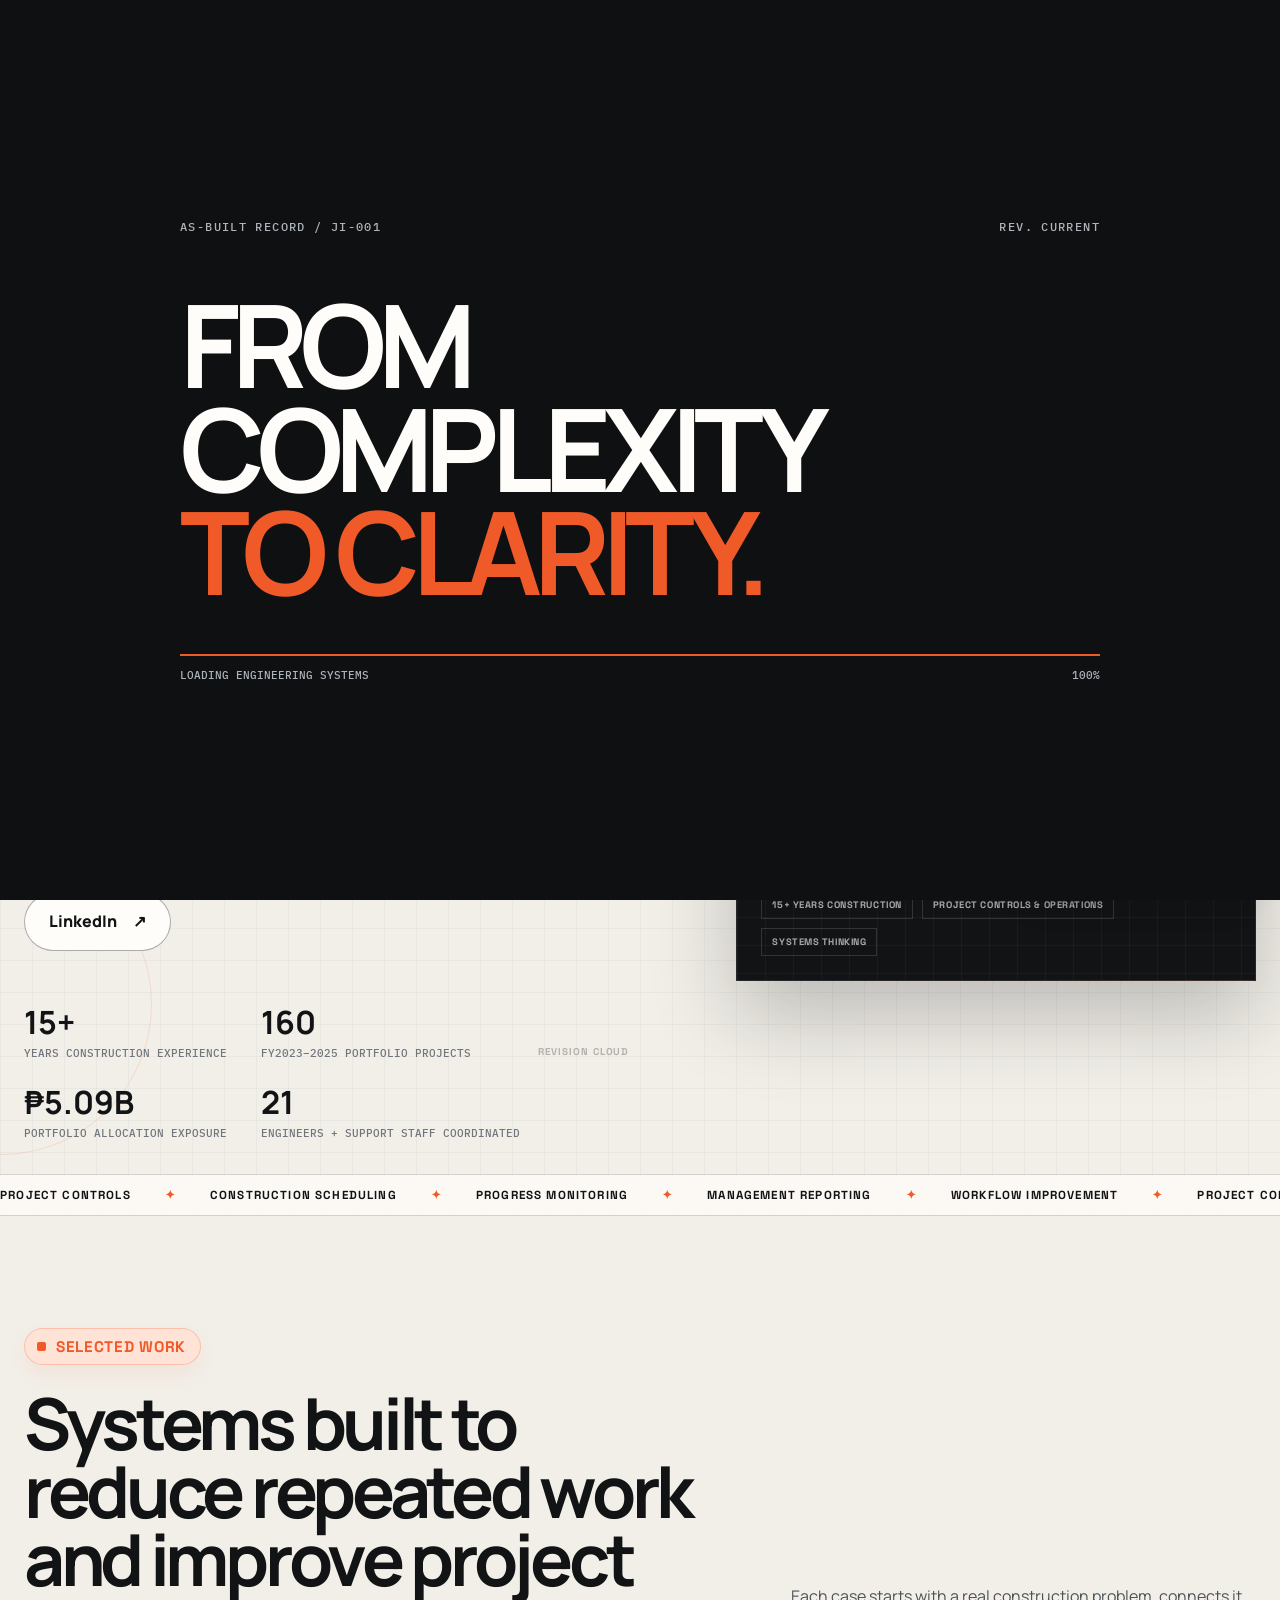
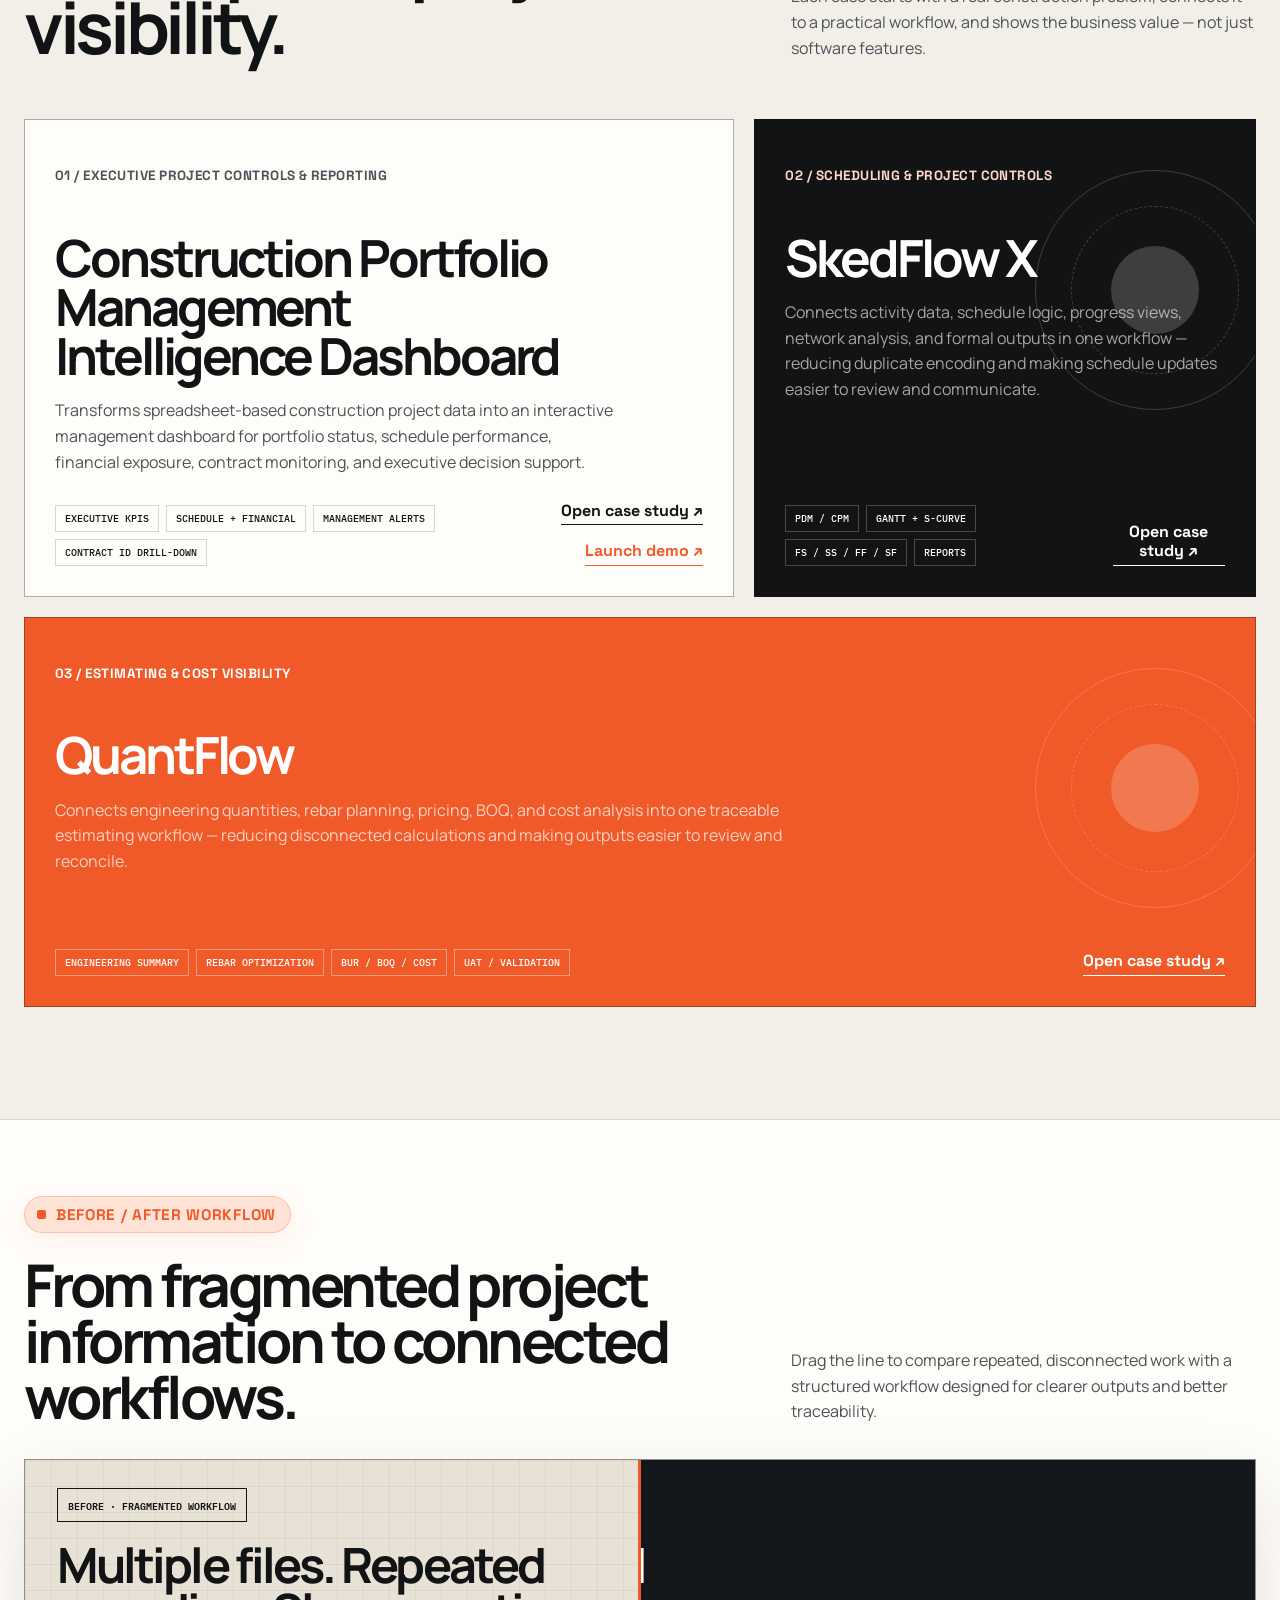
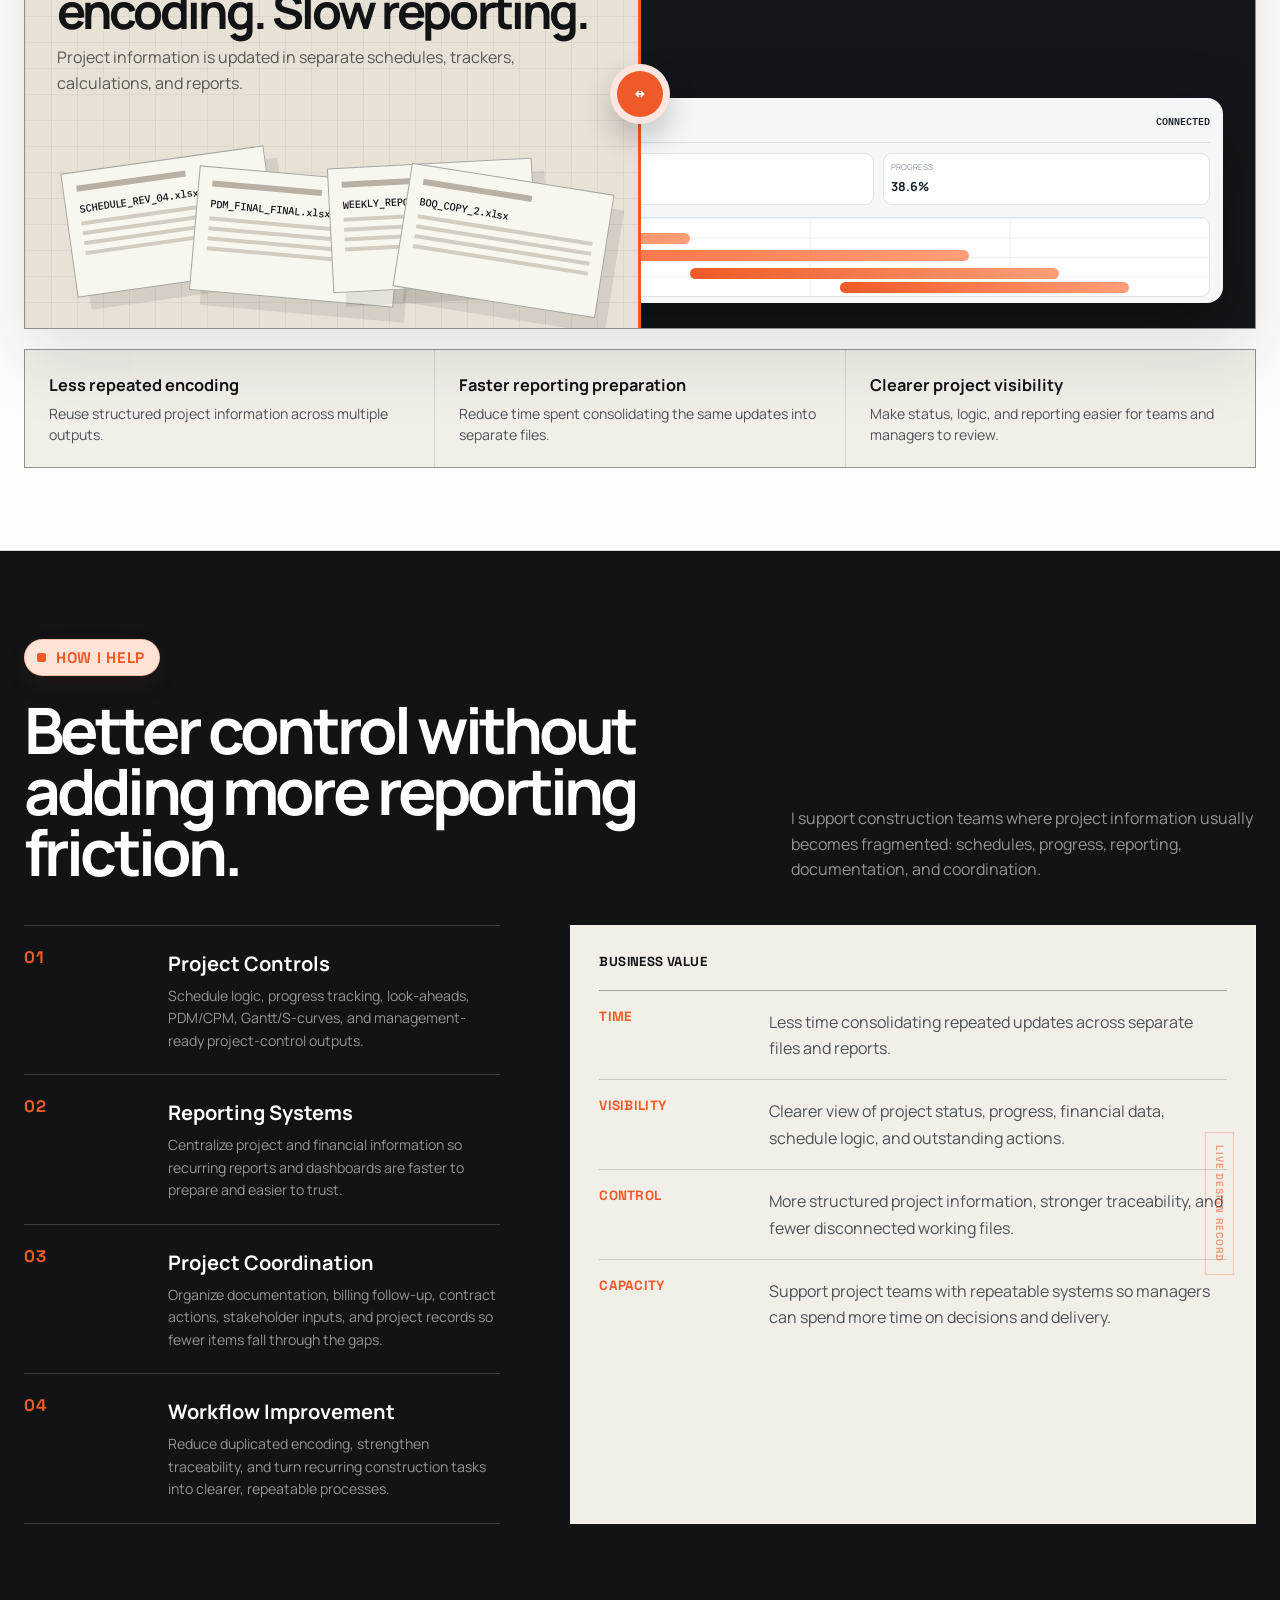
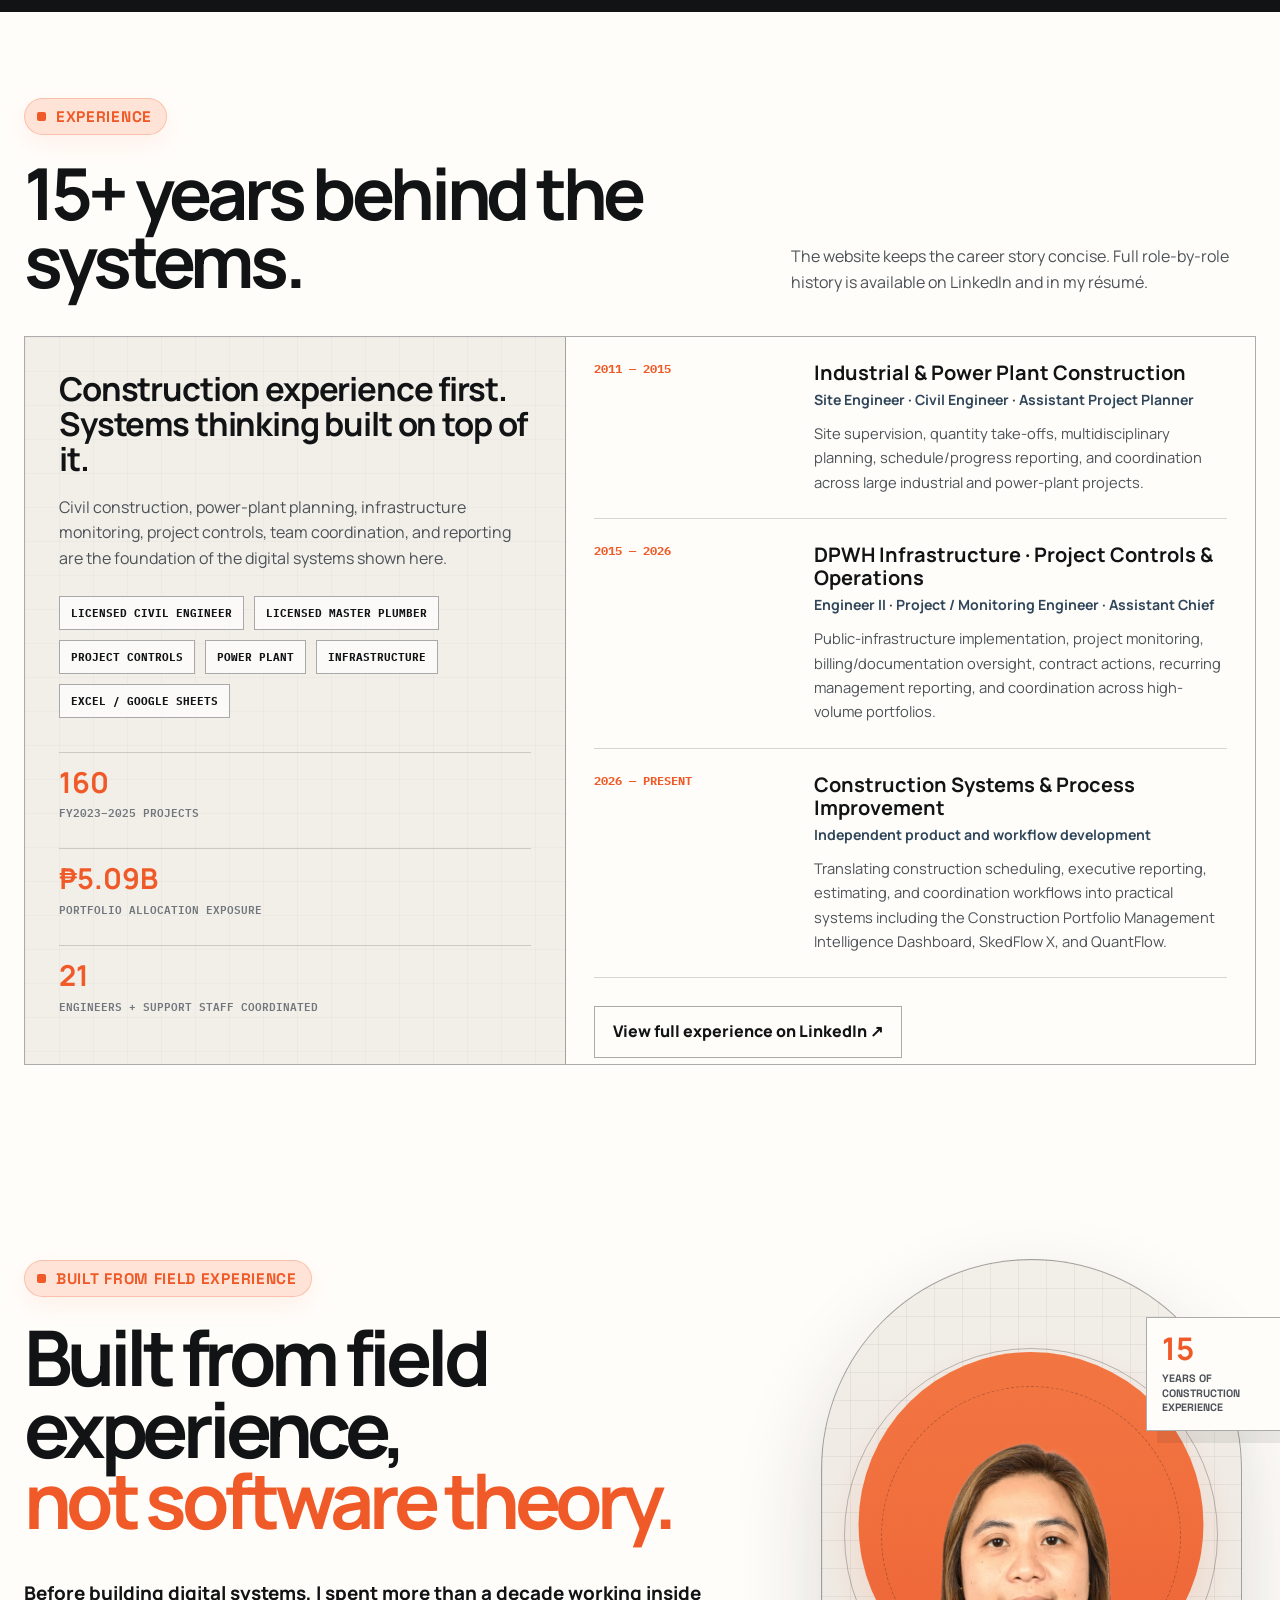
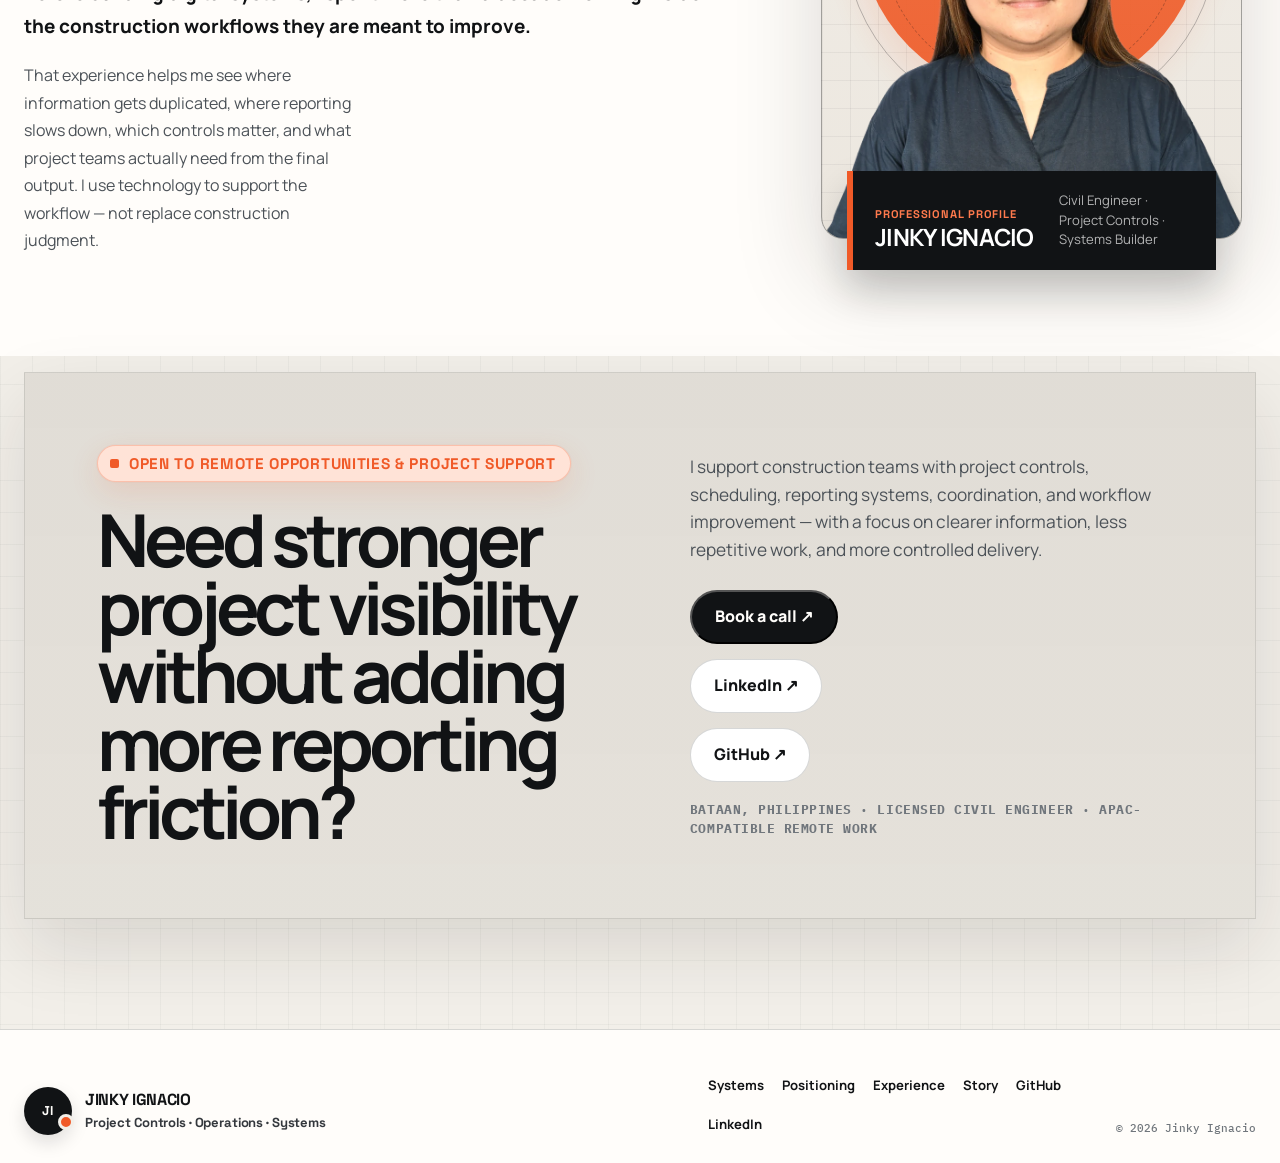
==== commit 9679d9a4: "Add files via upload" ====
--- a/index.html
+++ b/index.html
@@ -21,7 +21,7 @@
     .title-block{position:relative;padding:18px;background:var(--white);border:1px solid var(--line2);box-shadow:var(--shadow);transition:transform .35s ease,box-shadow .35s ease}.title-block:hover{transform:translateY(-5px) rotate(.25deg);box-shadow:0 40px 85px rgba(35,28,22,.17)}.title-block::before,.title-block::after{content:"";position:absolute;width:24px;height:24px;border-color:var(--orange);pointer-events:none}.title-block::before{left:-7px;top:-7px;border-left:3px solid;border-top:3px solid}.title-block::after{right:-7px;bottom:-7px;border-right:3px solid;border-bottom:3px solid}.drawing{position:relative;min-height:520px;overflow:hidden;border:1px solid var(--line);background:linear-gradient(rgba(17,19,21,.04) 1px,transparent 1px),linear-gradient(90deg,rgba(17,19,21,.04) 1px,transparent 1px),#fbfaf7;background-size:24px 24px}.drawing-label{position:absolute;left:22px;top:20px;z-index:4;padding:8px 11px;color:var(--ink);background:rgba(255,253,250,.92);border-left:4px solid var(--orange);box-shadow:0 8px 18px rgba(17,19,21,.06);font:700 .74rem/1 "Space Grotesk",sans-serif;letter-spacing:.08em;text-transform:uppercase}.scan-line{position:absolute;z-index:3;left:0;right:0;top:-15%;height:46px;background:linear-gradient(180deg,transparent,rgba(240,90,40,.09),transparent);border-bottom:1px solid rgba(240,90,40,.38);animation:scanMove 6.5s ease-in-out infinite;pointer-events:none}.drawing-crosshair{position:absolute;z-index:7;width:42px;height:42px;display:none;pointer-events:none;transform:translate(-50%,-50%)}.drawing-crosshair::before,.drawing-crosshair::after{content:"";position:absolute;background:var(--orange)}.drawing-crosshair::before{left:20px;top:0;width:1px;height:42px}.drawing-crosshair::after{left:0;top:20px;width:42px;height:1px}.drawing-crosshair span{position:absolute;left:27px;top:25px;padding:4px 6px;white-space:nowrap;color:var(--orange);background:rgba(255,253,250,.94);font:700 .58rem "Space Grotesk",sans-serif;letter-spacing:.03em}@keyframes scanMove{0%,12%{top:-15%}50%{top:48%}88%,100%{top:110%}}.drawing-core{position:absolute;inset:50% auto auto 50%;width:210px;height:210px;display:grid;place-items:center;transform:translate(-50%,-50%);border:2px solid var(--ink);border-radius:50%;background:var(--white);box-shadow:0 20px 40px rgba(35,28,22,.1);animation:coreFloat 4.8s ease-in-out infinite}.drawing-core::after{content:"";position:absolute;inset:-18px;border:1px solid rgba(240,90,40,.28);border-radius:50%;animation:coreRing 2.8s ease-out infinite}@keyframes coreFloat{50%{transform:translate(-50%,-53%)}}@keyframes coreRing{0%{transform:scale(.88);opacity:.75}100%{transform:scale(1.17);opacity:0}}.drawing-core::before{content:"";position:absolute;inset:18px;border:1px dashed var(--orange);border-radius:50%;animation:rotate 18s linear infinite}@keyframes rotate{to{transform:rotate(360deg)}}.drawing-core strong{font-size:4.8rem;line-height:1;letter-spacing:-.08em}.drawing-core span{display:block;margin-top:8px;color:var(--muted);font:500 .63rem "IBM Plex Mono",monospace;text-align:center;text-transform:uppercase}.beam{position:absolute;height:2px;background:var(--ink);transform-origin:left center;overflow:visible}.beam::after{content:"";position:absolute;top:-3px;left:0;width:8px;height:8px;background:var(--orange);border-radius:50%;box-shadow:0 0 0 5px rgba(240,90,40,.12);animation:signalTravel 3.4s ease-in-out infinite}.b2::after{animation-delay:.8s}.b3::after{animation-delay:1.6s}.b4::after{animation-delay:2.4s}@keyframes signalTravel{0%,15%{left:0;opacity:0}25%{opacity:1}80%{opacity:1}100%{left:calc(100% - 8px);opacity:0}}.b1{width:150px;left:10%;top:28%;transform:rotate(17deg)}.b2{width:160px;right:8%;top:28%;transform:rotate(159deg)}.b3{width:155px;left:9%;bottom:28%;transform:rotate(-17deg)}.b4{width:165px;right:7%;bottom:27%;transform:rotate(201deg)}.drawing-node{position:absolute;min-width:150px;padding:13px 14px;background:var(--white);border:1px solid var(--line2);box-shadow:8px 8px 0 rgba(17,19,21,.08);font:700 .7rem "Space Grotesk",sans-serif;letter-spacing:.05em;text-transform:uppercase;animation:nodeFloat 4s ease-in-out infinite}.dn2{animation-delay:.65s}.dn3{animation-delay:1.2s}.dn4{animation-delay:1.8s}@keyframes nodeFloat{50%{transform:translateY(-6px)}}.drawing-node::before{content:"";width:8px;height:8px;display:inline-block;margin-right:8px;background:var(--orange);border-radius:50%}.dn1{left:5%;top:17%}.dn2{right:4%;top:16%}.dn3{left:4%;bottom:16%}.dn4{right:4%;bottom:15%}.redline{position:absolute;color:var(--orange);font:600 .72rem "IBM Plex Mono",monospace;transform:rotate(-8deg)}.r1{right:8%;top:45%}.r2{left:8%;top:47%;transform:rotate(7deg)}.stamp{position:absolute;right:18px;bottom:18px;padding:13px 14px;color:var(--orange);border:2px solid var(--orange);font:600 .64rem "IBM Plex Mono",monospace;text-align:center;text-transform:uppercase;transform:rotate(-4deg)}.title-table{margin-top:14px;display:grid;grid-template-columns:1.2fr .8fr .8fr;border:1px solid var(--line2);font:500 .62rem "IBM Plex Mono",monospace;text-transform:uppercase}.title-table div{padding:10px 12px;border-right:1px solid var(--line2)}.title-table div:last-child{border-right:0}.title-table strong{display:block;margin-top:4px;font-size:.72rem}
     .floating-mark{position:absolute;z-index:-1;color:rgba(17,19,21,.28);font:700 .62rem "Space Grotesk",sans-serif;letter-spacing:.1em;text-transform:uppercase;animation:markDrift 7s ease-in-out infinite}.fm1{left:3%;top:28%}.fm2{right:3%;top:18%;animation-delay:1.4s}.fm3{left:42%;bottom:13%;animation-delay:2.8s}@keyframes markDrift{50%{transform:translateY(-12px) rotate(1deg);color:rgba(240,90,40,.44)}}.hero-ticker{position:absolute;left:0;right:0;bottom:0;overflow:hidden;border-top:1px solid var(--line);border-bottom:1px solid var(--line);background:rgba(255,253,250,.72);backdrop-filter:blur(12px)}.ticker-track{width:max-content;display:flex;gap:34px;padding:13px 0;animation:tickerMove 26s linear infinite;color:var(--ink);font:700 .73rem "Space Grotesk",sans-serif;letter-spacing:.1em;text-transform:uppercase}.ticker-track span{display:inline-flex;align-items:center;gap:34px}.ticker-track span::after{content:"✦";color:var(--orange)}@keyframes tickerMove{to{transform:translateX(-50%)}}.section-space{padding:112px 0}.section-head{margin-bottom:58px;display:grid;grid-template-columns:1.2fr .8fr;gap:70px;align-items:end}.section-head h2{max-width:800px;font-size:clamp(3rem,5.6vw,5.8rem);line-height:.95;letter-spacing:-.06em}.section-head>p{color:var(--ink2)}
     .workflow-section{background:var(--white);border-top:1px solid var(--line);border-bottom:1px solid var(--line)}.compare-shell{position:relative;min-height:650px;overflow:hidden;border:1px solid var(--line2);background:#d8d2c8;box-shadow:var(--shadow);user-select:none;touch-action:none}.compare-side{position:absolute;inset:0;padding:40px;overflow:hidden}.compare-side.after{color:var(--white);background:#13171b}.compare-side.before{z-index:2;width:50%;background:linear-gradient(rgba(17,19,21,.05) 1px,transparent 1px),linear-gradient(90deg,rgba(17,19,21,.05) 1px,transparent 1px),#e8e1d6;background-size:26px 26px;border-right:2px solid var(--orange)}.compare-label{display:inline-flex;padding:7px 10px;border:1px solid currentColor;font:600 .65rem "IBM Plex Mono",monospace;text-transform:uppercase}.compare-side h3{max-width:680px;margin-top:30px;font-size:clamp(2.8rem,5vw,5rem);line-height:.96;letter-spacing:-.06em}.compare-side p{max-width:650px;margin-top:18px;color:inherit;opacity:.67}.messy-files{position:absolute;inset:auto 40px 38px;height:290px}.file-card{position:absolute;width:250px;height:165px;padding:17px;background:#f9f6f0;border:1px solid var(--line2);box-shadow:12px 14px 0 rgba(17,19,21,.09);font:500 .65rem "IBM Plex Mono",monospace}.file-card::before{content:"";display:block;width:62%;height:8px;margin-bottom:15px;background:#b8b0a4}.file-card i{display:block;height:5px;margin:8px 0;background:#d3ccc2}.f1{left:2%;bottom:10%;transform:rotate(-8deg)}.f2{left:25%;bottom:2%;transform:rotate(5deg)}.f3{right:13%;bottom:8%;transform:rotate(-3deg)}.f4{right:0;bottom:0;transform:rotate(9deg)}.after-system{position:absolute;inset:auto 40px 38px;height:300px;padding:18px;background:#f5f6f7;border-radius:20px;box-shadow:0 28px 70px rgba(0,0,0,.4);color:#17202a}.system-top{display:flex;justify-content:space-between;align-items:center;padding-bottom:13px;border-bottom:1px solid #d9dde1;font:600 .62rem "IBM Plex Mono",monospace}.system-body{display:grid;grid-template-columns:150px 1fr;gap:15px;height:230px;padding-top:15px}.system-menu{padding:14px;background:#202831;border-radius:12px;color:#8e99a4;font:500 .6rem "IBM Plex Mono",monospace}.system-menu span{display:block;padding:9px;border-radius:7px}.system-menu .active{color:white;background:var(--orange)}.system-content{display:grid;grid-template-rows:auto 1fr;gap:12px}.system-metrics{display:grid;grid-template-columns:repeat(3,1fr);gap:9px}.system-metrics div{padding:12px;background:white;border:1px solid #dfe3e6;border-radius:9px}.system-metrics small{display:block;color:#8a939b;font-size:.5rem;text-transform:uppercase}.system-metrics strong{display:block;margin-top:3px;font-size:.78rem}.system-chart{position:relative;overflow:hidden;background:linear-gradient(#edf0f2 1px,transparent 1px),linear-gradient(90deg,#edf0f2 1px,transparent 1px),white;background-size:100% 25%,20% 100%;border:1px solid #dfe3e6;border-radius:9px}.system-chart b{position:absolute;height:11px;border-radius:99px;background:linear-gradient(90deg,var(--orange),#ff9e78)}.c1{left:6%;top:20%;width:42%}.c2{left:18%;top:42%;width:58%}.c3{left:48%;top:64%;width:37%}.c4{left:63%;top:82%;width:29%}.slider-line{position:absolute;z-index:5;top:0;bottom:0;left:50%;width:2px;background:var(--orange);transform:translateX(-1px);pointer-events:none}.slider-handle{position:absolute;z-index:6;top:50%;left:50%;width:70px;height:70px;display:grid;place-items:center;color:white;background:var(--orange);border:8px solid rgba(255,255,255,.85);border-radius:50%;box-shadow:0 15px 30px rgba(0,0,0,.2);transform:translate(-50%,-50%);cursor:ew-resize;font:600 1rem "IBM Plex Mono",monospace}
-    .systems-section{background:var(--paper)}.systems-grid{display:grid;grid-template-columns:repeat(12,1fr);gap:20px}.system-card{position:relative;min-height:450px;padding:30px;overflow:hidden;background:var(--white);border:1px solid var(--line2);transition:transform .2s,box-shadow .2s}.system-card:hover{transform:translateY(-5px);box-shadow:var(--shadow)}.system-card.large{grid-column:span 7}.system-card.medium{grid-column:span 5}.system-card.half{grid-column:span 6}.system-no{color:var(--orange);font:800 .84rem/1.25 "Space Grotesk",sans-serif;letter-spacing:.035em;text-transform:uppercase}.system-card h3{max-width:540px;margin-top:48px;font-size:clamp(2.5rem,4vw,4.2rem);line-height:.96;letter-spacing:-.06em}.system-card p{max-width:560px;margin-top:18px;color:var(--ink2)}.card-foot{position:absolute;left:30px;right:30px;bottom:28px;display:flex;align-items:end;justify-content:space-between;gap:20px}.tags{display:flex;gap:7px;flex-wrap:wrap}.tags span{padding:6px 9px;border:1px solid var(--line);font:500 .61rem "IBM Plex Mono",monospace;text-transform:uppercase}.open-link{font-weight:800;border-bottom:1px solid var(--ink)}.system-card.orange{background:var(--orange);color:white}.system-card.orange p{color:rgba(255,255,255,.72)}.system-card.orange .tags span{border-color:rgba(255,255,255,.38)}.system-card.orange .open-link{border-color:white}.system-card.black{color:white;background:#111315}.system-card.black p{color:rgba(255,255,255,.62)}.system-card.black .tags span{border-color:rgba(255,255,255,.22)}.system-card.black .open-link{border-color:white}.system-card.black .system-no{color:#ffd8ca}.system-card.orange .system-no{color:white}.mini-diagram{position:absolute;right:-20px;top:50px;width:240px;height:240px;border:1px solid currentColor;border-radius:50%;opacity:.18}.mini-diagram::before,.mini-diagram::after{content:"";position:absolute;inset:35px;border:1px dashed currentColor;border-radius:50%}.mini-diagram::after{inset:75px;background:currentColor}
+    .systems-section{background:var(--paper)}.systems-grid{display:grid;grid-template-columns:repeat(12,1fr);gap:20px}.system-card{position:relative;min-height:450px;padding:30px;display:flex;flex-direction:column;overflow:hidden;background:var(--white);border:1px solid var(--line2);transition:transform .2s,box-shadow .2s}.system-card:hover{transform:translateY(-5px);box-shadow:var(--shadow)}.system-card.large{grid-column:span 7}.system-card.medium{grid-column:span 5}.system-card.half{grid-column:span 6}.system-no{color:var(--orange);font:800 .84rem/1.25 "Space Grotesk",sans-serif;letter-spacing:.035em;text-transform:uppercase}.system-card h3{max-width:540px;margin-top:48px;font-size:clamp(2.5rem,4vw,4.2rem);line-height:.96;letter-spacing:-.06em}.system-card p{max-width:560px;margin-top:18px;color:var(--ink2)}.card-foot{position:static;margin-top:auto;padding-top:26px;display:flex;align-items:flex-end;justify-content:space-between;gap:20px}.tags{display:flex;gap:7px;flex-wrap:wrap}.tags span{padding:6px 9px;border:1px solid var(--line);font:500 .61rem "IBM Plex Mono",monospace;text-transform:uppercase}.open-link{font-weight:800;border-bottom:1px solid var(--ink)}.system-card.orange{background:var(--orange);color:white}.system-card.orange p{color:rgba(255,255,255,.72)}.system-card.orange .tags span{border-color:rgba(255,255,255,.38)}.system-card.orange .open-link{border-color:white}.system-card.black{color:white;background:#111315}.system-card.black p{color:rgba(255,255,255,.62)}.system-card.black .tags span{border-color:rgba(255,255,255,.22)}.system-card.black .open-link{border-color:white}.system-card.black .system-no{color:#ffd8ca}.system-card.orange .system-no{color:white}.mini-diagram{position:absolute;right:-20px;top:50px;width:240px;height:240px;border:1px solid currentColor;border-radius:50%;opacity:.18}.mini-diagram::before,.mini-diagram::after{content:"";position:absolute;inset:35px;border:1px dashed currentColor;border-radius:50%}.mini-diagram::after{inset:75px;background:currentColor}
     .proof-section{background:#111315;color:white}.proof-section .section-head>p{color:rgba(255,255,255,.55)}.proof-grid{display:grid;grid-template-columns:.82fr 1.18fr;gap:70px}.proof-list{border-top:1px solid rgba(255,255,255,.18)}.proof-item{display:grid;grid-template-columns:120px 1fr;gap:24px;padding:27px 0;border-bottom:1px solid rgba(255,255,255,.18)}.proof-item span{color:var(--orange);font:850 1.05rem/1.1 "Space Grotesk",sans-serif;letter-spacing:.04em}.proof-item h3{font-size:1.25rem}.proof-item p{margin-top:5px;color:rgba(255,255,255,.55);font-size:.88rem}.decision-log{padding:28px;background:#f2efe9;border:1px solid rgba(255,255,255,.2);color:var(--ink)}.decision-log-head{display:flex;justify-content:flex-start;gap:20px;padding-bottom:20px;border-bottom:1px solid var(--line2);font:800 .82rem/1.2 "Space Grotesk",sans-serif;letter-spacing:.03em;text-transform:uppercase}.decision-row{display:grid;grid-template-columns:120px 1fr;gap:20px;padding:22px 0;border-bottom:1px solid var(--line)}.decision-row:last-child{border-bottom:0}.decision-row strong{color:var(--orange);font:800 .84rem/1.25 "Space Grotesk",sans-serif;letter-spacing:.02em;text-transform:uppercase}.decision-row p{color:var(--ink2);font-size:1rem;line-height:1.65}
     .story-section{background:var(--white)}.story-grid{display:grid;grid-template-columns:.9fr 1.1fr;gap:100px}.story-title h2{font-size:clamp(3.2rem,5.7vw,5.8rem);line-height:.95;letter-spacing:-.065em}.story-title h2 span{display:block;color:var(--orange)}.story-copy p{margin-bottom:20px;color:var(--ink2)}.story-copy .lead{color:var(--ink);font-size:1.18rem;font-weight:650}.timeline{margin-top:42px;border-top:1px solid var(--line2)}.timeline-item{display:grid;grid-template-columns:135px 1fr;gap:25px;padding:25px 0;border-bottom:1px solid var(--line)}.timeline-item strong{color:var(--orange);font:800 .88rem/1.3 "Space Grotesk",sans-serif;letter-spacing:.01em}.timeline-item h3{font-size:1.28rem;font-weight:800}.timeline-item p{margin:7px 0 0;font-size:.96rem;line-height:1.6}
     .contact-section{padding:16px 0 110px;background:transparent}
@@ -2117,6 +2117,47 @@
   .workflow-section .compare-side h3{font-size:2.45rem}
   .system-card{min-height:460px}
 }
+
+
+    /* ===== V16 PROJECT 01 — EXECUTIVE DASHBOARD UPGRADE ===== */
+    .card-actions{display:flex;align-items:center;justify-content:flex-end;gap:16px;flex-wrap:wrap}
+    .system-card .demo-link{color:var(--orange)}
+    .system-card .demo-link:hover{color:var(--orange2)}
+
+    .case-preview-section{
+      margin-top:44px;
+      padding:28px;
+      background:#111315;
+      color:#fff;
+      border:1px solid rgba(255,255,255,.12);
+      box-shadow:0 24px 52px rgba(17,19,21,.16);
+    }
+    .case-preview-section[hidden]{display:none!important}
+    .case-preview-head{display:flex;align-items:flex-end;justify-content:space-between;gap:28px}
+    .case-preview-head small{display:block;color:#ff9a76;font:800 .67rem/1.2 "Space Grotesk",sans-serif;letter-spacing:.08em;text-transform:uppercase}
+    .case-preview-head h3{max-width:650px;margin-top:7px;font-size:1.65rem;line-height:1.08;letter-spacing:-.035em}
+    .case-demo-link{flex:0 0 auto;padding:12px 16px;color:#111315;background:#fff;border:1px solid rgba(255,255,255,.75);font:800 .76rem/1.2 "Space Grotesk",sans-serif;text-transform:uppercase;letter-spacing:.04em;transition:.2s}
+    .case-demo-link:hover{transform:translateY(-2px);background:var(--orange);color:#fff;border-color:var(--orange)}
+    .case-evolution{margin:24px 0 18px;display:grid;grid-template-columns:1fr auto 1fr auto 1fr;gap:10px;align-items:center}
+    .case-evolution span{min-height:68px;padding:14px 12px;display:flex;align-items:center;justify-content:center;text-align:center;border:1px solid rgba(255,255,255,.15);background:rgba(255,255,255,.04);font:800 .69rem/1.35 "Space Grotesk",sans-serif;text-transform:uppercase;letter-spacing:.04em}
+    .case-evolution b{color:var(--orange);font-size:1.1rem}
+    .case-preview-link{display:block;overflow:hidden;border:1px solid rgba(255,255,255,.14);background:#f3f4f5}
+    .case-preview-link img{display:block;width:100%;height:auto;transition:transform .35s ease}
+    .case-preview-link:hover img{transform:scale(1.012)}
+    .case-preview-note{margin-top:14px;color:rgba(255,255,255,.58);font-size:.78rem;line-height:1.55}
+    .case-action-row{margin-top:24px;display:flex;gap:12px;flex-wrap:wrap}
+    .case-action-row a{min-height:48px;padding:0 18px;display:inline-flex;align-items:center;justify-content:center;font-weight:800;border:1px solid var(--line2);background:var(--white)}
+    .case-action-row a.primary{color:#fff;background:var(--orange);border-color:var(--orange)}
+    @media(max-width:700px){
+      .card-actions{justify-content:flex-start}
+      .case-preview-section{padding:20px}
+      .case-preview-head{align-items:flex-start;flex-direction:column}
+      .case-demo-link{width:100%;text-align:center}
+      .case-evolution{grid-template-columns:1fr}
+      .case-evolution b{transform:rotate(90deg);text-align:center}
+      .case-action-row a{width:100%}
+    }
+
 </style>
 </head>
 <body class="locked">
@@ -2208,10 +2249,10 @@
 <div class="container">
 <div class="section-head reveal"><div><p class="eyebrow">Selected Work</p><h2>Systems built to reduce repeated work and improve project visibility.</h2></div><p>Each case starts with a real construction problem, connects it to a practical workflow, and shows the business value — not just software features.</p></div>
 <div class="systems-grid"><article class="system-card large reveal">
-<p class="system-no">01 / Real-World Operations Proof</p>
-<h3>Construction Portfolio Monitoring &amp; Reporting System</h3>
-<p>Centralizes project status, financial data, billing, contract actions, and reporting so managers can retrieve reliable information without chasing multiple files and trackers.</p>
-<div class="card-foot"><div class="tags"><span>253 projects</span><span>₱7.15B portfolio dashboard</span><span>15 engineers coordinated</span><span>Excel + Google Sheets</span></div><button class="open-link project-trigger" data-project="monitoring" type="button">Open case study ↗</button></div>
+<p class="system-no">01 / Executive Project Controls &amp; Reporting</p>
+<h3>Construction Portfolio Management Intelligence Dashboard</h3>
+<p>Transforms spreadsheet-based construction project data into an interactive management dashboard for portfolio status, schedule performance, financial exposure, contract monitoring, and executive decision support.</p>
+<div class="card-foot"><div class="tags"><span>Executive KPIs</span><span>Schedule + Financial</span><span>Management Alerts</span><span>Contract ID Drill-Down</span></div><div class="card-actions"><button class="open-link project-trigger" data-project="monitoring" type="button">Open case study ↗</button><a class="open-link demo-link" href="#embedded-demo" rel="noreferrer" target="_blank">Launch demo ↗</a></div></div>
 </article><article class="system-card medium black reveal">
 <p class="system-no">02 / Scheduling &amp; Project Controls</p>
 <h3>SkedFlow X</h3>
@@ -2295,7 +2336,7 @@
 <div><strong>21</strong><span>engineers + support staff coordinated</span></div>
 </div>
 </aside>
-<div class="experience-timeline-v14 reveal"><article><div class="exp-date">2011 — 2015</div><div><h3>Industrial &amp; Power Plant Construction</h3><strong>Site Engineer · Civil Engineer · Assistant Project Planner</strong><p>Site supervision, quantity take-offs, multidisciplinary planning, schedule/progress reporting, and coordination across large industrial and power-plant projects.</p></div></article><article><div class="exp-date">2015 — 2026</div><div><h3>DPWH Infrastructure · Project Controls &amp; Operations</h3><strong>Engineer II · Project / Monitoring Engineer · Assistant Chief</strong><p>Public-infrastructure implementation, project monitoring, billing/documentation oversight, contract actions, recurring management reporting, and coordination across high-volume portfolios.</p></div></article><article><div class="exp-date">2026 — PRESENT</div><div><h3>Construction Systems &amp; Process Improvement</h3><strong>Independent product and workflow development</strong><p>Translating construction scheduling, reporting, estimating, and coordination workflows into practical systems including the Monitoring &amp; Reporting System, SkedFlow X, and QuantFlow.</p></div></article><a class="experience-link" href="https://www.linkedin.com/in/jinky-ignacio/" rel="noreferrer" target="_blank">View full experience on LinkedIn ↗</a></div>
+<div class="experience-timeline-v14 reveal"><article><div class="exp-date">2011 — 2015</div><div><h3>Industrial &amp; Power Plant Construction</h3><strong>Site Engineer · Civil Engineer · Assistant Project Planner</strong><p>Site supervision, quantity take-offs, multidisciplinary planning, schedule/progress reporting, and coordination across large industrial and power-plant projects.</p></div></article><article><div class="exp-date">2015 — 2026</div><div><h3>DPWH Infrastructure · Project Controls &amp; Operations</h3><strong>Engineer II · Project / Monitoring Engineer · Assistant Chief</strong><p>Public-infrastructure implementation, project monitoring, billing/documentation oversight, contract actions, recurring management reporting, and coordination across high-volume portfolios.</p></div></article><article><div class="exp-date">2026 — PRESENT</div><div><h3>Construction Systems &amp; Process Improvement</h3><strong>Independent product and workflow development</strong><p>Translating construction scheduling, executive reporting, estimating, and coordination workflows into practical systems including the Construction Portfolio Management Intelligence Dashboard, SkedFlow X, and QuantFlow.</p></div></article><a class="experience-link" href="https://www.linkedin.com/in/jinky-ignacio/" rel="noreferrer" target="_blank">View full experience on LinkedIn ↗</a></div>
 </div>
 </div>
 </section><section class="story-section section-space" id="story">
@@ -2398,7 +2439,7 @@
 </div>
 <div class="assistant-quick">
 <button data-chat="experience" type="button">Experience</button>
-<button data-chat="monitoring" type="button">Monitoring System</button>
+<button data-chat="monitoring" type="button">Management Dashboard</button>
 <button data-chat="skedflow" type="button">SkedFlow</button>
 <button data-chat="quantflow" type="button">QuantFlow</button>
 <button data-chat="availability" type="button">Availability</button>
@@ -2422,6 +2463,12 @@
 </div>
 <div class="case-body">
 <div class="case-meta-grid" id="caseMeta"></div>
+<section class="case-preview-section" id="casePreviewSection" hidden>
+<div class="case-preview-head"><div><small>Interactive Portfolio Demo</small><h3 id="casePreviewHeading">From spreadsheet reporting to management intelligence.</h3></div><a class="case-demo-link" id="caseDemoLink" href="#" rel="noreferrer" target="_blank">Launch interactive demo ↗</a></div>
+<div class="case-evolution" id="caseEvolution"></div>
+<a class="case-preview-link" id="casePreviewLink" href="#" rel="noreferrer" target="_blank"><img alt="Construction Portfolio Management Intelligence Dashboard demo preview" id="casePreviewImage" src=""/></a>
+<p class="case-preview-note" id="casePreviewNote"></p>
+</section>
 <section class="case-section-block">
 <h3>The problem</h3>
 <p id="caseProblem"></p>
@@ -2486,7 +2533,7 @@
     const projectCases = {
       skedflow: {
         top: "Case Study / Project Controls & Scheduling",
-        index: "01 · Project Controls & Scheduling",
+        index: "02 · Project Controls & Scheduling",
         title: "SkedFlow X",
         intro: "A construction scheduling and project-controls workspace built around real tender-planning and reporting requirements.",
         accent: "dark",
@@ -2514,7 +2561,7 @@
       },
       quantflow: {
         top: "Case Study / Multi-Trade Estimating",
-        index: "02 · Quantity Estimation & Costing",
+        index: "03 · Quantity Estimation & Costing",
         title: "QuantFlow",
         intro: "A multi-trade construction quantity-estimation and costing system connecting engineering quantities, rebar procurement logic, pricing architecture, and report outputs.",
         accent: "orange",
@@ -2541,31 +2588,38 @@
         next: "Next: complete independent estimate comparison and validate trade-specific calculations before treating QuantFlow as a fully production-validated estimator."
       },
       monitoring: {
-        top: "Case Study / Real-World Operations Proof",
-        index: "03 · Construction Project Controls",
-        title: "Construction Portfolio Monitoring & Reporting System",
-        intro: "A centralized Excel + Google Sheets operating system created from actual high-volume public-infrastructure monitoring requirements.",
+        top: "Case Study / Executive Project Controls & Reporting",
+        index: "01 · Executive Project Controls & Reporting",
+        title: "Construction Portfolio Management Intelligence Dashboard",
+        intro: "An evolution of spreadsheet-based construction reporting into a privacy-safe interactive executive decision-support dashboard.",
         accent: "dark",
         meta: [
-          ["Role","Workflow Architect & Section Lead"],
-          ["Format","Excel + Google Sheets"],
-          ["Focus","Portfolio Monitoring, Billing & Reporting"]
+          ["Role","Concept, Reporting Logic & Systems Builder"],
+          ["Platform","Browser-Based Executive Dashboard"],
+          ["Focus","Portfolio, Schedule, Financial & Contract Intelligence"]
         ],
-        problem: "Project status, physical accomplishment, financial data, billing, contract actions, documentation, and management requests were distributed across multiple project records and recurring reports, making status retrieval and consolidation time-consuming.",
-        solution: "I structured annual project sheets plus a master reporting source that consolidated project details, progress, allocation, obligation, disbursement, unpaid balances, billing monitoring, contract actions, documentation status, and management summaries. Pivot-based views and dashboards supported recurring reporting and audit requirements.",
+        problem: "Construction project monitoring can contain a large amount of useful data while still making simple management questions slow to answer. Status, schedule, financial exposure, contract actions, and project details often require repeated filtering across spreadsheets and reporting views before management can identify what actually needs attention.",
+        solution: "I evolved the spreadsheet reporting workflow into a browser-based management intelligence dashboard that turns structured construction information into executive indicators, combined filters, performance visualizations, management-attention views, and a dedicated Contract ID command center. The public portfolio build is a showcase version using fictional sample records only; private data-integration components are not distributed with the site.",
         features: [
-          ["Project Data","Project details, status, physical accomplishment, financial data, billing, contract actions, and documentation."],
-          ["Management Dashboard","Portfolio-level summaries for project status, allocation, obligation, disbursement, unpaid balances, and priority review."],
-          ["Reporting Outputs","Recurring management reports, meeting updates, billing monitoring, audit support, and decision-support views."],
-          ["Operational Use","Built for actual section-level project monitoring rather than as a portfolio-only demonstration."]
+          ["Executive Overview","High-visibility portfolio KPIs, project status, active/open workload, overdue items, completion pipeline, and management attention."],
+          ["Schedule + Financial Views","Plan-versus-actual progress, physical-versus-financial gap, unpaid exposure, retention, and contract-value comparisons."],
+          ["30 / 60 / 90 Pipeline","Upcoming completion windows help management see what is due next instead of looking only at historical totals."],
+          ["CTE + Contract Revisions","Time-extension exposure and contract-change indicators bring contract-administration signals into the same management view."],
+          ["Contract ID Command Center","Search a Contract ID to review schedule health, physical progress, financial status, contract change, dates, responsible people, and notes in one place."],
+          ["Privacy-Safe Public Demo","No real project records, workbook importer, database parser, or private data connector are included in the public portfolio build."]
         ],
         results: [
-          ["253 projects tracked","Executive dashboard view represented 253 projects across the monitoring portfolio."],
-          ["₱7.15B portfolio dashboard","Financial visibility included allocation, obligation, disbursement, and unpaid-balance summaries."],
-          ["15 engineers coordinated","The monitoring workflow supported centralized updates and reporting across multiple project engineers."]
+          ["Faster management retrieval","Common portfolio questions can be answered through filters, visual summaries, and direct Contract ID lookup instead of opening multiple reporting tabs."],
+          ["Attention before detail","The dashboard is designed to surface overdue work, schedule gaps, financial mismatches, CTE exposure, and contract revisions before the user drills into records."],
+          ["Portfolio-safe demonstration","Recruiters and clients can explore the workflow through fictional sample data without exposing confidential operational records."]
         ],
-        status: "Real operational system / public-safe portfolio version",
-        next: "Public presentation uses anonymized project and contractor information while preserving the workflow and management-reporting logic."
+        status: "Functional V2 · privacy-safe interactive portfolio demo",
+        next: "Public demo uses fictional records only. Private data integration and reusable ingestion logic are maintained separately and are not distributed through the portfolio site.",
+        preview: "[data-uri]